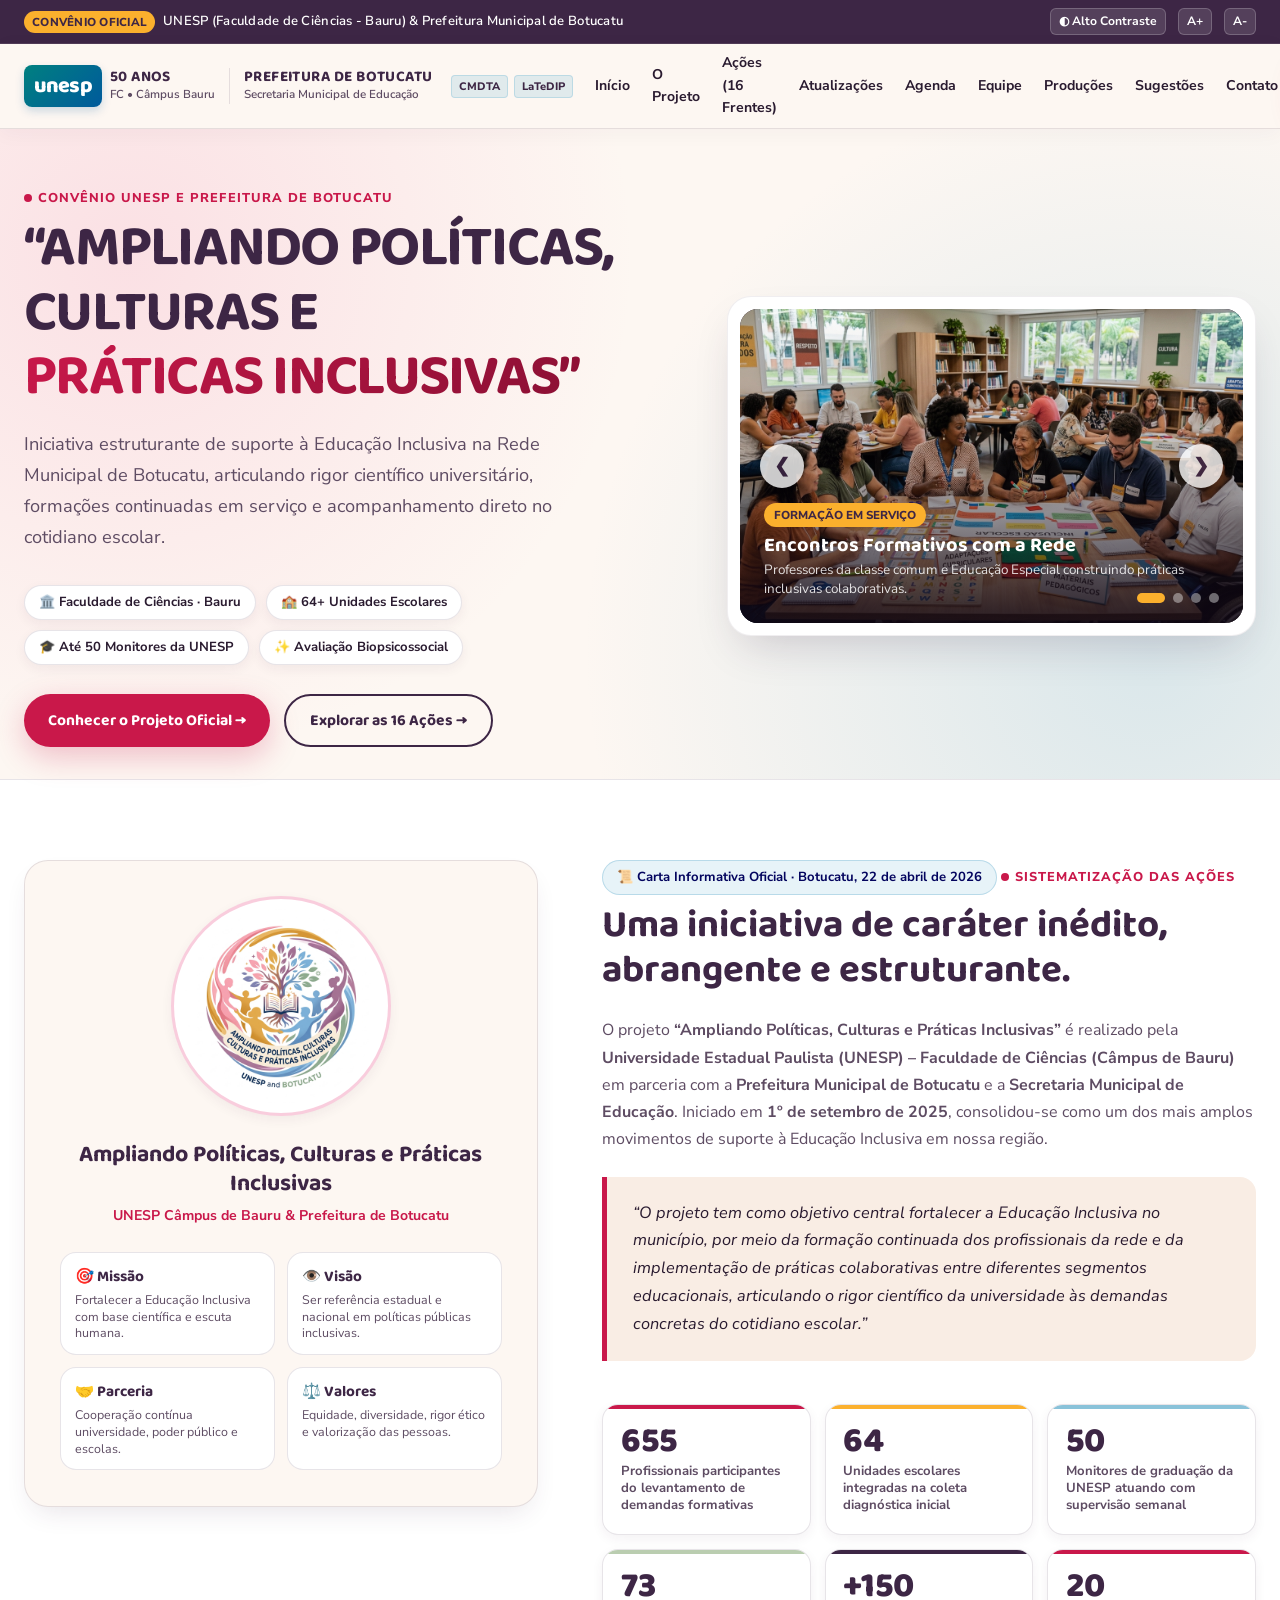
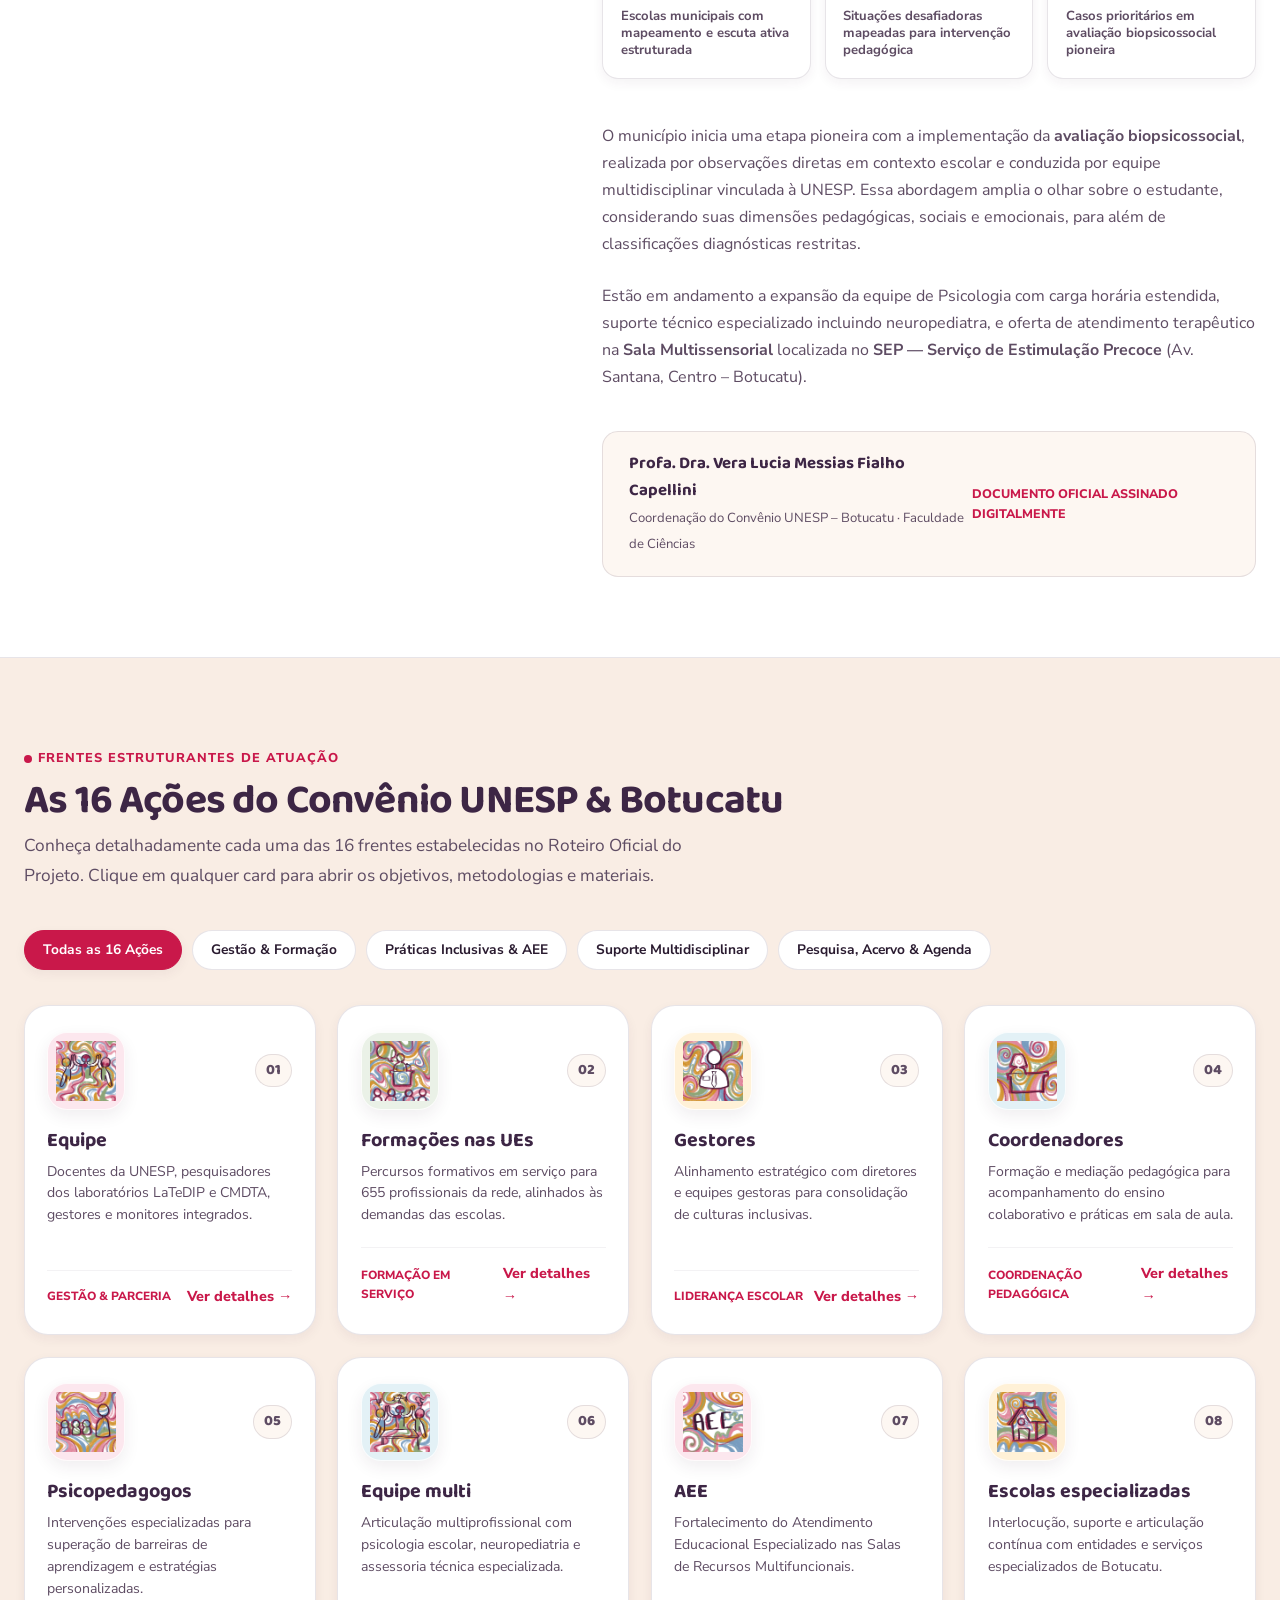
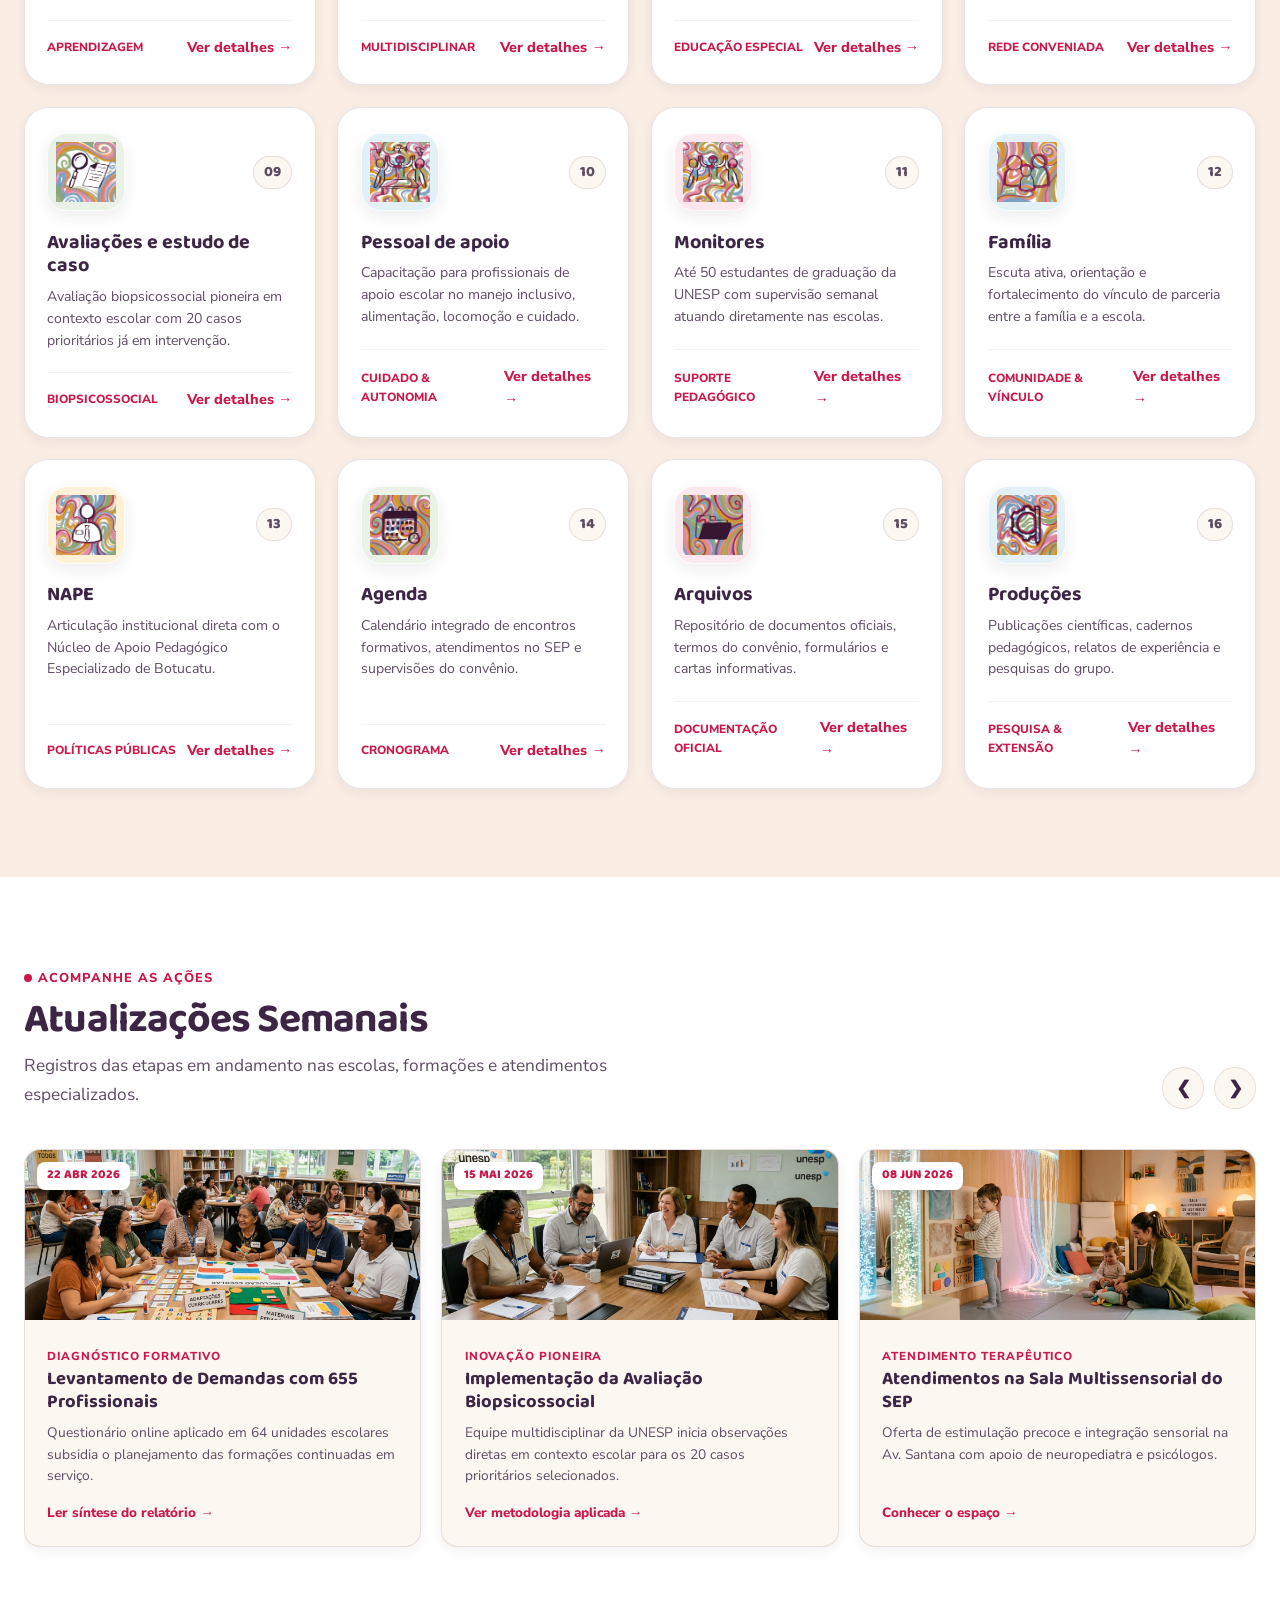
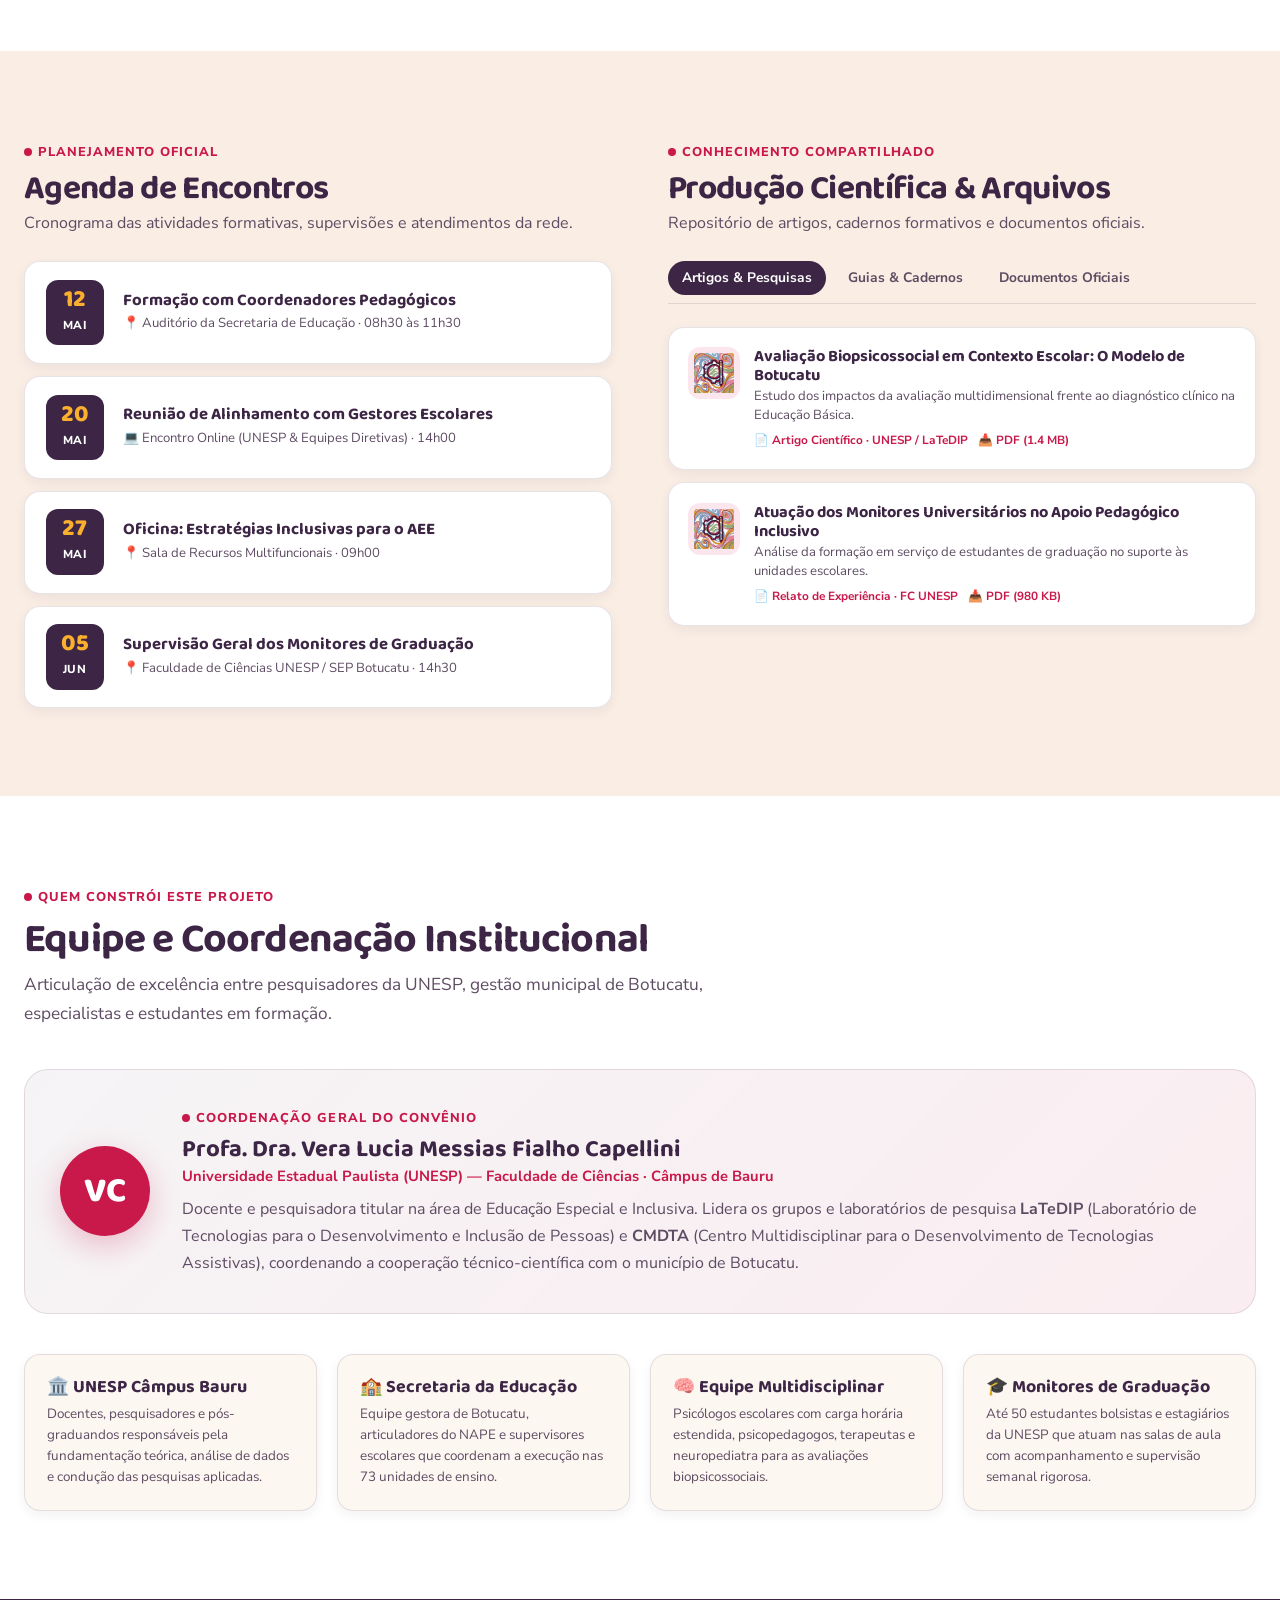
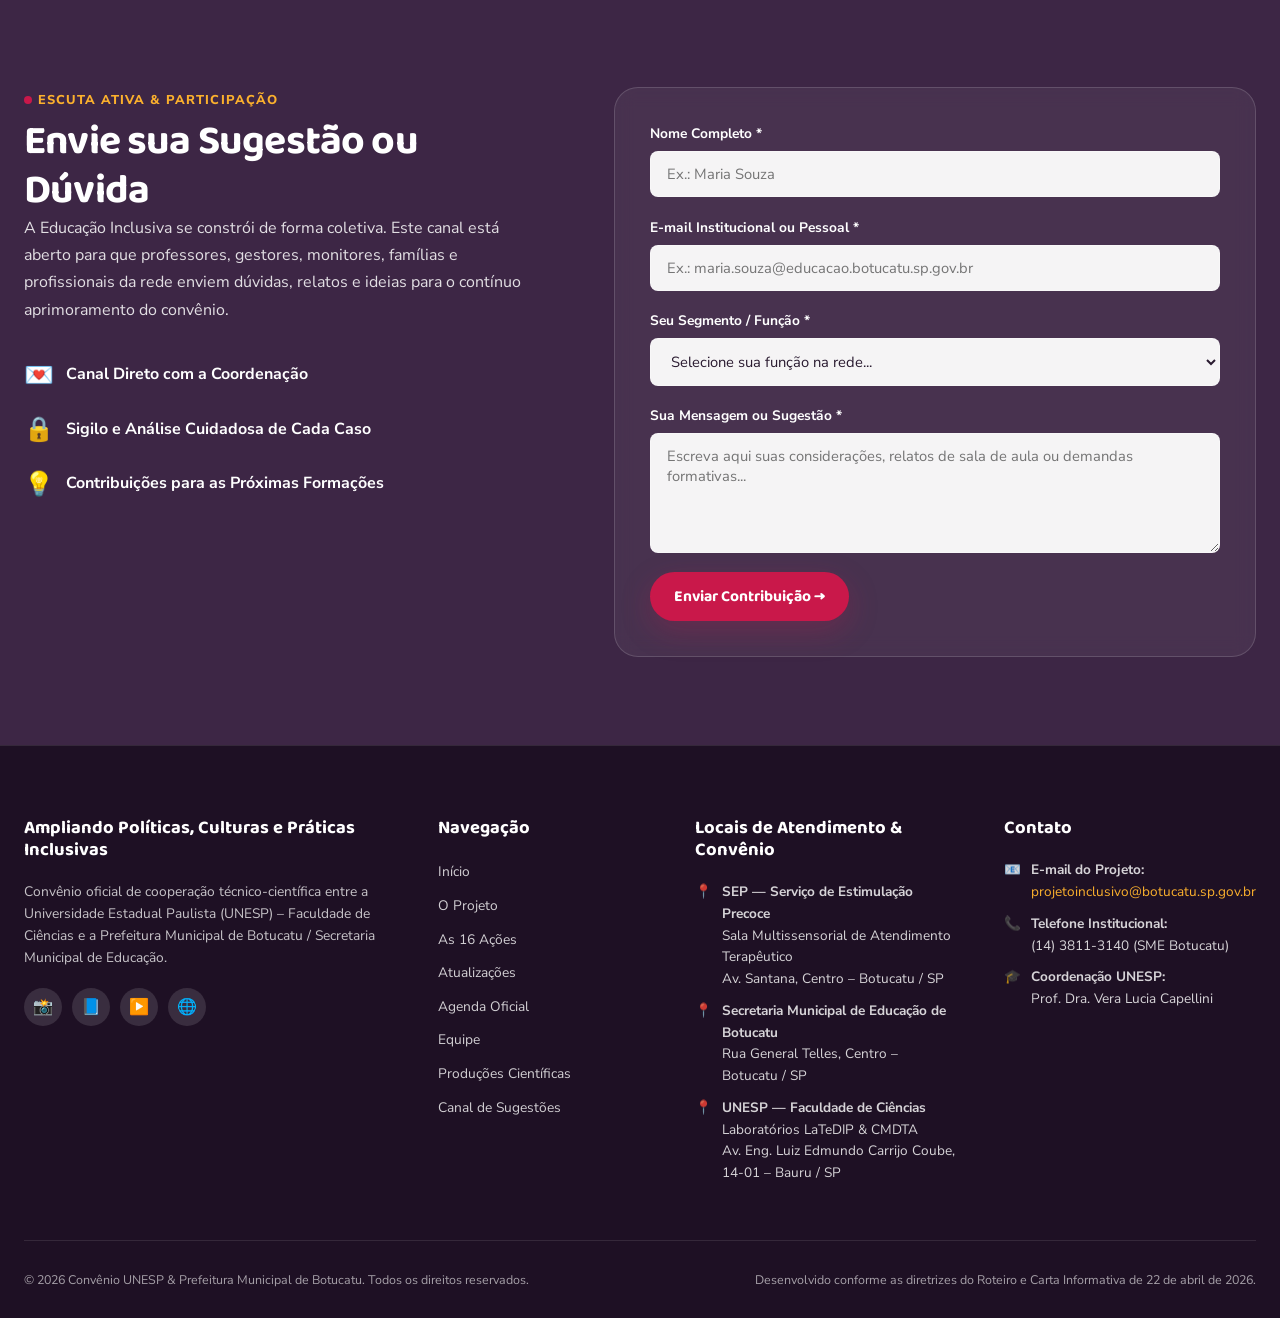
==== index.html @ f45efeed "First commit" ====
<!DOCTYPE html>
<html lang="pt-BR">
<head>
  <meta charset="UTF-8" />
  <meta name="viewport" content="width=device-width, initial-scale=1.0" />
  <meta name="description" content="Convênio UNESP e Prefeitura de Botucatu — Ampliando Políticas, Culturas e Práticas Inclusivas na Rede Municipal de Ensino." />
  <title>Convênio UNESP & Prefeitura de Botucatu | Ampliando Políticas, Culturas e Práticas Inclusivas</title>

  <!-- Google Fonts: Baloo 2 & Nunito Sans -->
  <link rel="preconnect" href="https://fonts.googleapis.com">
  <link rel="preconnect" href="https://fonts.gstatic.com" crossorigin>
  <link href="https://fonts.googleapis.com/css2?family=Baloo+2:wght@500;600;700;800&family=Nunito+Sans:ital,opsz,wght@0,6..12,400;0,6..12,600;0,6..12,700;0,6..12,800;1,6..12,400&display=swap" rel="stylesheet">

  <!-- Estilos Globais -->
  <link rel="stylesheet" href="styles.css" />
</head>
<body>

  <!-- 1. TOPBAR DE ACESSIBILIDADE E CONVÊNIO -->
  <div class="topbar-institutional">
    <div class="container topbar-inner">
      <div class="topbar-title">
        <span class="topbar-badge">Convênio Oficial</span>
        <span>UNESP (Faculdade de Ciências - Bauru) & Prefeitura Municipal de Botucatu</span>
      </div>
      <div class="topbar-accessibility">
        <button type="button" class="access-btn" id="btn-contrast" aria-label="Alternar Alto Contraste">◐ Alto Contraste</button>
        <button type="button" class="access-btn" id="btn-font-increase" aria-label="Aumentar tamanho do texto">A+</button>
        <button type="button" class="access-btn" id="btn-font-decrease" aria-label="Diminuir tamanho do texto">A-</button>
      </div>
    </div>
  </div>

  <!-- 2. CABEÇALHO PRINCIPAL COM LOGOS INSTITUCIONAIS -->
  <header class="site-header" id="site-header">
    <div class="container header-container">
      <div class="brand-group">
        <div class="brand-logos">
          <!-- Logo UNESP / FC Bauru -->
          <a href="#inicio" class="unesp-brand" title="UNESP - Faculdade de Ciências - Câmpus de Bauru">
            <span class="unesp-logo-badge">unesp</span>
            <div class="botucatu-brand">
              <strong>50 anos</strong>
              <span>FC • Câmpus Bauru</span>
            </div>
          </a>

          <div class="brand-divider"></div>

          <!-- Logo Prefeitura de Botucatu / Secretaria da Educação -->
          <div class="botucatu-brand">
            <strong>Prefeitura de Botucatu</strong>
            <span>Secretaria Municipal de Educação</span>
          </div>
        </div>

        <div class="partner-badges d-none-mobile">
          <span class="partner-tag" title="Centro Multidisciplinar para o Desenvolvimento de Tecnologias Assistivas">CMDTA</span>
          <span class="partner-tag" title="Laboratório de Tecnologias para o Desenvolvimento e Inclusão de Pessoas">LaTeDIP</span>
        </div>
      </div>

      <!-- Navegação Principal -->
      <nav class="main-nav" id="main-nav" aria-label="Navegação do site">
        <a href="#inicio">Início</a>
        <a href="#projeto">O Projeto</a>
        <a href="#acoes">Ações (16 Frentes)</a>
        <a href="#atualizacoes">Atualizações</a>
        <a href="#agenda">Agenda</a>
        <a href="#equipe">Equipe</a>
        <a href="#producoes">Produções</a>
        <a href="#sugestoes">Sugestões</a>
        <a href="#contato">Contato</a>
      </nav>

      <div class="header-actions">
        <a href="#sugestoes" class="btn-header-cta">
          <span>Envie sua Sugestão</span> →
        </a>
        <button type="button" class="mobile-toggle" id="mobile-toggle" aria-label="Abrir menu de navegação" aria-expanded="false">
          ☰
        </button>
      </div>
    </div>
  </header>

  <main>
    <!-- 3. HERO BANNER COM CARROSSEL DE FOTOS DO TOPO (EXIGÊNCIA DO ROTEIRO) -->
    <section class="hero-section" id="inicio">
      <div class="container hero-grid">
        <div class="hero-content">
          <span class="eyebrow">Convênio Unesp e Prefeitura de Botucatu</span>
          <h1>
            “AMPLIANDO POLÍTICAS, CULTURAS E
            <span class="gradient-text">PRÁTICAS INCLUSIVAS”</span>
          </h1>
          <p class="hero-lead">
            Iniciativa estruturante de suporte à Educação Inclusiva na Rede Municipal de Botucatu, articulando rigor científico universitário, formações continuadas em serviço e acompanhamento direto no cotidiano escolar.
          </p>

          <div class="hero-meta-pills">
            <span class="meta-pill">🏛️ Faculdade de Ciências · Bauru</span>
            <span class="meta-pill">🏫 64+ Unidades Escolares</span>
            <span class="meta-pill">🎓 Até 50 Monitores da UNESP</span>
            <span class="meta-pill">✨ Avaliação Biopsicossocial</span>
          </div>

          <div class="hero-cta-group">
            <a href="#projeto" class="btn btn-primary">Conhecer o Projeto Oficial →</a>
            <a href="#acoes" class="btn btn-outline">Explorar as 16 Ações →</a>
          </div>
        </div>

        <!-- Carrossel de Fotos do Topo -->
        <div class="hero-carousel-container" aria-label="Carrossel de fotos das ações do projeto">
          <div class="photo-carousel">
            <div class="photo-carousel-track" id="photo-track">
              <!-- Slide 1: Formação de Professores -->
              <div class="photo-slide">
                <img src="assets/images/foto-formacao.jpg" alt="Formação continuada com professores da rede municipal de Botucatu" />
                <div class="photo-slide-overlay">
                  <span class="photo-slide-tag">Formação em Serviço</span>
                  <h3 class="photo-slide-title">Encontros Formativos com a Rede</h3>
                  <p class="photo-slide-desc">Professores da classe comum e Educação Especial construindo práticas inclusivas colaborativas.</p>
                </div>
              </div>

              <!-- Slide 2: Sala Multissensorial no SEP -->
              <div class="photo-slide">
                <img src="assets/images/foto-sala-multissensorial.jpg" alt="Atendimento na Sala Multissensorial no SEP Botucatu" />
                <div class="photo-slide-overlay">
                  <span class="photo-slide-tag">Espaço Inovador · SEP</span>
                  <h3 class="photo-slide-title">Sala Multissensorial de Estimulação Precoce</h3>
                  <p class="photo-slide-desc">Atendimento terapêutico especializado localizado na Av. Santana, Centro de Botucatu.</p>
                </div>
              </div>

              <!-- Slide 3: Monitores nas Escolas -->
              <div class="photo-slide">
                <img src="assets/images/foto-monitores.jpg" alt="Estudantes de graduação da UNESP atuando como monitores em sala de aula" />
                <div class="photo-slide-overlay">
                  <span class="photo-slide-tag">Suporte Direto</span>
                  <h3 class="photo-slide-title">Atuação dos Monitores da UNESP</h3>
                  <p class="photo-slide-desc">Até 50 estudantes de graduação com supervisão semanal direta apoiando o cotidiano escolar.</p>
                </div>
              </div>

              <!-- Slide 4: Reunião Multidisciplinar e Estudo de Caso -->
              <div class="photo-slide">
                <img src="assets/images/foto-equipe.jpg" alt="Reunião da Equipe Multidisciplinar de Estudo de Caso e Avaliação Biopsicossocial" />
                <div class="photo-slide-overlay">
                  <span class="photo-slide-tag">Avaliação Pioneira</span>
                  <h3 class="photo-slide-title">Estudos de Caso & Avaliação Biopsicossocial</h3>
                  <p class="photo-slide-desc">Olhar ampliado sobre dimensões pedagógicas, emocionais e sociais dos estudantes.</p>
                </div>
              </div>
            </div>

            <!-- Controles de Navegação -->
            <button type="button" class="carousel-nav-btn prev" id="photo-prev" aria-label="Foto anterior">❮</button>
            <button type="button" class="carousel-nav-btn next" id="photo-next" aria-label="Próxima foto">❯</button>

            <!-- Indicadores (Dots) -->
            <div class="carousel-dots">
              <button type="button" class="carousel-dot active" aria-label="Ir para slide 1"></button>
              <button type="button" class="carousel-dot" aria-label="Ir para slide 2"></button>
              <button type="button" class="carousel-dot" aria-label="Ir para slide 3"></button>
              <button type="button" class="carousel-dot" aria-label="Ir para slide 4"></button>
            </div>
          </div>
        </div>
      </div>
    </section>

    <!-- 4. BLOCO PRINCIPAL: LOGO DO PROJETO & RESUMO INSTITUCIONAL (PDF 1 & 2) -->
    <section class="section-presentation" id="projeto">
      <div class="container">
        <div class="presentation-grid">
          <!-- Coluna Esquerda: Imagem/Logo do Projeto e Pilares -->
          <div class="project-identity-card">
            <div class="project-logo-frame">
              <img src="assets/images/logo-projeto.jpg" alt="Símbolo Oficial do Projeto Ampliando Políticas, Culturas e Práticas Inclusivas" />
            </div>
            <h3>Ampliando Políticas, Culturas e Práticas Inclusivas</h3>
            <p class="lead-partner">UNESP Câmpus de Bauru & Prefeitura de Botucatu</p>

            <div class="pillars-list">
              <div class="pillar-item">
                <strong>🎯 Missão</strong>
                <span>Fortalecer a Educação Inclusiva com base científica e escuta humana.</span>
              </div>
              <div class="pillar-item">
                <strong>👁️ Visão</strong>
                <span>Ser referência estadual e nacional em políticas públicas inclusivas.</span>
              </div>
              <div class="pillar-item">
                <strong>🤝 Parceria</strong>
                <span>Cooperação contínua universidade, poder público e escolas.</span>
              </div>
              <div class="pillar-item">
                <strong>⚖️ Valores</strong>
                <span>Equidade, diversidade, rigor ético e valorização das pessoas.</span>
              </div>
            </div>
          </div>

          <!-- Coluna Direita: Resumo do Projeto com Dados da Carta Informativa -->
          <div class="project-summary-content">
            <div>
              <span class="official-letter-badge">📜 Carta Informativa Oficial · Botucatu, 22 de abril de 2026</span>
              <span class="eyebrow">Sistematização das Ações</span>
              <h2>Uma iniciativa de caráter inédito, abrangente e estruturante.</h2>
            </div>

            <p>
              O projeto <strong>“Ampliando Políticas, Culturas e Práticas Inclusivas”</strong> é realizado pela <strong>Universidade Estadual Paulista (UNESP) – Faculdade de Ciências (Câmpus de Bauru)</strong> em parceria com a <strong>Prefeitura Municipal de Botucatu</strong> e a <strong>Secretaria Municipal de Educação</strong>. Iniciado em <strong>1º de setembro de 2025</strong>, consolidou-se como um dos mais amplos movimentos de suporte à Educação Inclusiva em nossa região.
            </p>

            <div class="letter-quote-block">
              “O projeto tem como objetivo central fortalecer a Educação Inclusiva no município, por meio da formação continuada dos profissionais da rede e da implementação de práticas colaborativas entre diferentes segmentos educacionais, articulando o rigor científico da universidade às demandas concretas do cotidiano escolar.”
            </div>

            <!-- Métricas e Resultados Extraídos Diretamente da Carta Informativa -->
            <div class="metrics-grid">
              <div class="metric-card" style="--card-accent: var(--magenta);">
                <div class="metric-number">655</div>
                <div class="metric-label">Profissionais participantes do levantamento de demandas formativas</div>
              </div>
              <div class="metric-card" style="--card-accent: var(--gold);">
                <div class="metric-number">64</div>
                <div class="metric-label">Unidades escolares integradas na coleta diagnóstica inicial</div>
              </div>
              <div class="metric-card" style="--card-accent: var(--blue);">
                <div class="metric-number">50</div>
                <div class="metric-label">Monitores de graduação da UNESP atuando com supervisão semanal</div>
              </div>
              <div class="metric-card" style="--card-accent: var(--sage);">
                <div class="metric-number">73</div>
                <div class="metric-label">Escolas municipais com mapeamento e escuta ativa estruturada</div>
              </div>
              <div class="metric-card" style="--card-accent: var(--plum);">
                <div class="metric-number">+150</div>
                <div class="metric-label">Situações desafiadoras mapeadas para intervenção pedagógica</div>
              </div>
              <div class="metric-card" style="--card-accent: var(--magenta);">
                <div class="metric-number">20</div>
                <div class="metric-label">Casos prioritários em avaliação biopsicossocial pioneira</div>
              </div>
            </div>

            <p>
              O município inicia uma etapa pioneira com a implementação da <strong>avaliação biopsicossocial</strong>, realizada por observações diretas em contexto escolar e conduzida por equipe multidisciplinar vinculada à UNESP. Essa abordagem amplia o olhar sobre o estudante, considerando suas dimensões pedagógicas, sociais e emocionais, para além de classificações diagnósticas restritas.
            </p>
            <p>
              Estão em andamento a expansão da equipe de Psicologia com carga horária estendida, suporte técnico especializado incluindo neuropediatra, e oferta de atendimento terapêutico na <strong>Sala Multissensorial</strong> localizada no <strong>SEP — Serviço de Estimulação Precoce</strong> (Av. Santana, Centro – Botucatu).
            </p>

            <div class="letter-sign-box">
              <div class="sign-info">
                <strong>Profa. Dra. Vera Lucia Messias Fialho Capellini</strong>
                <span>Coordenação do Convênio UNESP – Botucatu · Faculdade de Ciências</span>
              </div>
              <div class="sign-date">Documento Oficial Assinado Digitalmente</div>
            </div>
          </div>
        </div>
      </div>
    </section>

    <!-- 5. AS 16 AÇÕES DO ROTEIRO (PDF 1 - PÁGINAS 1 E 2) -->
    <section class="section-actions" id="acoes">
      <div class="container">
        <div class="section-title-wrap">
          <span class="eyebrow">Frentes Estruturantes de Atuação</span>
          <h2 class="section-title">As 16 Ações do Convênio UNESP & Botucatu</h2>
          <p class="section-subtitle">
            Conheça detalhadamente cada uma das 16 frentes estabelecidas no Roteiro Oficial do Projeto. Clique em qualquer card para abrir os objetivos, metodologias e materiais.
          </p>
        </div>

        <!-- Barra de Filtros de Categoria -->
        <div class="actions-filter-bar" role="tablist" aria-label="Filtro das 16 ações">
          <button type="button" class="filter-btn active" data-filter="all">Todas as 16 Ações</button>
          <button type="button" class="filter-btn" data-filter="gestao">Gestão & Formação</button>
          <button type="button" class="filter-btn" data-filter="praticas">Práticas Inclusivas & AEE</button>
          <button type="button" class="filter-btn" data-filter="multidisciplinar">Suporte Multidisciplinar</button>
          <button type="button" class="filter-btn" data-filter="pesquisa">Pesquisa, Acervo & Agenda</button>
        </div>

        <!-- Grid com as 16 Ações -->
        <div class="actions-grid">
          <!-- 1. Equipe -->
          <article class="action-card" data-category="gestao" data-action-key="equipe" tabindex="0" role="button" aria-haspopup="dialog">
            <div>
              <div class="action-card-header">
                <div class="action-icon-wrap" style="background:#fce7ee;">
                  <img src="assets/icons/equipe-icone.png" alt="Ícone de Equipe" />
                </div>
                <span class="action-num-badge">01</span>
              </div>
              <h3>Equipe</h3>
              <p>Docentes da UNESP, pesquisadores dos laboratórios LaTeDIP e CMDTA, gestores e monitores integrados.</p>
            </div>
            <div class="action-card-footer">
              <span class="action-tag">Gestão & Parceria</span>
              <span class="action-link-arrow">Ver detalhes →</span>
            </div>
          </article>

          <!-- 2. Formações nas UEs -->
          <article class="action-card" data-category="gestao" data-action-key="formacoes" tabindex="0" role="button" aria-haspopup="dialog">
            <div>
              <div class="action-card-header">
                <div class="action-icon-wrap" style="background:#eaf1e7;">
                  <img src="assets/icons/formacoes-icone.png" alt="Ícone de Formações" />
                </div>
                <span class="action-num-badge">02</span>
              </div>
              <h3>Formações nas UEs</h3>
              <p>Percursos formativos em serviço para 655 profissionais da rede, alinhados às demandas das escolas.</p>
            </div>
            <div class="action-card-footer">
              <span class="action-tag">Formação em Serviço</span>
              <span class="action-link-arrow">Ver detalhes →</span>
            </div>
          </article>

          <!-- 3. Gestores -->
          <article class="action-card" data-category="gestao" data-action-key="gestores" tabindex="0" role="button" aria-haspopup="dialog">
            <div>
              <div class="action-card-header">
                <div class="action-icon-wrap" style="background:#fff1d7;">
                  <img src="assets/icons/gestores-icone.png" alt="Ícone de Gestores" />
                </div>
                <span class="action-num-badge">03</span>
              </div>
              <h3>Gestores</h3>
              <p>Alinhamento estratégico com diretores e equipes gestoras para consolidação de culturas inclusivas.</p>
            </div>
            <div class="action-card-footer">
              <span class="action-tag">Liderança Escolar</span>
              <span class="action-link-arrow">Ver detalhes →</span>
            </div>
          </article>

          <!-- 4. Coordenadores -->
          <article class="action-card" data-category="gestao" data-action-key="coordenadores" tabindex="0" role="button" aria-haspopup="dialog">
            <div>
              <div class="action-card-header">
                <div class="action-icon-wrap" style="background:#e3f1f6;">
                  <img src="assets/icons/coordenadores-icone.png" alt="Ícone de Coordenadores" />
                </div>
                <span class="action-num-badge">04</span>
              </div>
              <h3>Coordenadores</h3>
              <p>Formação e mediação pedagógica para acompanhamento do ensino colaborativo e práticas em sala de aula.</p>
            </div>
            <div class="action-card-footer">
              <span class="action-tag">Coordenação Pedagógica</span>
              <span class="action-link-arrow">Ver detalhes →</span>
            </div>
          </article>

          <!-- 5. Psicopedagogos -->
          <article class="action-card" data-category="multidisciplinar" data-action-key="psicopedagogos" tabindex="0" role="button" aria-haspopup="dialog">
            <div>
              <div class="action-card-header">
                <div class="action-icon-wrap" style="background:#fce7ee;">
                  <img src="assets/icons/psicopedagogo-icone.png" alt="Ícone de Psicopedagogos" />
                </div>
                <span class="action-num-badge">05</span>
              </div>
              <h3>Psicopedagogos</h3>
              <p>Intervenções especializadas para superação de barreiras de aprendizagem e estratégias personalizadas.</p>
            </div>
            <div class="action-card-footer">
              <span class="action-tag">Aprendizagem</span>
              <span class="action-link-arrow">Ver detalhes →</span>
            </div>
          </article>

          <!-- 6. Equipe multi -->
          <article class="action-card" data-category="multidisciplinar" data-action-key="equipe-multi" tabindex="0" role="button" aria-haspopup="dialog">
            <div>
              <div class="action-card-header">
                <div class="action-icon-wrap" style="background:#e3f1f6;">
                  <img src="assets/icons/equipe-multi-icone.png" alt="Ícone de Equipe Multidisciplinar" />
                </div>
                <span class="action-num-badge">06</span>
              </div>
              <h3>Equipe multi</h3>
              <p>Articulação multiprofissional com psicologia escolar, neuropediatria e assessoria técnica especializada.</p>
            </div>
            <div class="action-card-footer">
              <span class="action-tag">Multidisciplinar</span>
              <span class="action-link-arrow">Ver detalhes →</span>
            </div>
          </article>

          <!-- 7. AEE -->
          <article class="action-card" data-category="praticas" data-action-key="aee" tabindex="0" role="button" aria-haspopup="dialog">
            <div>
              <div class="action-card-header">
                <div class="action-icon-wrap" style="background:#fce7ee;">
                  <img src="assets/icons/aee-icone.png" alt="Ícone de AEE" />
                </div>
                <span class="action-num-badge">07</span>
              </div>
              <h3>AEE</h3>
              <p>Fortalecimento do Atendimento Educacional Especializado nas Salas de Recursos Multifuncionais.</p>
            </div>
            <div class="action-card-footer">
              <span class="action-tag">Educação Especial</span>
              <span class="action-link-arrow">Ver detalhes →</span>
            </div>
          </article>

          <!-- 8. Escolas especializadas -->
          <article class="action-card" data-category="praticas" data-action-key="escolas-especializadas" tabindex="0" role="button" aria-haspopup="dialog">
            <div>
              <div class="action-card-header">
                <div class="action-icon-wrap" style="background:#fff1d7;">
                  <img src="assets/icons/escolas-especializadas-icone.png" alt="Ícone de Escolas Especializadas" />
                </div>
                <span class="action-num-badge">08</span>
              </div>
              <h3>Escolas especializadas</h3>
              <p>Interlocução, suporte e articulação contínua com entidades e serviços especializados de Botucatu.</p>
            </div>
            <div class="action-card-footer">
              <span class="action-tag">Rede Conveniada</span>
              <span class="action-link-arrow">Ver detalhes →</span>
            </div>
          </article>

          <!-- 9. Avaliações e estudo de caso -->
          <article class="action-card" data-category="multidisciplinar" data-action-key="avaliacoes" tabindex="0" role="button" aria-haspopup="dialog">
            <div>
              <div class="action-card-header">
                <div class="action-icon-wrap" style="background:#eaf1e7;">
                  <img src="assets/icons/avaliacoes-icone.png" alt="Ícone de Avaliações e Estudo de Caso" />
                </div>
                <span class="action-num-badge">09</span>
              </div>
              <h3>Avaliações e estudo de caso</h3>
              <p>Avaliação biopsicossocial pioneira em contexto escolar com 20 casos prioritários já em intervenção.</p>
            </div>
            <div class="action-card-footer">
              <span class="action-tag">Biopsicossocial</span>
              <span class="action-link-arrow">Ver detalhes →</span>
            </div>
          </article>

          <!-- 10. Pessoal de apoio -->
          <article class="action-card" data-category="praticas" data-action-key="pessoal-apoio" tabindex="0" role="button" aria-haspopup="dialog">
            <div>
              <div class="action-card-header">
                <div class="action-icon-wrap" style="background:#e3f1f6;">
                  <img src="assets/icons/pessoal-apoio-icone.png" alt="Ícone de Pessoal de Apoio" />
                </div>
                <span class="action-num-badge">10</span>
              </div>
              <h3>Pessoal de apoio</h3>
              <p>Capacitação para profissionais de apoio escolar no manejo inclusivo, alimentação, locomoção e cuidado.</p>
            </div>
            <div class="action-card-footer">
              <span class="action-tag">Cuidado & Autonomia</span>
              <span class="action-link-arrow">Ver detalhes →</span>
            </div>
          </article>

          <!-- 11. Monitores -->
          <article class="action-card" data-category="praticas" data-action-key="monitores" tabindex="0" role="button" aria-haspopup="dialog">
            <div>
              <div class="action-card-header">
                <div class="action-icon-wrap" style="background:#fce7ee;">
                  <img src="assets/icons/monitores-icone.png" alt="Ícone de Monitores da UNESP" />
                </div>
                <span class="action-num-badge">11</span>
              </div>
              <h3>Monitores</h3>
              <p>Até 50 estudantes de graduação da UNESP com supervisão semanal atuando diretamente nas escolas.</p>
            </div>
            <div class="action-card-footer">
              <span class="action-tag">Suporte Pedagógico</span>
              <span class="action-link-arrow">Ver detalhes →</span>
            </div>
          </article>

          <!-- 12. Família -->
          <article class="action-card" data-category="praticas" data-action-key="familia" tabindex="0" role="button" aria-haspopup="dialog">
            <div>
              <div class="action-card-header">
                <div class="action-icon-wrap" style="background:#e3f1f6;">
                  <img src="assets/icons/familia-icone.png" alt="Ícone de Família" />
                </div>
                <span class="action-num-badge">12</span>
              </div>
              <h3>Família</h3>
              <p>Escuta ativa, orientação e fortalecimento do vínculo de parceria entre a família e a escola.</p>
            </div>
            <div class="action-card-footer">
              <span class="action-tag">Comunidade & Vínculo</span>
              <span class="action-link-arrow">Ver detalhes →</span>
            </div>
          </article>

          <!-- 13. NAPE -->
          <article class="action-card" data-category="gestao" data-action-key="nape" tabindex="0" role="button" aria-haspopup="dialog">
            <div>
              <div class="action-card-header">
                <div class="action-icon-wrap" style="background:#fff1d7;">
                  <img src="assets/icons/nape-icone.png" alt="Ícone do NAPE" />
                </div>
                <span class="action-num-badge">13</span>
              </div>
              <h3>NAPE</h3>
              <p>Articulação institucional direta com o Núcleo de Apoio Pedagógico Especializado de Botucatu.</p>
            </div>
            <div class="action-card-footer">
              <span class="action-tag">Políticas Públicas</span>
              <span class="action-link-arrow">Ver detalhes →</span>
            </div>
          </article>

          <!-- 14. Agenda -->
          <article class="action-card" data-category="pesquisa" data-action-key="agenda" tabindex="0" role="button" aria-haspopup="dialog">
            <div>
              <div class="action-card-header">
                <div class="action-icon-wrap" style="background:#eaf1e7;">
                  <img src="assets/icons/agenda-icone.png" alt="Ícone de Agenda" />
                </div>
                <span class="action-num-badge">14</span>
              </div>
              <h3>Agenda</h3>
              <p>Calendário integrado de encontros formativos, atendimentos no SEP e supervisões do convênio.</p>
            </div>
            <div class="action-card-footer">
              <span class="action-tag">Cronograma</span>
              <span class="action-link-arrow">Ver detalhes →</span>
            </div>
          </article>

          <!-- 15. Arquivos -->
          <article class="action-card" data-category="pesquisa" data-action-key="arquivos" tabindex="0" role="button" aria-haspopup="dialog">
            <div>
              <div class="action-card-header">
                <div class="action-icon-wrap" style="background:#fce7ee;">
                  <img src="assets/icons/arquivos-icone.png" alt="Ícone de Arquivos" />
                </div>
                <span class="action-num-badge">15</span>
              </div>
              <h3>Arquivos</h3>
              <p>Repositório de documentos oficiais, termos do convênio, formulários e cartas informativas.</p>
            </div>
            <div class="action-card-footer">
              <span class="action-tag">Documentação Oficial</span>
              <span class="action-link-arrow">Ver detalhes →</span>
            </div>
          </article>

          <!-- 16. Produções -->
          <article class="action-card" data-category="pesquisa" data-action-key="producoes" tabindex="0" role="button" aria-haspopup="dialog">
            <div>
              <div class="action-card-header">
                <div class="action-icon-wrap" style="background:#e3f1f6;">
                  <img src="assets/icons/producoes-icone.png" alt="Ícone de Produções Científicas" />
                </div>
                <span class="action-num-badge">16</span>
              </div>
              <h3>Produções</h3>
              <p>Publicações científicas, cadernos pedagógicos, relatos de experiência e pesquisas do grupo.</p>
            </div>
            <div class="action-card-footer">
              <span class="action-tag">Pesquisa & Extensão</span>
              <span class="action-link-arrow">Ver detalhes →</span>
            </div>
          </article>
        </div>
      </div>
    </section>

    <!-- 6. ATUALIZAÇÕES SEMANAIS (CARROSSEL DE NOTÍCIAS & REGISTROS) -->
    <section class="section-updates" id="atualizacoes">
      <div class="container">
        <div class="updates-header-flex">
          <div>
            <span class="eyebrow">Acompanhe as Ações</span>
            <h2 class="section-title">Atualizações Semanais</h2>
            <p class="section-subtitle">Registros das etapas em andamento nas escolas, formações e atendimentos especializados.</p>
          </div>
          <div class="updates-carousel-controls">
            <button type="button" class="control-circle-btn" id="update-prev-btn" aria-label="Notícia anterior">❮</button>
            <button type="button" class="control-circle-btn" id="update-next-btn" aria-label="Próxima notícia">❯</button>
          </div>
        </div>

        <div class="updates-scroller" id="updates-track">
          <!-- Card 1: Diagnóstico com 655 profissionais -->
          <article class="update-news-card">
            <div class="update-thumb">
              <img src="assets/images/foto-formacao.jpg" alt="Profissionais reunidos em formação" />
              <span class="update-date-badge">22 ABR 2026</span>
            </div>
            <div class="update-body">
              <div>
                <span class="update-category">Diagnóstico Formativo</span>
                <h3>Levantamento de Demandas com 655 Profissionais</h3>
                <p>Questionário online aplicado em 64 unidades escolares subsidia o planejamento das formações continuadas em serviço.</p>
              </div>
              <span class="update-readmore">Ler síntese do relatório →</span>
            </div>
          </article>

          <!-- Card 2: Início da Avaliação Biopsicossocial -->
          <article class="update-news-card">
            <div class="update-thumb">
              <img src="assets/images/foto-equipe.jpg" alt="Equipe multiprofissional em discussão clínica e pedagógica" />
              <span class="update-date-badge">15 MAI 2026</span>
            </div>
            <div class="update-body">
              <div>
                <span class="update-category">Inovação Pioneira</span>
                <h3>Implementação da Avaliação Biopsicossocial</h3>
                <p>Equipe multidisciplinar da UNESP inicia observações diretas em contexto escolar para os 20 casos prioritários selecionados.</p>
              </div>
              <span class="update-readmore">Ver metodologia aplicada →</span>
            </div>
          </article>

          <!-- Card 3: Sala Multissensorial no SEP -->
          <article class="update-news-card">
            <div class="update-thumb">
              <img src="assets/images/foto-sala-multissensorial.jpg" alt="Sala de estimulação precoce e multissensorial em Botucatu" />
              <span class="update-date-badge">08 JUN 2026</span>
            </div>
            <div class="update-body">
              <div>
                <span class="update-category">Atendimento Terapêutico</span>
                <h3>Atendimentos na Sala Multissensorial do SEP</h3>
                <p>Oferta de estimulação precoce e integração sensorial na Av. Santana com apoio de neuropediatra e psicólogos.</p>
              </div>
              <span class="update-readmore">Conhecer o espaço →</span>
            </div>
          </article>

          <!-- Card 4: Formação dos Monitores de Graduação -->
          <article class="update-news-card">
            <div class="update-thumb">
              <img src="assets/images/foto-monitores.jpg" alt="Monitores e estudantes da UNESP em atividade de supervisão" />
              <span class="update-date-badge">24 JUN 2026</span>
            </div>
            <div class="update-body">
              <div>
                <span class="update-category">Supervisão Acadêmica</span>
                <h3>Supervisão Semanal dos 50 Monitores da UNESP</h3>
                <p>Estudantes de graduação compartilham vivências práticas e recebem orientações de docentes pesquisadores da UNESP.</p>
              </div>
              <span class="update-readmore">Ver relatos em campo →</span>
            </div>
          </article>
        </div>
      </div>
    </section>

    <!-- 7. AGENDA & PRODUÇÕES CIENTÍFICAS -->
    <section class="section-agenda-productions" id="agenda">
      <div class="container">
        <div class="agenda-prod-grid">
          <!-- Coluna 1: Agenda Oficial -->
          <div>
            <span class="eyebrow">Planejamento Oficial</span>
            <h2 class="section-title" style="font-size: 2.1rem;">Agenda de Encontros</h2>
            <p>Cronograma das atividades formativas, supervisões e atendimentos da rede.</p>

            <div class="agenda-list">
              <div class="agenda-item">
                <div class="agenda-calendar-badge">
                  <span class="day">12</span>
                  <span class="month">MAI</span>
                </div>
                <div class="agenda-details">
                  <h4>Formação com Coordenadores Pedagógicos</h4>
                  <p>📍 Auditório da Secretaria de Educação · 08h30 às 11h30</p>
                </div>
              </div>

              <div class="agenda-item">
                <div class="agenda-calendar-badge">
                  <span class="day">20</span>
                  <span class="month">MAI</span>
                </div>
                <div class="agenda-details">
                  <h4>Reunião de Alinhamento com Gestores Escolares</h4>
                  <p>💻 Encontro Online (UNESP & Equipes Diretivas) · 14h00</p>
                </div>
              </div>

              <div class="agenda-item">
                <div class="agenda-calendar-badge">
                  <span class="day">27</span>
                  <span class="month">MAI</span>
                </div>
                <div class="agenda-details">
                  <h4>Oficina: Estratégias Inclusivas para o AEE</h4>
                  <p>📍 Sala de Recursos Multifuncionais · 09h00</p>
                </div>
              </div>

              <div class="agenda-item">
                <div class="agenda-calendar-badge">
                  <span class="day">05</span>
                  <span class="month">JUN</span>
                </div>
                <div class="agenda-details">
                  <h4>Supervisão Geral dos Monitores de Graduação</h4>
                  <p>📍 Faculdade de Ciências UNESP / SEP Botucatu · 14h30</p>
                </div>
              </div>
            </div>
          </div>

          <!-- Coluna 2: Produções Científicas & Arquivos -->
          <div id="producoes">
            <span class="eyebrow">Conhecimento Compartilhado</span>
            <h2 class="section-title" style="font-size: 2.1rem;">Produção Científica & Arquivos</h2>
            <p>Repositório de artigos, cadernos formativos e documentos oficiais.</p>

            <div class="prod-tabs-nav" style="margin-top: 1.5rem;">
              <button type="button" class="prod-tab-btn active" data-prod-tab="artigos">Artigos & Pesquisas</button>
              <button type="button" class="prod-tab-btn" data-prod-tab="guias">Guias & Cadernos</button>
              <button type="button" class="prod-tab-btn" data-prod-tab="documentos">Documentos Oficiais</button>
            </div>

            <!-- Lista de Artigos -->
            <div class="prod-list" id="prod-list-artigos">
              <div class="prod-card">
                <div class="prod-icon">
                  <img src="assets/icons/producoes-icone.png" alt="" />
                </div>
                <div class="prod-info">
                  <h4>Avaliação Biopsicossocial em Contexto Escolar: O Modelo de Botucatu</h4>
                  <p>Estudo dos impactos da avaliação multidimensional frente ao diagnóstico clínico na Educação Básica.</p>
                  <div class="prod-meta">
                    <span>📄 Artigo Científico · UNESP / LaTeDIP</span>
                    <span>📥 PDF (1.4 MB)</span>
                  </div>
                </div>
              </div>

              <div class="prod-card">
                <div class="prod-icon">
                  <img src="assets/icons/producoes-icone.png" alt="" />
                </div>
                <div class="prod-info">
                  <h4>Atuação dos Monitores Universitários no Apoio Pedagógico Inclusivo</h4>
                  <p>Análise da formação em serviço de estudantes de graduação no suporte às unidades escolares.</p>
                  <div class="prod-meta">
                    <span>📄 Relato de Experiência · FC UNESP</span>
                    <span>📥 PDF (980 KB)</span>
                  </div>
                </div>
              </div>
            </div>

            <!-- Lista de Guias -->
            <div class="prod-list" id="prod-list-guias" style="display: none;">
              <div class="prod-card">
                <div class="prod-icon">
                  <img src="assets/icons/formacoes-icone.png" alt="" />
                </div>
                <div class="prod-info">
                  <h4>Caderno de Orientações Práticas: Desenho Universal para a Aprendizagem</h4>
                  <p>Guia ilustrado com estratégias de adaptação curricular para turmas regulares e AEE.</p>
                  <div class="prod-meta">
                    <span>📘 Caderno Formativo · CMDTA</span>
                    <span>📥 PDF (3.2 MB)</span>
                  </div>
                </div>
              </div>

              <div class="prod-card">
                <div class="prod-icon">
                  <img src="assets/icons/aee-icone.png" alt="" />
                </div>
                <div class="prod-info">
                  <h4>Manual de Estimulação Multissensorial no Ambiente Escolar</h4>
                  <p>Protocolos de uso pedagógico de estímulos visuais, táteis e sonoros para regulação emocional.</p>
                  <div class="prod-meta">
                    <span>📗 Manual Técnico · SEP / UNESP</span>
                    <span>📥 PDF (2.1 MB)</span>
                  </div>
                </div>
              </div>
            </div>

            <!-- Lista de Documentos -->
            <div class="prod-list" id="prod-list-documentos" style="display: none;">
              <div class="prod-card">
                <div class="prod-icon">
                  <img src="assets/icons/arquivos-icone.png" alt="" />
                </div>
                <div class="prod-info">
                  <h4>Carta Informativa Oficial — Rede Municipal de Ensino de Botucatu</h4>
                  <p>Sistematização integral das ações do convênio (Botucatu, 22 de abril de 2026).</p>
                  <div class="prod-meta">
                    <span>📑 Documento Oficial Assinado Digitalmente</span>
                    <span>📥 PDF Oficial</span>
                  </div>
                </div>
              </div>

              <div class="prod-card">
                <div class="prod-icon">
                  <img src="assets/icons/gestores-icone.png" alt="" />
                </div>
                <div class="prod-info">
                  <h4>Termo de Convênio UNESP & Prefeitura Municipal de Botucatu</h4>
                  <p>Diretrizes institucionais, metas de expansão e plano de trabalho 2025/2026.</p>
                  <div class="prod-meta">
                    <span>🏛️ Termo Institucional de Cooperação</span>
                    <span>📥 PDF (650 KB)</span>
                  </div>
                </div>
              </div>
            </div>
          </div>
        </div>
      </div>
    </section>

    <!-- 8. EQUIPE & COORDENAÇÃO (CARTA INFORMATIVA) -->
    <section class="section-team" id="equipe">
      <div class="container">
        <div class="section-title-wrap">
          <span class="eyebrow">Quem Constrói Este Projeto</span>
          <h2 class="section-title">Equipe e Coordenação Institucional</h2>
          <p class="section-subtitle">
            Articulação de excelência entre pesquisadores da UNESP, gestão municipal de Botucatu, especialistas e estudantes em formação.
          </p>
        </div>

        <!-- Destaque da Coordenação Geral -->
        <div class="coord-highlight-card">
          <div class="coord-avatar-badge">VC</div>
          <div class="coord-info">
            <span class="eyebrow">Coordenação Geral do Convênio</span>
            <h3>Profa. Dra. Vera Lucia Messias Fialho Capellini</h3>
            <p class="coord-role">Universidade Estadual Paulista (UNESP) — Faculdade de Ciências · Câmpus de Bauru</p>
            <p>
              Docente e pesquisadora titular na área de Educação Especial e Inclusiva. Lidera os grupos e laboratórios de pesquisa <strong>LaTeDIP</strong> (Laboratório de Tecnologias para o Desenvolvimento e Inclusão de Pessoas) e <strong>CMDTA</strong> (Centro Multidisciplinar para o Desenvolvimento de Tecnologias Assistivas), coordenando a cooperação técnico-científica com o município de Botucatu.
            </p>
          </div>
        </div>

        <!-- Segmentos da Equipe -->
        <div class="team-grid-layout">
          <div class="team-segment-card">
            <h4>🏛️ UNESP Câmpus Bauru</h4>
            <p>Docentes, pesquisadores e pós-graduandos responsáveis pela fundamentação teórica, análise de dados e condução das pesquisas aplicadas.</p>
          </div>

          <div class="team-segment-card">
            <h4>🏫 Secretaria da Educação</h4>
            <p>Equipe gestora de Botucatu, articuladores do NAPE e supervisores escolares que coordenam a execução nas 73 unidades de ensino.</p>
          </div>

          <div class="team-segment-card">
            <h4>🧠 Equipe Multidisciplinar</h4>
            <p>Psicólogos escolares com carga horária estendida, psicopedagogos, terapeutas e neuropediatra para as avaliações biopsicossociais.</p>
          </div>

          <div class="team-segment-card">
            <h4>🎓 Monitores de Graduação</h4>
            <p>Até 50 estudantes bolsistas e estagiários da UNESP que atuam nas salas de aula com acompanhamento e supervisão semanal rigorosa.</p>
          </div>
        </div>
      </div>
    </section>

    <!-- 9. CANAL DE SUGESTÕES / ESCUTA ATIVA -->
    <section class="section-suggestions" id="sugestoes">
      <div class="container suggestions-split">
        <div>
          <span class="eyebrow" style="color: var(--gold);">Escuta Ativa & Participação</span>
          <h2 class="section-title">Envie sua Sugestão ou Dúvida</h2>
          <p>
            A Educação Inclusiva se constrói de forma coletiva. Este canal está aberto para que professores, gestores, monitores, famílias e profissionais da rede enviem dúvidas, relatos e ideias para o contínuo aprimoramento do convênio.
          </p>
          <div style="margin-top: 2rem;">
            <div style="display: flex; gap: 12px; align-items: center; margin-bottom: 1rem;">
              <span style="font-size: 1.5rem;">💌</span>
              <span><strong>Canal Direto com a Coordenação</strong></span>
            </div>
            <div style="display: flex; gap: 12px; align-items: center; margin-bottom: 1rem;">
              <span style="font-size: 1.5rem;">🔒</span>
              <span><strong>Sigilo e Análise Cuidadosa de Cada Caso</strong></span>
            </div>
            <div style="display: flex; gap: 12px; align-items: center;">
              <span style="font-size: 1.5rem;">💡</span>
              <span><strong>Contribuições para as Próximas Formações</strong></span>
            </div>
          </div>
        </div>

        <form class="suggestion-form" id="suggestion-form">
          <div class="form-group">
            <label for="sug-name">Nome Completo *</label>
            <input type="text" id="sug-name" name="name" class="form-control" placeholder="Ex.: Maria Souza" required />
          </div>

          <div class="form-group">
            <label for="sug-email">E-mail Institucional ou Pessoal *</label>
            <input type="email" id="sug-email" name="email" class="form-control" placeholder="Ex.: maria.souza@educacao.botucatu.sp.gov.br" required />
          </div>

          <div class="form-group">
            <label for="sug-role">Seu Segmento / Função *</label>
            <select id="sug-role" name="role" class="form-control" required>
              <option value="" disabled selected>Selecione sua função na rede...</option>
              <option value="Professor(a) da Classe Comum">Professor(a) da Classe Comum</option>
              <option value="Professor(a) de AEE">Professor(a) de AEE</option>
              <option value="Gestor(a) / Diretor(a)">Gestor(a) / Diretor(a) Escolar</option>
              <option value="Coordenador(a) Pedagógico(a)">Coordenador(a) Pedagógico(a)</option>
              <option value="Monitor(a) da UNESP">Monitor(a) da UNESP</option>
              <option value="Pessoal de Apoio">Pessoal de Apoio Escolar</option>
              <option value="Familiar / Responsável">Familiar / Responsável</option>
              <option value="Outro Segmento">Outro Segmento</option>
            </select>
          </div>

          <div class="form-group">
            <label for="sug-msg">Sua Mensagem ou Sugestão *</label>
            <textarea id="sug-msg" name="message" class="form-control" placeholder="Escreva aqui suas considerações, relatos de sala de aula ou demandas formativas..." required></textarea>
          </div>

          <button type="submit" class="btn btn-primary" style="align-self: flex-start;">
            Enviar Contribuição →
          </button>

          <div class="form-feedback-msg" id="form-feedback" role="alert"></div>
        </form>
      </div>
    </section>
  </main>

  <!-- 10. RODAPÉ INSTITUCIONAL & REDES SOCIAIS / CONTATO (PDF 1 & 2) -->
  <footer class="site-footer" id="contato">
    <div class="container">
      <div class="footer-grid">
        <!-- Coluna 1: Identificação do Convênio -->
        <div class="footer-col">
          <h4>Ampliando Políticas, Culturas e Práticas Inclusivas</h4>
          <p>
            Convênio oficial de cooperação técnico-científica entre a Universidade Estadual Paulista (UNESP) – Faculdade de Ciências e a Prefeitura Municipal de Botucatu / Secretaria Municipal de Educação.
          </p>
          <div class="social-links-row">
            <a href="#" class="social-icon-btn" title="Instagram do Projeto" aria-label="Instagram">📸</a>
            <a href="#" class="social-icon-btn" title="Facebook Institucional" aria-label="Facebook">📘</a>
            <a href="#" class="social-icon-btn" title="Canal no YouTube" aria-label="YouTube">▶️</a>
            <a href="#" class="social-icon-btn" title="Portal UNESP Bauru" aria-label="UNESP">🌐</a>
          </div>
        </div>

        <!-- Coluna 2: Navegação Rápida -->
        <div class="footer-col">
          <h4>Navegação</h4>
          <ul class="footer-links">
            <li><a href="#inicio">Início</a></li>
            <li><a href="#projeto">O Projeto</a></li>
            <li><a href="#acoes">As 16 Ações</a></li>
            <li><a href="#atualizacoes">Atualizações</a></li>
            <li><a href="#agenda">Agenda Oficial</a></li>
            <li><a href="#equipe">Equipe</a></li>
            <li><a href="#producoes">Produções Científicas</a></li>
            <li><a href="#sugestoes">Canal de Sugestões</a></li>
          </ul>
        </div>

        <!-- Coluna 3: Endereços e Locais Citados na Carta Informativa -->
        <div class="footer-col">
          <h4>Locais de Atendimento & Convênio</h4>
          <ul class="contact-info-list">
            <li>
              <span>📍</span>
              <div>
                <strong>SEP — Serviço de Estimulação Precoce</strong><br>
                Sala Multissensorial de Atendimento Terapêutico<br>
                Av. Santana, Centro – Botucatu / SP
              </div>
            </li>
            <li>
              <span>📍</span>
              <div>
                <strong>Secretaria Municipal de Educação de Botucatu</strong><br>
                Rua General Telles, Centro – Botucatu / SP
              </div>
            </li>
            <li>
              <span>📍</span>
              <div>
                <strong>UNESP — Faculdade de Ciências</strong><br>
                Laboratórios LaTeDIP & CMDTA<br>
                Av. Eng. Luiz Edmundo Carrijo Coube, 14-01 – Bauru / SP
              </div>
            </li>
          </ul>
        </div>

        <!-- Coluna 4: Contato Direto -->
        <div class="footer-col">
          <h4>Contato</h4>
          <ul class="contact-info-list">
            <li>
              <span>📧</span>
              <div>
                <strong>E-mail do Projeto:</strong><br>
                <a href="mailto:projetoinclusivo@botucatu.sp.gov.br" style="color: var(--gold);">projetoinclusivo@botucatu.sp.gov.br</a>
              </div>
            </li>
            <li>
              <span>📞</span>
              <div>
                <strong>Telefone Institucional:</strong><br>
                (14) 3811-3140 (SME Botucatu)
              </div>
            </li>
            <li>
              <span>🎓</span>
              <div>
                <strong>Coordenação UNESP:</strong><br>
                Prof. Dra. Vera Lucia Capellini
              </div>
            </li>
          </ul>
        </div>
      </div>

      <!-- Rodapé Inferior com Copyright e Créditos -->
      <div class="footer-bottom">
        <div>
          © 2026 Convênio UNESP & Prefeitura Municipal de Botucatu. Todos os direitos reservados.
        </div>
        <div>
          Desenvolvido conforme as diretrizes do Roteiro e Carta Informativa de 22 de abril de 2026.
        </div>
      </div>
    </div>
  </footer>

  <!-- 11. MODAL DETALHADO DAS 16 AÇÕES DO ROTEIRO (INTERATIVIDADE COMPLETA) -->
  <div class="modal-backdrop" id="action-modal-backdrop" role="dialog" aria-modal="true" aria-labelledby="modal-action-title">
    <div class="modal-dialog">
      <div class="modal-header-banner">
        <button type="button" class="modal-close-btn" id="modal-close-btn" aria-label="Fechar janela">✕</button>
        <span class="eyebrow" id="modal-action-tag" style="color: var(--gold);">Categoria</span>
        <h3 id="modal-action-title" style="color: #fff; font-size: 1.6rem; margin-top: 4px;">Título da Ação</h3>
      </div>

      <div class="modal-body">
        <div class="modal-section-block">
          <h4>Visão Geral</h4>
          <p id="modal-action-summary">Resumo explicativo da frente de atuação.</p>
        </div>

        <div class="modal-section-block">
          <h4>Objetivo Principal</h4>
          <p id="modal-action-objetivo">Objetivo formal no âmbito do convênio.</p>
        </div>

        <div class="modal-section-block">
          <h4>Metodologia & Estratégias</h4>
          <p id="modal-action-metodologia">Como a frente é executada no contexto escolar.</p>
        </div>

        <div class="modal-section-block">
          <h4>Público-Alvo & Participantes</h4>
          <p id="modal-action-publico">Segmentos envolvidos diretamente.</p>
        </div>

        <div class="modal-section-block">
          <h4>Destaques & Recursos</h4>
          <ul id="modal-action-destaques"></ul>
        </div>

        <div style="margin-top: 1rem; display: flex; justify-content: flex-end;">
          <button type="button" class="btn btn-secondary" onclick="document.getElementById('modal-close-btn').click();">
            Fechar Detalhes
          </button>
        </div>
      </div>
    </div>
  </div>

  <!-- Scripts Interativos -->
  <script src="script.js"></script>
</body>
</html>
---- styles.css ----
/* ==========================================================================
   PROJETO BOTUCATU - "AMPLIANDO POLÍTICAS, CULTURAS E PRÁTICAS INCLUSIVAS"
   Convênio UNESP (Faculdade de Ciências - Bauru) e Prefeitura de Botucatu
   Design System Oficial & Estilos
   ========================================================================== */

:root {
  /* Paleta Oficial do Projeto */
  --pink: #f49cbb;
  --gold: #fbb02d;
  --plum: #3d2645;
  --blue: #89c2d9;
  --sage: #bacdb0;
  --magenta: #c9184a;
  --deep-navy: #03045e;
  
  /* Cores de Fundo e Apoio */
  --cream: #fdf7f2;
  --soft-bg: #f9ede4;
  --surface: #ffffff;
  --ink-main: #2a1b30;
  --ink-muted: #5e4c63;
  --ink-light: #8a7890;
  --border-light: rgba(61, 38, 69, 0.12);
  --border-focus: rgba(201, 24, 74, 0.4);
  
  /* Sombras e Elevações */
  --shadow-sm: 0 4px 12px rgba(61, 38, 69, 0.06);
  --shadow-md: 0 12px 28px -10px rgba(61, 38, 69, 0.14);
  --shadow-lg: 0 20px 45px -15px rgba(61, 38, 69, 0.22);
  --shadow-glow: 0 10px 30px rgba(201, 24, 74, 0.25);

  /* Layout */
  --container-max: 1240px;
  --radius-sm: 8px;
  --radius-md: 16px;
  --radius-lg: 24px;
  --radius-pill: 9999px;
  --transition: all 0.25s cubic-bezier(0.16, 1, 0.3, 1);
  --font-base: 16px;
}

/* Modo Alto Contraste */
body.high-contrast {
  --cream: #121212;
  --soft-bg: #1e1e1e;
  --surface: #000000;
  --ink-main: #ffffff;
  --ink-muted: #e0e0e0;
  --ink-light: #cccccc;
  --border-light: #ffffff;
  --plum: #ffff00;
  --magenta: #00ffff;
  --blue: #00e5ff;
  --gold: #ffd600;
}

/* Reset e Configurações Base */
*, *::before, *::after {
  box-sizing: border-box;
  margin: 0;
  padding: 0;
}

html {
  font-size: var(--font-base);
  scroll-behavior: smooth;
  text-rendering: optimizeLegibility;
  -webkit-font-smoothing: antialiased;
}

body {
  font-family: 'Nunito Sans', -apple-system, BlinkMacSystemFont, 'Segoe UI', Roboto, sans-serif;
  background-color: var(--cream);
  color: var(--ink-main);
  line-height: 1.6;
  overflow-x: hidden;
}

h1, h2, h3, h4, h5, h6 {
  font-family: 'Baloo 2', cursive, sans-serif;
  font-weight: 700;
  line-height: 1.18;
  color: var(--plum);
}

p {
  color: var(--ink-muted);
  line-height: 1.7;
}

img {
  max-width: 100%;
  height: auto;
  display: block;
}

a {
  color: inherit;
  text-decoration: none;
  transition: var(--transition);
}

button {
  cursor: pointer;
  border: none;
  background: none;
  font: inherit;
  transition: var(--transition);
}

/* Container */
.container {
  width: min(var(--container-max), calc(100% - 48px));
  margin-inline: auto;
}

/* Topbar de Acessibilidade e Convênio */
.topbar-institutional {
  background: var(--plum);
  color: #fff;
  padding: 8px 0;
  font-size: 0.82rem;
  border-bottom: 1px solid rgba(255, 255, 255, 0.1);
}

.topbar-inner {
  display: flex;
  justify-content: space-between;
  align-items: center;
  gap: 16px;
  flex-wrap: wrap;
}

.topbar-title {
  display: flex;
  align-items: center;
  gap: 8px;
  font-weight: 600;
  letter-spacing: 0.02em;
}

.topbar-badge {
  background: var(--gold);
  color: var(--plum);
  font-size: 0.72rem;
  font-weight: 800;
  padding: 2px 8px;
  border-radius: var(--radius-pill);
  text-transform: uppercase;
}

.topbar-accessibility {
  display: flex;
  align-items: center;
  gap: 12px;
}

.access-btn {
  background: rgba(255, 255, 255, 0.12);
  color: #fff;
  border: 1px solid rgba(255, 255, 255, 0.2);
  border-radius: 6px;
  padding: 3px 8px;
  font-size: 0.76rem;
  font-weight: 700;
  display: inline-flex;
  align-items: center;
  gap: 4px;
}

.access-btn:hover {
  background: rgba(255, 255, 255, 0.25);
}

/* Header Principal */
.site-header {
  position: sticky;
  top: 0;
  z-index: 100;
  background: rgba(253, 247, 242, 0.95);
  backdrop-filter: blur(14px);
  border-bottom: 1px solid var(--border-light);
  box-shadow: 0 4px 20px rgba(61, 38, 69, 0.04);
}

.header-container {
  display: flex;
  align-items: center;
  justify-content: space-between;
  min-height: 80px;
  gap: 20px;
}

/* Logos Institucionais no Cabeçalho */
.brand-group {
  display: flex;
  align-items: center;
  gap: 18px;
  flex-shrink: 0;
}

.brand-logos {
  display: flex;
  align-items: center;
  gap: 14px;
}

.unesp-brand {
  display: flex;
  align-items: center;
  gap: 8px;
  text-decoration: none;
}

.unesp-logo-badge {
  background: linear-gradient(135deg, #008080, #005a9c);
  color: #fff;
  font-family: 'Baloo 2', sans-serif;
  font-weight: 800;
  font-size: 1.35rem;
  padding: 4px 10px;
  border-radius: 8px;
  letter-spacing: -0.04em;
  display: inline-flex;
  align-items: center;
  box-shadow: 0 4px 10px rgba(0, 90, 156, 0.2);
}

.brand-divider {
  width: 1px;
  height: 36px;
  background: var(--border-light);
}

.botucatu-brand {
  display: flex;
  flex-direction: column;
}

.botucatu-brand strong {
  font-family: 'Baloo 2', sans-serif;
  font-size: 0.95rem;
  color: var(--plum);
  line-height: 1.1;
  text-transform: uppercase;
  letter-spacing: 0.03em;
}

.botucatu-brand span {
  font-size: 0.72rem;
  color: var(--ink-muted);
  font-weight: 600;
}

.partner-badges {
  display: flex;
  gap: 6px;
}

.partner-tag {
  font-size: 0.68rem;
  font-weight: 800;
  color: var(--plum);
  background: rgba(137, 194, 217, 0.25);
  padding: 2px 7px;
  border-radius: 4px;
  border: 1px solid rgba(137, 194, 217, 0.4);
}

/* Navegação Principal */
.main-nav {
  display: flex;
  align-items: center;
  gap: 18px;
}

.main-nav a {
  font-size: 0.88rem;
  font-weight: 700;
  color: var(--ink-main);
  position: relative;
  padding: 6px 2px;
}

.main-nav a::after {
  content: '';
  position: absolute;
  bottom: 0;
  left: 0;
  width: 0;
  height: 3px;
  background: var(--magenta);
  border-radius: var(--radius-pill);
  transition: var(--transition);
}

.main-nav a:hover,
.main-nav a.active {
  color: var(--magenta);
}

.main-nav a:hover::after,
.main-nav a.active::after {
  width: 100%;
}

.header-actions {
  display: flex;
  align-items: center;
  gap: 12px;
}

.btn-header-cta {
  background: var(--magenta);
  color: #fff;
  font-family: 'Baloo 2', sans-serif;
  font-weight: 700;
  font-size: 0.88rem;
  padding: 8px 18px;
  border-radius: var(--radius-pill);
  box-shadow: var(--shadow-glow);
  display: inline-flex;
  align-items: center;
  gap: 6px;
}

.btn-header-cta:hover {
  transform: translateY(-2px);
  background: #a6123a;
  color: #fff;
}

.mobile-toggle {
  display: none;
  font-size: 1.6rem;
  color: var(--plum);
  padding: 4px;
}

/* Botões Globais */
.btn {
  display: inline-flex;
  align-items: center;
  justify-content: center;
  gap: 8px;
  font-family: 'Baloo 2', sans-serif;
  font-weight: 700;
  font-size: 0.98rem;
  padding: 12px 24px;
  border-radius: var(--radius-pill);
  transition: var(--transition);
  text-decoration: none;
}

.btn-primary {
  background: var(--magenta);
  color: #fff;
  box-shadow: var(--shadow-glow);
}

.btn-primary:hover {
  background: #b01440;
  transform: translateY(-3px);
  box-shadow: 0 14px 32px rgba(201, 24, 74, 0.35);
  color: #fff;
}

.btn-secondary {
  background: var(--plum);
  color: #fff;
}

.btn-secondary:hover {
  background: #25162a;
  transform: translateY(-3px);
  color: #fff;
}

.btn-outline {
  background: transparent;
  border: 2px solid var(--plum);
  color: var(--plum);
}

.btn-outline:hover {
  background: var(--plum);
  color: #fff;
  transform: translateY(-3px);
}

.btn-outline-magenta {
  background: transparent;
  border: 2px solid var(--magenta);
  color: var(--magenta);
}

.btn-outline-magenta:hover {
  background: var(--magenta);
  color: #fff;
}

/* Eyebrows e Títulos */
.eyebrow {
  display: inline-flex;
  align-items: center;
  gap: 6px;
  font-size: 0.8rem;
  font-weight: 800;
  letter-spacing: 0.08em;
  text-transform: uppercase;
  color: var(--magenta);
  margin-bottom: 8px;
}

.eyebrow::before {
  content: '';
  display: inline-block;
  width: 8px;
  height: 8px;
  border-radius: 50%;
  background: var(--magenta);
}

.section-title-wrap {
  margin-bottom: 2.5rem;
}

.section-title {
  font-size: clamp(2rem, 3.2vw, 2.6rem);
  letter-spacing: -0.02em;
}

.section-subtitle {
  font-size: 1.08rem;
  color: var(--ink-muted);
  max-width: 680px;
  margin-top: 6px;
}

/* ==========================================================================
   HERO BANNER & CARROSSEL DE FOTOS DO TOPO (EXIGÊNCIA DO ROTEIRO)
   ========================================================================== */
.hero-section {
  padding: 3.5rem 0 2rem;
  position: relative;
  background: radial-gradient(circle at 10% 20%, rgba(244, 156, 187, 0.25), transparent 40%),
              radial-gradient(circle at 90% 80%, rgba(137, 194, 217, 0.3), transparent 45%),
              var(--cream);
}

.hero-grid {
  display: grid;
  grid-template-columns: 1.1fr 0.9fr;
  gap: 3.5rem;
  align-items: center;
}

.hero-content h1 {
  font-size: clamp(2.4rem, 4.5vw, 3.6rem);
  letter-spacing: -0.03em;
  line-height: 1.12;
  margin-bottom: 1.2rem;
}

.hero-content h1 span.gradient-text {
  background: linear-gradient(135deg, var(--magenta), #800e30);
  -webkit-background-clip: text;
  -webkit-text-fill-color: transparent;
  display: block;
}

.hero-lead {
  font-size: 1.14rem;
  line-height: 1.7;
  color: var(--ink-muted);
  margin-bottom: 2rem;
  max-width: 540px;
}

.hero-meta-pills {
  display: flex;
  flex-wrap: wrap;
  gap: 10px;
  margin-bottom: 1.8rem;
}

.meta-pill {
  display: inline-flex;
  align-items: center;
  gap: 6px;
  background: var(--surface);
  border: 1px solid var(--border-light);
  padding: 6px 14px;
  border-radius: var(--radius-pill);
  font-size: 0.82rem;
  font-weight: 700;
  color: var(--ink-main);
  box-shadow: var(--shadow-sm);
}

.hero-cta-group {
  display: flex;
  gap: 14px;
  flex-wrap: wrap;
}

/* Carrossel de Fotos do Topo */
.hero-carousel-container {
  position: relative;
  background: var(--surface);
  border-radius: var(--radius-lg);
  padding: 12px;
  box-shadow: var(--shadow-lg);
  border: 1px solid rgba(61, 38, 69, 0.08);
}

.photo-carousel {
  position: relative;
  border-radius: calc(var(--radius-lg) - 6px);
  overflow: hidden;
  aspect-ratio: 16 / 10;
  background: #2a1b30;
}

.photo-carousel-track {
  display: flex;
  height: 100%;
  transition: transform 0.5s cubic-bezier(0.2, 0.8, 0.2, 1);
}

.photo-slide {
  flex: 0 0 100%;
  position: relative;
  height: 100%;
}

.photo-slide img {
  width: 100%;
  height: 100%;
  object-fit: cover;
}

.photo-slide-overlay {
  position: absolute;
  inset: 0;
  background: linear-gradient(to top, rgba(15, 7, 20, 0.88) 0%, rgba(15, 7, 20, 0.2) 50%, transparent 100%);
  display: flex;
  flex-direction: column;
  justify-content: flex-end;
  padding: 24px;
  color: #fff;
}

.photo-slide-tag {
  align-self: flex-start;
  background: var(--gold);
  color: var(--plum);
  font-size: 0.72rem;
  font-weight: 800;
  padding: 3px 10px;
  border-radius: var(--radius-pill);
  text-transform: uppercase;
  margin-bottom: 6px;
}

.photo-slide-title {
  font-family: 'Baloo 2', sans-serif;
  font-size: 1.25rem;
  color: #fff;
  font-weight: 700;
  line-height: 1.2;
}

.photo-slide-desc {
  font-size: 0.84rem;
  color: rgba(255, 255, 255, 0.85);
  margin-top: 4px;
  line-height: 1.4;
}

.carousel-nav-btn {
  position: absolute;
  top: 50%;
  transform: translateY(-50%);
  width: 44px;
  height: 44px;
  border-radius: 50%;
  background: rgba(255, 255, 255, 0.9);
  color: var(--plum);
  display: grid;
  place-items: center;
  font-size: 1.2rem;
  font-weight: 800;
  box-shadow: 0 4px 14px rgba(0, 0, 0, 0.2);
  z-index: 5;
  opacity: 0.88;
}

.carousel-nav-btn:hover {
  background: #fff;
  opacity: 1;
  transform: translateY(-50%) scale(1.08);
}

.carousel-nav-btn.prev { left: 20px; }
.carousel-nav-btn.next { right: 20px; }

.carousel-dots {
  position: absolute;
  bottom: 20px;
  right: 24px;
  display: flex;
  gap: 8px;
  z-index: 5;
}

.carousel-dot {
  width: 10px;
  height: 10px;
  border-radius: var(--radius-pill);
  background: rgba(255, 255, 255, 0.4);
  transition: var(--transition);
}

.carousel-dot.active {
  width: 28px;
  background: var(--gold);
}

/* ==========================================================================
   BLOCO PRINCIPAL: LOGO DO PROJETO & RESUMO INSTITUCIONAL (PDF 1 & 2)
   ========================================================================== */
.section-presentation {
  padding: 5rem 0;
  background: var(--surface);
  border-top: 1px solid var(--border-light);
  border-bottom: 1px solid var(--border-light);
}

.presentation-grid {
  display: grid;
  grid-template-columns: 0.88fr 1.12fr;
  gap: 4rem;
  align-items: start;
}

/* Coluna Esquerda: Imagem/Logo e Pilares */
.project-identity-card {
  background: var(--cream);
  border-radius: var(--radius-lg);
  padding: 2.2rem;
  border: 1px solid var(--border-light);
  box-shadow: var(--shadow-md);
  text-align: center;
  position: sticky;
  top: 100px;
}

.project-logo-frame {
  width: 220px;
  height: 220px;
  margin: 0 auto 1.5rem;
  border-radius: 50%;
  overflow: hidden;
  background: #fff;
  padding: 10px;
  box-shadow: var(--shadow-sm);
  border: 3px solid rgba(244, 156, 187, 0.5);
  display: grid;
  place-items: center;
}

.project-logo-frame img {
  width: 100%;
  height: 100%;
  object-fit: cover;
  border-radius: 50%;
}

.project-identity-card h3 {
  font-size: 1.45rem;
  color: var(--plum);
  line-height: 1.25;
  margin-bottom: 0.4rem;
}

.project-identity-card p.lead-partner {
  font-size: 0.88rem;
  color: var(--magenta);
  font-weight: 700;
  margin-bottom: 1.5rem;
}

.pillars-list {
  display: grid;
  grid-template-columns: 1fr 1fr;
  gap: 12px;
  text-align: left;
}

.pillar-item {
  background: #fff;
  padding: 12px 14px;
  border-radius: var(--radius-md);
  border: 1px solid var(--border-light);
}

.pillar-item strong {
  display: block;
  font-family: 'Baloo 2', sans-serif;
  font-size: 0.96rem;
  color: var(--plum);
}

.pillar-item span {
  font-size: 0.78rem;
  color: var(--ink-muted);
  line-height: 1.35;
  display: block;
  margin-top: 2px;
}

/* Coluna Direita: Resumo do Projeto com Dados da Carta Informativa */
.project-summary-content {
  display: flex;
  flex-direction: column;
  gap: 1.5rem;
}

.project-summary-content h2 {
  font-size: clamp(2rem, 3vw, 2.5rem);
}

.official-letter-badge {
  display: inline-flex;
  align-items: center;
  gap: 8px;
  background: rgba(137, 194, 217, 0.2);
  border: 1px solid rgba(137, 194, 217, 0.5);
  padding: 6px 14px;
  border-radius: var(--radius-pill);
  font-size: 0.82rem;
  font-weight: 700;
  color: var(--deep-navy);
  margin-bottom: 0.5rem;
}

.letter-quote-block {
  background: var(--soft-bg);
  border-left: 5px solid var(--magenta);
  padding: 1.4rem 1.6rem;
  border-radius: 0 var(--radius-md) var(--radius-md) 0;
  font-size: 1.02rem;
  color: var(--ink-main);
  font-style: italic;
  line-height: 1.7;
}

/* Grid de Métricas Oficiais (Carta Informativa) */
.metrics-grid {
  display: grid;
  grid-template-columns: repeat(3, 1fr);
  gap: 14px;
  margin: 1.2rem 0;
}

.metric-card {
  background: #fff;
  border: 1px solid var(--border-light);
  border-radius: var(--radius-md);
  padding: 1.2rem 1.1rem;
  box-shadow: var(--shadow-sm);
  position: relative;
  overflow: hidden;
  transition: var(--transition);
}

.metric-card:hover {
  transform: translateY(-3px);
  box-shadow: var(--shadow-md);
  border-color: var(--magenta);
}

.metric-card::before {
  content: '';
  position: absolute;
  top: 0;
  left: 0;
  right: 0;
  height: 4px;
  background: var(--card-accent, var(--magenta));
}

.metric-number {
  font-family: 'Baloo 2', sans-serif;
  font-size: 2.2rem;
  font-weight: 800;
  color: var(--plum);
  line-height: 1;
}

.metric-label {
  font-size: 0.82rem;
  font-weight: 700;
  color: var(--ink-muted);
  margin-top: 4px;
  line-height: 1.3;
}

.letter-sign-box {
  display: flex;
  align-items: center;
  justify-content: space-between;
  background: var(--cream);
  border: 1px solid var(--border-light);
  border-radius: var(--radius-md);
  padding: 1.2rem 1.6rem;
  margin-top: 1rem;
}

.sign-info strong {
  display: block;
  font-family: 'Baloo 2', sans-serif;
  font-size: 1.05rem;
  color: var(--plum);
}

.sign-info span {
  font-size: 0.82rem;
  color: var(--ink-muted);
}

.sign-date {
  font-size: 0.78rem;
  color: var(--magenta);
  font-weight: 800;
  text-transform: uppercase;
}

/* ==========================================================================
   AS 16 AÇÕES DO ROTEIRO (GRID & INTERATIVIDADE COM ÍCONES AMPLIADOS)
   ========================================================================== */
.section-actions {
  padding: 5.5rem 0;
  background: var(--soft-bg);
}

.actions-filter-bar {
  display: flex;
  gap: 10px;
  flex-wrap: wrap;
  margin-bottom: 2.2rem;
}

.filter-btn {
  background: #fff;
  border: 1px solid var(--border-light);
  color: var(--ink-main);
  padding: 8px 18px;
  border-radius: var(--radius-pill);
  font-size: 0.86rem;
  font-weight: 700;
}

.filter-btn:hover {
  border-color: var(--magenta);
  color: var(--magenta);
}

.filter-btn.active {
  background: var(--magenta);
  color: #fff;
  border-color: var(--magenta);
  box-shadow: var(--shadow-sm);
}

.actions-grid {
  display: grid;
  grid-template-columns: repeat(4, 1fr);
  gap: 1.35rem;
}

.action-card {
  background: var(--surface);
  border-radius: var(--radius-lg);
  padding: 1.6rem 1.4rem;
  border: 1px solid var(--border-light);
  box-shadow: var(--shadow-sm);
  transition: var(--transition);
  display: flex;
  flex-direction: column;
  justify-content: space-between;
  cursor: pointer;
  position: relative;
  overflow: hidden;
}

.action-card:hover {
  transform: translateY(-6px);
  box-shadow: var(--shadow-lg);
  border-color: var(--card-border-hover, var(--magenta));
}

.action-card-header {
  display: flex;
  align-items: center;
  justify-content: space-between;
  margin-bottom: 1.2rem;
}

/* Ícone Aumentado e com Efeito de Destaque */
.action-icon-wrap {
  width: 78px;
  height: 78px;
  border-radius: 20px;
  background: var(--icon-bg, #fce7ee);
  display: grid;
  place-items: center;
  padding: 8px;
  box-shadow: 0 6px 16px rgba(61, 38, 69, 0.08);
  border: 1px solid rgba(255, 255, 255, 0.8);
  transition: var(--transition);
}

.action-icon-wrap img {
  width: 100%;
  height: 100%;
  object-fit: contain;
  transition: transform 0.3s cubic-bezier(0.16, 1, 0.3, 1);
}

.action-card:hover .action-icon-wrap {
  transform: scale(1.06);
  box-shadow: 0 8px 22px rgba(201, 24, 74, 0.18);
}

.action-card:hover .action-icon-wrap img {
  transform: scale(1.08);
}

.action-num-badge {
  font-family: 'Baloo 2', sans-serif;
  font-size: 0.92rem;
  font-weight: 800;
  color: var(--ink-muted);
  background: var(--cream);
  padding: 4px 10px;
  border-radius: var(--radius-pill);
  border: 1px solid var(--border-light);
}

.action-card h3 {
  font-size: 1.24rem;
  margin-bottom: 0.5rem;
  color: var(--plum);
  line-height: 1.2;
}

.action-card p {
  font-size: 0.88rem;
  color: var(--ink-muted);
  line-height: 1.55;
  margin-bottom: 1.3rem;
}

.action-card-footer {
  display: flex;
  align-items: center;
  justify-content: space-between;
  padding-top: 0.9rem;
  border-top: 1px solid rgba(61, 38, 69, 0.06);
}

.action-tag {
  font-size: 0.74rem;
  font-weight: 800;
  text-transform: uppercase;
  color: var(--magenta);
}

.action-link-arrow {
  color: var(--magenta);
  font-size: 0.9rem;
  font-weight: 800;
  display: inline-flex;
  align-items: center;
  gap: 4px;
}

/* ==========================================================================
   ATUALIZAÇÕES SEMANAIS (CARROSSEL / CARDS)
   ========================================================================== */
.section-updates {
  padding: 5.5rem 0;
  background: var(--surface);
}

.updates-header-flex {
  display: flex;
  align-items: flex-end;
  justify-content: space-between;
  gap: 20px;
  margin-bottom: 2.5rem;
}

.updates-carousel-controls {
  display: flex;
  gap: 10px;
}

.control-circle-btn {
  width: 42px;
  height: 42px;
  border-radius: 50%;
  background: var(--cream);
  border: 1px solid var(--border-light);
  color: var(--plum);
  display: grid;
  place-items: center;
  font-size: 1.1rem;
  font-weight: 800;
}

.control-circle-btn:hover {
  background: var(--magenta);
  color: #fff;
  border-color: var(--magenta);
}

.updates-scroller {
  display: grid;
  grid-auto-flow: column;
  grid-auto-columns: calc((100% - 2.5rem) / 3);
  gap: 1.25rem;
  overflow-x: auto;
  scroll-snap-type: x mandatory;
  padding-bottom: 1rem;
  scrollbar-width: thin;
}

.update-news-card {
  scroll-snap-align: start;
  background: var(--cream);
  border: 1px solid var(--border-light);
  border-radius: var(--radius-md);
  overflow: hidden;
  display: flex;
  flex-direction: column;
  box-shadow: var(--shadow-sm);
  transition: var(--transition);
}

.update-news-card:hover {
  transform: translateY(-4px);
  box-shadow: var(--shadow-md);
}

.update-thumb {
  height: 170px;
  position: relative;
  overflow: hidden;
}

.update-thumb img {
  width: 100%;
  height: 100%;
  object-fit: cover;
  transition: transform 0.4s ease;
}

.update-news-card:hover .update-thumb img {
  transform: scale(1.05);
}

.update-date-badge {
  position: absolute;
  top: 12px;
  left: 12px;
  background: #fff;
  color: var(--magenta);
  font-family: 'Baloo 2', sans-serif;
  font-weight: 800;
  font-size: 0.78rem;
  padding: 4px 10px;
  border-radius: 8px;
  box-shadow: 0 4px 10px rgba(0, 0, 0, 0.15);
  text-transform: uppercase;
}

.update-body {
  padding: 1.4rem;
  display: flex;
  flex-direction: column;
  flex-grow: 1;
  justify-content: space-between;
}

.update-category {
  font-size: 0.72rem;
  font-weight: 800;
  letter-spacing: 0.08em;
  text-transform: uppercase;
  color: var(--magenta);
  margin-bottom: 4px;
}

.update-body h3 {
  font-size: 1.15rem;
  margin-bottom: 0.5rem;
  line-height: 1.25;
}

.update-body p {
  font-size: 0.86rem;
  line-height: 1.55;
  margin-bottom: 1rem;
}

.update-readmore {
  font-size: 0.84rem;
  font-weight: 800;
  color: var(--magenta);
  display: inline-flex;
  align-items: center;
  gap: 4px;
}

/* ==========================================================================
   AGENDA & PRODUÇÕES CIENTÍFICAS
   ========================================================================== */
.section-agenda-productions {
  padding: 5.5rem 0;
  background: var(--soft-bg);
}

.agenda-prod-grid {
  display: grid;
  grid-template-columns: 1fr 1fr;
  gap: 3.5rem;
}

.agenda-list {
  display: flex;
  flex-direction: column;
  gap: 12px;
  margin-top: 1.5rem;
}

.agenda-item {
  background: #fff;
  border: 1px solid var(--border-light);
  border-radius: var(--radius-md);
  padding: 1.1rem 1.3rem;
  display: flex;
  align-items: center;
  gap: 1.2rem;
  box-shadow: var(--shadow-sm);
  transition: var(--transition);
}

.agenda-item:hover {
  border-color: var(--magenta);
  transform: translateX(4px);
}

.agenda-calendar-badge {
  background: var(--plum);
  color: #fff;
  border-radius: 12px;
  padding: 8px 12px;
  text-align: center;
  min-width: 58px;
  flex-shrink: 0;
}

.agenda-calendar-badge .day {
  font-family: 'Baloo 2', sans-serif;
  font-size: 1.5rem;
  font-weight: 800;
  line-height: 1;
  display: block;
  color: var(--gold);
}

.agenda-calendar-badge .month {
  font-size: 0.72rem;
  font-weight: 800;
  text-transform: uppercase;
  letter-spacing: 0.05em;
}

.agenda-details h4 {
  font-size: 1.05rem;
  margin-bottom: 2px;
}

.agenda-details p {
  font-size: 0.82rem;
  display: flex;
  align-items: center;
  gap: 6px;
}

/* Produções Tabs e Cards */
.prod-tabs-nav {
  display: flex;
  gap: 8px;
  margin-bottom: 1.4rem;
  border-bottom: 1px solid var(--border-light);
  padding-bottom: 8px;
  flex-wrap: wrap;
}

.prod-tab-btn {
  font-size: 0.86rem;
  font-weight: 700;
  padding: 6px 14px;
  border-radius: var(--radius-pill);
  color: var(--ink-muted);
}

.prod-tab-btn.active {
  background: var(--plum);
  color: #fff;
}

.prod-list {
  display: flex;
  flex-direction: column;
  gap: 12px;
}

.prod-card {
  background: #fff;
  border: 1px solid var(--border-light);
  border-radius: var(--radius-md);
  padding: 1.2rem;
  display: flex;
  align-items: flex-start;
  gap: 14px;
  box-shadow: var(--shadow-sm);
}

.prod-icon {
  width: 52px;
  height: 52px;
  flex-shrink: 0;
  background: rgba(244, 156, 187, 0.25);
  border-radius: 12px;
  display: grid;
  place-items: center;
  padding: 6px;
}

.prod-icon img {
  width: 100%;
  height: 100%;
  object-fit: contain;
}

.prod-info h4 {
  font-size: 1.02rem;
  margin-bottom: 2px;
}

.prod-info p {
  font-size: 0.82rem;
  line-height: 1.45;
}

.prod-meta {
  display: flex;
  gap: 10px;
  margin-top: 6px;
  font-size: 0.74rem;
  font-weight: 700;
  color: var(--magenta);
}

/* ==========================================================================
   EQUIPE & COORDENAÇÃO (CARTA INFORMATIVA)
   ========================================================================== */
.section-team {
  padding: 5.5rem 0;
  background: var(--surface);
}

.coord-highlight-card {
  background: linear-gradient(135deg, rgba(61, 38, 69, 0.05), rgba(201, 24, 74, 0.08));
  border: 1px solid var(--border-light);
  border-radius: var(--radius-lg);
  padding: 2.2rem;
  display: grid;
  grid-template-columns: auto 1fr;
  gap: 2rem;
  align-items: center;
  margin-bottom: 2.5rem;
}

.coord-avatar-badge {
  width: 90px;
  height: 90px;
  border-radius: 50%;
  background: var(--magenta);
  color: #fff;
  display: grid;
  place-items: center;
  font-family: 'Baloo 2', sans-serif;
  font-size: 2.2rem;
  font-weight: 800;
  box-shadow: var(--shadow-glow);
}

.coord-info h3 {
  font-size: 1.5rem;
  color: var(--plum);
}

.coord-info .coord-role {
  font-size: 0.92rem;
  color: var(--magenta);
  font-weight: 700;
  margin-bottom: 0.4rem;
}

.team-grid-layout {
  display: grid;
  grid-template-columns: repeat(4, 1fr);
  gap: 1.25rem;
}

.team-segment-card {
  background: var(--cream);
  border: 1px solid var(--border-light);
  border-radius: var(--radius-md);
  padding: 1.4rem;
  box-shadow: var(--shadow-sm);
}

.team-segment-card h4 {
  font-size: 1.12rem;
  margin-bottom: 0.4rem;
  color: var(--plum);
  display: flex;
  align-items: center;
  gap: 8px;
}

.team-segment-card p {
  font-size: 0.84rem;
  line-height: 1.55;
}

/* ==========================================================================
   CANAL DE SUGESTÕES & ESCUTA ATIVA
   ========================================================================== */
.section-suggestions {
  padding: 5.5rem 0;
  background: var(--plum);
  color: #fff;
  position: relative;
  overflow: hidden;
}

.section-suggestions h2 {
  color: #fff;
}

.section-suggestions p {
  color: rgba(255, 255, 255, 0.85);
}

.suggestions-split {
  display: grid;
  grid-template-columns: 0.9fr 1.1fr;
  gap: 4rem;
  align-items: start;
}

.suggestion-form {
  background: rgba(255, 255, 255, 0.06);
  border: 1px solid rgba(255, 255, 255, 0.15);
  border-radius: var(--radius-lg);
  padding: 2.2rem;
  backdrop-filter: blur(10px);
  display: flex;
  flex-direction: column;
  gap: 1.2rem;
}

.form-group {
  display: flex;
  flex-direction: column;
  gap: 6px;
}

.form-group label {
  font-size: 0.86rem;
  font-weight: 700;
  color: #fff;
}

.form-control {
  width: 100%;
  padding: 12px 16px;
  border-radius: var(--radius-sm);
  border: 1px solid rgba(255, 255, 255, 0.25);
  background: rgba(255, 255, 255, 0.95);
  color: var(--ink-main);
  font-family: inherit;
  font-size: 0.92rem;
  transition: var(--transition);
}

.form-control:focus {
  outline: none;
  border-color: var(--gold);
  background: #fff;
  box-shadow: 0 0 0 3px rgba(251, 176, 45, 0.3);
}

textarea.form-control {
  min-height: 120px;
  resize: vertical;
}

.form-feedback-msg {
  padding: 12px;
  border-radius: var(--radius-sm);
  font-size: 0.88rem;
  display: none;
}

.form-feedback-msg.success {
  display: block;
  background: #2e7d32;
  color: #fff;
}

/* ==========================================================================
   FOOTER & REDES SOCIAIS / CONTATO
   ========================================================================== */
.site-footer {
  background: #1e1024;
  color: #fff;
  padding: 4.5rem 0 1.8rem;
  border-top: 1px solid rgba(255, 255, 255, 0.1);
}

.footer-grid {
  display: grid;
  grid-template-columns: 1.4fr 0.8fr 1fr 0.8fr;
  gap: 3rem;
  margin-bottom: 3.5rem;
}

.footer-col h4 {
  color: #fff;
  font-size: 1.15rem;
  margin-bottom: 1.2rem;
}

.footer-col p {
  color: rgba(255, 255, 255, 0.75);
  font-size: 0.86rem;
  line-height: 1.6;
}

.footer-links {
  list-style: none;
  display: flex;
  flex-direction: column;
  gap: 8px;
}

.footer-links a {
  color: rgba(255, 255, 255, 0.8);
  font-size: 0.86rem;
  transition: var(--transition);
}

.footer-links a:hover {
  color: var(--gold);
  transform: translateX(4px);
}

.contact-info-list {
  list-style: none;
  display: flex;
  flex-direction: column;
  gap: 10px;
}

.contact-info-list li {
  display: flex;
  align-items: flex-start;
  gap: 10px;
  font-size: 0.85rem;
  color: rgba(255, 255, 255, 0.82);
}

.social-links-row {
  display: flex;
  gap: 10px;
  margin-top: 1.2rem;
}

.social-icon-btn {
  width: 38px;
  height: 38px;
  border-radius: 50%;
  background: rgba(255, 255, 255, 0.12);
  color: #fff;
  display: grid;
  place-items: center;
  font-size: 1rem;
  transition: var(--transition);
}

.social-icon-btn:hover {
  background: var(--magenta);
  color: #fff;
  transform: translateY(-2px);
}

.footer-bottom {
  padding-top: 1.8rem;
  border-top: 1px solid rgba(255, 255, 255, 0.1);
  display: flex;
  justify-content: space-between;
  align-items: center;
  font-size: 0.78rem;
  color: rgba(255, 255, 255, 0.6);
  flex-wrap: wrap;
  gap: 12px;
}

/* ==========================================================================
   MODAL DE AÇÃO DETALHADA (INTERATIVIDADE COMPLETA)
   ========================================================================== */
.modal-backdrop {
  position: fixed;
  inset: 0;
  background: rgba(20, 10, 25, 0.75);
  backdrop-filter: blur(8px);
  z-index: 1000;
  display: none;
  place-items: center;
  padding: 20px;
  opacity: 0;
  transition: opacity 0.25s ease;
}

.modal-backdrop.active {
  display: grid;
  opacity: 1;
}

.modal-dialog {
  background: #fff;
  border-radius: var(--radius-lg);
  max-width: 680px;
  width: 100%;
  max-height: 90vh;
  overflow-y: auto;
  box-shadow: 0 25px 60px rgba(0, 0, 0, 0.35);
  position: relative;
  animation: modalPop 0.3s cubic-bezier(0.16, 1, 0.3, 1);
}

@keyframes modalPop {
  from { transform: scale(0.92) translateY(20px); opacity: 0; }
  to { transform: scale(1) translateY(0); opacity: 1; }
}

.modal-header-banner {
  padding: 2rem 2.2rem 1.5rem;
  background: linear-gradient(135deg, var(--plum), #532d5e);
  color: #fff;
  position: relative;
}

.modal-close-btn {
  position: absolute;
  top: 18px;
  right: 18px;
  width: 36px;
  height: 36px;
  border-radius: 50%;
  background: rgba(255, 255, 255, 0.15);
  color: #fff;
  font-size: 1.3rem;
  display: grid;
  place-items: center;
}

.modal-close-btn:hover {
  background: rgba(255, 255, 255, 0.3);
}

.modal-body {
  padding: 2rem 2.2rem;
  display: flex;
  flex-direction: column;
  gap: 1.4rem;
}

.modal-section-block h4 {
  font-size: 1.1rem;
  color: var(--plum);
  margin-bottom: 6px;
  border-bottom: 2px solid rgba(244, 156, 187, 0.5);
  padding-bottom: 4px;
}

.modal-section-block p,
.modal-section-block ul {
  font-size: 0.92rem;
  color: var(--ink-muted);
  line-height: 1.6;
}

.modal-section-block ul {
  padding-left: 20px;
  margin-top: 6px;
}

/* ==========================================================================
   RESPONSIVIDADE (TABLETS & MOBILE)
   ========================================================================== */
@media (max-width: 1080px) {
  .hero-grid,
  .presentation-grid,
  .agenda-prod-grid,
  .suggestions-split {
    grid-template-columns: 1fr;
    gap: 2.5rem;
  }

  .project-identity-card {
    position: static;
  }

  .actions-grid {
    grid-template-columns: repeat(3, 1fr);
  }

  .team-grid-layout {
    grid-template-columns: repeat(2, 1fr);
  }

  .updates-scroller {
    grid-auto-columns: calc((100% - 1.25rem) / 2);
  }

  .footer-grid {
    grid-template-columns: 1fr 1fr;
    gap: 2.5rem;
  }
}

@media (max-width: 820px) {
  .main-nav {
    display: none;
    position: absolute;
    top: 80px;
    left: 0;
    right: 0;
    background: var(--cream);
    flex-direction: column;
    padding: 1.5rem 24px;
    border-bottom: 1px solid var(--border-light);
    box-shadow: var(--shadow-md);
  }

  .main-nav.is-open {
    display: flex;
  }

  .mobile-toggle {
    display: block;
  }

  .btn-header-cta {
    display: none;
  }

  .actions-grid {
    grid-template-columns: repeat(2, 1fr);
  }

  .metrics-grid {
    grid-template-columns: 1fr 1fr;
  }

  .coord-highlight-card {
    grid-template-columns: 1fr;
    text-align: center;
  }

  .coord-avatar-badge {
    margin: 0 auto;
  }
}

@media (max-width: 580px) {
  .container {
    width: calc(100% - 32px);
  }

  .hero-section {
    padding: 2rem 0 1.5rem;
  }

  .actions-grid {
    grid-template-columns: 1fr;
  }

  .action-icon-wrap {
    width: 68px;
    height: 68px;
  }

  .metrics-grid,
  .pillars-list,
  .team-grid-layout,
  .footer-grid {
    grid-template-columns: 1fr;
  }

  .updates-scroller {
    grid-auto-columns: 88%;
  }

  .brand-group {
    gap: 8px;
  }

  .brand-logos {
    gap: 8px;
  }

  .unesp-logo-badge {
    font-size: 1.1rem;
    padding: 3px 8px;
  }
}
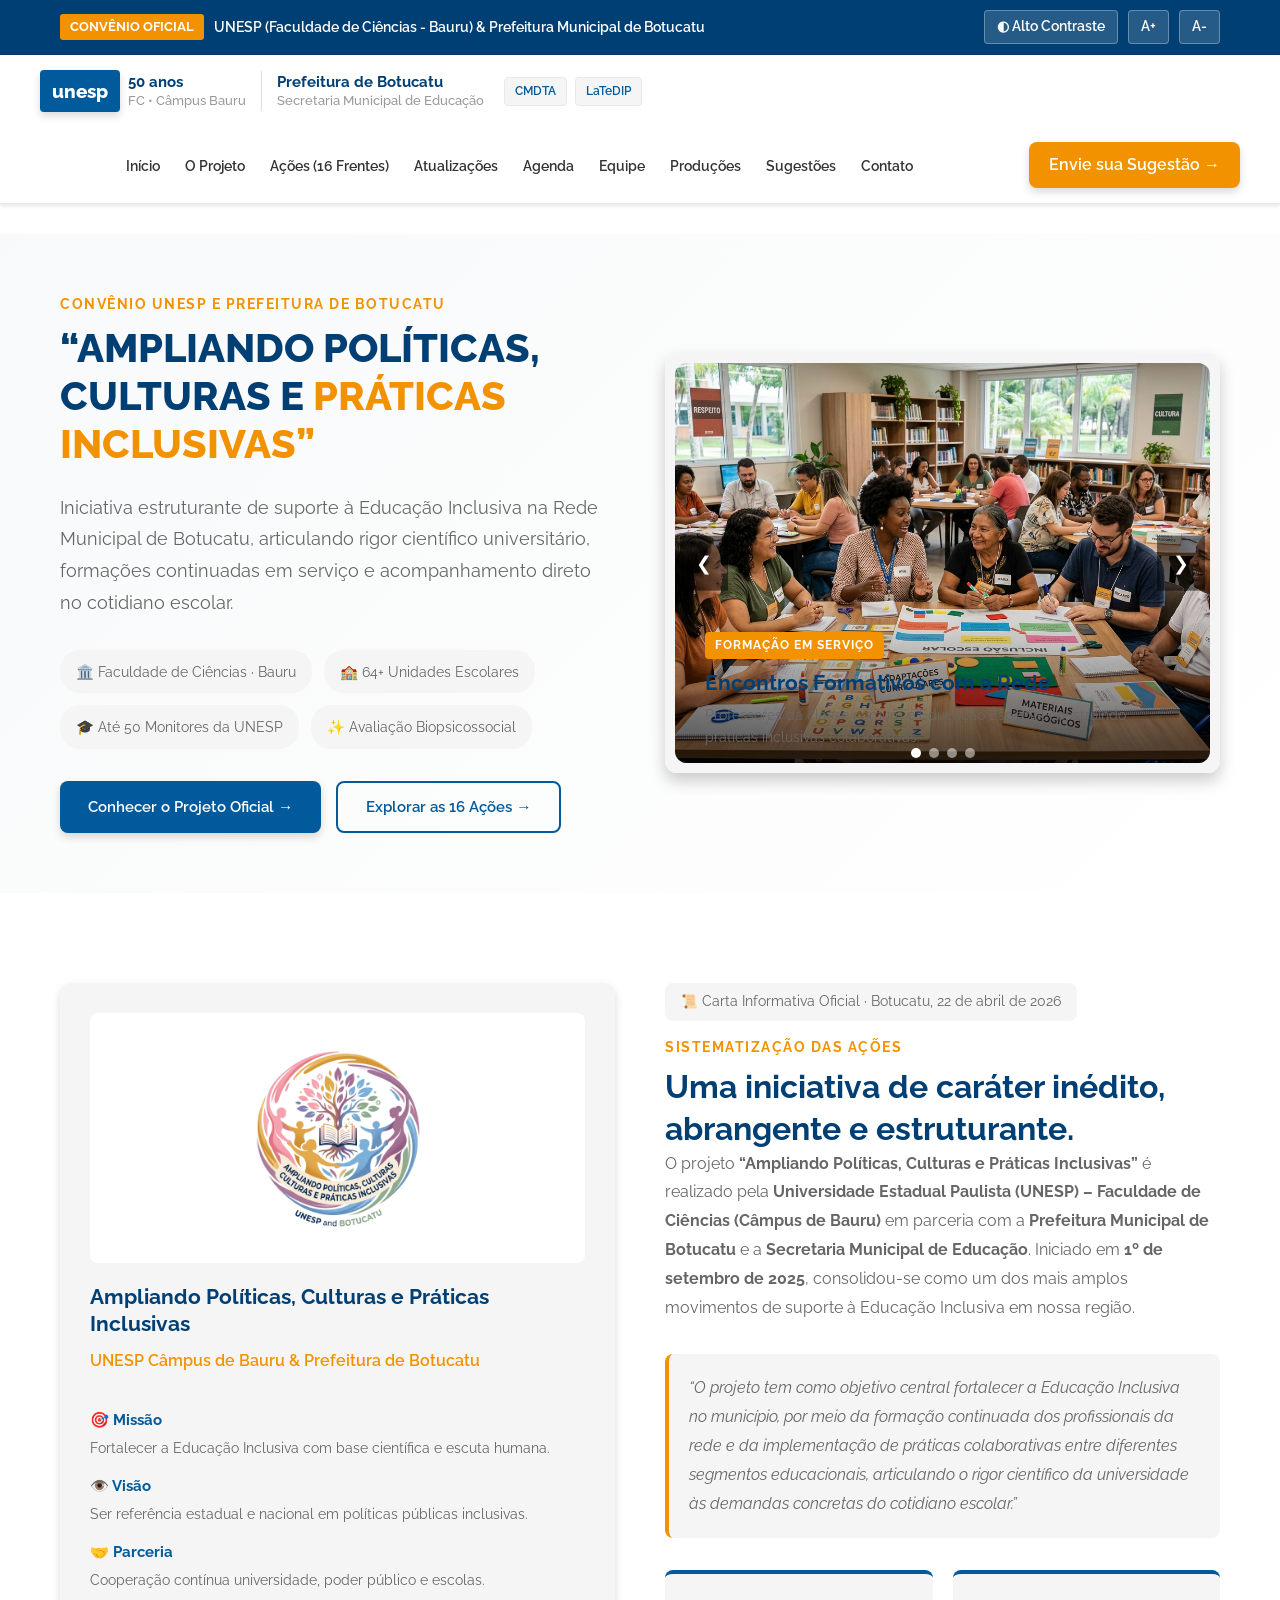
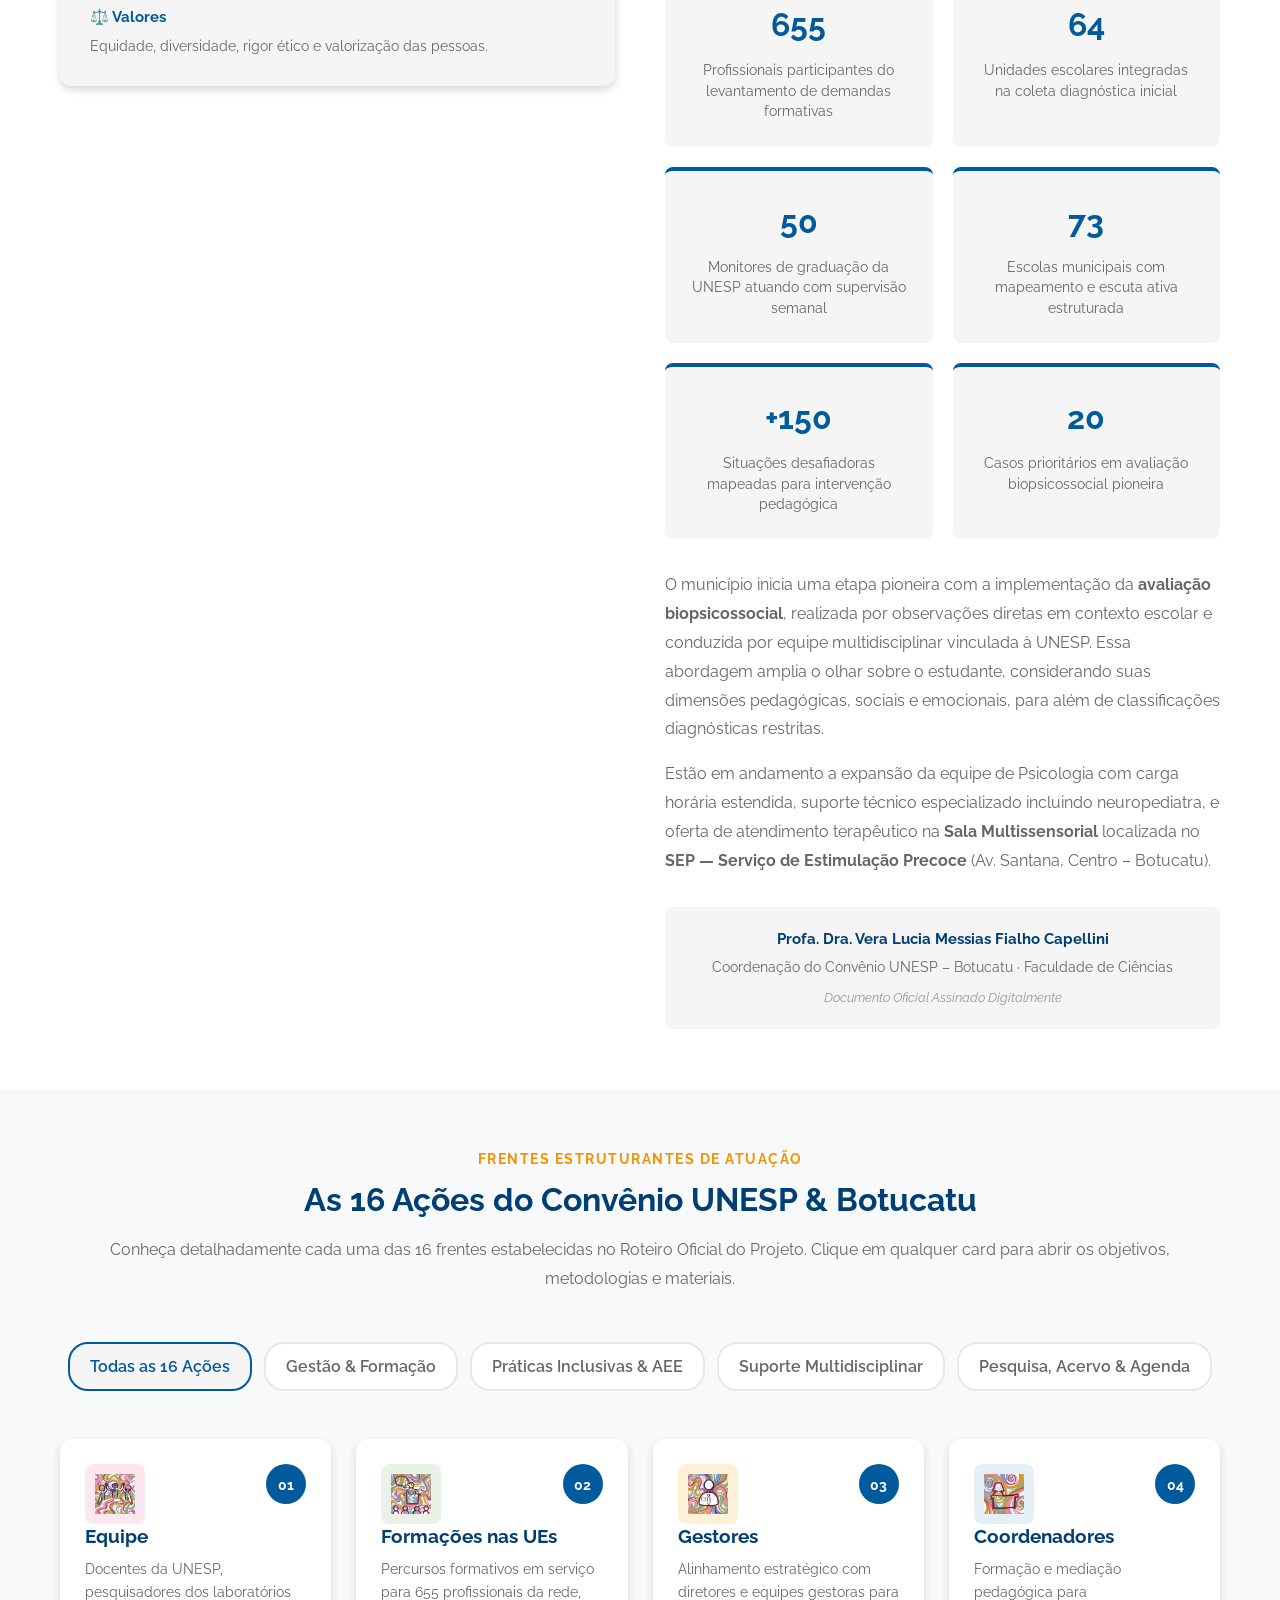
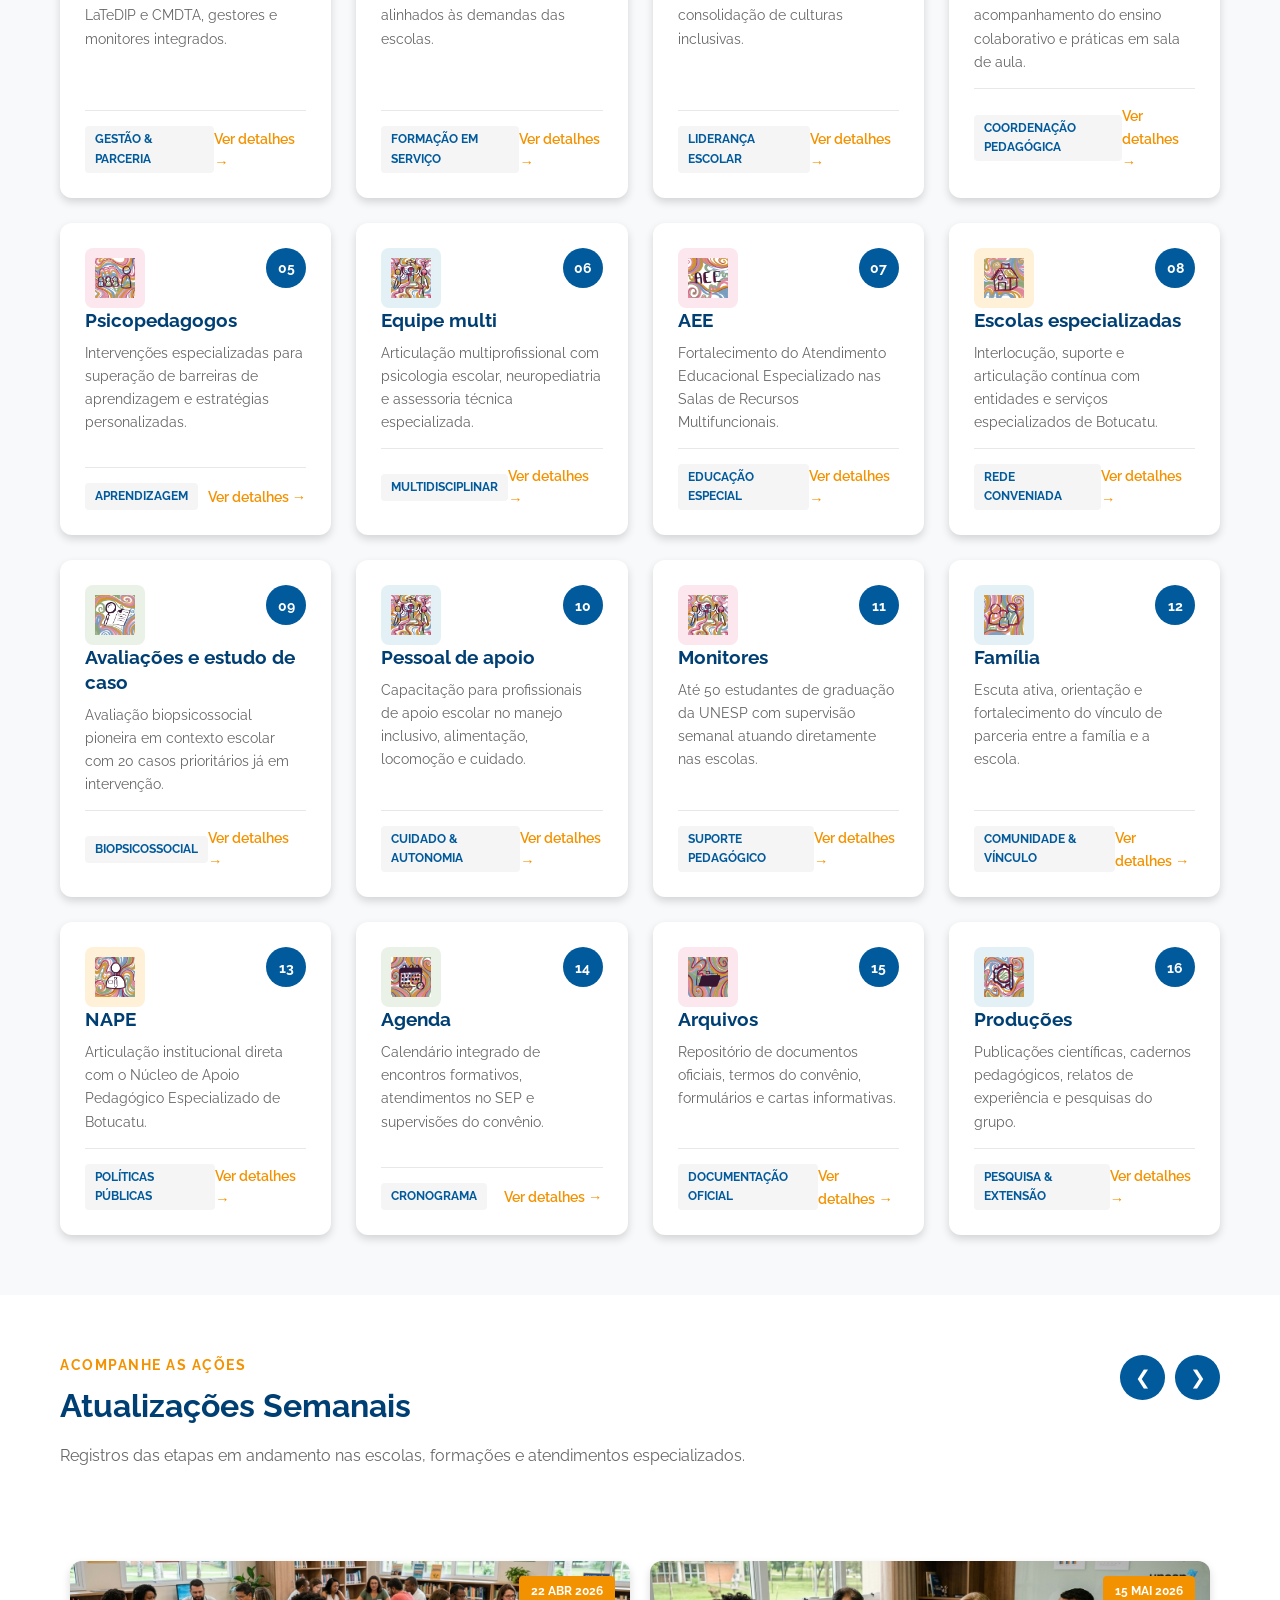
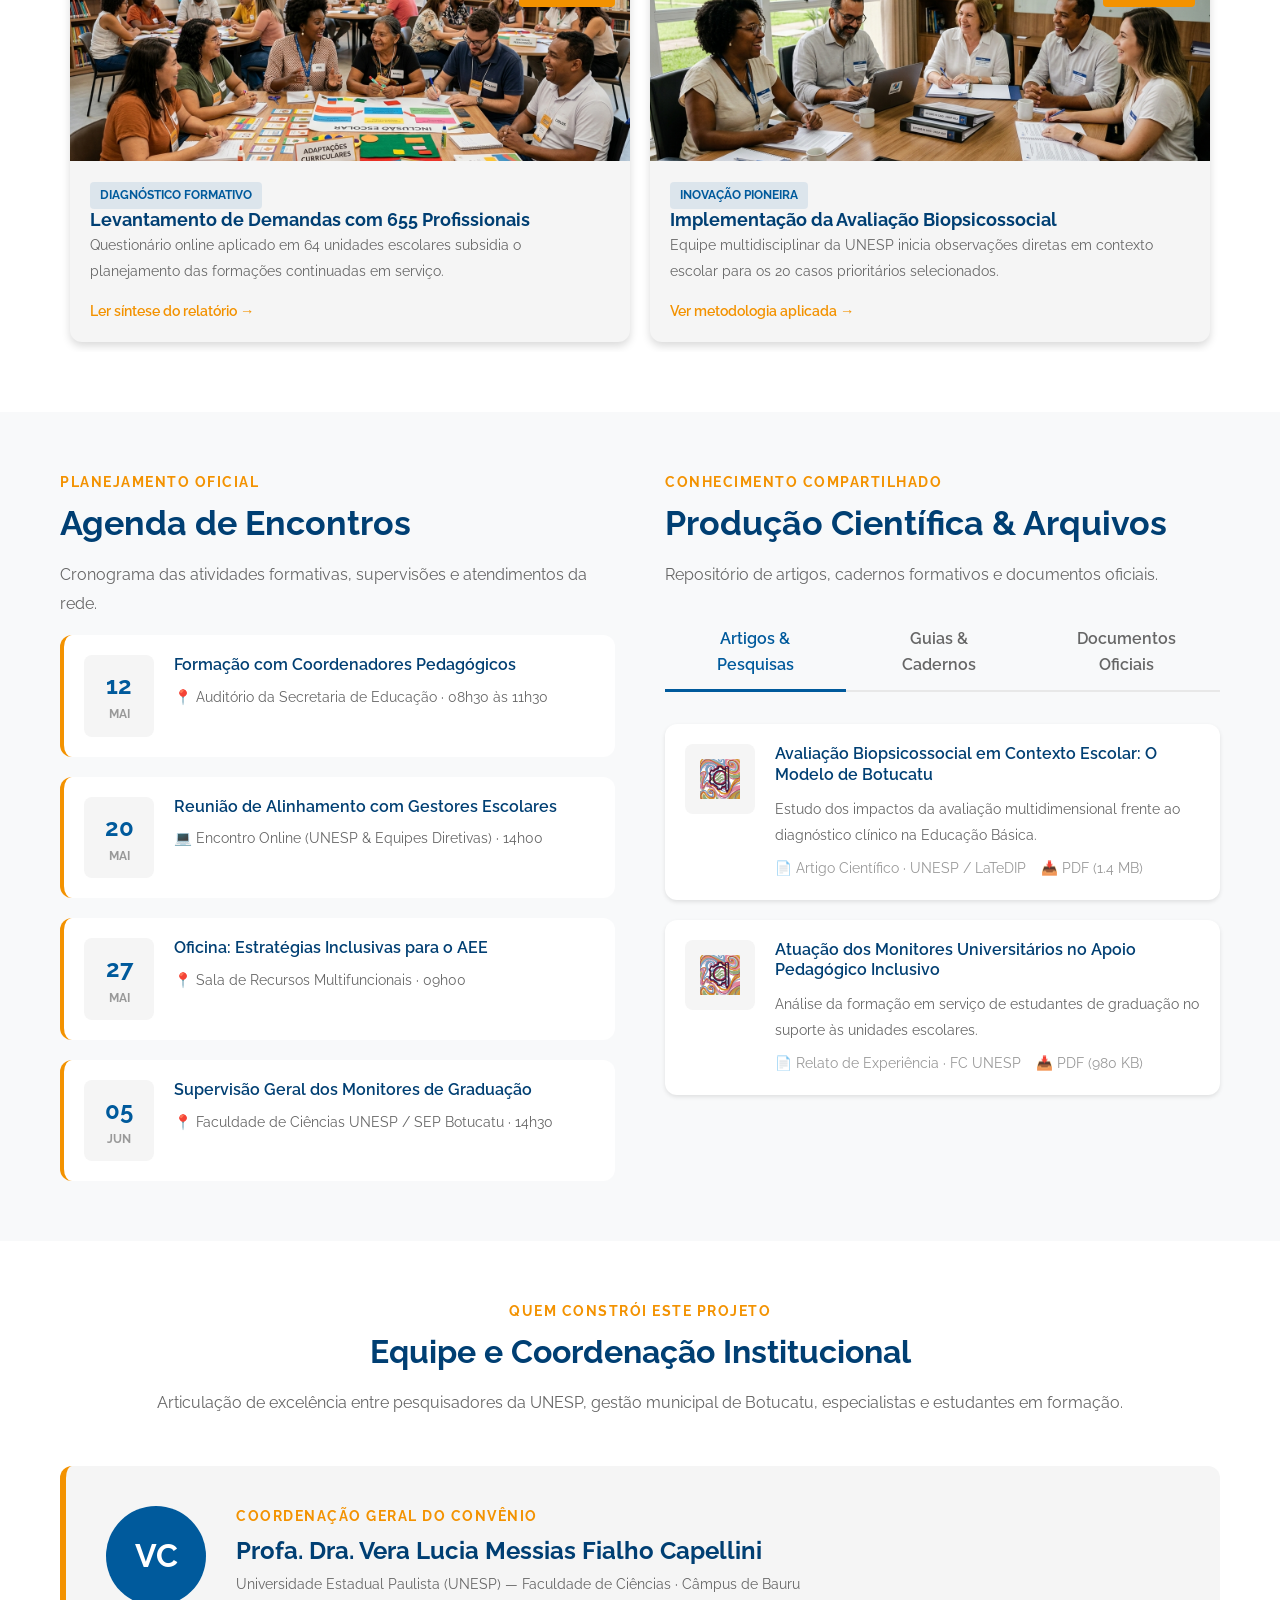
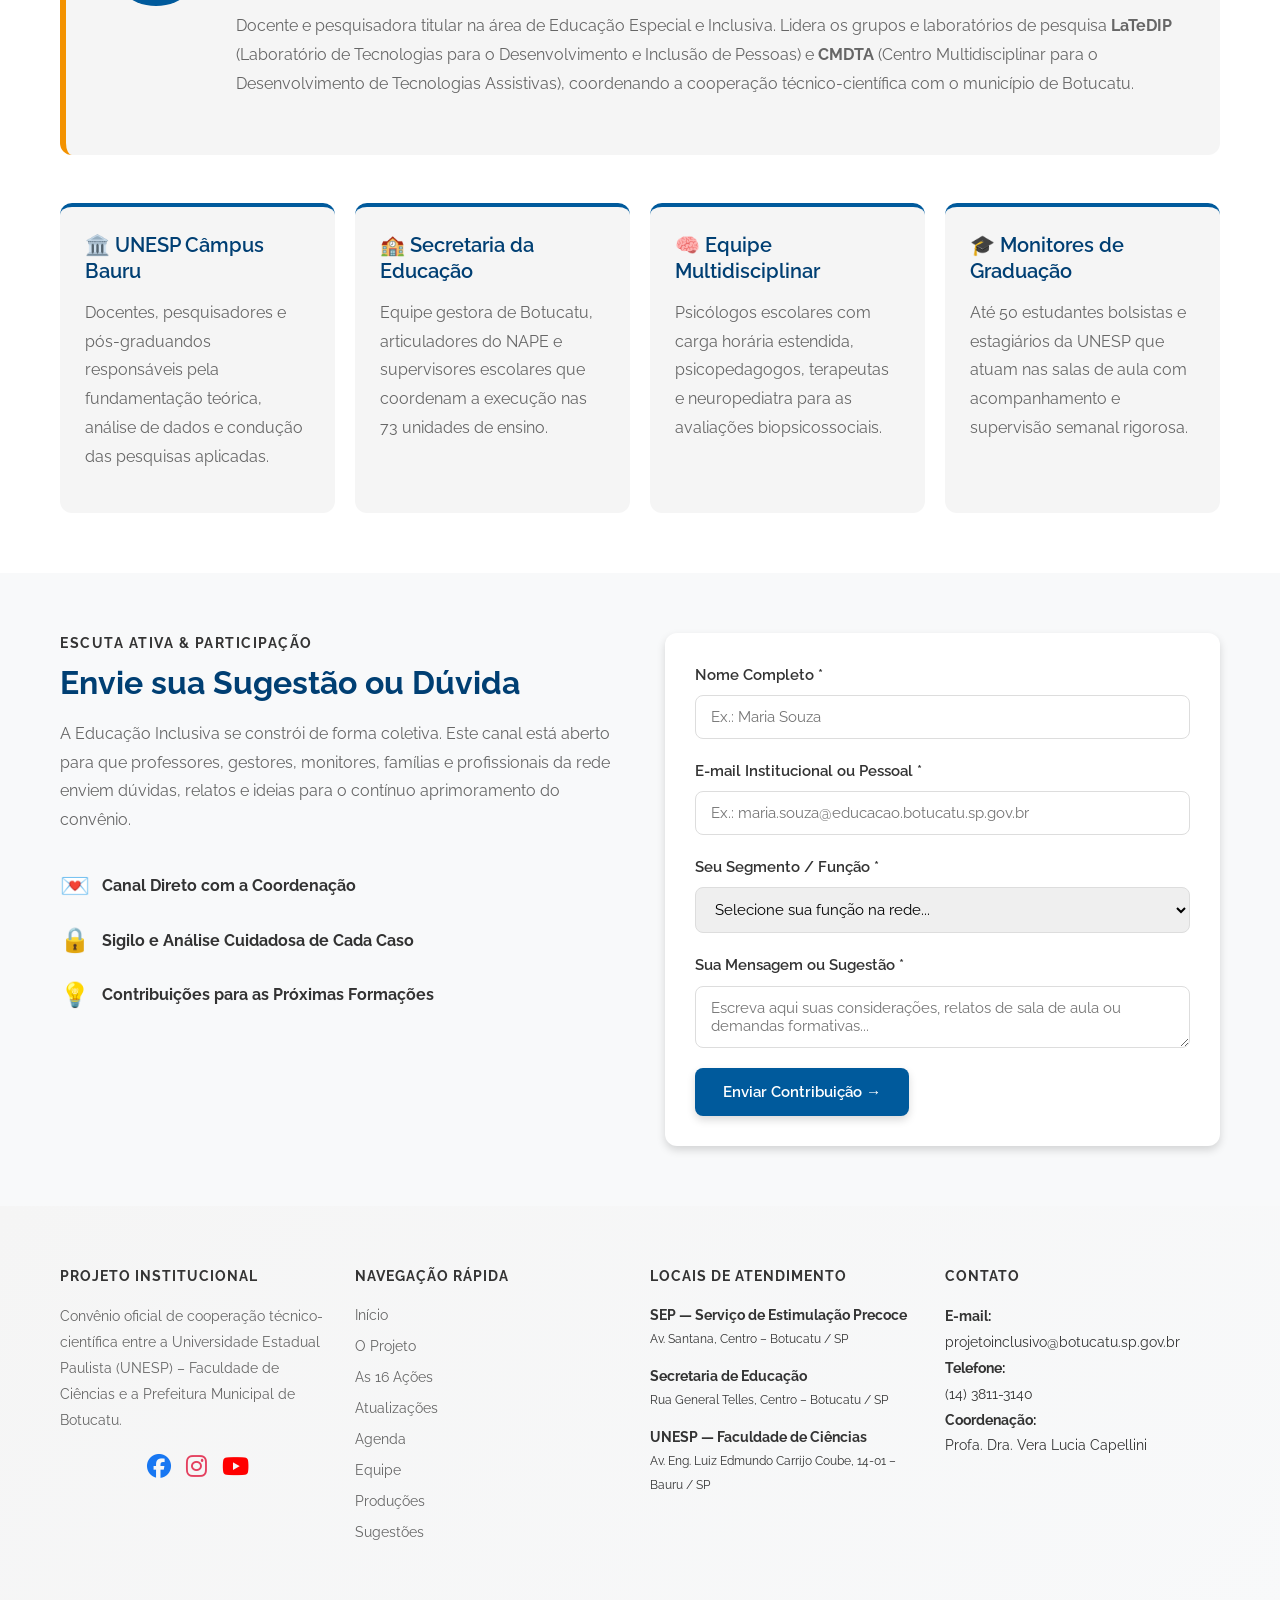
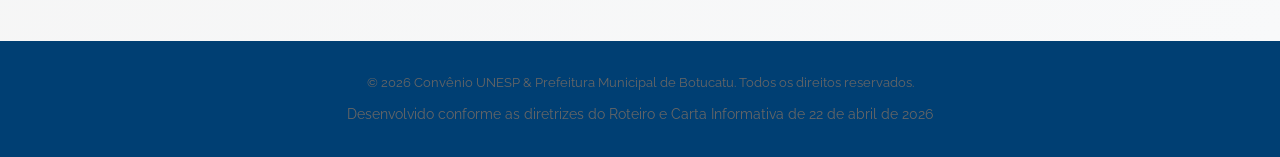
==== commit 9df47d9a: "lalalal" ====
--- a/index.html
+++ b/index.html
@@ -1,20 +1,34 @@
-<!DOCTYPE html>
-<html lang="pt-BR">
+<!doctype html>
+<html class="no-js" lang="pt-br">
 <head>
-  <meta charset="UTF-8" />
-  <meta name="viewport" content="width=device-width, initial-scale=1.0" />
-  <meta name="description" content="Convênio UNESP e Prefeitura de Botucatu — Ampliando Políticas, Culturas e Práticas Inclusivas na Rede Municipal de Ensino." />
-  <title>Convênio UNESP & Prefeitura de Botucatu | Ampliando Políticas, Culturas e Práticas Inclusivas</title>
-
-  <!-- Google Fonts: Baloo 2 & Nunito Sans -->
-  <link rel="preconnect" href="https://fonts.googleapis.com">
-  <link rel="preconnect" href="https://fonts.gstatic.com" crossorigin>
-  <link href="https://fonts.googleapis.com/css2?family=Baloo+2:wght@500;600;700;800&family=Nunito+Sans:ital,opsz,wght@0,6..12,400;0,6..12,600;0,6..12,700;0,6..12,800;1,6..12,400&display=swap" rel="stylesheet">
-
-  <!-- Estilos Globais -->
-  <link rel="stylesheet" href="styles.css" />
+	<meta charset="utf-8">
+	<meta http-equiv="x-ua-compatible" content="ie=edge">
+	<meta name="viewport" content="width=device-width, initial-scale=1.0">
+	<title>Convênio UNESP & Prefeitura de Botucatu | Ampliando Políticas, Culturas e Práticas Inclusivas</title>
+	<meta http-equiv="Content-Type" content="text/html; charset=UTF-8" />
+	<meta http-equiv="pragma" content="no-cache" />
+	<meta name="description" content="Convênio UNESP e Prefeitura de Botucatu — Ampliando Políticas, Culturas e Práticas Inclusivas na Rede Municipal de Ensino." />
+	<meta name="robots" content="max-image-preview:large">
+	
+	<!-- Open Graph / Social Media -->
+	<meta property="og:type" content="website">
+	<meta property="og:title" content="Convênio UNESP & Prefeitura de Botucatu | Ampliando Políticas, Culturas e Práticas Inclusivas">
+	<meta property="og:description" content="Iniciativa estruturante de suporte à Educação Inclusiva na Rede Municipal de Botucatu">
+	<meta property="og:locale" content="pt_BR">
+	
+	<!-- Google Fonts: Raleway (similar ao site UNESP) & Nunito Sans -->
+	<link rel="preconnect" href="https://fonts.googleapis.com">
+	<link rel="preconnect" href="https://fonts.gstatic.com" crossorigin>
+	<link href="https://fonts.googleapis.com/css?family=Raleway:200,300,500,800" rel="stylesheet">
+	<link href="https://fonts.googleapis.com/css2?family=Nunito+Sans:ital,opsz,wght@0,6..12,400;0,6..12,600;0,6..12,700;0,6..12,800;1,6..12,400&display=swap" rel="stylesheet">
+	
+	<!-- Font Awesome -->
+	<link rel="stylesheet" href="https://cdnjs.cloudflare.com/ajax/libs/font-awesome/6.5.2/css/all.min.css" integrity="sha512-SnH5WK+bZxgPHs44uWIX+LLJAJ9/2PkPKZ5QiAj6Ta86w+fsb2TkcmfRyVX3pBnMFcV7oQPJkl9QevSCWr3W6A==" crossorigin="anonymous" referrerpolicy="no-referrer" />
+	
+	<!-- Estilos Globais -->
+	<link rel="stylesheet" href="styles.css" />
 </head>
-<body>
+<body id="site-body" class="body unresolved"  onLoad="verificaHash(true)">
 
   <!-- 1. TOPBAR DE ACESSIBILIDADE E CONVÊNIO -->
   <div class="topbar-institutional">
@@ -944,155 +958,128 @@
     </section>
   </main>
 
-  <!-- 10. RODAPÉ INSTITUCIONAL & REDES SOCIAIS / CONTATO (PDF 1 & 2) -->
-  <footer class="site-footer" id="contato">
-    <div class="container">
-      <div class="footer-grid">
-        <!-- Coluna 1: Identificação do Convênio -->
-        <div class="footer-col">
-          <h4>Ampliando Políticas, Culturas e Práticas Inclusivas</h4>
-          <p>
-            Convênio oficial de cooperação técnico-científica entre a Universidade Estadual Paulista (UNESP) – Faculdade de Ciências e a Prefeitura Municipal de Botucatu / Secretaria Municipal de Educação.
-          </p>
-          <div class="social-links-row">
-            <a href="#" class="social-icon-btn" title="Instagram do Projeto" aria-label="Instagram">📸</a>
-            <a href="#" class="social-icon-btn" title="Facebook Institucional" aria-label="Facebook">📘</a>
-            <a href="#" class="social-icon-btn" title="Canal no YouTube" aria-label="YouTube">▶️</a>
-            <a href="#" class="social-icon-btn" title="Portal UNESP Bauru" aria-label="UNESP">🌐</a>
-          </div>
-        </div>
-
-        <!-- Coluna 2: Navegação Rápida -->
-        <div class="footer-col">
-          <h4>Navegação</h4>
-          <ul class="footer-links">
-            <li><a href="#inicio">Início</a></li>
-            <li><a href="#projeto">O Projeto</a></li>
-            <li><a href="#acoes">As 16 Ações</a></li>
-            <li><a href="#atualizacoes">Atualizações</a></li>
-            <li><a href="#agenda">Agenda Oficial</a></li>
-            <li><a href="#equipe">Equipe</a></li>
-            <li><a href="#producoes">Produções Científicas</a></li>
-            <li><a href="#sugestoes">Canal de Sugestões</a></li>
-          </ul>
-        </div>
-
-        <!-- Coluna 3: Endereços e Locais Citados na Carta Informativa -->
-        <div class="footer-col">
-          <h4>Locais de Atendimento & Convênio</h4>
-          <ul class="contact-info-list">
-            <li>
-              <span>📍</span>
-              <div>
-                <strong>SEP — Serviço de Estimulação Precoce</strong><br>
-                Sala Multissensorial de Atendimento Terapêutico<br>
-                Av. Santana, Centro – Botucatu / SP
-              </div>
-            </li>
-            <li>
-              <span>📍</span>
-              <div>
-                <strong>Secretaria Municipal de Educação de Botucatu</strong><br>
-                Rua General Telles, Centro – Botucatu / SP
-              </div>
-            </li>
-            <li>
-              <span>📍</span>
-              <div>
-                <strong>UNESP — Faculdade de Ciências</strong><br>
-                Laboratórios LaTeDIP & CMDTA<br>
-                Av. Eng. Luiz Edmundo Carrijo Coube, 14-01 – Bauru / SP
-              </div>
-            </li>
-          </ul>
-        </div>
-
-        <!-- Coluna 4: Contato Direto -->
-        <div class="footer-col">
-          <h4>Contato</h4>
-          <ul class="contact-info-list">
-            <li>
-              <span>📧</span>
-              <div>
-                <strong>E-mail do Projeto:</strong><br>
-                <a href="mailto:projetoinclusivo@botucatu.sp.gov.br" style="color: var(--gold);">projetoinclusivo@botucatu.sp.gov.br</a>
-              </div>
-            </li>
-            <li>
-              <span>📞</span>
-              <div>
-                <strong>Telefone Institucional:</strong><br>
-                (14) 3811-3140 (SME Botucatu)
-              </div>
-            </li>
-            <li>
-              <span>🎓</span>
-              <div>
-                <strong>Coordenação UNESP:</strong><br>
-                Prof. Dra. Vera Lucia Capellini
-              </div>
-            </li>
-          </ul>
-        </div>
-      </div>
-
-      <!-- Rodapé Inferior com Copyright e Créditos -->
-      <div class="footer-bottom">
-        <div>
-          © 2026 Convênio UNESP & Prefeitura Municipal de Botucatu. Todos os direitos reservados.
-        </div>
-        <div>
-          Desenvolvido conforme as diretrizes do Roteiro e Carta Informativa de 22 de abril de 2026.
-        </div>
-      </div>
-    </div>
-  </footer>
-
-  <!-- 11. MODAL DETALHADO DAS 16 AÇÕES DO ROTEIRO (INTERATIVIDADE COMPLETA) -->
-  <div class="modal-backdrop" id="action-modal-backdrop" role="dialog" aria-modal="true" aria-labelledby="modal-action-title">
-    <div class="modal-dialog">
-      <div class="modal-header-banner">
-        <button type="button" class="modal-close-btn" id="modal-close-btn" aria-label="Fechar janela">✕</button>
-        <span class="eyebrow" id="modal-action-tag" style="color: var(--gold);">Categoria</span>
-        <h3 id="modal-action-title" style="color: #fff; font-size: 1.6rem; margin-top: 4px;">Título da Ação</h3>
-      </div>
-
-      <div class="modal-body">
-        <div class="modal-section-block">
-          <h4>Visão Geral</h4>
-          <p id="modal-action-summary">Resumo explicativo da frente de atuação.</p>
-        </div>
-
-        <div class="modal-section-block">
-          <h4>Objetivo Principal</h4>
-          <p id="modal-action-objetivo">Objetivo formal no âmbito do convênio.</p>
-        </div>
-
-        <div class="modal-section-block">
-          <h4>Metodologia & Estratégias</h4>
-          <p id="modal-action-metodologia">Como a frente é executada no contexto escolar.</p>
-        </div>
-
-        <div class="modal-section-block">
-          <h4>Público-Alvo & Participantes</h4>
-          <p id="modal-action-publico">Segmentos envolvidos diretamente.</p>
-        </div>
-
-        <div class="modal-section-block">
-          <h4>Destaques & Recursos</h4>
-          <ul id="modal-action-destaques"></ul>
-        </div>
-
-        <div style="margin-top: 1rem; display: flex; justify-content: flex-end;">
-          <button type="button" class="btn btn-secondary" onclick="document.getElementById('modal-close-btn').click();">
-            Fechar Detalhes
-          </button>
-        </div>
-      </div>
-    </div>
-  </div>
-
-  <!-- Scripts Interativos -->
-  <script src="script.js"></script>
+	<!-- 10. RODAPÉ INSTITUCIONAL & REDES SOCIAIS / CONTATO (similar estrutura UNESP) -->
+	<footer class="site-footer bg-light-gray overflow-x-hidden" id="contato">
+		<section class="bg-light-gray-gradient py-5">
+			<div class="container">
+				<div class="row">
+					<div class="col-12 col-md-3 text-center text-md-start mb-4 mb-md-0">
+						<label class="footer-link-label text-uppercase fw-bold text-darker-gray mb-3">Projeto Institucional</label>
+						<p class="font-14">Convênio oficial de cooperação técnico-científica entre a Universidade Estadual Paulista (UNESP) – Faculdade de Ciências e a Prefeitura Municipal de Botucatu.</p>
+						<div class="d-flex gap-3 justify-content-center justify-content-md-start">
+							<a href="#" title="Facebook Institucional" style="color: #1877f2; font-size: 1.5rem;"><i class="fab fa-facebook"></i></a>
+							<a href="#" title="Instagram do Projeto" style="color: #E4405F; font-size: 1.5rem;"><i class="fab fa-instagram"></i></a>
+							<a href="#" title="YouTube" style="color: #FF0000; font-size: 1.5rem;"><i class="fab fa-youtube"></i></a>
+						</div>
+					</div>
+					<div class="col-12 col-md-3 text-center text-md-start mb-4 mb-md-0">
+						<label class="footer-link-label text-uppercase fw-bold text-darker-gray mb-3">Navegação Rápida</label>
+						<ul class="p-0 m-0" style="list-style-type: none; font-size: 0.9rem;">
+							<li class="footer-link-item"><a class="footer-link-link" href="#inicio">Início</a></li>
+							<li class="footer-link-item"><a class="footer-link-link" href="#projeto">O Projeto</a></li>
+							<li class="footer-link-item"><a class="footer-link-link" href="#acoes">As 16 Ações</a></li>
+							<li class="footer-link-item"><a class="footer-link-link" href="#atualizacoes">Atualizações</a></li>
+							<li class="footer-link-item"><a class="footer-link-link" href="#agenda">Agenda</a></li>
+							<li class="footer-link-item"><a class="footer-link-link" href="#equipe">Equipe</a></li>
+							<li class="footer-link-item"><a class="footer-link-link" href="#producoes">Produções</a></li>
+							<li class="footer-link-item"><a class="footer-link-link" href="#sugestoes">Sugestões</a></li>
+						</ul>
+					</div>
+					<div class="col-12 col-md-3 text-center text-md-start mb-4 mb-md-0">
+						<label class="footer-link-label text-uppercase fw-bold text-darker-gray mb-3">Locais de Atendimento</label>
+						<div style="font-size: 0.9rem; line-height: 1.6;">
+							<div class="mb-3">
+								<strong>SEP — Serviço de Estimulação Precoce</strong><br>
+								<small>Av. Santana, Centro – Botucatu / SP</small>
+							</div>
+							<div class="mb-3">
+								<strong>Secretaria de Educação</strong><br>
+								<small>Rua General Telles, Centro – Botucatu / SP</small>
+							</div>
+							<div>
+								<strong>UNESP — Faculdade de Ciências</strong><br>
+								<small>Av. Eng. Luiz Edmundo Carrijo Coube, 14-01 – Bauru / SP</small>
+							</div>
+						</div>
+					</div>
+					<div class="col-12 col-md-3 text-center text-md-start">
+						<label class="footer-link-label text-uppercase fw-bold text-darker-gray mb-3">Contato</label>
+						<div style="font-size: 0.9rem; line-height: 1.8;">
+							<div class="mb-2">
+								<strong>E-mail:</strong><br>
+								<a href="mailto:projetoinclusivo@botucatu.sp.gov.br" class="link-dark link-opacity-75-hover">projetoinclusivo@botucatu.sp.gov.br</a>
+							</div>
+							<div class="mb-2">
+								<strong>Telefone:</strong><br>
+								(14) 3811-3140
+							</div>
+							<div>
+								<strong>Coordenação:</strong><br>
+								Profa. Dra. Vera Lucia Capellini
+							</div>
+						</div>
+					</div>
+				</div>
+			</div>
+		</section>
+
+		<div class="text-center py-4 font-12 bg-dark text-white">
+			<div class="container">
+				<p class="mb-0">© 2026 Convênio UNESP & Prefeitura Municipal de Botucatu. Todos os direitos reservados.</p>
+				<p class="mb-0" style="font-size: 0.85rem; margin-top: 0.5rem;">Desenvolvido conforme as diretrizes do Roteiro e Carta Informativa de 22 de abril de 2026</p>
+			</div>
+		</div>
+	</footer>
+
+	<!-- 11. MODAL DETALHADO DAS 16 AÇÕES DO ROTEIRO (INTERATIVIDADE COMPLETA) -->
+	<div class="modal-backdrop" id="action-modal-backdrop" role="dialog" aria-modal="true" aria-labelledby="modal-action-title">
+		<div class="modal-dialog">
+			<div class="modal-header-banner">
+				<button type="button" class="modal-close-btn" id="modal-close-btn" aria-label="Fechar janela">✕</button>
+				<span class="eyebrow" id="modal-action-tag" style="color: var(--gold);">Categoria</span>
+				<h3 id="modal-action-title" style="color: #fff; font-size: 1.6rem; margin-top: 4px;">Título da Ação</h3>
+			</div>
+
+			<div class="modal-body">
+				<div class="modal-section-block">
+					<h4>Visão Geral</h4>
+					<p id="modal-action-summary">Resumo explicativo da frente de atuação.</p>
+				</div>
+
+				<div class="modal-section-block">
+					<h4>Objetivo Principal</h4>
+					<p id="modal-action-objetivo">Objetivo formal no âmbito do convênio.</p>
+				</div>
+
+				<div class="modal-section-block">
+					<h4>Metodologia & Estratégias</h4>
+					<p id="modal-action-metodologia">Como a frente é executada no contexto escolar.</p>
+				</div>
+
+				<div class="modal-section-block">
+					<h4>Público-Alvo & Participantes</h4>
+					<p id="modal-action-publico">Segmentos envolvidos diretamente.</p>
+				</div>
+
+				<div class="modal-section-block">
+					<h4>Destaques & Recursos</h4>
+					<ul id="modal-action-destaques"></ul>
+				</div>
+
+				<div style="margin-top: 1rem; display: flex; justify-content: flex-end;">
+					<button type="button" class="btn btn-secondary" onclick="document.getElementById('modal-close-btn').click();">
+						Fechar Detalhes
+					</button>
+				</div>
+			</div>
+		</div>
+	</div>
+
+	<!-- Scripts Popper e Bootstrap (estrutura similar UNESP) -->
+	<script src="https://cdn.jsdelivr.net/npm/@popperjs/core@2.11.8/dist/umd/popper.min.js" integrity="sha384-I7E8VVD/ismYTF4hNIPjVp/Zjvgyol6VFvRkX/vR+Vc4jQkC+hVqc2pM8ODewa9r" crossorigin="anonymous"></script>
+	<script src="https://cdn.jsdelivr.net/npm/bootstrap@5.3.0/dist/js/bootstrap.min.js" integrity="sha384-fbbOQedDUMZZ5KreZpsbe1LCZPVmfTnH7ois6mU1QK+m14rQ1l2bGBq41eYeM/fS" crossorigin="anonymous"></script>
+
+	<!-- Scripts Interativos do Projeto -->
+	<script src="script.js"></script>
 </body>
 </html>
--- a/styles.css
+++ b/styles.css
@@ -1,92 +1,90 @@
-/* ==========================================================================
+﻿/* ==========================================================================
    PROJETO BOTUCATU - "AMPLIANDO POLÍTICAS, CULTURAS E PRÁTICAS INCLUSIVAS"
    Convênio UNESP (Faculdade de Ciências - Bauru) e Prefeitura de Botucatu
-   Design System Oficial & Estilos
+   Estilo Profissional - Inspired by UNESP Portal
    ========================================================================== */
 
 :root {
-  /* Paleta Oficial do Projeto */
-  --pink: #f49cbb;
-  --gold: #fbb02d;
-  --plum: #3d2645;
-  --blue: #89c2d9;
-  --sage: #bacdb0;
-  --magenta: #c9184a;
-  --deep-navy: #03045e;
-  
-  /* Cores de Fundo e Apoio */
-  --cream: #fdf7f2;
-  --soft-bg: #f9ede4;
-  --surface: #ffffff;
-  --ink-main: #2a1b30;
-  --ink-muted: #5e4c63;
-  --ink-light: #8a7890;
-  --border-light: rgba(61, 38, 69, 0.12);
-  --border-focus: rgba(201, 24, 74, 0.4);
-  
-  /* Sombras e Elevações */
-  --shadow-sm: 0 4px 12px rgba(61, 38, 69, 0.06);
-  --shadow-md: 0 12px 28px -10px rgba(61, 38, 69, 0.14);
-  --shadow-lg: 0 20px 45px -15px rgba(61, 38, 69, 0.22);
-  --shadow-glow: 0 10px 30px rgba(201, 24, 74, 0.25);
-
-  /* Layout */
-  --container-max: 1240px;
-  --radius-sm: 8px;
-  --radius-md: 16px;
-  --radius-lg: 24px;
-  --radius-pill: 9999px;
-  --transition: all 0.25s cubic-bezier(0.16, 1, 0.3, 1);
-  --font-base: 16px;
-}
-
-/* Modo Alto Contraste */
-body.high-contrast {
-  --cream: #121212;
-  --soft-bg: #1e1e1e;
-  --surface: #000000;
-  --ink-main: #ffffff;
-  --ink-muted: #e0e0e0;
-  --ink-light: #cccccc;
-  --border-light: #ffffff;
-  --plum: #ffff00;
-  --magenta: #00ffff;
-  --blue: #00e5ff;
-  --gold: #ffd600;
-}
-
-/* Reset e Configurações Base */
-*, *::before, *::after {
-  box-sizing: border-box;
+  /* Paleta Corporativa (UNESP-inspired) */
+  --primary: #005a9c;
+  --primary-dark: #003f73;
+  --secondary: #f39200;
+  --accent: #c9184a;
+  --white: #ffffff;
+  --light-gray: #f5f5f5;
+  --light-gray-gradient: #f8f9fa;
+  --medium-gray: #e0e0e0;
+  --dark-gray: #666666;
+  --darker-gray: #333333;
+  --text-primary: #333333;
+  --text-secondary: #666666;
+  --text-muted: #999999;
+  --bg-primary: #ffffff;
+  --bg-secondary: #f5f5f5;
+  --border-color: #ddd;
+  --border-light: #e8e8e8;
+  --shadow-sm: 0 2px 4px rgba(0, 0, 0, 0.1);
+  --shadow-md: 0 4px 8px rgba(0, 0, 0, 0.15);
+  --shadow-lg: 0 8px 16px rgba(0, 0, 0, 0.2);
+  --radius-sm: 4px;
+  --radius-md: 8px;
+  --radius-lg: 12px;
+  --transition: all 0.3s ease;
+  --container-max: 1200px;
+}
+
+* {
   margin: 0;
   padding: 0;
+  box-sizing: border-box;
 }
 
 html {
-  font-size: var(--font-base);
+  font-size: 16px;
   scroll-behavior: smooth;
   text-rendering: optimizeLegibility;
   -webkit-font-smoothing: antialiased;
 }
 
 body {
-  font-family: 'Nunito Sans', -apple-system, BlinkMacSystemFont, 'Segoe UI', Roboto, sans-serif;
-  background-color: var(--cream);
-  color: var(--ink-main);
+  font-family: 'Raleway', 'Nunito Sans', -apple-system, BlinkMacSystemFont, 'Segoe UI', sans-serif;
+  background-color: var(--white);
+  color: var(--text-primary);
   line-height: 1.6;
   overflow-x: hidden;
 }
 
 h1, h2, h3, h4, h5, h6 {
-  font-family: 'Baloo 2', cursive, sans-serif;
+  font-family: 'Raleway', sans-serif;
   font-weight: 700;
-  line-height: 1.18;
-  color: var(--plum);
-}
+  line-height: 1.3;
+  color: var(--primary-dark);
+}
+
+h1 { font-size: 2.5rem; font-weight: 800; }
+h2 { font-size: 2rem; font-weight: 700; }
+h3 { font-size: 1.5rem; font-weight: 700; }
+h4 { font-size: 1.25rem; font-weight: 600; }
 
 p {
-  color: var(--ink-muted);
-  line-height: 1.7;
+  color: var(--text-secondary);
+  line-height: 1.8;
+  margin-bottom: 1rem;
+}
+
+a {
+  color: var(--primary);
+  text-decoration: none;
+  transition: var(--transition);
+}
+
+a:hover { color: var(--primary-dark); }
+
+button {
+  cursor: pointer;
+  border: none;
+  font: inherit;
+  transition: var(--transition);
 }
 
 img {
@@ -95,115 +93,93 @@
   display: block;
 }
 
-a {
-  color: inherit;
-  text-decoration: none;
-  transition: var(--transition);
-}
-
-button {
-  cursor: pointer;
-  border: none;
-  background: none;
-  font: inherit;
-  transition: var(--transition);
-}
-
-/* Container */
 .container {
-  width: min(var(--container-max), calc(100% - 48px));
-  margin-inline: auto;
-}
-
-/* Topbar de Acessibilidade e Convênio */
+  max-width: var(--container-max);
+  margin: 0 auto;
+  padding: 0 20px;
+}
+
+/* Topbar */
 .topbar-institutional {
-  background: var(--plum);
-  color: #fff;
-  padding: 8px 0;
-  font-size: 0.82rem;
-  border-bottom: 1px solid rgba(255, 255, 255, 0.1);
+  background-color: var(--primary-dark);
+  color: var(--white);
+  padding: 10px 0;
+  font-size: 0.9rem;
+  border-bottom: 1px solid rgba(0, 0, 0, 0.1);
 }
 
 .topbar-inner {
   display: flex;
   justify-content: space-between;
   align-items: center;
-  gap: 16px;
+  gap: 20px;
   flex-wrap: wrap;
 }
 
 .topbar-title {
   display: flex;
   align-items: center;
-  gap: 8px;
+  gap: 10px;
   font-weight: 600;
-  letter-spacing: 0.02em;
 }
 
 .topbar-badge {
-  background: var(--gold);
-  color: var(--plum);
-  font-size: 0.72rem;
-  font-weight: 800;
-  padding: 2px 8px;
-  border-radius: var(--radius-pill);
+  background-color: var(--secondary);
+  color: var(--white);
+  padding: 3px 10px;
+  border-radius: 3px;
+  font-size: 0.8rem;
+  font-weight: 700;
   text-transform: uppercase;
 }
 
 .topbar-accessibility {
   display: flex;
-  align-items: center;
-  gap: 12px;
+  gap: 10px;
 }
 
 .access-btn {
-  background: rgba(255, 255, 255, 0.12);
-  color: #fff;
-  border: 1px solid rgba(255, 255, 255, 0.2);
-  border-radius: 6px;
-  padding: 3px 8px;
-  font-size: 0.76rem;
-  font-weight: 700;
-  display: inline-flex;
-  align-items: center;
-  gap: 4px;
-}
-
-.access-btn:hover {
-  background: rgba(255, 255, 255, 0.25);
-}
-
-/* Header Principal */
+  background: rgba(255, 255, 255, 0.15);
+  color: var(--white);
+  border: 1px solid rgba(255, 255, 255, 0.3);
+  padding: 5px 12px;
+  border-radius: var(--radius-sm);
+  font-size: 0.85rem;
+  font-weight: 600;
+}
+
+.access-btn:hover { background: rgba(255, 255, 255, 0.25); }
+
+/* Header */
 .site-header {
+  background-color: var(--white);
+  border-bottom: 1px solid var(--border-light);
   position: sticky;
   top: 0;
   z-index: 100;
-  background: rgba(253, 247, 242, 0.95);
-  backdrop-filter: blur(14px);
-  border-bottom: 1px solid var(--border-light);
-  box-shadow: 0 4px 20px rgba(61, 38, 69, 0.04);
+  box-shadow: var(--shadow-sm);
 }
 
 .header-container {
   display: flex;
-  align-items: center;
   justify-content: space-between;
-  min-height: 80px;
+  align-items: center;
+  gap: 30px;
+  padding: 15px 0;
+  flex-wrap: wrap;
+}
+
+.brand-group {
+  display: flex;
+  align-items: center;
   gap: 20px;
-}
-
-/* Logos Institucionais no Cabeçalho */
-.brand-group {
-  display: flex;
-  align-items: center;
-  gap: 18px;
   flex-shrink: 0;
 }
 
 .brand-logos {
   display: flex;
   align-items: center;
-  gap: 14px;
+  gap: 15px;
 }
 
 .unesp-brand {
@@ -214,851 +190,706 @@
 }
 
 .unesp-logo-badge {
-  background: linear-gradient(135deg, #008080, #005a9c);
-  color: #fff;
-  font-family: 'Baloo 2', sans-serif;
+  background: var(--primary);
+  color: var(--white);
+  font-family: 'Raleway', sans-serif;
   font-weight: 800;
-  font-size: 1.35rem;
-  padding: 4px 10px;
-  border-radius: 8px;
-  letter-spacing: -0.04em;
-  display: inline-flex;
-  align-items: center;
-  box-shadow: 0 4px 10px rgba(0, 90, 156, 0.2);
+  font-size: 1.2rem;
+  padding: 6px 12px;
+  border-radius: var(--radius-sm);
+  box-shadow: var(--shadow-md);
 }
 
 .brand-divider {
   width: 1px;
-  height: 36px;
-  background: var(--border-light);
+  height: 40px;
+  background: var(--border-color);
 }
 
 .botucatu-brand {
   display: flex;
   flex-direction: column;
+  line-height: 1.3;
 }
 
 .botucatu-brand strong {
-  font-family: 'Baloo 2', sans-serif;
   font-size: 0.95rem;
-  color: var(--plum);
-  line-height: 1.1;
-  text-transform: uppercase;
-  letter-spacing: 0.03em;
+  font-weight: 700;
+  color: var(--primary-dark);
 }
 
 .botucatu-brand span {
-  font-size: 0.72rem;
-  color: var(--ink-muted);
+  font-size: 0.8rem;
+  color: var(--text-muted);
+  font-weight: 500;
+}
+
+.partner-badges {
+  display: flex;
+  gap: 8px;
+}
+
+.partner-tag {
+  font-size: 0.75rem;
   font-weight: 600;
-}
-
-.partner-badges {
-  display: flex;
-  gap: 6px;
-}
-
-.partner-tag {
-  font-size: 0.68rem;
-  font-weight: 800;
-  color: var(--plum);
-  background: rgba(137, 194, 217, 0.25);
-  padding: 2px 7px;
-  border-radius: 4px;
-  border: 1px solid rgba(137, 194, 217, 0.4);
-}
-
-/* Navegação Principal */
+  background: var(--light-gray);
+  color: var(--primary);
+  padding: 4px 10px;
+  border-radius: var(--radius-sm);
+  border: 1px solid var(--border-light);
+}
+
+.d-none-mobile { display: flex; }
+
+/* Navigation */
 .main-nav {
   display: flex;
   align-items: center;
-  gap: 18px;
+  gap: 25px;
+  flex-grow: 1;
+  justify-content: center;
 }
 
 .main-nav a {
-  font-size: 0.88rem;
-  font-weight: 700;
-  color: var(--ink-main);
+  font-size: 0.9rem;
+  font-weight: 600;
+  color: var(--text-primary);
   position: relative;
-  padding: 6px 2px;
+  padding: 5px 0;
 }
 
 .main-nav a::after {
   content: '';
   position: absolute;
+  bottom: -5px;
+  left: 0;
+  width: 0;
+  height: 2px;
+  background: var(--secondary);
+  transition: var(--transition);
+}
+
+.main-nav a:hover, .main-nav a.active {
+  color: var(--secondary);
+}
+
+.main-nav a:hover::after, .main-nav a.active::after {
+  width: 100%;
+}
+
+/* Header Actions */
+.header-actions {
+  display: flex;
+  align-items: center;
+  gap: 15px;
+}
+
+.btn-header-cta {
+  background: var(--secondary);
+  color: var(--white);
+  font-weight: 600;
+  padding: 10px 20px;
+  border-radius: var(--radius-md);
+  box-shadow: var(--shadow-md);
+}
+
+.btn-header-cta:hover {
+  background: #d47e00;
+  transform: translateY(-2px);
+  box-shadow: var(--shadow-lg);
+  color: var(--white);
+}
+
+.mobile-toggle { display: none; font-size: 1.5rem; color: var(--primary); }
+
+/* Buttons */
+.btn {
+  display: inline-flex;
+  align-items: center;
+  justify-content: center;
+  gap: 8px;
+  font-family: 'Raleway', sans-serif;
+  font-weight: 600;
+  font-size: 0.95rem;
+  padding: 12px 28px;
+  border-radius: var(--radius-md);
+  transition: var(--transition);
+  cursor: pointer;
+  border: none;
+}
+
+.btn-primary {
+  background: var(--primary);
+  color: var(--white);
+  box-shadow: var(--shadow-md);
+}
+
+.btn-primary:hover {
+  background: var(--primary-dark);
+  transform: translateY(-2px);
+  box-shadow: var(--shadow-lg);
+  color: var(--white);
+}
+
+.btn-secondary {
+  background: var(--secondary);
+  color: var(--white);
+}
+
+.btn-secondary:hover {
+  background: #d47e00;
+  transform: translateY(-2px);
+  color: var(--white);
+}
+
+.btn-outline {
+  background: transparent;
+  border: 2px solid var(--primary);
+  color: var(--primary);
+}
+
+.btn-outline:hover {
+  background: var(--primary);
+  color: var(--white);
+  transform: translateY(-2px);
+}
+
+/* Section Titles */
+section { margin: 0; }
+
+.eyebrow {
+  font-size: 0.85rem;
+  font-weight: 700;
+  text-transform: uppercase;
+  letter-spacing: 1.5px;
+  color: var(--secondary);
+  display: block;
+  margin-bottom: 0.5rem;
+}
+
+.section-title { font-size: 2rem; font-weight: 700; color: var(--primary-dark); margin-bottom: 1rem; }
+
+.section-subtitle { font-size: 1rem; color: var(--text-secondary); margin-bottom: 2rem; }
+
+.section-title-wrap {
+  text-align: center;
+  margin-bottom: 3rem;
+}
+
+/* Hero Section */
+.hero-section {
+  background: linear-gradient(135deg, var(--light-gray-gradient) 0%, var(--white) 100%);
+  padding: 60px 0;
+  margin: 30px 0;
+}
+
+.hero-grid {
+  display: grid;
+  grid-template-columns: 1fr 1fr;
+  gap: 50px;
+  align-items: center;
+}
+
+.hero-content h1 {
+  font-size: 2.5rem;
+  margin-bottom: 1.5rem;
+  line-height: 1.2;
+}
+
+.gradient-text { color: var(--secondary); }
+
+.hero-lead {
+  font-size: 1.1rem;
+  color: var(--text-secondary);
+  margin-bottom: 2rem;
+  line-height: 1.8;
+}
+
+.hero-meta-pills {
+  display: flex;
+  flex-wrap: wrap;
+  gap: 12px;
+  margin: 2rem 0;
+}
+
+.meta-pill {
+  background: var(--light-gray);
+  padding: 10px 16px;
+  border-radius: 20px;
+  font-size: 0.9rem;
+  color: var(--text-secondary);
+}
+
+.hero-cta-group {
+  display: flex;
+  gap: 15px;
+  flex-wrap: wrap;
+  margin-top: 2rem;
+}
+
+.photo-carousel {
+  position: relative;
+  border-radius: var(--radius-lg);
+  overflow: hidden;
+  box-shadow: var(--shadow-lg);
+}
+
+.photo-carousel-track {
+  display: flex;
+  gap: 20px;
+  overflow-x: auto;
+  scroll-behavior: smooth;
+  padding: 10px;
+  background: var(--light-gray);
+}
+
+.photo-slide {
+  min-width: 100%;
+  position: relative;
+  border-radius: var(--radius-lg);
+  overflow: hidden;
+}
+
+.photo-slide img {
+  width: 100%;
+  height: 400px;
+  object-fit: cover;
+}
+
+.photo-slide-overlay {
+  position: absolute;
   bottom: 0;
   left: 0;
-  width: 0;
-  height: 3px;
-  background: var(--magenta);
-  border-radius: var(--radius-pill);
-  transition: var(--transition);
-}
-
-.main-nav a:hover,
-.main-nav a.active {
-  color: var(--magenta);
-}
-
-.main-nav a:hover::after,
-.main-nav a.active::after {
-  width: 100%;
-}
-
-.header-actions {
-  display: flex;
-  align-items: center;
-  gap: 12px;
-}
-
-.btn-header-cta {
-  background: var(--magenta);
-  color: #fff;
-  font-family: 'Baloo 2', sans-serif;
+  right: 0;
+  background: linear-gradient(to top, rgba(0, 0, 0, 0.8), transparent);
+  color: var(--white);
+  padding: 30px;
+  transform: translateY(30px);
+  transition: var(--transition);
+}
+
+.photo-slide:hover .photo-slide-overlay { transform: translateY(0); }
+
+.photo-slide-tag {
+  font-size: 0.75rem;
   font-weight: 700;
-  font-size: 0.88rem;
-  padding: 8px 18px;
-  border-radius: var(--radius-pill);
-  box-shadow: var(--shadow-glow);
-  display: inline-flex;
-  align-items: center;
-  gap: 6px;
-}
-
-.btn-header-cta:hover {
-  transform: translateY(-2px);
-  background: #a6123a;
-  color: #fff;
-}
-
-.mobile-toggle {
-  display: none;
-  font-size: 1.6rem;
-  color: var(--plum);
-  padding: 4px;
-}
-
-/* Botões Globais */
-.btn {
-  display: inline-flex;
-  align-items: center;
-  justify-content: center;
-  gap: 8px;
-  font-family: 'Baloo 2', sans-serif;
+  text-transform: uppercase;
+  letter-spacing: 1px;
+  background: var(--secondary);
+  padding: 4px 10px;
+  border-radius: var(--radius-sm);
+  display: inline-block;
+  margin-bottom: 10px;
+}
+
+.photo-slide-title {
+  font-size: 1.3rem;
+  margin-bottom: 8px;
   font-weight: 700;
-  font-size: 0.98rem;
-  padding: 12px 24px;
-  border-radius: var(--radius-pill);
-  transition: var(--transition);
-  text-decoration: none;
-}
-
-.btn-primary {
-  background: var(--magenta);
-  color: #fff;
-  box-shadow: var(--shadow-glow);
-}
-
-.btn-primary:hover {
-  background: #b01440;
-  transform: translateY(-3px);
-  box-shadow: 0 14px 32px rgba(201, 24, 74, 0.35);
-  color: #fff;
-}
-
-.btn-secondary {
-  background: var(--plum);
-  color: #fff;
-}
-
-.btn-secondary:hover {
-  background: #25162a;
-  transform: translateY(-3px);
-  color: #fff;
-}
-
-.btn-outline {
-  background: transparent;
-  border: 2px solid var(--plum);
-  color: var(--plum);
-}
-
-.btn-outline:hover {
-  background: var(--plum);
-  color: #fff;
-  transform: translateY(-3px);
-}
-
-.btn-outline-magenta {
-  background: transparent;
-  border: 2px solid var(--magenta);
-  color: var(--magenta);
-}
-
-.btn-outline-magenta:hover {
-  background: var(--magenta);
-  color: #fff;
-}
-
-/* Eyebrows e Títulos */
-.eyebrow {
-  display: inline-flex;
-  align-items: center;
-  gap: 6px;
-  font-size: 0.8rem;
-  font-weight: 800;
-  letter-spacing: 0.08em;
-  text-transform: uppercase;
-  color: var(--magenta);
-  margin-bottom: 8px;
-}
-
-.eyebrow::before {
-  content: '';
-  display: inline-block;
-  width: 8px;
-  height: 8px;
-  border-radius: 50%;
-  background: var(--magenta);
-}
-
-.section-title-wrap {
-  margin-bottom: 2.5rem;
-}
-
-.section-title {
-  font-size: clamp(2rem, 3.2vw, 2.6rem);
-  letter-spacing: -0.02em;
-}
-
-.section-subtitle {
-  font-size: 1.08rem;
-  color: var(--ink-muted);
-  max-width: 680px;
-  margin-top: 6px;
-}
-
-/* ==========================================================================
-   HERO BANNER & CARROSSEL DE FOTOS DO TOPO (EXIGÊNCIA DO ROTEIRO)
-   ========================================================================== */
-.hero-section {
-  padding: 3.5rem 0 2rem;
-  position: relative;
-  background: radial-gradient(circle at 10% 20%, rgba(244, 156, 187, 0.25), transparent 40%),
-              radial-gradient(circle at 90% 80%, rgba(137, 194, 217, 0.3), transparent 45%),
-              var(--cream);
-}
-
-.hero-grid {
-  display: grid;
-  grid-template-columns: 1.1fr 0.9fr;
-  gap: 3.5rem;
-  align-items: center;
-}
-
-.hero-content h1 {
-  font-size: clamp(2.4rem, 4.5vw, 3.6rem);
-  letter-spacing: -0.03em;
-  line-height: 1.12;
-  margin-bottom: 1.2rem;
-}
-
-.hero-content h1 span.gradient-text {
-  background: linear-gradient(135deg, var(--magenta), #800e30);
-  -webkit-background-clip: text;
-  -webkit-text-fill-color: transparent;
-  display: block;
-}
-
-.hero-lead {
-  font-size: 1.14rem;
-  line-height: 1.7;
-  color: var(--ink-muted);
-  margin-bottom: 2rem;
-  max-width: 540px;
-}
-
-.hero-meta-pills {
-  display: flex;
-  flex-wrap: wrap;
-  gap: 10px;
-  margin-bottom: 1.8rem;
-}
-
-.meta-pill {
-  display: inline-flex;
-  align-items: center;
-  gap: 6px;
-  background: var(--surface);
-  border: 1px solid var(--border-light);
-  padding: 6px 14px;
-  border-radius: var(--radius-pill);
-  font-size: 0.82rem;
-  font-weight: 700;
-  color: var(--ink-main);
-  box-shadow: var(--shadow-sm);
-}
-
-.hero-cta-group {
-  display: flex;
-  gap: 14px;
-  flex-wrap: wrap;
-}
-
-/* Carrossel de Fotos do Topo */
-.hero-carousel-container {
-  position: relative;
-  background: var(--surface);
-  border-radius: var(--radius-lg);
-  padding: 12px;
-  box-shadow: var(--shadow-lg);
-  border: 1px solid rgba(61, 38, 69, 0.08);
-}
-
-.photo-carousel {
-  position: relative;
-  border-radius: calc(var(--radius-lg) - 6px);
-  overflow: hidden;
-  aspect-ratio: 16 / 10;
-  background: #2a1b30;
-}
-
-.photo-carousel-track {
-  display: flex;
-  height: 100%;
-  transition: transform 0.5s cubic-bezier(0.2, 0.8, 0.2, 1);
-}
-
-.photo-slide {
-  flex: 0 0 100%;
-  position: relative;
-  height: 100%;
-}
-
-.photo-slide img {
-  width: 100%;
-  height: 100%;
-  object-fit: cover;
-}
-
-.photo-slide-overlay {
-  position: absolute;
-  inset: 0;
-  background: linear-gradient(to top, rgba(15, 7, 20, 0.88) 0%, rgba(15, 7, 20, 0.2) 50%, transparent 100%);
-  display: flex;
-  flex-direction: column;
-  justify-content: flex-end;
-  padding: 24px;
-  color: #fff;
-}
-
-.photo-slide-tag {
-  align-self: flex-start;
-  background: var(--gold);
-  color: var(--plum);
-  font-size: 0.72rem;
-  font-weight: 800;
-  padding: 3px 10px;
-  border-radius: var(--radius-pill);
-  text-transform: uppercase;
-  margin-bottom: 6px;
-}
-
-.photo-slide-title {
-  font-family: 'Baloo 2', sans-serif;
-  font-size: 1.25rem;
-  color: #fff;
-  font-weight: 700;
-  line-height: 1.2;
 }
 
 .photo-slide-desc {
-  font-size: 0.84rem;
-  color: rgba(255, 255, 255, 0.85);
-  margin-top: 4px;
-  line-height: 1.4;
+  font-size: 0.9rem;
+  line-height: 1.5;
 }
 
 .carousel-nav-btn {
   position: absolute;
   top: 50%;
   transform: translateY(-50%);
-  width: 44px;
-  height: 44px;
-  border-radius: 50%;
-  background: rgba(255, 255, 255, 0.9);
-  color: var(--plum);
-  display: grid;
-  place-items: center;
+  background: rgba(0, 0, 0, 0.5);
+  color: var(--white);
+  border: none;
+  padding: 12px 16px;
+  cursor: pointer;
   font-size: 1.2rem;
-  font-weight: 800;
-  box-shadow: 0 4px 14px rgba(0, 0, 0, 0.2);
-  z-index: 5;
-  opacity: 0.88;
-}
-
-.carousel-nav-btn:hover {
-  background: #fff;
-  opacity: 1;
-  transform: translateY(-50%) scale(1.08);
-}
-
-.carousel-nav-btn.prev { left: 20px; }
-.carousel-nav-btn.next { right: 20px; }
+  z-index: 10;
+  transition: var(--transition);
+}
+
+.carousel-nav-btn:hover { background: rgba(0, 0, 0, 0.8); }
+
+.carousel-nav-btn.prev { left: 15px; }
+.carousel-nav-btn.next { right: 15px; }
 
 .carousel-dots {
   position: absolute;
-  bottom: 20px;
-  right: 24px;
+  bottom: 15px;
+  left: 50%;
+  transform: translateX(-50%);
   display: flex;
   gap: 8px;
-  z-index: 5;
+  z-index: 10;
 }
 
 .carousel-dot {
   width: 10px;
   height: 10px;
-  border-radius: var(--radius-pill);
-  background: rgba(255, 255, 255, 0.4);
-  transition: var(--transition);
-}
-
-.carousel-dot.active {
-  width: 28px;
-  background: var(--gold);
-}
-
-/* ==========================================================================
-   BLOCO PRINCIPAL: LOGO DO PROJETO & RESUMO INSTITUCIONAL (PDF 1 & 2)
-   ========================================================================== */
+  border-radius: 50%;
+  background: rgba(255, 255, 255, 0.5);
+  border: none;
+  cursor: pointer;
+  transition: var(--transition);
+}
+
+.carousel-dot.active { background: var(--white); }
+
+/* Presentation Section */
 .section-presentation {
-  padding: 5rem 0;
-  background: var(--surface);
-  border-top: 1px solid var(--border-light);
-  border-bottom: 1px solid var(--border-light);
+  padding: 60px 0;
+  background: var(--white);
 }
 
 .presentation-grid {
   display: grid;
-  grid-template-columns: 0.88fr 1.12fr;
-  gap: 4rem;
+  grid-template-columns: 1fr 1fr;
+  gap: 50px;
   align-items: start;
 }
 
-/* Coluna Esquerda: Imagem/Logo e Pilares */
 .project-identity-card {
-  background: var(--cream);
+  background: var(--light-gray);
+  padding: 30px;
   border-radius: var(--radius-lg);
-  padding: 2.2rem;
-  border: 1px solid var(--border-light);
   box-shadow: var(--shadow-md);
-  text-align: center;
-  position: sticky;
-  top: 100px;
 }
 
 .project-logo-frame {
-  width: 220px;
-  height: 220px;
-  margin: 0 auto 1.5rem;
-  border-radius: 50%;
+  width: 100%;
+  height: 250px;
+  background: var(--white);
+  border-radius: var(--radius-md);
+  display: flex;
+  align-items: center;
+  justify-content: center;
+  margin-bottom: 20px;
   overflow: hidden;
-  background: #fff;
-  padding: 10px;
-  box-shadow: var(--shadow-sm);
-  border: 3px solid rgba(244, 156, 187, 0.5);
-  display: grid;
-  place-items: center;
 }
 
 .project-logo-frame img {
   width: 100%;
   height: 100%;
-  object-fit: cover;
-  border-radius: 50%;
+  object-fit: contain;
+  padding: 20px;
 }
 
 .project-identity-card h3 {
-  font-size: 1.45rem;
-  color: var(--plum);
-  line-height: 1.25;
-  margin-bottom: 0.4rem;
-}
-
-.project-identity-card p.lead-partner {
-  font-size: 0.88rem;
-  color: var(--magenta);
-  font-weight: 700;
-  margin-bottom: 1.5rem;
+  font-size: 1.3rem;
+  margin-bottom: 10px;
+}
+
+.lead-partner {
+  color: var(--secondary);
+  font-weight: 600;
+  margin-bottom: 2rem;
 }
 
 .pillars-list {
-  display: grid;
-  grid-template-columns: 1fr 1fr;
-  gap: 12px;
-  text-align: left;
+  display: flex;
+  flex-direction: column;
+  gap: 15px;
 }
 
 .pillar-item {
-  background: #fff;
-  padding: 12px 14px;
+  display: flex;
+  flex-direction: column;
+  gap: 5px;
+}
+
+.pillar-item strong {
+  color: var(--primary);
+  font-size: 0.95rem;
+}
+
+.pillar-item span {
+  font-size: 0.9rem;
+  color: var(--text-secondary);
+  line-height: 1.5;
+}
+
+.official-letter-badge {
+  display: inline-block;
+  background: var(--light-gray);
+  padding: 8px 16px;
   border-radius: var(--radius-md);
-  border: 1px solid var(--border-light);
-}
-
-.pillar-item strong {
-  display: block;
-  font-family: 'Baloo 2', sans-serif;
-  font-size: 0.96rem;
-  color: var(--plum);
-}
-
-.pillar-item span {
-  font-size: 0.78rem;
-  color: var(--ink-muted);
-  line-height: 1.35;
-  display: block;
-  margin-top: 2px;
-}
-
-/* Coluna Direita: Resumo do Projeto com Dados da Carta Informativa */
-.project-summary-content {
-  display: flex;
-  flex-direction: column;
-  gap: 1.5rem;
-}
-
-.project-summary-content h2 {
-  font-size: clamp(2rem, 3vw, 2.5rem);
-}
-
-.official-letter-badge {
-  display: inline-flex;
-  align-items: center;
-  gap: 8px;
-  background: rgba(137, 194, 217, 0.2);
-  border: 1px solid rgba(137, 194, 217, 0.5);
-  padding: 6px 14px;
-  border-radius: var(--radius-pill);
-  font-size: 0.82rem;
-  font-weight: 700;
-  color: var(--deep-navy);
-  margin-bottom: 0.5rem;
+  font-size: 0.85rem;
+  color: var(--text-secondary);
+  margin-bottom: 1rem;
 }
 
 .letter-quote-block {
-  background: var(--soft-bg);
-  border-left: 5px solid var(--magenta);
-  padding: 1.4rem 1.6rem;
-  border-radius: 0 var(--radius-md) var(--radius-md) 0;
-  font-size: 1.02rem;
-  color: var(--ink-main);
+  background: var(--light-gray);
+  border-left: 4px solid var(--secondary);
+  padding: 20px;
+  margin: 2rem 0;
+  border-radius: var(--radius-md);
   font-style: italic;
-  line-height: 1.7;
-}
-
-/* Grid de Métricas Oficiais (Carta Informativa) */
+  color: var(--text-secondary);
+  line-height: 1.8;
+}
+
 .metrics-grid {
   display: grid;
-  grid-template-columns: repeat(3, 1fr);
-  gap: 14px;
-  margin: 1.2rem 0;
+  grid-template-columns: repeat(auto-fit, minmax(200px, 1fr));
+  gap: 20px;
+  margin: 2rem 0;
 }
 
 .metric-card {
-  background: #fff;
-  border: 1px solid var(--border-light);
+  background: var(--light-gray);
+  padding: 25px;
   border-radius: var(--radius-md);
-  padding: 1.2rem 1.1rem;
-  box-shadow: var(--shadow-sm);
-  position: relative;
-  overflow: hidden;
+  text-align: center;
+  border-top: 4px solid var(--primary);
   transition: var(--transition);
 }
 
 .metric-card:hover {
-  transform: translateY(-3px);
+  transform: translateY(-5px);
   box-shadow: var(--shadow-md);
-  border-color: var(--magenta);
-}
-
-.metric-card::before {
-  content: '';
-  position: absolute;
-  top: 0;
-  left: 0;
-  right: 0;
-  height: 4px;
-  background: var(--card-accent, var(--magenta));
 }
 
 .metric-number {
-  font-family: 'Baloo 2', sans-serif;
-  font-size: 2.2rem;
-  font-weight: 800;
-  color: var(--plum);
-  line-height: 1;
+  font-size: 2rem;
+  font-weight: 700;
+  color: var(--primary);
+  margin-bottom: 10px;
 }
 
 .metric-label {
-  font-size: 0.82rem;
-  font-weight: 700;
-  color: var(--ink-muted);
-  margin-top: 4px;
-  line-height: 1.3;
+  font-size: 0.85rem;
+  color: var(--text-secondary);
+  line-height: 1.5;
 }
 
 .letter-sign-box {
-  display: flex;
-  align-items: center;
-  justify-content: space-between;
-  background: var(--cream);
-  border: 1px solid var(--border-light);
+  background: var(--light-gray);
+  padding: 20px;
   border-radius: var(--radius-md);
-  padding: 1.2rem 1.6rem;
-  margin-top: 1rem;
+  margin-top: 2rem;
+  text-align: center;
+}
+
+.sign-info {
+  display: flex;
+  flex-direction: column;
+  gap: 5px;
+  margin-bottom: 10px;
 }
 
 .sign-info strong {
-  display: block;
-  font-family: 'Baloo 2', sans-serif;
-  font-size: 1.05rem;
-  color: var(--plum);
+  font-size: 0.95rem;
+  color: var(--primary-dark);
 }
 
 .sign-info span {
-  font-size: 0.82rem;
-  color: var(--ink-muted);
+  font-size: 0.85rem;
+  color: var(--text-secondary);
 }
 
 .sign-date {
-  font-size: 0.78rem;
-  color: var(--magenta);
-  font-weight: 800;
-  text-transform: uppercase;
-}
-
-/* ==========================================================================
-   AS 16 AÇÕES DO ROTEIRO (GRID & INTERATIVIDADE COM ÍCONES AMPLIADOS)
-   ========================================================================== */
+  font-size: 0.8rem;
+  color: var(--text-muted);
+  font-style: italic;
+}
+
+/* Actions Section */
 .section-actions {
-  padding: 5.5rem 0;
-  background: var(--soft-bg);
+  padding: 60px 0;
+  background: var(--light-gray-gradient);
 }
 
 .actions-filter-bar {
   display: flex;
-  gap: 10px;
+  gap: 12px;
+  justify-content: center;
+  margin-bottom: 3rem;
   flex-wrap: wrap;
-  margin-bottom: 2.2rem;
 }
 
 .filter-btn {
-  background: #fff;
-  border: 1px solid var(--border-light);
-  color: var(--ink-main);
-  padding: 8px 18px;
-  border-radius: var(--radius-pill);
-  font-size: 0.86rem;
-  font-weight: 700;
-}
-
-.filter-btn:hover {
-  border-color: var(--magenta);
-  color: var(--magenta);
-}
-
-.filter-btn.active {
-  background: var(--magenta);
-  color: #fff;
-  border-color: var(--magenta);
-  box-shadow: var(--shadow-sm);
+  background: var(--white);
+  border: 2px solid var(--border-light);
+  padding: 10px 20px;
+  border-radius: 20px;
+  font-weight: 600;
+  color: var(--text-secondary);
+  cursor: pointer;
+  transition: var(--transition);
+}
+
+.filter-btn:hover, .filter-btn.active {
+  border-color: var(--primary);
+  color: var(--primary);
+  background: var(--light-gray);
 }
 
 .actions-grid {
   display: grid;
-  grid-template-columns: repeat(4, 1fr);
-  gap: 1.35rem;
+  grid-template-columns: repeat(auto-fill, minmax(250px, 1fr));
+  gap: 25px;
 }
 
 .action-card {
-  background: var(--surface);
+  background: var(--white);
   border-radius: var(--radius-lg);
-  padding: 1.6rem 1.4rem;
-  border: 1px solid var(--border-light);
-  box-shadow: var(--shadow-sm);
-  transition: var(--transition);
+  padding: 25px;
+  box-shadow: var(--shadow-md);
+  transition: var(--transition);
+  cursor: pointer;
   display: flex;
   flex-direction: column;
+  gap: 15px;
+}
+
+.action-card:hover {
+  transform: translateY(-8px);
+  box-shadow: var(--shadow-lg);
+}
+
+.action-card-header {
+  display: flex;
   justify-content: space-between;
+  align-items: flex-start;
+  gap: 15px;
+}
+
+.action-icon-wrap {
+  width: 60px;
+  height: 60px;
+  border-radius: var(--radius-md);
+  display: flex;
+  align-items: center;
+  justify-content: center;
+  flex-shrink: 0;
+}
+
+.action-icon-wrap img {
+  width: 40px;
+  height: 40px;
+  object-fit: contain;
+}
+
+.action-num-badge {
+  background: var(--primary);
+  color: var(--white);
+  width: 40px;
+  height: 40px;
+  border-radius: 50%;
+  display: flex;
+  align-items: center;
+  justify-content: center;
+  font-weight: 700;
+  font-size: 0.9rem;
+  flex-shrink: 0;
+}
+
+.action-card h3 {
+  font-size: 1.2rem;
+  margin-bottom: 8px;
+}
+
+.action-card p {
+  font-size: 0.9rem;
+  margin: 0;
+  line-height: 1.6;
+}
+
+.action-card-footer {
+  display: flex;
+  justify-content: space-between;
+  align-items: center;
+  margin-top: auto;
+  padding-top: 15px;
+  border-top: 1px solid var(--border-light);
+}
+
+.action-tag {
+  font-size: 0.75rem;
+  font-weight: 700;
+  text-transform: uppercase;
+  background: var(--light-gray);
+  color: var(--primary);
+  padding: 4px 10px;
+  border-radius: var(--radius-sm);
+}
+
+.action-link-arrow {
+  font-size: 0.9rem;
+  font-weight: 600;
+  color: var(--secondary);
+}
+
+/* Updates Section */
+.section-updates {
+  padding: 60px 0;
+  background: var(--white);
+}
+
+.updates-header-flex {
+  display: flex;
+  justify-content: space-between;
+  align-items: flex-start;
+  margin-bottom: 3rem;
+  gap: 20px;
+  flex-wrap: wrap;
+}
+
+.updates-carousel-controls {
+  display: flex;
+  gap: 10px;
+}
+
+.control-circle-btn {
+  width: 45px;
+  height: 45px;
+  border-radius: 50%;
+  background: var(--primary);
+  color: var(--white);
+  font-size: 1.2rem;
+  border: none;
   cursor: pointer;
+  transition: var(--transition);
+  display: flex;
+  align-items: center;
+  justify-content: center;
+}
+
+.control-circle-btn:hover {
+  background: var(--primary-dark);
+  transform: scale(1.1);
+}
+
+.updates-scroller {
+  display: flex;
+  gap: 20px;
+  overflow-x: auto;
+  scroll-behavior: smooth;
+  padding: 10px;
+  -webkit-overflow-scrolling: touch;
+}
+
+.update-news-card {
+  flex: 0 0 calc(50% - 10px);
+  min-width: 300px;
+  background: var(--light-gray);
+  border-radius: var(--radius-lg);
+  overflow: hidden;
+  box-shadow: var(--shadow-md);
+  transition: var(--transition);
+  display: flex;
+  flex-direction: column;
+}
+
+.update-news-card:hover {
+  box-shadow: var(--shadow-lg);
+  transform: translateY(-5px);
+}
+
+.update-thumb {
   position: relative;
-  overflow: hidden;
-}
-
-.action-card:hover {
-  transform: translateY(-6px);
-  box-shadow: var(--shadow-lg);
-  border-color: var(--card-border-hover, var(--magenta));
-}
-
-.action-card-header {
-  display: flex;
-  align-items: center;
-  justify-content: space-between;
-  margin-bottom: 1.2rem;
-}
-
-/* Ícone Aumentado e com Efeito de Destaque */
-.action-icon-wrap {
-  width: 78px;
-  height: 78px;
-  border-radius: 20px;
-  background: var(--icon-bg, #fce7ee);
-  display: grid;
-  place-items: center;
-  padding: 8px;
-  box-shadow: 0 6px 16px rgba(61, 38, 69, 0.08);
-  border: 1px solid rgba(255, 255, 255, 0.8);
-  transition: var(--transition);
-}
-
-.action-icon-wrap img {
   width: 100%;
-  height: 100%;
-  object-fit: contain;
-  transition: transform 0.3s cubic-bezier(0.16, 1, 0.3, 1);
-}
-
-.action-card:hover .action-icon-wrap {
-  transform: scale(1.06);
-  box-shadow: 0 8px 22px rgba(201, 24, 74, 0.18);
-}
-
-.action-card:hover .action-icon-wrap img {
-  transform: scale(1.08);
-}
-
-.action-num-badge {
-  font-family: 'Baloo 2', sans-serif;
-  font-size: 0.92rem;
-  font-weight: 800;
-  color: var(--ink-muted);
-  background: var(--cream);
-  padding: 4px 10px;
-  border-radius: var(--radius-pill);
-  border: 1px solid var(--border-light);
-}
-
-.action-card h3 {
-  font-size: 1.24rem;
-  margin-bottom: 0.5rem;
-  color: var(--plum);
-  line-height: 1.2;
-}
-
-.action-card p {
-  font-size: 0.88rem;
-  color: var(--ink-muted);
-  line-height: 1.55;
-  margin-bottom: 1.3rem;
-}
-
-.action-card-footer {
-  display: flex;
-  align-items: center;
-  justify-content: space-between;
-  padding-top: 0.9rem;
-  border-top: 1px solid rgba(61, 38, 69, 0.06);
-}
-
-.action-tag {
-  font-size: 0.74rem;
-  font-weight: 800;
-  text-transform: uppercase;
-  color: var(--magenta);
-}
-
-.action-link-arrow {
-  color: var(--magenta);
-  font-size: 0.9rem;
-  font-weight: 800;
-  display: inline-flex;
-  align-items: center;
-  gap: 4px;
-}
-
-/* ==========================================================================
-   ATUALIZAÇÕES SEMANAIS (CARROSSEL / CARDS)
-   ========================================================================== */
-.section-updates {
-  padding: 5.5rem 0;
-  background: var(--surface);
-}
-
-.updates-header-flex {
-  display: flex;
-  align-items: flex-end;
-  justify-content: space-between;
-  gap: 20px;
-  margin-bottom: 2.5rem;
-}
-
-.updates-carousel-controls {
-  display: flex;
-  gap: 10px;
-}
-
-.control-circle-btn {
-  width: 42px;
-  height: 42px;
-  border-radius: 50%;
-  background: var(--cream);
-  border: 1px solid var(--border-light);
-  color: var(--plum);
-  display: grid;
-  place-items: center;
-  font-size: 1.1rem;
-  font-weight: 800;
-}
-
-.control-circle-btn:hover {
-  background: var(--magenta);
-  color: #fff;
-  border-color: var(--magenta);
-}
-
-.updates-scroller {
-  display: grid;
-  grid-auto-flow: column;
-  grid-auto-columns: calc((100% - 2.5rem) / 3);
-  gap: 1.25rem;
-  overflow-x: auto;
-  scroll-snap-type: x mandatory;
-  padding-bottom: 1rem;
-  scrollbar-width: thin;
-}
-
-.update-news-card {
-  scroll-snap-align: start;
-  background: var(--cream);
-  border: 1px solid var(--border-light);
-  border-radius: var(--radius-md);
-  overflow: hidden;
-  display: flex;
-  flex-direction: column;
-  box-shadow: var(--shadow-sm);
-  transition: var(--transition);
-}
-
-.update-news-card:hover {
-  transform: translateY(-4px);
-  box-shadow: var(--shadow-md);
-}
-
-.update-thumb {
-  height: 170px;
-  position: relative;
+  height: 200px;
   overflow: hidden;
 }
 
@@ -1066,683 +897,521 @@
   width: 100%;
   height: 100%;
   object-fit: cover;
-  transition: transform 0.4s ease;
-}
-
-.update-news-card:hover .update-thumb img {
-  transform: scale(1.05);
 }
 
 .update-date-badge {
   position: absolute;
-  top: 12px;
-  left: 12px;
-  background: #fff;
-  color: var(--magenta);
-  font-family: 'Baloo 2', sans-serif;
-  font-weight: 800;
-  font-size: 0.78rem;
+  top: 15px;
+  right: 15px;
+  background: var(--secondary);
+  color: var(--white);
+  padding: 6px 12px;
+  border-radius: var(--radius-sm);
+  font-size: 0.75rem;
+  font-weight: 700;
+}
+
+.update-body {
+  padding: 20px;
+  display: flex;
+  flex-direction: column;
+  gap: 15px;
+  flex-grow: 1;
+}
+
+.update-category {
+  display: inline-block;
+  font-size: 0.75rem;
+  font-weight: 700;
+  text-transform: uppercase;
+  background: rgba(0, 90, 156, 0.1);
+  color: var(--primary);
   padding: 4px 10px;
-  border-radius: 8px;
-  box-shadow: 0 4px 10px rgba(0, 0, 0, 0.15);
-  text-transform: uppercase;
-}
-
-.update-body {
-  padding: 1.4rem;
-  display: flex;
-  flex-direction: column;
+  border-radius: var(--radius-sm);
+  width: fit-content;
+}
+
+.update-body h3 {
+  font-size: 1.1rem;
+  margin: 0;
+}
+
+.update-body p {
+  font-size: 0.9rem;
+  margin: 0;
   flex-grow: 1;
-  justify-content: space-between;
-}
-
-.update-category {
-  font-size: 0.72rem;
-  font-weight: 800;
-  letter-spacing: 0.08em;
-  text-transform: uppercase;
-  color: var(--magenta);
-  margin-bottom: 4px;
-}
-
-.update-body h3 {
-  font-size: 1.15rem;
-  margin-bottom: 0.5rem;
-  line-height: 1.25;
-}
-
-.update-body p {
-  font-size: 0.86rem;
-  line-height: 1.55;
-  margin-bottom: 1rem;
 }
 
 .update-readmore {
-  font-size: 0.84rem;
-  font-weight: 800;
-  color: var(--magenta);
-  display: inline-flex;
-  align-items: center;
-  gap: 4px;
-}
-
-/* ==========================================================================
-   AGENDA & PRODUÇÕES CIENTÍFICAS
-   ========================================================================== */
+  font-size: 0.9rem;
+  font-weight: 600;
+  color: var(--secondary);
+  cursor: pointer;
+  margin-top: auto;
+}
+
+/* Agenda & Productions Section */
 .section-agenda-productions {
-  padding: 5.5rem 0;
-  background: var(--soft-bg);
+  padding: 60px 0;
+  background: var(--light-gray-gradient);
 }
 
 .agenda-prod-grid {
   display: grid;
   grid-template-columns: 1fr 1fr;
-  gap: 3.5rem;
+  gap: 50px;
 }
 
 .agenda-list {
   display: flex;
   flex-direction: column;
-  gap: 12px;
-  margin-top: 1.5rem;
+  gap: 20px;
 }
 
 .agenda-item {
-  background: #fff;
-  border: 1px solid var(--border-light);
+  display: flex;
+  gap: 20px;
+  padding: 20px;
+  background: var(--white);
+  border-radius: var(--radius-lg);
+  border-left: 4px solid var(--secondary);
+}
+
+.agenda-calendar-badge {
+  display: flex;
+  flex-direction: column;
+  align-items: center;
+  justify-content: center;
+  background: var(--light-gray);
+  padding: 12px 16px;
   border-radius: var(--radius-md);
-  padding: 1.1rem 1.3rem;
-  display: flex;
-  align-items: center;
-  gap: 1.2rem;
+  min-width: 70px;
+  flex-shrink: 0;
+}
+
+.agenda-calendar-badge .day {
+  font-size: 1.5rem;
+  font-weight: 700;
+  color: var(--primary);
+}
+
+.agenda-calendar-badge .month {
+  font-size: 0.75rem;
+  font-weight: 700;
+  text-transform: uppercase;
+  color: var(--text-muted);
+}
+
+.agenda-details h4 {
+  margin: 0 0 8px 0;
+  font-size: 1rem;
+}
+
+.agenda-details p {
+  margin: 0;
+  font-size: 0.9rem;
+}
+
+.prod-tabs-nav {
+  display: flex;
+  gap: 10px;
+  border-bottom: 2px solid var(--border-light);
+  margin-bottom: 2rem;
+}
+
+.prod-tab-btn {
+  background: none;
+  border: none;
+  padding: 12px 20px;
+  font-weight: 600;
+  color: var(--text-secondary);
+  cursor: pointer;
+  border-bottom: 3px solid transparent;
+  transition: var(--transition);
+  margin-bottom: -2px;
+}
+
+.prod-tab-btn:hover, .prod-tab-btn.active {
+  color: var(--primary);
+  border-bottom-color: var(--primary);
+}
+
+.prod-list {
+  display: flex;
+  flex-direction: column;
+  gap: 20px;
+}
+
+.prod-card {
+  display: flex;
+  gap: 20px;
+  padding: 20px;
+  background: var(--white);
+  border-radius: var(--radius-lg);
   box-shadow: var(--shadow-sm);
   transition: var(--transition);
 }
 
-.agenda-item:hover {
-  border-color: var(--magenta);
-  transform: translateX(4px);
-}
-
-.agenda-calendar-badge {
-  background: var(--plum);
-  color: #fff;
-  border-radius: 12px;
-  padding: 8px 12px;
-  text-align: center;
-  min-width: 58px;
+.prod-card:hover {
+  box-shadow: var(--shadow-md);
+  transform: translateY(-2px);
+}
+
+.prod-icon {
+  width: 70px;
+  height: 70px;
+  background: var(--light-gray);
+  border-radius: var(--radius-md);
+  display: flex;
+  align-items: center;
+  justify-content: center;
   flex-shrink: 0;
 }
 
-.agenda-calendar-badge .day {
-  font-family: 'Baloo 2', sans-serif;
-  font-size: 1.5rem;
-  font-weight: 800;
-  line-height: 1;
-  display: block;
-  color: var(--gold);
-}
-
-.agenda-calendar-badge .month {
-  font-size: 0.72rem;
-  font-weight: 800;
-  text-transform: uppercase;
-  letter-spacing: 0.05em;
-}
-
-.agenda-details h4 {
-  font-size: 1.05rem;
-  margin-bottom: 2px;
-}
-
-.agenda-details p {
-  font-size: 0.82rem;
-  display: flex;
-  align-items: center;
-  gap: 6px;
-}
-
-/* Produções Tabs e Cards */
-.prod-tabs-nav {
-  display: flex;
-  gap: 8px;
-  margin-bottom: 1.4rem;
-  border-bottom: 1px solid var(--border-light);
-  padding-bottom: 8px;
+.prod-icon img {
+  width: 40px;
+  height: 40px;
+  object-fit: contain;
+}
+
+.prod-info h4 {
+  margin: 0 0 10px 0;
+  font-size: 1rem;
+}
+
+.prod-info p {
+  margin: 0 0 10px 0;
+  font-size: 0.9rem;
+}
+
+.prod-meta {
+  display: flex;
+  gap: 15px;
   flex-wrap: wrap;
-}
-
-.prod-tab-btn {
-  font-size: 0.86rem;
+  font-size: 0.85rem;
+  color: var(--text-muted);
+}
+
+/* Team Section */
+.section-team {
+  padding: 60px 0;
+  background: var(--white);
+}
+
+.coord-highlight-card {
+  display: flex;
+  gap: 30px;
+  padding: 40px;
+  background: var(--light-gray);
+  border-radius: var(--radius-lg);
+  margin-bottom: 3rem;
+  border-left: 6px solid var(--secondary);
+}
+
+.coord-avatar-badge {
+  width: 100px;
+  height: 100px;
+  background: var(--primary);
+  color: var(--white);
+  border-radius: 50%;
+  display: flex;
+  align-items: center;
+  justify-content: center;
+  font-size: 2rem;
   font-weight: 700;
-  padding: 6px 14px;
-  border-radius: var(--radius-pill);
-  color: var(--ink-muted);
-}
-
-.prod-tab-btn.active {
-  background: var(--plum);
-  color: #fff;
-}
-
-.prod-list {
-  display: flex;
-  flex-direction: column;
-  gap: 12px;
-}
-
-.prod-card {
-  background: #fff;
-  border: 1px solid var(--border-light);
-  border-radius: var(--radius-md);
-  padding: 1.2rem;
-  display: flex;
-  align-items: flex-start;
-  gap: 14px;
-  box-shadow: var(--shadow-sm);
-}
-
-.prod-icon {
-  width: 52px;
-  height: 52px;
   flex-shrink: 0;
-  background: rgba(244, 156, 187, 0.25);
-  border-radius: 12px;
-  display: grid;
-  place-items: center;
-  padding: 6px;
-}
-
-.prod-icon img {
-  width: 100%;
-  height: 100%;
-  object-fit: contain;
-}
-
-.prod-info h4 {
-  font-size: 1.02rem;
-  margin-bottom: 2px;
-}
-
-.prod-info p {
-  font-size: 0.82rem;
-  line-height: 1.45;
-}
-
-.prod-meta {
-  display: flex;
-  gap: 10px;
-  margin-top: 6px;
-  font-size: 0.74rem;
-  font-weight: 700;
-  color: var(--magenta);
-}
-
-/* ==========================================================================
-   EQUIPE & COORDENAÇÃO (CARTA INFORMATIVA)
-   ========================================================================== */
-.section-team {
-  padding: 5.5rem 0;
-  background: var(--surface);
-}
-
-.coord-highlight-card {
-  background: linear-gradient(135deg, rgba(61, 38, 69, 0.05), rgba(201, 24, 74, 0.08));
-  border: 1px solid var(--border-light);
-  border-radius: var(--radius-lg);
-  padding: 2.2rem;
-  display: grid;
-  grid-template-columns: auto 1fr;
-  gap: 2rem;
-  align-items: center;
-  margin-bottom: 2.5rem;
-}
-
-.coord-avatar-badge {
-  width: 90px;
-  height: 90px;
-  border-radius: 50%;
-  background: var(--magenta);
-  color: #fff;
-  display: grid;
-  place-items: center;
-  font-family: 'Baloo 2', sans-serif;
-  font-size: 2.2rem;
-  font-weight: 800;
-  box-shadow: var(--shadow-glow);
-}
-
-.coord-info h3 {
-  font-size: 1.5rem;
-  color: var(--plum);
-}
-
-.coord-info .coord-role {
-  font-size: 0.92rem;
-  color: var(--magenta);
-  font-weight: 700;
-  margin-bottom: 0.4rem;
+}
+
+.coord-info {
+  flex-grow: 1;
+}
+
+.coord-role {
+  font-size: 0.9rem;
+  color: var(--text-secondary);
+  margin: 5px 0 15px 0;
 }
 
 .team-grid-layout {
   display: grid;
-  grid-template-columns: repeat(4, 1fr);
-  gap: 1.25rem;
+  grid-template-columns: repeat(auto-fit, minmax(250px, 1fr));
+  gap: 20px;
 }
 
 .team-segment-card {
-  background: var(--cream);
-  border: 1px solid var(--border-light);
-  border-radius: var(--radius-md);
-  padding: 1.4rem;
-  box-shadow: var(--shadow-sm);
+  background: var(--light-gray);
+  padding: 25px;
+  border-radius: var(--radius-lg);
+  border-top: 4px solid var(--primary);
 }
 
 .team-segment-card h4 {
-  font-size: 1.12rem;
-  margin-bottom: 0.4rem;
-  color: var(--plum);
-  display: flex;
-  align-items: center;
-  gap: 8px;
-}
-
-.team-segment-card p {
-  font-size: 0.84rem;
-  line-height: 1.55;
-}
-
-/* ==========================================================================
-   CANAL DE SUGESTÕES & ESCUTA ATIVA
-   ========================================================================== */
+  margin-bottom: 15px;
+}
+
+/* Suggestions Section */
 .section-suggestions {
-  padding: 5.5rem 0;
-  background: var(--plum);
-  color: #fff;
-  position: relative;
-  overflow: hidden;
-}
-
-.section-suggestions h2 {
-  color: #fff;
-}
-
-.section-suggestions p {
-  color: rgba(255, 255, 255, 0.85);
+  padding: 60px 0;
+  background: var(--light-gray-gradient);
 }
 
 .suggestions-split {
   display: grid;
-  grid-template-columns: 0.9fr 1.1fr;
-  gap: 4rem;
+  grid-template-columns: 1fr 1fr;
+  gap: 50px;
   align-items: start;
 }
 
 .suggestion-form {
-  background: rgba(255, 255, 255, 0.06);
-  border: 1px solid rgba(255, 255, 255, 0.15);
+  display: flex;
+  flex-direction: column;
+  gap: 20px;
+  background: var(--white);
+  padding: 30px;
   border-radius: var(--radius-lg);
-  padding: 2.2rem;
-  backdrop-filter: blur(10px);
+  box-shadow: var(--shadow-md);
+}
+
+.form-group {
   display: flex;
   flex-direction: column;
-  gap: 1.2rem;
-}
-
-.form-group {
-  display: flex;
-  flex-direction: column;
-  gap: 6px;
+  gap: 8px;
 }
 
 .form-group label {
-  font-size: 0.86rem;
-  font-weight: 700;
-  color: #fff;
+  font-weight: 600;
+  color: var(--text-primary);
+  font-size: 0.95rem;
 }
 
 .form-control {
-  width: 100%;
-  padding: 12px 16px;
-  border-radius: var(--radius-sm);
-  border: 1px solid rgba(255, 255, 255, 0.25);
-  background: rgba(255, 255, 255, 0.95);
-  color: var(--ink-main);
+  padding: 12px 15px;
+  border: 1px solid var(--border-color);
+  border-radius: var(--radius-md);
+  font-size: 0.95rem;
   font-family: inherit;
-  font-size: 0.92rem;
   transition: var(--transition);
 }
 
 .form-control:focus {
   outline: none;
-  border-color: var(--gold);
-  background: #fff;
-  box-shadow: 0 0 0 3px rgba(251, 176, 45, 0.3);
-}
-
-textarea.form-control {
-  min-height: 120px;
-  resize: vertical;
+  border-color: var(--primary);
+  box-shadow: 0 0 0 3px rgba(0, 90, 156, 0.1);
 }
 
 .form-feedback-msg {
-  padding: 12px;
-  border-radius: var(--radius-sm);
-  font-size: 0.88rem;
+  padding: 12px 15px;
+  border-radius: var(--radius-md);
   display: none;
+  margin-top: 10px;
 }
 
 .form-feedback-msg.success {
   display: block;
-  background: #2e7d32;
-  color: #fff;
-}
-
-/* ==========================================================================
-   FOOTER & REDES SOCIAIS / CONTATO
-   ========================================================================== */
+  background: rgba(40, 167, 69, 0.1);
+  color: #28a745;
+  border: 1px solid #28a745;
+}
+
+.form-feedback-msg.error {
+  display: block;
+  background: rgba(220, 53, 69, 0.1);
+  color: #dc3545;
+  border: 1px solid #dc3545;
+}
+
+/* Footer */
 .site-footer {
-  background: #1e1024;
-  color: #fff;
-  padding: 4.5rem 0 1.8rem;
-  border-top: 1px solid rgba(255, 255, 255, 0.1);
-}
-
-.footer-grid {
+  background: var(--light-gray);
+}
+
+.bg-light-gray { background-color: var(--light-gray); }
+.bg-light-gray-gradient { background: linear-gradient(135deg, var(--light-gray) 0%, var(--light-gray-gradient) 100%); }
+
+.py-5 { padding: 60px 0; }
+.py-4 { padding: 30px 0; }
+.px-5 { padding: 0 60px; }
+.px-3 { padding: 0 30px; }
+.my-4 { margin: 30px 0; }
+.my-5 { margin: 60px 0; }
+.mb-3 { margin-bottom: 15px; }
+.mb-4 { margin-bottom: 30px; }
+.mb-0 { margin-bottom: 0; }
+.gap-3 { gap: 15px; }
+.gap-5 { gap: 50px; }
+
+.d-flex { display: flex; }
+.d-none { display: none; }
+.flex-wrap { flex-wrap: wrap; }
+.justify-content-center { justify-content: center; }
+.justify-content-between { justify-content: space-between; }
+.align-items-center { align-items: center; }
+.text-center { text-align: center; }
+.text-md-start { text-align: left; }
+.overflow-x-hidden { overflow-x: hidden; }
+
+.row {
   display: grid;
-  grid-template-columns: 1.4fr 0.8fr 1fr 0.8fr;
-  gap: 3rem;
-  margin-bottom: 3.5rem;
-}
-
-.footer-col h4 {
-  color: #fff;
-  font-size: 1.15rem;
-  margin-bottom: 1.2rem;
-}
-
-.footer-col p {
-  color: rgba(255, 255, 255, 0.75);
-  font-size: 0.86rem;
-  line-height: 1.6;
-}
-
-.footer-links {
+  grid-template-columns: repeat(12, 1fr);
+  gap: 20px;
+}
+
+.col-12 { grid-column: 1 / -1; }
+.col-md-3 { grid-column: span 3; }
+
+.footer-link-label {
+  font-size: 0.85rem;
+  font-weight: 700;
+  text-transform: uppercase;
+  letter-spacing: 1px;
+  color: var(--primary-dark);
+  display: block;
+}
+
+.footer-link-item {
+  margin-bottom: 8px;
   list-style: none;
-  display: flex;
-  flex-direction: column;
-  gap: 8px;
-}
-
-.footer-links a {
-  color: rgba(255, 255, 255, 0.8);
-  font-size: 0.86rem;
-  transition: var(--transition);
-}
-
-.footer-links a:hover {
-  color: var(--gold);
-  transform: translateX(4px);
-}
-
-.contact-info-list {
-  list-style: none;
-  display: flex;
-  flex-direction: column;
-  gap: 10px;
-}
-
-.contact-info-list li {
-  display: flex;
-  align-items: flex-start;
-  gap: 10px;
-  font-size: 0.85rem;
-  color: rgba(255, 255, 255, 0.82);
-}
-
-.social-links-row {
-  display: flex;
-  gap: 10px;
-  margin-top: 1.2rem;
-}
-
-.social-icon-btn {
-  width: 38px;
-  height: 38px;
-  border-radius: 50%;
-  background: rgba(255, 255, 255, 0.12);
-  color: #fff;
-  display: grid;
-  place-items: center;
-  font-size: 1rem;
-  transition: var(--transition);
-}
-
-.social-icon-btn:hover {
-  background: var(--magenta);
-  color: #fff;
-  transform: translateY(-2px);
-}
-
-.footer-bottom {
-  padding-top: 1.8rem;
-  border-top: 1px solid rgba(255, 255, 255, 0.1);
-  display: flex;
-  justify-content: space-between;
-  align-items: center;
-  font-size: 0.78rem;
-  color: rgba(255, 255, 255, 0.6);
-  flex-wrap: wrap;
-  gap: 12px;
-}
-
-/* ==========================================================================
-   MODAL DE AÇÃO DETALHADA (INTERATIVIDADE COMPLETA)
-   ========================================================================== */
+}
+
+.footer-link-link {
+  color: var(--text-secondary);
+  font-size: 0.9rem;
+  transition: var(--transition);
+}
+
+.footer-link-link:hover { color: var(--primary); }
+
+.font-14 { font-size: 0.9rem; }
+.font-12 { font-size: 0.8rem; }
+.bg-dark { background-color: var(--primary-dark); }
+.text-white { color: var(--white); }
+.text-darker-gray { color: var(--darker-gray); }
+.link-dark { color: var(--text-primary); }
+.link-opacity-75-hover:hover { opacity: 0.75; }
+
+/* Modal */
 .modal-backdrop {
+  display: none;
   position: fixed;
-  inset: 0;
-  background: rgba(20, 10, 25, 0.75);
-  backdrop-filter: blur(8px);
+  top: 0;
+  left: 0;
+  right: 0;
+  bottom: 0;
+  background: rgba(0, 0, 0, 0.5);
   z-index: 1000;
-  display: none;
-  place-items: center;
-  padding: 20px;
-  opacity: 0;
-  transition: opacity 0.25s ease;
-}
-
-.modal-backdrop.active {
-  display: grid;
-  opacity: 1;
-}
+  align-items: center;
+  justify-content: center;
+}
+
+.modal-backdrop.active { display: flex; }
 
 .modal-dialog {
-  background: #fff;
+  background: var(--white);
   border-radius: var(--radius-lg);
-  max-width: 680px;
-  width: 100%;
-  max-height: 90vh;
+  max-width: 600px;
+  width: 90%;
+  max-height: 80vh;
   overflow-y: auto;
-  box-shadow: 0 25px 60px rgba(0, 0, 0, 0.35);
-  position: relative;
-  animation: modalPop 0.3s cubic-bezier(0.16, 1, 0.3, 1);
-}
-
-@keyframes modalPop {
-  from { transform: scale(0.92) translateY(20px); opacity: 0; }
-  to { transform: scale(1) translateY(0); opacity: 1; }
+  box-shadow: var(--shadow-lg);
 }
 
 .modal-header-banner {
-  padding: 2rem 2.2rem 1.5rem;
-  background: linear-gradient(135deg, var(--plum), #532d5e);
-  color: #fff;
+  background: var(--primary);
+  color: var(--white);
+  padding: 30px;
   position: relative;
 }
 
 .modal-close-btn {
   position: absolute;
-  top: 18px;
-  right: 18px;
-  width: 36px;
-  height: 36px;
-  border-radius: 50%;
-  background: rgba(255, 255, 255, 0.15);
-  color: #fff;
-  font-size: 1.3rem;
-  display: grid;
-  place-items: center;
-}
-
-.modal-close-btn:hover {
-  background: rgba(255, 255, 255, 0.3);
-}
+  top: 15px;
+  right: 20px;
+  background: none;
+  border: none;
+  color: var(--white);
+  font-size: 1.5rem;
+  cursor: pointer;
+  transition: var(--transition);
+}
+
+.modal-close-btn:hover { opacity: 0.8; }
 
 .modal-body {
-  padding: 2rem 2.2rem;
-  display: flex;
-  flex-direction: column;
-  gap: 1.4rem;
+  padding: 30px;
+}
+
+.modal-section-block {
+  margin-bottom: 25px;
 }
 
 .modal-section-block h4 {
-  font-size: 1.1rem;
-  color: var(--plum);
-  margin-bottom: 6px;
-  border-bottom: 2px solid rgba(244, 156, 187, 0.5);
-  padding-bottom: 4px;
-}
-
-.modal-section-block p,
+  margin-bottom: 12px;
+  color: var(--primary-dark);
+}
+
+.modal-section-block p {
+  margin: 0;
+  font-size: 0.95rem;
+}
+
 .modal-section-block ul {
-  font-size: 0.92rem;
-  color: var(--ink-muted);
-  line-height: 1.6;
-}
-
-.modal-section-block ul {
+  margin: 0;
   padding-left: 20px;
-  margin-top: 6px;
-}
-
-/* ==========================================================================
-   RESPONSIVIDADE (TABLETS & MOBILE)
-   ========================================================================== */
-@media (max-width: 1080px) {
+  list-style: disc;
+}
+
+.modal-section-block li {
+  font-size: 0.95rem;
+  color: var(--text-secondary);
+  line-height: 1.8;
+}
+
+/* Responsive */
+@media (max-width: 768px) {
   .hero-grid,
   .presentation-grid,
   .agenda-prod-grid,
   .suggestions-split {
     grid-template-columns: 1fr;
-    gap: 2.5rem;
   }
 
-  .project-identity-card {
-    position: static;
-  }
-
-  .actions-grid {
-    grid-template-columns: repeat(3, 1fr);
-  }
-
-  .team-grid-layout {
-    grid-template-columns: repeat(2, 1fr);
-  }
-
-  .updates-scroller {
-    grid-auto-columns: calc((100% - 1.25rem) / 2);
-  }
-
-  .footer-grid {
-    grid-template-columns: 1fr 1fr;
-    gap: 2.5rem;
-  }
-}
-
-@media (max-width: 820px) {
-  .main-nav {
-    display: none;
-    position: absolute;
-    top: 80px;
-    left: 0;
-    right: 0;
-    background: var(--cream);
-    flex-direction: column;
-    padding: 1.5rem 24px;
-    border-bottom: 1px solid var(--border-light);
-    box-shadow: var(--shadow-md);
-  }
-
-  .main-nav.is-open {
-    display: flex;
-  }
-
-  .mobile-toggle {
-    display: block;
-  }
-
-  .btn-header-cta {
-    display: none;
-  }
-
-  .actions-grid {
-    grid-template-columns: repeat(2, 1fr);
-  }
-
-  .metrics-grid {
-    grid-template-columns: 1fr 1fr;
-  }
-
-  .coord-highlight-card {
-    grid-template-columns: 1fr;
-    text-align: center;
-  }
-
-  .coord-avatar-badge {
-    margin: 0 auto;
-  }
-}
-
-@media (max-width: 580px) {
-  .container {
-    width: calc(100% - 32px);
-  }
-
-  .hero-section {
-    padding: 2rem 0 1.5rem;
-  }
+  .main-nav { display: none; }
+  .mobile-toggle { display: block; }
 
   .actions-grid {
     grid-template-columns: 1fr;
   }
 
-  .action-icon-wrap {
-    width: 68px;
-    height: 68px;
+  .update-news-card {
+    flex: 0 0 calc(100% - 10px);
   }
 
-  .metrics-grid,
-  .pillars-list,
-  .team-grid-layout,
-  .footer-grid {
-    grid-template-columns: 1fr;
+  .coord-highlight-card {
+    flex-direction: column;
   }
 
-  .updates-scroller {
-    grid-auto-columns: 88%;
+  .coord-avatar-badge {
+    width: 80px;
+    height: 80px;
   }
 
-  .brand-group {
-    gap: 8px;
+  .row { grid-template-columns: 1fr; }
+  .col-md-3 { grid-column: 1 / -1; }
+  .d-none-mobile { display: none; }
+
+  .header-container {
+    flex-direction: column;
+    gap: 15px;
   }
 
-  .brand-logos {
-    gap: 8px;
-  }
-
-  .unesp-logo-badge {
-    font-size: 1.1rem;
-    padding: 3px 8px;
-  }
-}
+  h1 { font-size: 1.8rem; }
+  h2 { font-size: 1.5rem; }
+}
+
+@media (max-width: 480px) {
+  .container { padding: 0 15px; }
+  h1 { font-size: 1.5rem; }
+  h2 { font-size: 1.2rem; }
+  .hero-meta-pills { flex-direction: column; }
+  .metrics-grid { grid-template-columns: 1fr; }
+}
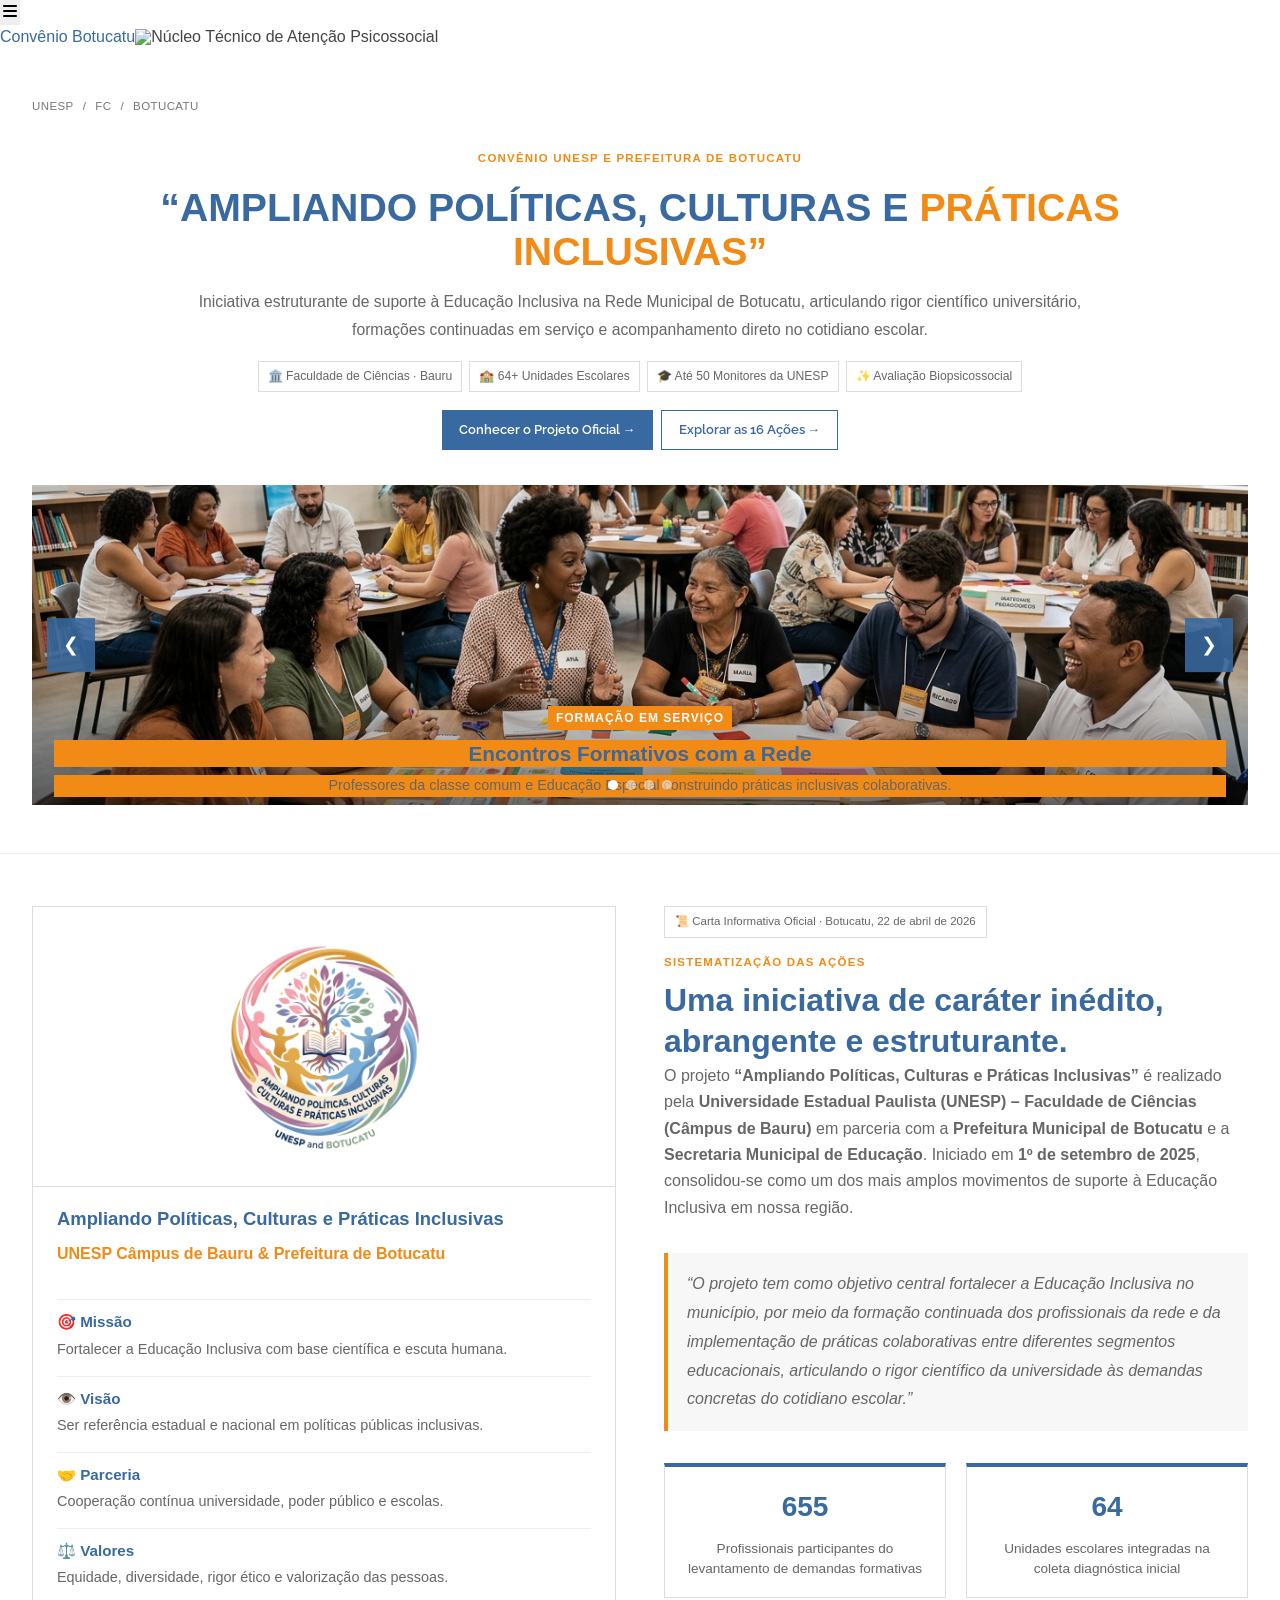
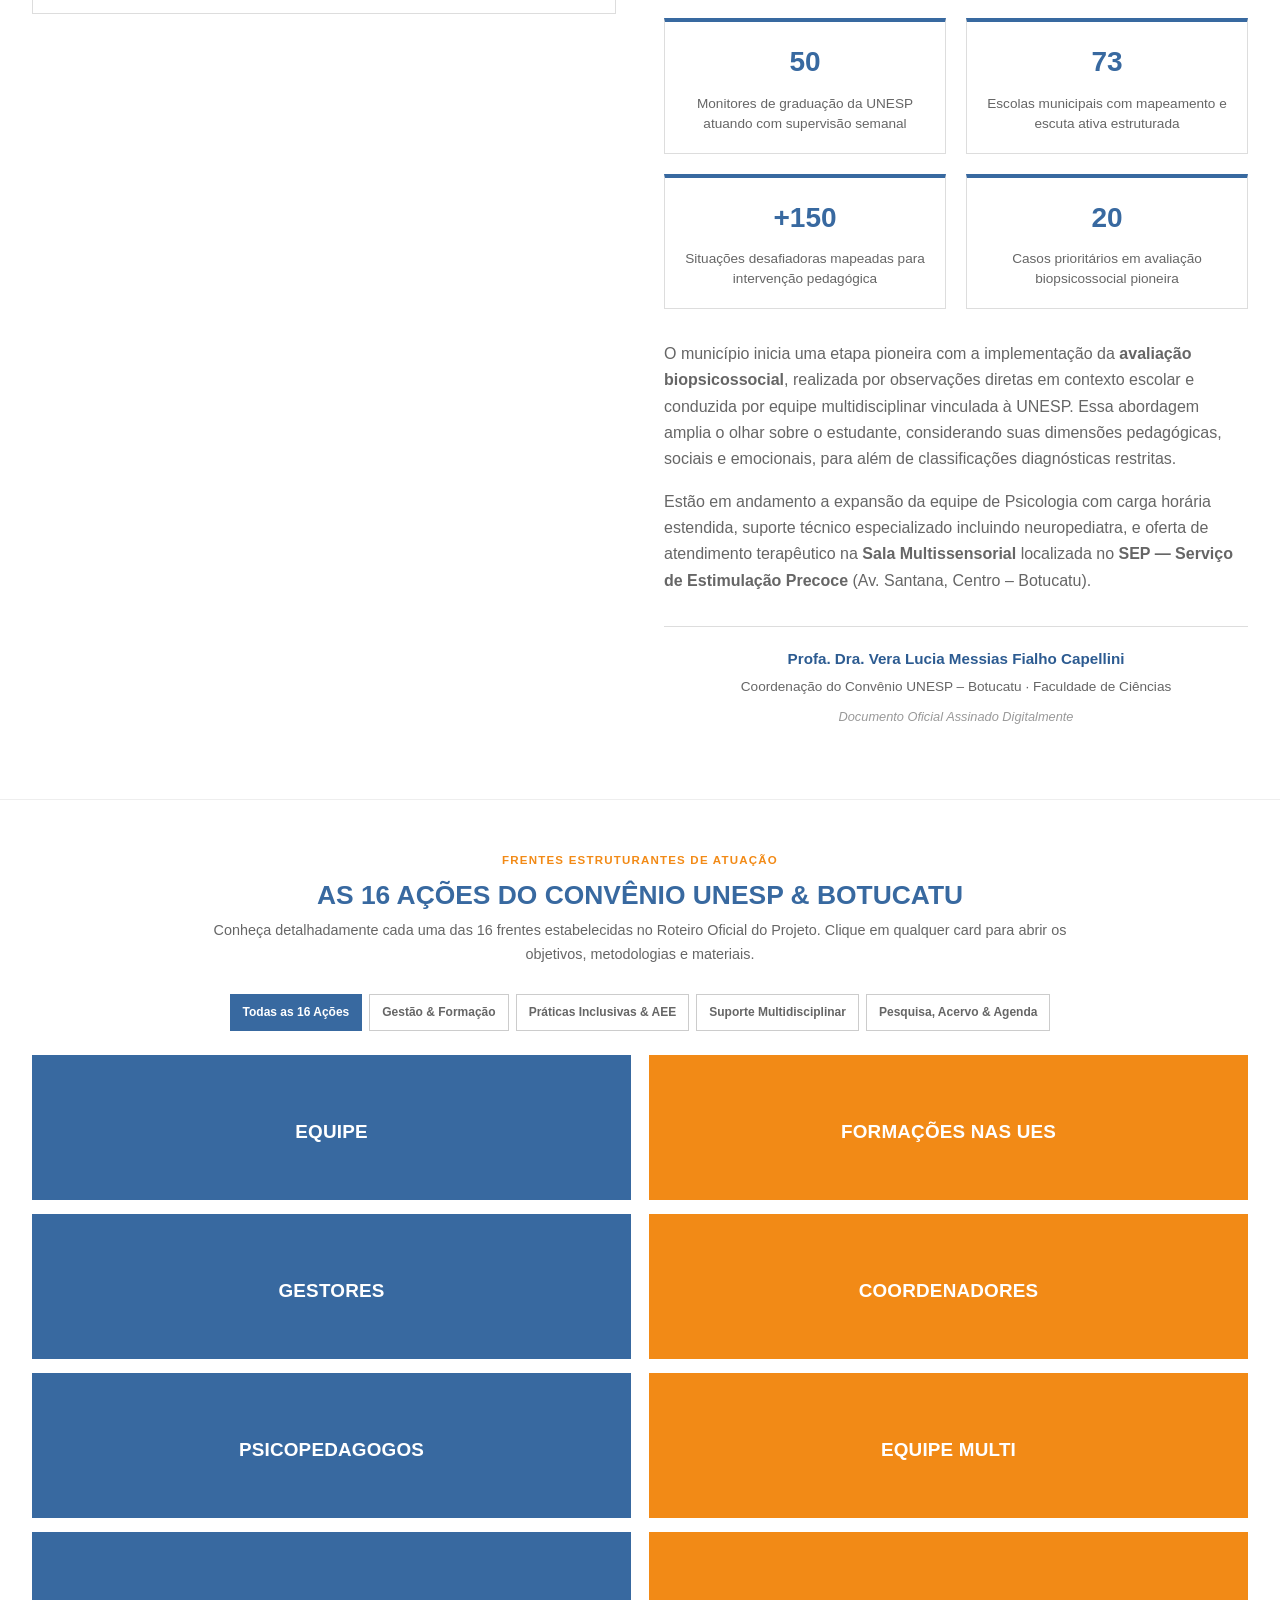
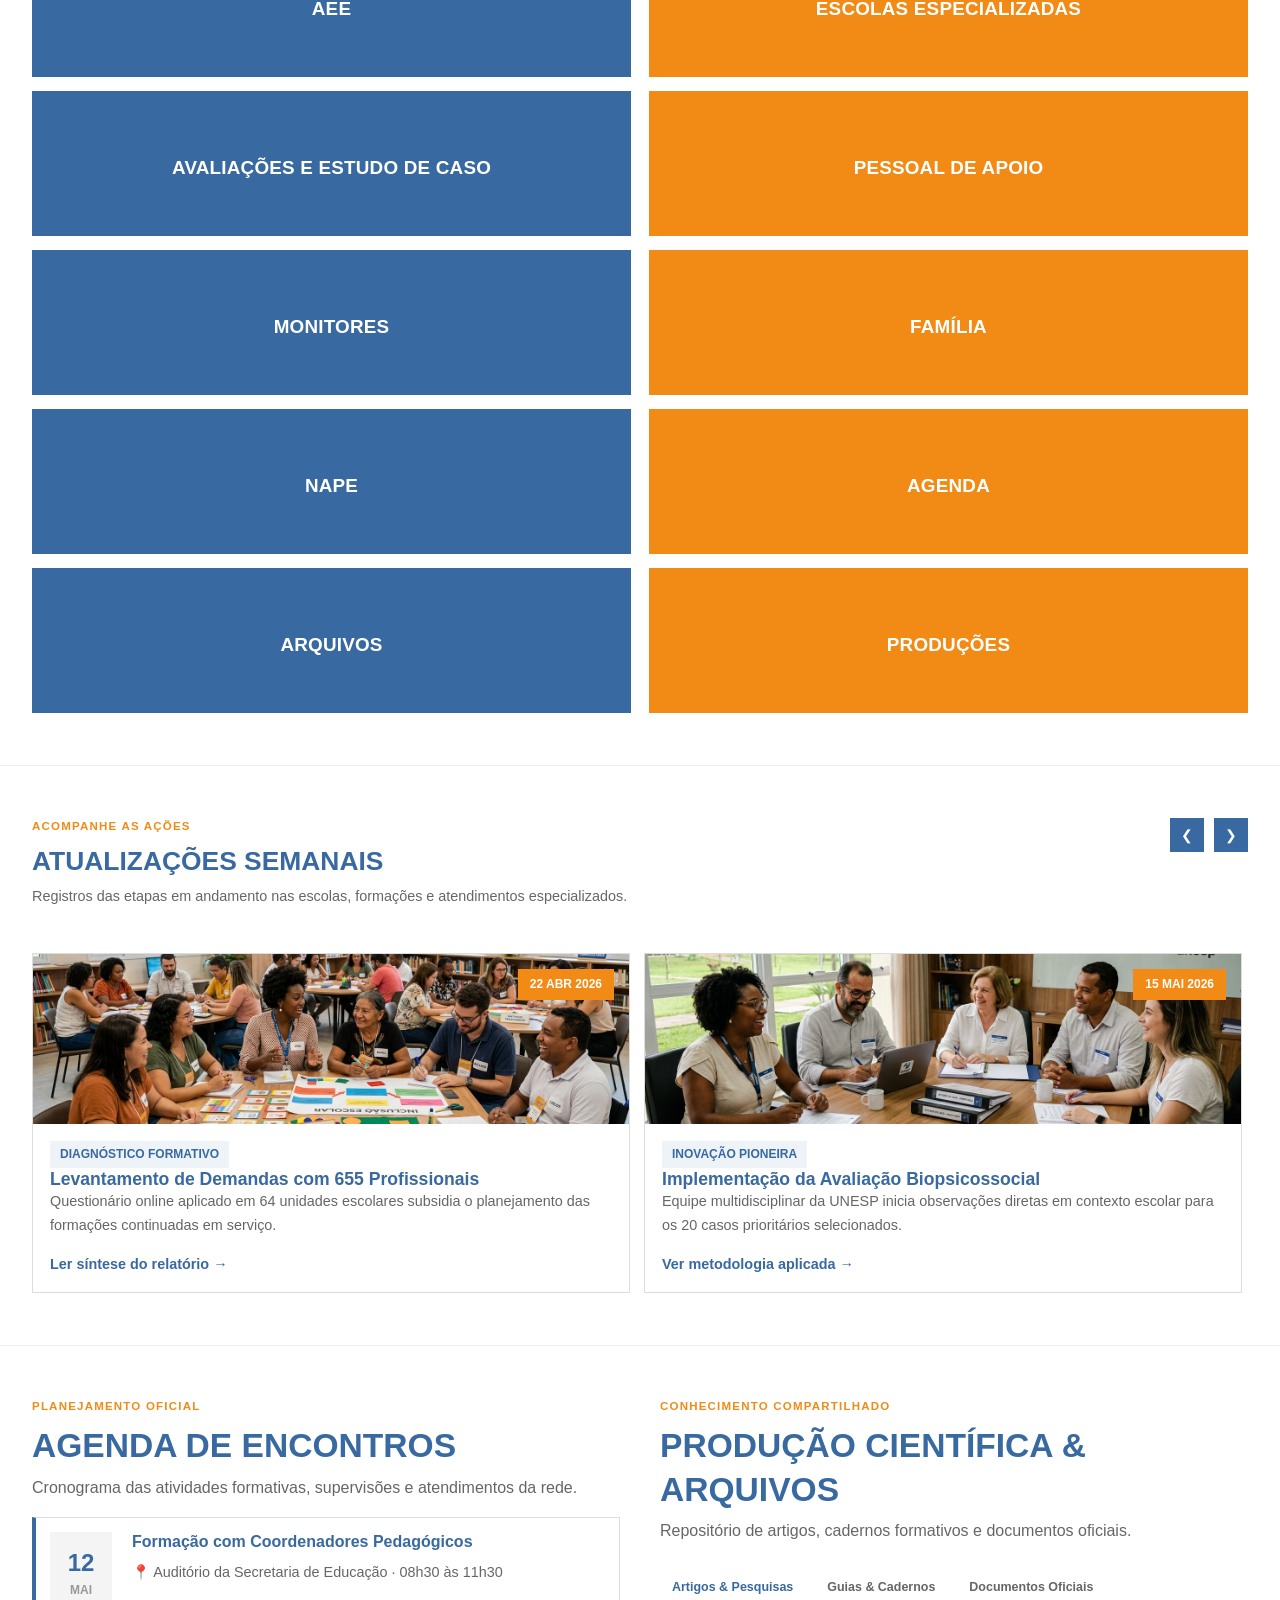
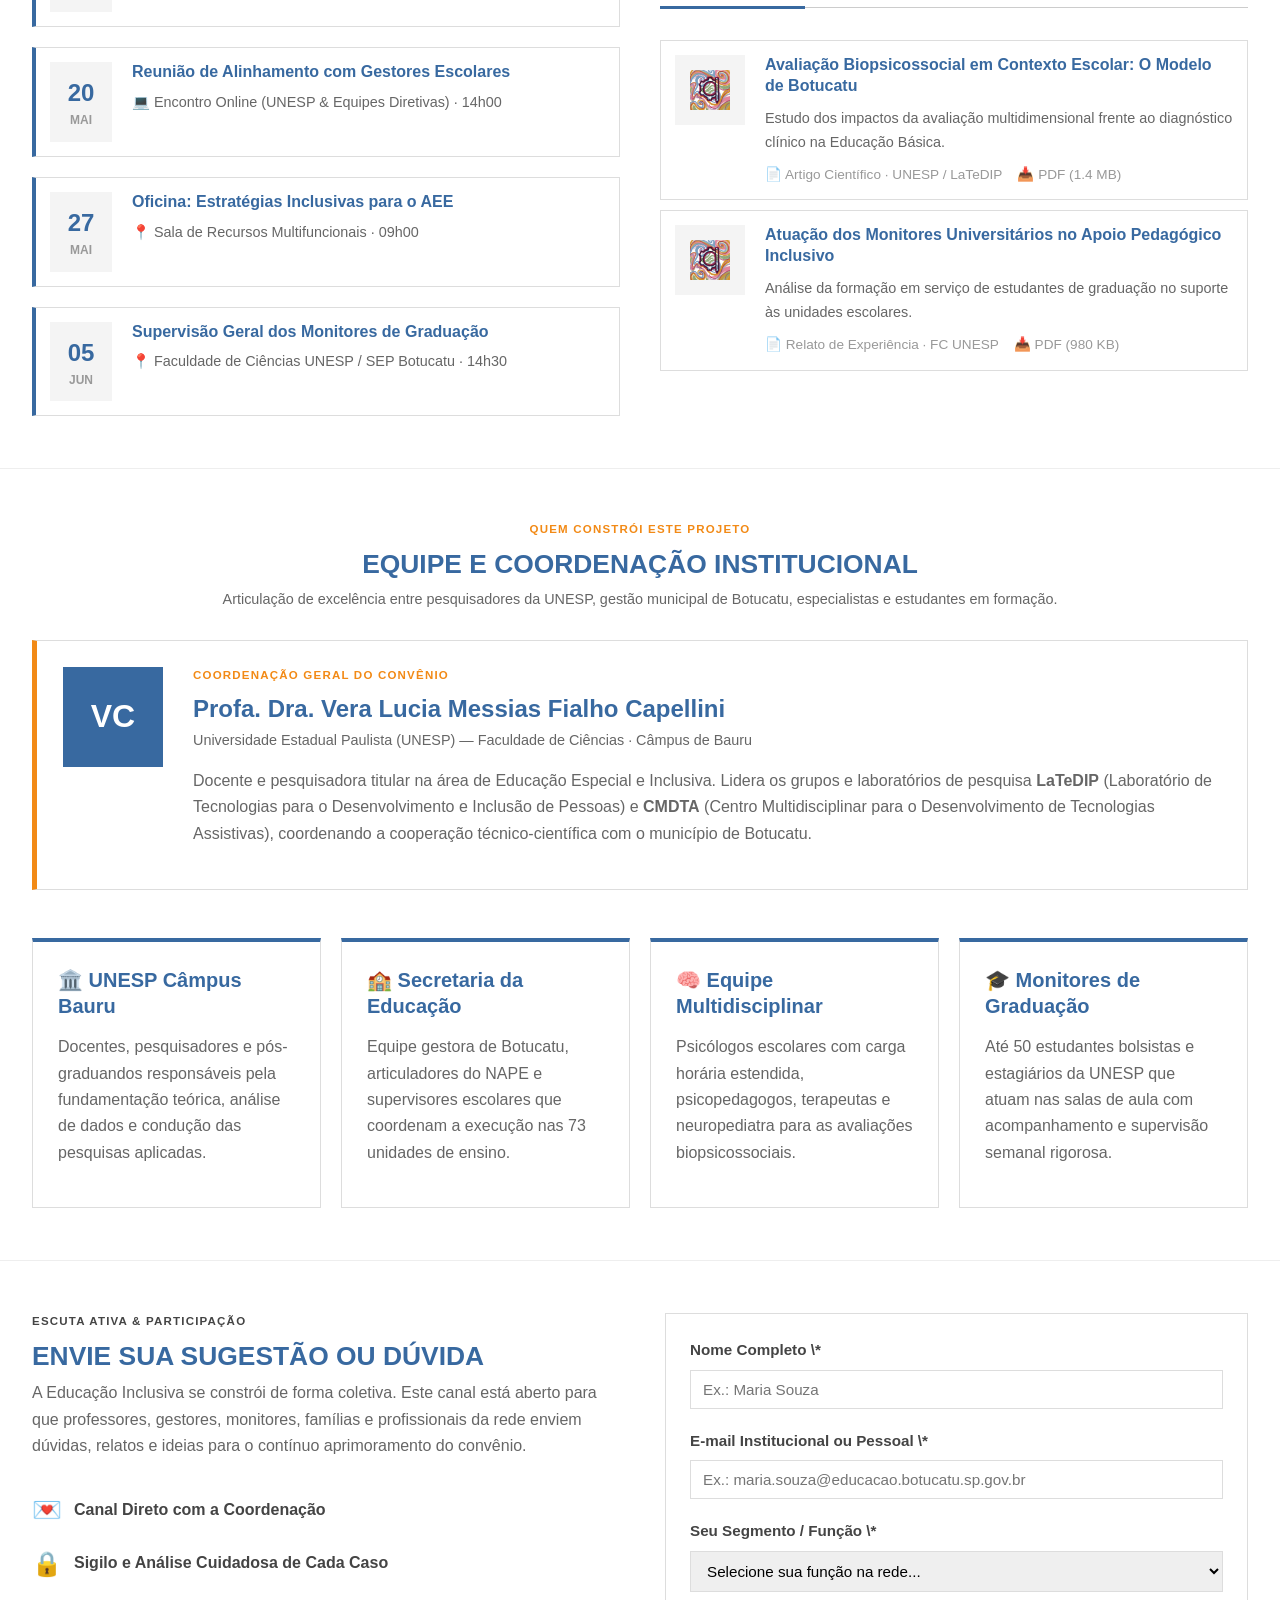
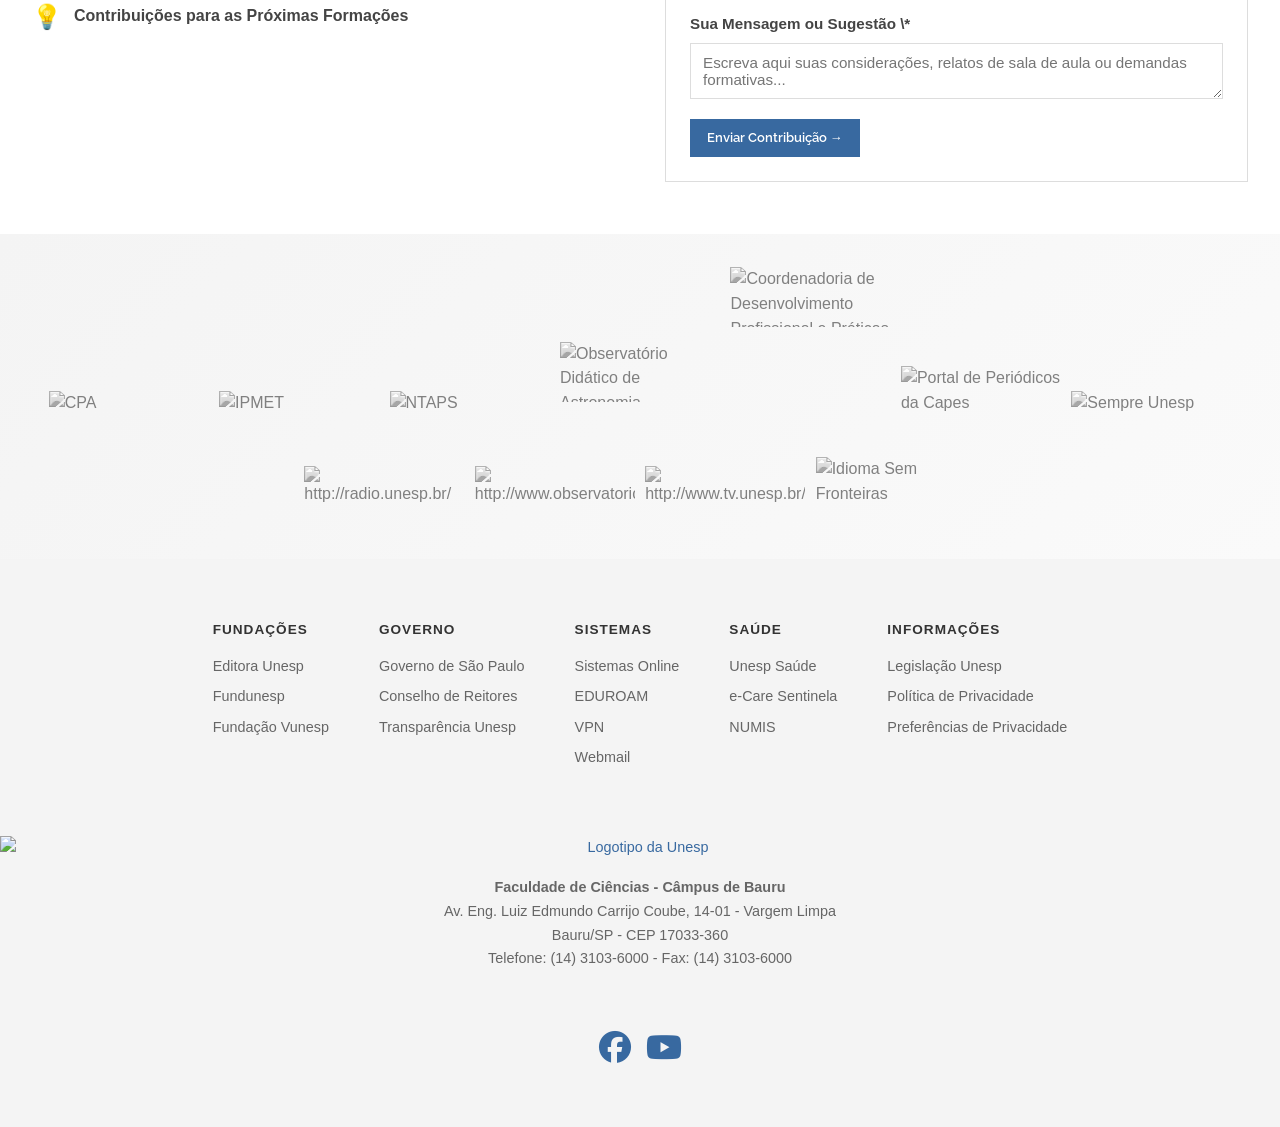
==== commit 40414ea0: "Apagando uns arquivo inuteis" ====
--- a/index.html
+++ b/index.html
@@ -1,105 +1,306 @@
-<!doctype html>
-<html class="no-js" lang="pt-br">
+<!DOCTYPE html>
+
 <head>
-	<meta charset="utf-8">
-	<meta http-equiv="x-ua-compatible" content="ie=edge">
-	<meta name="viewport" content="width=device-width, initial-scale=1.0">
-	<title>Convênio UNESP & Prefeitura de Botucatu | Ampliando Políticas, Culturas e Práticas Inclusivas</title>
-	<meta http-equiv="Content-Type" content="text/html; charset=UTF-8" />
-	<meta http-equiv="pragma" content="no-cache" />
-	<meta name="description" content="Convênio UNESP e Prefeitura de Botucatu — Ampliando Políticas, Culturas e Práticas Inclusivas na Rede Municipal de Ensino." />
-	<meta name="robots" content="max-image-preview:large">
-	
-	<!-- Open Graph / Social Media -->
-	<meta property="og:type" content="website">
-	<meta property="og:title" content="Convênio UNESP & Prefeitura de Botucatu | Ampliando Políticas, Culturas e Práticas Inclusivas">
-	<meta property="og:description" content="Iniciativa estruturante de suporte à Educação Inclusiva na Rede Municipal de Botucatu">
-	<meta property="og:locale" content="pt_BR">
-	
-	<!-- Google Fonts: Raleway (similar ao site UNESP) & Nunito Sans -->
-	<link rel="preconnect" href="https://fonts.googleapis.com">
-	<link rel="preconnect" href="https://fonts.gstatic.com" crossorigin>
-	<link href="https://fonts.googleapis.com/css?family=Raleway:200,300,500,800" rel="stylesheet">
-	<link href="https://fonts.googleapis.com/css2?family=Nunito+Sans:ital,opsz,wght@0,6..12,400;0,6..12,600;0,6..12,700;0,6..12,800;1,6..12,400&display=swap" rel="stylesheet">
-	
-	<!-- Font Awesome -->
-	<link rel="stylesheet" href="https://cdnjs.cloudflare.com/ajax/libs/font-awesome/6.5.2/css/all.min.css" integrity="sha512-SnH5WK+bZxgPHs44uWIX+LLJAJ9/2PkPKZ5QiAj6Ta86w+fsb2TkcmfRyVX3pBnMFcV7oQPJkl9QevSCWr3W6A==" crossorigin="anonymous" referrerpolicy="no-referrer" />
-	
-	<!-- Estilos Globais -->
-	<link rel="stylesheet" href="styles.css" />
+  <meta charset="utf-8">
+  <meta http-equiv="x-ua-compatible" content="ie=edge">
+  <meta name="viewport" content="width=device-width, initial-scale=1.0">
+  <title>Convênio UNESP & Prefeitura de Botucatu | Ampliando Políticas, Culturas e Práticas Inclusivas</title>
+  <meta http-equiv="Content-Type" content="text/html; charset=UTF-8" />
+  <meta http-equiv="pragma" content="no-cache" />
+  <meta name="description"
+    content="Convênio UNESP e Prefeitura de Botucatu — Ampliando Políticas, Culturas e Práticas Inclusivas na Rede Municipal de Ensino." />
+  <meta name="robots" content="max-image-preview:large">
+  <!-- Open Graph / Social Media -->
+  <meta property="og:type" content="website">
+  <meta property="og:title"
+    content="Convênio UNESP & Prefeitura de Botucatu | Ampliando Políticas, Culturas e Práticas Inclusivas">
+  <meta property="og:description"
+    content="Iniciativa estruturante de suporte à Educação Inclusiva na Rede Municipal de Botucatu">
+  <meta property="og:locale" content="pt_BR">
+  <!-- Google Fonts: Raleway (similar ao site UNESP) & Nunito Sans -->
+  <link rel="preconnect" href="https://fonts.googleapis.com">
+  <link rel="preconnect" href="https://fonts.gstatic.com" crossorigin>
+  <link href="https://fonts.googleapis.com/css?family=Raleway:200,300,500,800" rel="stylesheet">
+  <link
+    href="https://fonts.googleapis.com/css2?family=Nunito+Sans:ital,opsz,wght@0,6..12,400;0,6..12,600;0,6..12,700;0,6..12,800;1,6..12,400\&display=swap"
+    rel="stylesheet">
+  <link href="https://www.fc.unesp.br/imagens/icones/unesp.ico" rel="shortcut icon" type="image/x-icon" />
+  <link href="https://www.fc.unesp.br/imagens/icones/unesp.ico" rel="icon" />
+  <link rel="stylesheet" href="https://cdnjs.cloudflare.com/ajax/libs/font-awesome/6.5.2/css/all.min.css"
+    integrity="sha512-SnH5WK+bZxgPHs44uWIX+LLJAJ9/2PkPKZ5QiAj6Ta86w+fsb2TkcmfRyVX3pBnMFcV7oQPJkl9QevSCWr3W6A=="
+    crossorigin="anonymous" referrerpolicy="no-referrer" />
+  <!-- JQuery -->
+  <script src="scripts/jquery.min.js"></script>
+  <script src="scripts/jquery-ui.min.js"></script>
+  <script src="scripts/foundation.min.js"></script>
+  <script src="scripts/slick.min.js"></script>
+  <script src="scripts/jquery.colorbox.js" defer></script>
+  <!-- Arquivos JS e CSS bundled -->
+  <link rel="stylesheet" href="https://www.fc.unesp.br/biblioteca/legacy.4c9fa865.css">
+  <link rel="stylesheet" href="https://www.fc.unesp.br/css/app.min.60e323ba.css">
+  <link rel="stylesheet" href="https://www.fc.unesp.br/css/bundle.min.3162b97a.css">
+  <script src="https://www.fc.unesp.br/lib/js/bundle.min.74e064bc.js"></script>
+  <!-- Font Awesome -->
+  <link rel="stylesheet" href="https://cdnjs.cloudflare.com/ajax/libs/font-awesome/6.5.2/css/all.min.css"
+    integrity="sha512-SnH5WK+bZxgPHs44uWIX+LLJAJ9/2PkPKZ5QiAj6Ta86w+fsb2TkcmfRyVX3pBnMFcV7oQPJkl9QevSCWr3W6A=="
+    crossorigin="anonymous" referrerpolicy="no-referrer" />
+  <!-- Estilos Globais -->
+  <link rel="stylesheet" href="styles.css" />
 </head>
-<body id="site-body" class="body unresolved"  onLoad="verificaHash(true)">
-
-  <!-- 1. TOPBAR DE ACESSIBILIDADE E CONVÊNIO -->
-  <div class="topbar-institutional">
-    <div class="container topbar-inner">
-      <div class="topbar-title">
-        <span class="topbar-badge">Convênio Oficial</span>
-        <span>UNESP (Faculdade de Ciências - Bauru) & Prefeitura Municipal de Botucatu</span>
+<!-- <body id="site-body" class="body unresolved" onLoad="verificaHash(true)"> -->
+
+<body id="site-body" class="body unresolved">
+  <!-- 2. CABEÇALHO PRINCIPAL COM LOGOS INSTITUCIONAIS -->
+  <div id="pu-main-header">
+    <div id="idTopo">
+      <header id="wrapper-mobile-main-header" class="d-block d-lg-none">
+        <div id="mobile-main-header"> <button class="trigger-off-canvas me-auto" data-toggle="off-canvas"><i
+              class="fa fa-bars fa-fw"></i></button>
+          <div class="d-flex flex-column align-items-center">
+            <div id="wrapper-mobile-header-logos" class="d-flex align-items-center">
+              <div id="wrapper-mobile-header-site-logo-ou-sigla"> <a
+                  id="wrapper-mobile-main-header-sigla-ou-logo">Convênio Botucatu</a>
+              </div> <a href="https://www.fc.unesp.br/#!/"><img src="https://www.fc.unesp.br/images/unesp.svg"
+                  id="header-mobile-main-logo"></a>
+            </div>
+            <div id="wrapper-mobile-main-header-titulo">Núcleo Técnico de Atenção Psicossocial</div>
+          </div> <button class="trigger-off-canvas-right ms-auto" data-toggle="off-canvas-right"
+            style="visibility: hidden !important;"><i class="fa fa-ellipsis-v fa-fw"></i></button>
+        </div>
+        <div id="mobile-main-header-spacer"></div>
+      </header>
+      <div id="pu-site-toolbar" class="position-fixed top-0 left-0 w-100 pointer-events-none"
+        style="z-index: 1050; height: 0;">
+        <div class="container d-flex">
+          <div class="d-flex pointer-events-auto me-auto" style="margin-top: 7px; gap: 1px;"></div>
+        </div>
       </div>
-      <div class="topbar-accessibility">
-        <button type="button" class="access-btn" id="btn-contrast" aria-label="Alternar Alto Contraste">◐ Alto Contraste</button>
-        <button type="button" class="access-btn" id="btn-font-increase" aria-label="Aumentar tamanho do texto">A+</button>
-        <button type="button" class="access-btn" id="btn-font-decrease" aria-label="Diminuir tamanho do texto">A-</button>
-      </div>
+      <header id="general-header" class="d-none d-lg-block" data-pu-site-loaded="">
+        <div id="pu-top-menu" class="bg-dark-blue py-1 text-white">
+          <div class="container d-flex align-items-center gap-1">
+            <div id="top-menu-left" class="d-flex gap-2 align-items-center">
+              <div class="helper arrow-right font-12 nowrap">Navegar para</div>
+              <div id="locate-yourself-menu" class="d-flex align-items-center gap-1">
+                <div class="position-relative " hidden=""><select id="acesso-rapido"
+                    onchange="document.location.href = this.value;" class="form-select form-select-sm font-12"
+                    aria-label="Navegação rápida" style="width: 130px;">
+                    <option value="" selected="" disabled="">Acesso rápido</option>
+                    <option value="http://vestibular.unesp.br/">Vestibular</option>
+                  </select></div><select id="acesso-rapido-unidades" onchange="document.location.href = this.value;"
+                  class="form-select form-select-sm font-12" aria-label="Menu de acesso às Unidades Unesp"
+                  style="width: 105px;">
+                  <option value="" disabled="" selected="">Unidades</option>
+                  <optgroup label="Reitoria">
+                    <option value="https://www.unesp.br">Portal da Universidade</option>
+                    <option value="https://www.unesp.br/unidades">Todas as unidades</option>
+                  </optgroup>
+                  <optgroup label="Araçatuba">
+                    <option value="https://www.fmva.unesp.br">Faculdade de Medicina Veterinária</option>
+                    <option value="https://www.foa.unesp.br">Faculdade de Odontologia</option>
+                  </optgroup>
+                  <optgroup label="Araraquara">
+                    <option value="https://www.fcfar.unesp.br">Faculdade de Ciências Farmacêuticas</option>
+                    <option value="https://www.fclar.unesp.br">Faculdade de Ciências e Letras</option>
+                    <option value="https://www.foar.unesp.br">Faculdade de Odontologia</option>
+                    <option value="https://www.iq.unesp.br">Instituto de Química</option>
+                  </optgroup>
+                  <optgroup label="Assis">
+                    <option value="https://www.assis.unesp.br">Faculdade de Ciências e Letras</option>
+                  </optgroup>
+                  <optgroup label="Bauru">
+                    <option value="https://www.bauru.unesp.br">Administração geral</option>
+                    <option value="https://www.faac.unesp.br">Faculdade de Arquitetura, Artes, Comunicação e Design
+                    </option>
+                    <option value="https://www.fc.unesp.br">Faculdade de Ciências</option>
+                    <option value="https://www.feb.unesp.br">Faculdade de Engenharia</option>
+                    <option value="https://www.radio.unesp.br">Rádio Unesp FM</option>
+                    <option value="https://www.tv.unesp.br">Televisão Universitária</option>
+                    <option value="https://www.ipmet.unesp.br">Instituto de Pesquisas Meteorológicas</option>
+                    <option value="https://cti.feb.unesp.br">Colégio Técnico Industrial "Prof. Isaac Portal Roldán"
+                    </option>
+                  </optgroup>
+                  <optgroup label="Botucatu">
+                    <option value="https://www.btu.unesp.br">Administração geral</option>
+                    <option value="https://www.fca.unesp.br">Faculdade de Ciências Agronômicas</option>
+                    <option value="https://www.fmb.unesp.br">Faculdade de Medicina</option>
+                    <option value="https://www.fmvz.unesp.br">Faculdade de Medicina Veterinária e Zootecnia</option>
+                    <option value="https://www.ibb.unesp.br">Instituto de Biociências</option>
+                    <option value="https://www.hc.fmb.unesp.br">Hospital das Clínicas</option>
+                    <option value="https://www.cerat.unesp.br">Centro de Raízes e Amidos Tropicais</option>
+                  </optgroup>
+                  <optgroup label="Dracena">
+                    <option value="https://www.dracena.unesp.br">Faculdade de Ciências Agrárias e Tecnológicas</option>
+                  </optgroup>
+                  <optgroup label="Franca">
+                    <option value="https://www.franca.unesp.br">Faculdade de Ciências Humanas e Sociais</option>
+                  </optgroup>
+                  <optgroup label="Guaratinguetá">
+                    <option value="https://www.feg.unesp.br">Faculdade de Engenharia e Ciências</option>
+                  </optgroup>
+                  <optgroup label="Ilha Solteira">
+                    <option value="https://www.feis.unesp.br">Faculdade de Engenharia</option>
+                  </optgroup>
+                  <optgroup label="Itapeva">
+                    <option value="https://www.itapeva.unesp.br">Instituto de Ciências e Engenharia</option>
+                  </optgroup>
+                  <optgroup label="Jaboticabal">
+                    <option value="https://www.fcav.unesp.br">Faculdade de Ciências Agrárias e Veterinárias</option>
+                    <option value="https://www.caunesp.unesp.br">Centro de Aquicultura</option>
+                  </optgroup>
+                  <optgroup label="Litoral Paulista">
+                    <option value="https://www.clp.unesp.br">Instituto de Biociências</option>
+                  </optgroup>
+                  <optgroup label="Marília">
+                    <option value="https://www.marilia.unesp.br">Faculdade de Filosofia e Ciências</option>
+                  </optgroup>
+                  <optgroup label="Ourinhos">
+                    <option value="https://www.ourinhos.unesp.br">Faculdade de Ciências, Tecnologia e Educação</option>
+                  </optgroup>
+                  <optgroup label="Presidente Prudente">
+                    <option value="https://www.fct.unesp.br">Faculdade de Ciências e Tecnologia</option>
+                  </optgroup>
+                  <optgroup label="Registro">
+                    <option value="https://www.registro.unesp.br">Faculdade de Ciências Agrárias do Vale do Ribeira
+                    </option>
+                  </optgroup>
+                  <optgroup label="Rio Claro">
+                    <option value="https://www.rc.unesp.br/ib">Instituto de Biociências</option>
+                    <option value="https://igce.rc.unesp.br">Instituto de Geociências e Ciências Exatas</option>
+                  </optgroup>
+                  <optgroup label="Rosana">
+                    <option value="https://www.rosana.unesp.br">Faculdade de Engenharia e Ciências</option>
+                  </optgroup>
+                  <optgroup label="São João da Boa Vista">
+                    <option value="https://www.sjbv.unesp.br">Faculdade de Engenharia</option>
+                  </optgroup>
+                  <optgroup label="São José do Rio Preto">
+                    <option value="https://www.ibilce.unesp.br">Instituto de Biociências, Letras e Ciências Exatas
+                    </option>
+                  </optgroup>
+                  <optgroup label="São José dos Campos">
+                    <option value="https://www.ict.unesp.br">Instituto de Ciência e Tecnologia</option>
+                  </optgroup>
+                  <optgroup label="São Paulo">
+                    <option value="https://www.ia.unesp.br">Instituto de Artes</option>
+                    <option value="https://www.ift.unesp.br">Instituto de Física Teórica</option>
+                    <option value="https://www.ippri.unesp.br">Instituto de Políticas Públicas e Relações Internacionais
+                    </option>
+                  </optgroup>
+                  <optgroup label="Sorocaba">
+                    <option value="https://www.sorocaba.unesp.br">Instituto de Ciência e Tecnologia</option>
+                  </optgroup>
+                  <optgroup label="Tupã">
+                    <option value="https://www.tupa.unesp.br">Faculdade de Ciências e Engenharia</option>
+                  </optgroup>
+                </select>
+                <div id="links-topo" class="d-flex align-items-center gap-1">
+                  <div class=""><a href="/imprensa" class="btn btn-sm font-12 text-white btn-dark-blue"><i
+                        class="fa fa-file-text font-14 me-1 d-none "></i><span> ACI Unesp - Imprensa</span></a></div>
+                  <div class=""><a href="https://www.unesp.br/ouvidoria_ses/carta-de-servicos/" target="_blank"
+                      class="btn btn-sm font-12 text-white btn-dark-blue"><i
+                        class="fa fa-phone font-14 me-1 d-none "></i><span> Carta de Serviços</span></a></div>
+                  <div class=""><a href="http://agenda.unesp.br" target="_blank"
+                      class="btn btn-sm font-12 text-white btn-dark-blue"><i
+                        class="fa fa-phone font-14 me-1 d-none "></i><span> Lista Telefônica</span></a></div>
+                  <div class=""><a href="lib/modals/modal-fale-conosco.php" rel="modal" data-modal-width="800"
+                      data-modal-height="760" class="btn btn-sm font-12 text-white btn-dark-blue"><i
+                        class="fa fa-envelope font-14 me-1 d-none "></i><span> Fale Conosco</span></a></div>
+                </div>
+              </div>
+            </div>
+            <div id="wrapper-main-search" class="ms-auto">
+              <form action="https://www.google.com/search" id="main-search" name="searchform" target="_blank">
+                <div class="input-group input-group-sm"><input type="text" class="form-control search font-12" name="q"
+                    placeholder="buscar em unesp.br" title="Buscar em unesp.br" aria-label="Buscar em unesp.br"
+                    required="required" aria-describedby="pt-search-button" style="width: 135px;"><button
+                    class="btn btn-blue text-white font-12" type="submit" id="pt-search-button"><i
+                      class="fa fa-search"></i><span class="visually-hidden">Buscar</span></button></div><input
+                  name="sitesearch" type="hidden" value="https://www2.unesp.br">
+              </form>
+              <form action="https://www.google.com/search" id="main-search-en" name="searchform" target="_blank"
+                style="display: none;">
+                <div class="input-group input-group-sm"><input type="text" class="form-control search font-12" name="q"
+                    placeholder="search in unesp.br" title="Search in unesp.br" aria-label="Search in unesp.br"
+                    required="required" aria-describedby="en-search-button" style="width: 135px;"><button
+                    class="btn btn-blue text-white font-12" type="submit" id="en-search-button"><i
+                      class="fa fa-search"></i><span class="visually-hidden">Search</span></button></div><input
+                  name="sitesearch" type="hidden" value="https://www2.unesp.br">
+              </form>
+            </div>
+          </div>
+        </div>
+        <div id="pu-site-header-default" class="is-subsite  with-site-titulo with-unesp-logo " style="">
+          <div class="container">
+            <div class="d-flex w-100 justify-content-center">
+              <!-- este elemento existe apenas para centralizar os elementos do header -->
+              <div class="me-auto" id="pu-site-header-default-midias-sociais-e-idiomas-spacer" tabindex="-1">
+                <div id="pu-site-header-default-midias-sociais-e-idiomas"
+                  class="d-flex justify-content-center align-items-end flex-column gap-1 h-100"> </div>
+              </div>
+              <div class="d-flex flex-column gap-3 py-4 position-relative align-items-center">
+                <div id="pu-site-header-default-titulo-e-logo-elements" class="align-items-center">
+                  <h2 id="pu-site-header-default-titulo-e-sigla" class=""> <a
+                      title="Retornar à home do site NTAPS Núcleo Técnico de Atenção Psicossocial" href="#!/ntaps">
+                      <div id="pu-site-header-default-titulo-e-sigla-inner-wrapper">
+                        <div class="titulo-com-sigla"> <span class="sigla">Convêncio Oficial</span> <span
+                            class="titulo small">UNESP (Faculdade de Ciências - Bauru) & Prefeitura Municipal de
+                            Botucatu</span> </div>
+                      </div>
+                    </a></h2>
+                  <div class="pu-site-header-default-separator"></div>
+                  <div id="pu-site-header-default-logo-unesp"
+                    class="align-self-center d-flex flex-column flex-row gap-2">
+                    <div id="pu-site-header-default-logos" class="d-flex gap-4" style="height: 60px;">
+                      <!-- Para o site comemorativo dos 50 anos --> <a href="https://www.unesp.br/50anos"
+                        target="_blank" title="Conheça o site comemorativo do cinquentenário da Unesp"
+                        class="hover-opacity-75 d-block h-100"> <img
+                          src="https://www.fc.unesp.br/images/logo-50-anos-horizontal-secundario.png"
+                          alt="Logotipo comemorativo dos 50 anos da Unesp" class="h-100"> </a>
+                      <!-- / Para o site comemorativo dos 50 anos --> <a href="https://www.fc.unesp.br/#!/"
+                        id="pu-main-logo" title="Retornar à home do portal"
+                        class="d-flex flex-column h-100 gap-2 align-items-start"> <img alt="Logotipo da Unesp"
+                          src="https://www.fc.unesp.br/images/unesp.svg" class="h-100"> </a>
+                    </div>
+                    <div class="font-12 text-dark"> Faculdade de Ciências <br>Câmpus de Bauru </div>
+                  </div>
+                </div>
+              </div>
+              <div class="ms-auto align-self-stretch my-2">
+                <div id="pu-site-header-default-midias-sociais-e-idiomas"
+                  class="d-flex justify-content-center align-items-end flex-column gap-1 h-100"> </div>
+              </div>
+            </div>
+          </div>
+        </div>
+        <div class="pu-menu-full-gray pu-menu-justified-center">
+          <div class="container">
+            <ul class="pu-menu" id="pu-main-menu">
+              <li><a href="#inicio" target="_parent"><span>Início</span></a></li>
+              <li><a href="#projeto" target="_parent"><span>O Projeto</span></a></li>
+              <li><a href="#acoes" target="_parent"><span>As 16 Ações</span></a></li>
+              <li><a href="#atualizacoes" target="_parent"><span>Atualizações</span></a></li>
+              <li><a href="#agenda" target="_parent"><span>Agenda</span></a></li>
+              <li><a href="#equipe" target="_parent"><span>Equipe</span></a></li>
+              <li><a href="#producoes" target="_parent"><span>Produções</span></a></li>
+              <li><a href="#sugestoes" target="_parent"><span>Sugestões</span></a></li>
+            </ul>
+          </div>
+        </div>
+      </header>
     </div>
   </div>
-
-  <!-- 2. CABEÇALHO PRINCIPAL COM LOGOS INSTITUCIONAIS -->
-  <header class="site-header" id="site-header">
-    <div class="container header-container">
-      <div class="brand-group">
-        <div class="brand-logos">
-          <!-- Logo UNESP / FC Bauru -->
-          <a href="#inicio" class="unesp-brand" title="UNESP - Faculdade de Ciências - Câmpus de Bauru">
-            <span class="unesp-logo-badge">unesp</span>
-            <div class="botucatu-brand">
-              <strong>50 anos</strong>
-              <span>FC • Câmpus Bauru</span>
-            </div>
-          </a>
-
-          <div class="brand-divider"></div>
-
-          <!-- Logo Prefeitura de Botucatu / Secretaria da Educação -->
-          <div class="botucatu-brand">
-            <strong>Prefeitura de Botucatu</strong>
-            <span>Secretaria Municipal de Educação</span>
-          </div>
-        </div>
-
-        <div class="partner-badges d-none-mobile">
-          <span class="partner-tag" title="Centro Multidisciplinar para o Desenvolvimento de Tecnologias Assistivas">CMDTA</span>
-          <span class="partner-tag" title="Laboratório de Tecnologias para o Desenvolvimento e Inclusão de Pessoas">LaTeDIP</span>
-        </div>
-      </div>
-
-      <!-- Navegação Principal -->
-      <nav class="main-nav" id="main-nav" aria-label="Navegação do site">
-        <a href="#inicio">Início</a>
-        <a href="#projeto">O Projeto</a>
-        <a href="#acoes">Ações (16 Frentes)</a>
-        <a href="#atualizacoes">Atualizações</a>
-        <a href="#agenda">Agenda</a>
-        <a href="#equipe">Equipe</a>
-        <a href="#producoes">Produções</a>
-        <a href="#sugestoes">Sugestões</a>
-        <a href="#contato">Contato</a>
-      </nav>
-
-      <div class="header-actions">
-        <a href="#sugestoes" class="btn-header-cta">
-          <span>Envie sua Sugestão</span> →
-        </a>
-        <button type="button" class="mobile-toggle" id="mobile-toggle" aria-label="Abrir menu de navegação" aria-expanded="false">
-          ☰
-        </button>
-      </div>
-    </div>
-  </header>
-
   <main>
     <!-- 3. HERO BANNER COM CARROSSEL DE FOTOS DO TOPO (EXIGÊNCIA DO ROTEIRO) -->
+    <section class="portal-hero" aria-label="Identificação do projeto">
+      <div class="container portal-hero-inner">
+        <div class="portal-breadcrumb">
+          <a href="#inicio">UNESP</a><span>/</span>
+          <a href="#inicio">FC</a><span>/</span>
+          <span>BOTUCATU</span>
+        </div>
+      </div>
+    </section>
+
     <section class="hero-section" id="inicio">
       <div class="container hero-grid">
         <div class="hero-content">
@@ -109,71 +310,72 @@
             <span class="gradient-text">PRÁTICAS INCLUSIVAS”</span>
           </h1>
           <p class="hero-lead">
-            Iniciativa estruturante de suporte à Educação Inclusiva na Rede Municipal de Botucatu, articulando rigor científico universitário, formações continuadas em serviço e acompanhamento direto no cotidiano escolar.
+            Iniciativa estruturante de suporte à Educação Inclusiva na Rede Municipal de Botucatu, articulando rigor
+            científico universitário, formações continuadas em serviço e acompanhamento direto no cotidiano escolar.
           </p>
-
           <div class="hero-meta-pills">
             <span class="meta-pill">🏛️ Faculdade de Ciências · Bauru</span>
             <span class="meta-pill">🏫 64+ Unidades Escolares</span>
             <span class="meta-pill">🎓 Até 50 Monitores da UNESP</span>
             <span class="meta-pill">✨ Avaliação Biopsicossocial</span>
           </div>
-
           <div class="hero-cta-group">
             <a href="#projeto" class="btn btn-primary">Conhecer o Projeto Oficial →</a>
             <a href="#acoes" class="btn btn-outline">Explorar as 16 Ações →</a>
           </div>
         </div>
-
         <!-- Carrossel de Fotos do Topo -->
         <div class="hero-carousel-container" aria-label="Carrossel de fotos das ações do projeto">
           <div class="photo-carousel">
             <div class="photo-carousel-track" id="photo-track">
               <!-- Slide 1: Formação de Professores -->
               <div class="photo-slide">
-                <img src="assets/images/foto-formacao.jpg" alt="Formação continuada com professores da rede municipal de Botucatu" />
+                <img src="assets/images/foto-formacao.jpg"
+                  alt="Formação continuada com professores da rede municipal de Botucatu" />
                 <div class="photo-slide-overlay">
                   <span class="photo-slide-tag">Formação em Serviço</span>
                   <h3 class="photo-slide-title">Encontros Formativos com a Rede</h3>
-                  <p class="photo-slide-desc">Professores da classe comum e Educação Especial construindo práticas inclusivas colaborativas.</p>
-                </div>
-              </div>
-
+                  <p class="photo-slide-desc">Professores da classe comum e Educação Especial construindo práticas
+                    inclusivas colaborativas.</p>
+                </div>
+              </div>
               <!-- Slide 2: Sala Multissensorial no SEP -->
               <div class="photo-slide">
-                <img src="assets/images/foto-sala-multissensorial.jpg" alt="Atendimento na Sala Multissensorial no SEP Botucatu" />
+                <img src="assets/images/foto-sala-multissensorial.jpg"
+                  alt="Atendimento na Sala Multissensorial no SEP Botucatu" />
                 <div class="photo-slide-overlay">
                   <span class="photo-slide-tag">Espaço Inovador · SEP</span>
                   <h3 class="photo-slide-title">Sala Multissensorial de Estimulação Precoce</h3>
-                  <p class="photo-slide-desc">Atendimento terapêutico especializado localizado na Av. Santana, Centro de Botucatu.</p>
-                </div>
-              </div>
-
+                  <p class="photo-slide-desc">Atendimento terapêutico especializado localizado na Av. Santana, Centro de
+                    Botucatu.</p>
+                </div>
+              </div>
               <!-- Slide 3: Monitores nas Escolas -->
               <div class="photo-slide">
-                <img src="assets/images/foto-monitores.jpg" alt="Estudantes de graduação da UNESP atuando como monitores em sala de aula" />
+                <img src="assets/images/foto-monitores.jpg"
+                  alt="Estudantes de graduação da UNESP atuando como monitores em sala de aula" />
                 <div class="photo-slide-overlay">
                   <span class="photo-slide-tag">Suporte Direto</span>
                   <h3 class="photo-slide-title">Atuação dos Monitores da UNESP</h3>
-                  <p class="photo-slide-desc">Até 50 estudantes de graduação com supervisão semanal direta apoiando o cotidiano escolar.</p>
-                </div>
-              </div>
-
+                  <p class="photo-slide-desc">Até 50 estudantes de graduação com supervisão semanal direta apoiando o
+                    cotidiano escolar.</p>
+                </div>
+              </div>
               <!-- Slide 4: Reunião Multidisciplinar e Estudo de Caso -->
               <div class="photo-slide">
-                <img src="assets/images/foto-equipe.jpg" alt="Reunião da Equipe Multidisciplinar de Estudo de Caso e Avaliação Biopsicossocial" />
+                <img src="assets/images/foto-equipe.jpg"
+                  alt="Reunião da Equipe Multidisciplinar de Estudo de Caso e Avaliação Biopsicossocial" />
                 <div class="photo-slide-overlay">
                   <span class="photo-slide-tag">Avaliação Pioneira</span>
                   <h3 class="photo-slide-title">Estudos de Caso & Avaliação Biopsicossocial</h3>
-                  <p class="photo-slide-desc">Olhar ampliado sobre dimensões pedagógicas, emocionais e sociais dos estudantes.</p>
-                </div>
-              </div>
-            </div>
-
+                  <p class="photo-slide-desc">Olhar ampliado sobre dimensões pedagógicas, emocionais e sociais dos
+                    estudantes.</p>
+                </div>
+              </div>
+            </div>
             <!-- Controles de Navegação -->
             <button type="button" class="carousel-nav-btn prev" id="photo-prev" aria-label="Foto anterior">❮</button>
             <button type="button" class="carousel-nav-btn next" id="photo-next" aria-label="Próxima foto">❯</button>
-
             <!-- Indicadores (Dots) -->
             <div class="carousel-dots">
               <button type="button" class="carousel-dot active" aria-label="Ir para slide 1"></button>
@@ -185,7 +387,6 @@
         </div>
       </div>
     </section>
-
     <!-- 4. BLOCO PRINCIPAL: LOGO DO PROJETO & RESUMO INSTITUCIONAL (PDF 1 & 2) -->
     <section class="section-presentation" id="projeto">
       <div class="container">
@@ -193,11 +394,11 @@
           <!-- Coluna Esquerda: Imagem/Logo do Projeto e Pilares -->
           <div class="project-identity-card">
             <div class="project-logo-frame">
-              <img src="assets/images/logo-projeto.jpg" alt="Símbolo Oficial do Projeto Ampliando Políticas, Culturas e Práticas Inclusivas" />
+              <img src="assets/images/logo-projeto.jpg"
+                alt="Símbolo Oficial do Projeto Ampliando Políticas, Culturas e Práticas Inclusivas" />
             </div>
             <h3>Ampliando Políticas, Culturas e Práticas Inclusivas</h3>
             <p class="lead-partner">UNESP Câmpus de Bauru & Prefeitura de Botucatu</p>
-
             <div class="pillars-list">
               <div class="pillar-item">
                 <strong>🎯 Missão</strong>
@@ -217,7 +418,6 @@
               </div>
             </div>
           </div>
-
           <!-- Coluna Direita: Resumo do Projeto com Dados da Carta Informativa -->
           <div class="project-summary-content">
             <div>
@@ -225,15 +425,19 @@
               <span class="eyebrow">Sistematização das Ações</span>
               <h2>Uma iniciativa de caráter inédito, abrangente e estruturante.</h2>
             </div>
-
             <p>
-              O projeto <strong>“Ampliando Políticas, Culturas e Práticas Inclusivas”</strong> é realizado pela <strong>Universidade Estadual Paulista (UNESP) – Faculdade de Ciências (Câmpus de Bauru)</strong> em parceria com a <strong>Prefeitura Municipal de Botucatu</strong> e a <strong>Secretaria Municipal de Educação</strong>. Iniciado em <strong>1º de setembro de 2025</strong>, consolidou-se como um dos mais amplos movimentos de suporte à Educação Inclusiva em nossa região.
+              O projeto <strong>“Ampliando Políticas, Culturas e Práticas Inclusivas”</strong> é realizado pela
+              <strong>Universidade Estadual Paulista (UNESP) – Faculdade de Ciências (Câmpus de Bauru)</strong> em
+              parceria com a <strong>Prefeitura Municipal de Botucatu</strong> e a <strong>Secretaria Municipal de
+                Educação</strong>. Iniciado em <strong>1º de setembro de 2025</strong>, consolidou-se como um dos mais
+              amplos movimentos de suporte à Educação Inclusiva em nossa região.
             </p>
-
             <div class="letter-quote-block">
-              “O projeto tem como objetivo central fortalecer a Educação Inclusiva no município, por meio da formação continuada dos profissionais da rede e da implementação de práticas colaborativas entre diferentes segmentos educacionais, articulando o rigor científico da universidade às demandas concretas do cotidiano escolar.”
-            </div>
-
+              “O projeto tem como objetivo central fortalecer a Educação Inclusiva no município, por meio da formação
+              continuada dos profissionais da rede e da implementação de práticas colaborativas entre diferentes
+              segmentos educacionais, articulando o rigor científico da universidade às demandas concretas do cotidiano
+              escolar.”
+            </div>
             <!-- Métricas e Resultados Extraídos Diretamente da Carta Informativa -->
             <div class="metrics-grid">
               <div class="metric-card" style="--card-accent: var(--magenta);">
@@ -261,14 +465,18 @@
                 <div class="metric-label">Casos prioritários em avaliação biopsicossocial pioneira</div>
               </div>
             </div>
-
             <p>
-              O município inicia uma etapa pioneira com a implementação da <strong>avaliação biopsicossocial</strong>, realizada por observações diretas em contexto escolar e conduzida por equipe multidisciplinar vinculada à UNESP. Essa abordagem amplia o olhar sobre o estudante, considerando suas dimensões pedagógicas, sociais e emocionais, para além de classificações diagnósticas restritas.
+              O município inicia uma etapa pioneira com a implementação da <strong>avaliação biopsicossocial</strong>,
+              realizada por observações diretas em contexto escolar e conduzida por equipe multidisciplinar vinculada à
+              UNESP. Essa abordagem amplia o olhar sobre o estudante, considerando suas dimensões pedagógicas, sociais e
+              emocionais, para além de classificações diagnósticas restritas.
             </p>
             <p>
-              Estão em andamento a expansão da equipe de Psicologia com carga horária estendida, suporte técnico especializado incluindo neuropediatra, e oferta de atendimento terapêutico na <strong>Sala Multissensorial</strong> localizada no <strong>SEP — Serviço de Estimulação Precoce</strong> (Av. Santana, Centro – Botucatu).
+              Estão em andamento a expansão da equipe de Psicologia com carga horária estendida, suporte técnico
+              especializado incluindo neuropediatra, e oferta de atendimento terapêutico na <strong>Sala
+                Multissensorial</strong> localizada no <strong>SEP — Serviço de Estimulação Precoce</strong> (Av.
+              Santana, Centro – Botucatu).
             </p>
-
             <div class="letter-sign-box">
               <div class="sign-info">
                 <strong>Profa. Dra. Vera Lucia Messias Fialho Capellini</strong>
@@ -280,7 +488,6 @@
         </div>
       </div>
     </section>
-
     <!-- 5. AS 16 AÇÕES DO ROTEIRO (PDF 1 - PÁGINAS 1 E 2) -->
     <section class="section-actions" id="acoes">
       <div class="container">
@@ -288,10 +495,10 @@
           <span class="eyebrow">Frentes Estruturantes de Atuação</span>
           <h2 class="section-title">As 16 Ações do Convênio UNESP & Botucatu</h2>
           <p class="section-subtitle">
-            Conheça detalhadamente cada uma das 16 frentes estabelecidas no Roteiro Oficial do Projeto. Clique em qualquer card para abrir os objetivos, metodologias e materiais.
+            Conheça detalhadamente cada uma das 16 frentes estabelecidas no Roteiro Oficial do Projeto. Clique em
+            qualquer card para abrir os objetivos, metodologias e materiais.
           </p>
         </div>
-
         <!-- Barra de Filtros de Categoria -->
         <div class="actions-filter-bar" role="tablist" aria-label="Filtro das 16 ações">
           <button type="button" class="filter-btn active" data-filter="all">Todas as 16 Ações</button>
@@ -300,11 +507,11 @@
           <button type="button" class="filter-btn" data-filter="multidisciplinar">Suporte Multidisciplinar</button>
           <button type="button" class="filter-btn" data-filter="pesquisa">Pesquisa, Acervo & Agenda</button>
         </div>
-
         <!-- Grid com as 16 Ações -->
         <div class="actions-grid">
           <!-- 1. Equipe -->
-          <article class="action-card" data-category="gestao" data-action-key="equipe" tabindex="0" role="button" aria-haspopup="dialog">
+          <article class="action-card" data-category="gestao" data-action-key="equipe" tabindex="0" role="button"
+            aria-haspopup="dialog">
             <div>
               <div class="action-card-header">
                 <div class="action-icon-wrap" style="background:#fce7ee;">
@@ -320,9 +527,9 @@
               <span class="action-link-arrow">Ver detalhes →</span>
             </div>
           </article>
-
           <!-- 2. Formações nas UEs -->
-          <article class="action-card" data-category="gestao" data-action-key="formacoes" tabindex="0" role="button" aria-haspopup="dialog">
+          <article class="action-card" data-category="gestao" data-action-key="formacoes" tabindex="0" role="button"
+            aria-haspopup="dialog">
             <div>
               <div class="action-card-header">
                 <div class="action-icon-wrap" style="background:#eaf1e7;">
@@ -338,9 +545,9 @@
               <span class="action-link-arrow">Ver detalhes →</span>
             </div>
           </article>
-
           <!-- 3. Gestores -->
-          <article class="action-card" data-category="gestao" data-action-key="gestores" tabindex="0" role="button" aria-haspopup="dialog">
+          <article class="action-card" data-category="gestao" data-action-key="gestores" tabindex="0" role="button"
+            aria-haspopup="dialog">
             <div>
               <div class="action-card-header">
                 <div class="action-icon-wrap" style="background:#fff1d7;">
@@ -356,9 +563,9 @@
               <span class="action-link-arrow">Ver detalhes →</span>
             </div>
           </article>
-
           <!-- 4. Coordenadores -->
-          <article class="action-card" data-category="gestao" data-action-key="coordenadores" tabindex="0" role="button" aria-haspopup="dialog">
+          <article class="action-card" data-category="gestao" data-action-key="coordenadores" tabindex="0" role="button"
+            aria-haspopup="dialog">
             <div>
               <div class="action-card-header">
                 <div class="action-icon-wrap" style="background:#e3f1f6;">
@@ -367,16 +574,17 @@
                 <span class="action-num-badge">04</span>
               </div>
               <h3>Coordenadores</h3>
-              <p>Formação e mediação pedagógica para acompanhamento do ensino colaborativo e práticas em sala de aula.</p>
+              <p>Formação e mediação pedagógica para acompanhamento do ensino colaborativo e práticas em sala de aula.
+              </p>
             </div>
             <div class="action-card-footer">
               <span class="action-tag">Coordenação Pedagógica</span>
               <span class="action-link-arrow">Ver detalhes →</span>
             </div>
           </article>
-
           <!-- 5. Psicopedagogos -->
-          <article class="action-card" data-category="multidisciplinar" data-action-key="psicopedagogos" tabindex="0" role="button" aria-haspopup="dialog">
+          <article class="action-card" data-category="multidisciplinar" data-action-key="psicopedagogos" tabindex="0"
+            role="button" aria-haspopup="dialog">
             <div>
               <div class="action-card-header">
                 <div class="action-icon-wrap" style="background:#fce7ee;">
@@ -385,16 +593,17 @@
                 <span class="action-num-badge">05</span>
               </div>
               <h3>Psicopedagogos</h3>
-              <p>Intervenções especializadas para superação de barreiras de aprendizagem e estratégias personalizadas.</p>
+              <p>Intervenções especializadas para superação de barreiras de aprendizagem e estratégias personalizadas.
+              </p>
             </div>
             <div class="action-card-footer">
               <span class="action-tag">Aprendizagem</span>
               <span class="action-link-arrow">Ver detalhes →</span>
             </div>
           </article>
-
           <!-- 6. Equipe multi -->
-          <article class="action-card" data-category="multidisciplinar" data-action-key="equipe-multi" tabindex="0" role="button" aria-haspopup="dialog">
+          <article class="action-card" data-category="multidisciplinar" data-action-key="equipe-multi" tabindex="0"
+            role="button" aria-haspopup="dialog">
             <div>
               <div class="action-card-header">
                 <div class="action-icon-wrap" style="background:#e3f1f6;">
@@ -403,16 +612,17 @@
                 <span class="action-num-badge">06</span>
               </div>
               <h3>Equipe multi</h3>
-              <p>Articulação multiprofissional com psicologia escolar, neuropediatria e assessoria técnica especializada.</p>
+              <p>Articulação multiprofissional com psicologia escolar, neuropediatria e assessoria técnica
+                especializada.</p>
             </div>
             <div class="action-card-footer">
               <span class="action-tag">Multidisciplinar</span>
               <span class="action-link-arrow">Ver detalhes →</span>
             </div>
           </article>
-
           <!-- 7. AEE -->
-          <article class="action-card" data-category="praticas" data-action-key="aee" tabindex="0" role="button" aria-haspopup="dialog">
+          <article class="action-card" data-category="praticas" data-action-key="aee" tabindex="0" role="button"
+            aria-haspopup="dialog">
             <div>
               <div class="action-card-header">
                 <div class="action-icon-wrap" style="background:#fce7ee;">
@@ -428,9 +638,9 @@
               <span class="action-link-arrow">Ver detalhes →</span>
             </div>
           </article>
-
           <!-- 8. Escolas especializadas -->
-          <article class="action-card" data-category="praticas" data-action-key="escolas-especializadas" tabindex="0" role="button" aria-haspopup="dialog">
+          <article class="action-card" data-category="praticas" data-action-key="escolas-especializadas" tabindex="0"
+            role="button" aria-haspopup="dialog">
             <div>
               <div class="action-card-header">
                 <div class="action-icon-wrap" style="background:#fff1d7;">
@@ -446,9 +656,9 @@
               <span class="action-link-arrow">Ver detalhes →</span>
             </div>
           </article>
-
           <!-- 9. Avaliações e estudo de caso -->
-          <article class="action-card" data-category="multidisciplinar" data-action-key="avaliacoes" tabindex="0" role="button" aria-haspopup="dialog">
+          <article class="action-card" data-category="multidisciplinar" data-action-key="avaliacoes" tabindex="0"
+            role="button" aria-haspopup="dialog">
             <div>
               <div class="action-card-header">
                 <div class="action-icon-wrap" style="background:#eaf1e7;">
@@ -464,9 +674,9 @@
               <span class="action-link-arrow">Ver detalhes →</span>
             </div>
           </article>
-
           <!-- 10. Pessoal de apoio -->
-          <article class="action-card" data-category="praticas" data-action-key="pessoal-apoio" tabindex="0" role="button" aria-haspopup="dialog">
+          <article class="action-card" data-category="praticas" data-action-key="pessoal-apoio" tabindex="0"
+            role="button" aria-haspopup="dialog">
             <div>
               <div class="action-card-header">
                 <div class="action-icon-wrap" style="background:#e3f1f6;">
@@ -475,16 +685,17 @@
                 <span class="action-num-badge">10</span>
               </div>
               <h3>Pessoal de apoio</h3>
-              <p>Capacitação para profissionais de apoio escolar no manejo inclusivo, alimentação, locomoção e cuidado.</p>
+              <p>Capacitação para profissionais de apoio escolar no manejo inclusivo, alimentação, locomoção e cuidado.
+              </p>
             </div>
             <div class="action-card-footer">
               <span class="action-tag">Cuidado & Autonomia</span>
               <span class="action-link-arrow">Ver detalhes →</span>
             </div>
           </article>
-
           <!-- 11. Monitores -->
-          <article class="action-card" data-category="praticas" data-action-key="monitores" tabindex="0" role="button" aria-haspopup="dialog">
+          <article class="action-card" data-category="praticas" data-action-key="monitores" tabindex="0" role="button"
+            aria-haspopup="dialog">
             <div>
               <div class="action-card-header">
                 <div class="action-icon-wrap" style="background:#fce7ee;">
@@ -500,9 +711,9 @@
               <span class="action-link-arrow">Ver detalhes →</span>
             </div>
           </article>
-
           <!-- 12. Família -->
-          <article class="action-card" data-category="praticas" data-action-key="familia" tabindex="0" role="button" aria-haspopup="dialog">
+          <article class="action-card" data-category="praticas" data-action-key="familia" tabindex="0" role="button"
+            aria-haspopup="dialog">
             <div>
               <div class="action-card-header">
                 <div class="action-icon-wrap" style="background:#e3f1f6;">
@@ -518,9 +729,9 @@
               <span class="action-link-arrow">Ver detalhes →</span>
             </div>
           </article>
-
           <!-- 13. NAPE -->
-          <article class="action-card" data-category="gestao" data-action-key="nape" tabindex="0" role="button" aria-haspopup="dialog">
+          <article class="action-card" data-category="gestao" data-action-key="nape" tabindex="0" role="button"
+            aria-haspopup="dialog">
             <div>
               <div class="action-card-header">
                 <div class="action-icon-wrap" style="background:#fff1d7;">
@@ -536,9 +747,9 @@
               <span class="action-link-arrow">Ver detalhes →</span>
             </div>
           </article>
-
           <!-- 14. Agenda -->
-          <article class="action-card" data-category="pesquisa" data-action-key="agenda" tabindex="0" role="button" aria-haspopup="dialog">
+          <article class="action-card" data-category="pesquisa" data-action-key="agenda" tabindex="0" role="button"
+            aria-haspopup="dialog">
             <div>
               <div class="action-card-header">
                 <div class="action-icon-wrap" style="background:#eaf1e7;">
@@ -554,9 +765,9 @@
               <span class="action-link-arrow">Ver detalhes →</span>
             </div>
           </article>
-
           <!-- 15. Arquivos -->
-          <article class="action-card" data-category="pesquisa" data-action-key="arquivos" tabindex="0" role="button" aria-haspopup="dialog">
+          <article class="action-card" data-category="pesquisa" data-action-key="arquivos" tabindex="0" role="button"
+            aria-haspopup="dialog">
             <div>
               <div class="action-card-header">
                 <div class="action-icon-wrap" style="background:#fce7ee;">
@@ -572,9 +783,9 @@
               <span class="action-link-arrow">Ver detalhes →</span>
             </div>
           </article>
-
           <!-- 16. Produções -->
-          <article class="action-card" data-category="pesquisa" data-action-key="producoes" tabindex="0" role="button" aria-haspopup="dialog">
+          <article class="action-card" data-category="pesquisa" data-action-key="producoes" tabindex="0" role="button"
+            aria-haspopup="dialog">
             <div>
               <div class="action-card-header">
                 <div class="action-icon-wrap" style="background:#e3f1f6;">
@@ -593,7 +804,6 @@
         </div>
       </div>
     </section>
-
     <!-- 6. ATUALIZAÇÕES SEMANAIS (CARROSSEL DE NOTÍCIAS & REGISTROS) -->
     <section class="section-updates" id="atualizacoes">
       <div class="container">
@@ -601,14 +811,16 @@
           <div>
             <span class="eyebrow">Acompanhe as Ações</span>
             <h2 class="section-title">Atualizações Semanais</h2>
-            <p class="section-subtitle">Registros das etapas em andamento nas escolas, formações e atendimentos especializados.</p>
+            <p class="section-subtitle">Registros das etapas em andamento nas escolas, formações e atendimentos
+              especializados.</p>
           </div>
           <div class="updates-carousel-controls">
-            <button type="button" class="control-circle-btn" id="update-prev-btn" aria-label="Notícia anterior">❮</button>
-            <button type="button" class="control-circle-btn" id="update-next-btn" aria-label="Próxima notícia">❯</button>
-          </div>
-        </div>
-
+            <button type="button" class="control-circle-btn" id="update-prev-btn"
+              aria-label="Notícia anterior">❮</button>
+            <button type="button" class="control-circle-btn" id="update-next-btn"
+              aria-label="Próxima notícia">❯</button>
+          </div>
+        </div>
         <div class="updates-scroller" id="updates-track">
           <!-- Card 1: Diagnóstico com 655 profissionais -->
           <article class="update-news-card">
@@ -620,55 +832,59 @@
               <div>
                 <span class="update-category">Diagnóstico Formativo</span>
                 <h3>Levantamento de Demandas com 655 Profissionais</h3>
-                <p>Questionário online aplicado em 64 unidades escolares subsidia o planejamento das formações continuadas em serviço.</p>
+                <p>Questionário online aplicado em 64 unidades escolares subsidia o planejamento das formações
+                  continuadas em serviço.</p>
               </div>
               <span class="update-readmore">Ler síntese do relatório →</span>
             </div>
           </article>
-
           <!-- Card 2: Início da Avaliação Biopsicossocial -->
           <article class="update-news-card">
             <div class="update-thumb">
-              <img src="assets/images/foto-equipe.jpg" alt="Equipe multiprofissional em discussão clínica e pedagógica" />
+              <img src="assets/images/foto-equipe.jpg"
+                alt="Equipe multiprofissional em discussão clínica e pedagógica" />
               <span class="update-date-badge">15 MAI 2026</span>
             </div>
             <div class="update-body">
               <div>
                 <span class="update-category">Inovação Pioneira</span>
                 <h3>Implementação da Avaliação Biopsicossocial</h3>
-                <p>Equipe multidisciplinar da UNESP inicia observações diretas em contexto escolar para os 20 casos prioritários selecionados.</p>
+                <p>Equipe multidisciplinar da UNESP inicia observações diretas em contexto escolar para os 20 casos
+                  prioritários selecionados.</p>
               </div>
               <span class="update-readmore">Ver metodologia aplicada →</span>
             </div>
           </article>
-
           <!-- Card 3: Sala Multissensorial no SEP -->
           <article class="update-news-card">
             <div class="update-thumb">
-              <img src="assets/images/foto-sala-multissensorial.jpg" alt="Sala de estimulação precoce e multissensorial em Botucatu" />
+              <img src="assets/images/foto-sala-multissensorial.jpg"
+                alt="Sala de estimulação precoce e multissensorial em Botucatu" />
               <span class="update-date-badge">08 JUN 2026</span>
             </div>
             <div class="update-body">
               <div>
                 <span class="update-category">Atendimento Terapêutico</span>
                 <h3>Atendimentos na Sala Multissensorial do SEP</h3>
-                <p>Oferta de estimulação precoce e integração sensorial na Av. Santana com apoio de neuropediatra e psicólogos.</p>
+                <p>Oferta de estimulação precoce e integração sensorial na Av. Santana com apoio de neuropediatra e
+                  psicólogos.</p>
               </div>
               <span class="update-readmore">Conhecer o espaço →</span>
             </div>
           </article>
-
           <!-- Card 4: Formação dos Monitores de Graduação -->
           <article class="update-news-card">
             <div class="update-thumb">
-              <img src="assets/images/foto-monitores.jpg" alt="Monitores e estudantes da UNESP em atividade de supervisão" />
+              <img src="assets/images/foto-monitores.jpg"
+                alt="Monitores e estudantes da UNESP em atividade de supervisão" />
               <span class="update-date-badge">24 JUN 2026</span>
             </div>
             <div class="update-body">
               <div>
                 <span class="update-category">Supervisão Acadêmica</span>
                 <h3>Supervisão Semanal dos 50 Monitores da UNESP</h3>
-                <p>Estudantes de graduação compartilham vivências práticas e recebem orientações de docentes pesquisadores da UNESP.</p>
+                <p>Estudantes de graduação compartilham vivências práticas e recebem orientações de docentes
+                  pesquisadores da UNESP.</p>
               </div>
               <span class="update-readmore">Ver relatos em campo →</span>
             </div>
@@ -676,7 +892,6 @@
         </div>
       </div>
     </section>
-
     <!-- 7. AGENDA & PRODUÇÕES CIENTÍFICAS -->
     <section class="section-agenda-productions" id="agenda">
       <div class="container">
@@ -686,7 +901,6 @@
             <span class="eyebrow">Planejamento Oficial</span>
             <h2 class="section-title" style="font-size: 2.1rem;">Agenda de Encontros</h2>
             <p>Cronograma das atividades formativas, supervisões e atendimentos da rede.</p>
-
             <div class="agenda-list">
               <div class="agenda-item">
                 <div class="agenda-calendar-badge">
@@ -698,7 +912,6 @@
                   <p>📍 Auditório da Secretaria de Educação · 08h30 às 11h30</p>
                 </div>
               </div>
-
               <div class="agenda-item">
                 <div class="agenda-calendar-badge">
                   <span class="day">20</span>
@@ -709,7 +922,6 @@
                   <p>💻 Encontro Online (UNESP & Equipes Diretivas) · 14h00</p>
                 </div>
               </div>
-
               <div class="agenda-item">
                 <div class="agenda-calendar-badge">
                   <span class="day">27</span>
@@ -720,7 +932,6 @@
                   <p>📍 Sala de Recursos Multifuncionais · 09h00</p>
                 </div>
               </div>
-
               <div class="agenda-item">
                 <div class="agenda-calendar-badge">
                   <span class="day">05</span>
@@ -733,19 +944,16 @@
               </div>
             </div>
           </div>
-
           <!-- Coluna 2: Produções Científicas & Arquivos -->
           <div id="producoes">
             <span class="eyebrow">Conhecimento Compartilhado</span>
             <h2 class="section-title" style="font-size: 2.1rem;">Produção Científica & Arquivos</h2>
             <p>Repositório de artigos, cadernos formativos e documentos oficiais.</p>
-
             <div class="prod-tabs-nav" style="margin-top: 1.5rem;">
               <button type="button" class="prod-tab-btn active" data-prod-tab="artigos">Artigos & Pesquisas</button>
               <button type="button" class="prod-tab-btn" data-prod-tab="guias">Guias & Cadernos</button>
               <button type="button" class="prod-tab-btn" data-prod-tab="documentos">Documentos Oficiais</button>
             </div>
-
             <!-- Lista de Artigos -->
             <div class="prod-list" id="prod-list-artigos">
               <div class="prod-card">
@@ -754,14 +962,14 @@
                 </div>
                 <div class="prod-info">
                   <h4>Avaliação Biopsicossocial em Contexto Escolar: O Modelo de Botucatu</h4>
-                  <p>Estudo dos impactos da avaliação multidimensional frente ao diagnóstico clínico na Educação Básica.</p>
+                  <p>Estudo dos impactos da avaliação multidimensional frente ao diagnóstico clínico na Educação Básica.
+                  </p>
                   <div class="prod-meta">
                     <span>📄 Artigo Científico · UNESP / LaTeDIP</span>
                     <span>📥 PDF (1.4 MB)</span>
                   </div>
                 </div>
               </div>
-
               <div class="prod-card">
                 <div class="prod-icon">
                   <img src="assets/icons/producoes-icone.png" alt="" />
@@ -776,7 +984,6 @@
                 </div>
               </div>
             </div>
-
             <!-- Lista de Guias -->
             <div class="prod-list" id="prod-list-guias" style="display: none;">
               <div class="prod-card">
@@ -792,7 +999,6 @@
                   </div>
                 </div>
               </div>
-
               <div class="prod-card">
                 <div class="prod-icon">
                   <img src="assets/icons/aee-icone.png" alt="" />
@@ -807,7 +1013,6 @@
                 </div>
               </div>
             </div>
-
             <!-- Lista de Documentos -->
             <div class="prod-list" id="prod-list-documentos" style="display: none;">
               <div class="prod-card">
@@ -816,14 +1021,13 @@
                 </div>
                 <div class="prod-info">
                   <h4>Carta Informativa Oficial — Rede Municipal de Ensino de Botucatu</h4>
-                  <p>Sistematização integral das ações do convênio (Botucatu, 22 de abril de 2026).</p>
+                  <p>Sistematizaç����������o integral das ações do convênio (Botucatu, 22 de abril de 2026).</p>
                   <div class="prod-meta">
                     <span>📑 Documento Oficial Assinado Digitalmente</span>
                     <span>📥 PDF Oficial</span>
                   </div>
                 </div>
               </div>
-
               <div class="prod-card">
                 <div class="prod-icon">
                   <img src="assets/icons/gestores-icone.png" alt="" />
@@ -842,7 +1046,6 @@
         </div>
       </div>
     </section>
-
     <!-- 8. EQUIPE & COORDENAÇÃO (CARTA INFORMATIVA) -->
     <section class="section-team" id="equipe">
       <div class="container">
@@ -850,10 +1053,10 @@
           <span class="eyebrow">Quem Constrói Este Projeto</span>
           <h2 class="section-title">Equipe e Coordenação Institucional</h2>
           <p class="section-subtitle">
-            Articulação de excelência entre pesquisadores da UNESP, gestão municipal de Botucatu, especialistas e estudantes em formação.
+            Articulação de excelência entre pesquisadores da UNESP, gestão municipal de Botucatu, especialistas e
+            estudantes em formação.
           </p>
         </div>
-
         <!-- Destaque da Coordenação Geral -->
         <div class="coord-highlight-card">
           <div class="coord-avatar-badge">VC</div>
@@ -862,36 +1065,38 @@
             <h3>Profa. Dra. Vera Lucia Messias Fialho Capellini</h3>
             <p class="coord-role">Universidade Estadual Paulista (UNESP) — Faculdade de Ciências · Câmpus de Bauru</p>
             <p>
-              Docente e pesquisadora titular na área de Educação Especial e Inclusiva. Lidera os grupos e laboratórios de pesquisa <strong>LaTeDIP</strong> (Laboratório de Tecnologias para o Desenvolvimento e Inclusão de Pessoas) e <strong>CMDTA</strong> (Centro Multidisciplinar para o Desenvolvimento de Tecnologias Assistivas), coordenando a cooperação técnico-científica com o município de Botucatu.
+              Docente e pesquisadora titular na área de Educação Especial e Inclusiva. Lidera os grupos e laboratórios
+              de pesquisa <strong>LaTeDIP</strong> (Laboratório de Tecnologias para o Desenvolvimento e Inclusão de
+              Pessoas) e <strong>CMDTA</strong> (Centro Multidisciplinar para o Desenvolvimento de Tecnologias
+              Assistivas), coordenando a cooperação técnico-científica com o município de Botucatu.
             </p>
           </div>
         </div>
-
         <!-- Segmentos da Equipe -->
         <div class="team-grid-layout">
           <div class="team-segment-card">
             <h4>🏛️ UNESP Câmpus Bauru</h4>
-            <p>Docentes, pesquisadores e pós-graduandos responsáveis pela fundamentação teórica, análise de dados e condução das pesquisas aplicadas.</p>
-          </div>
-
+            <p>Docentes, pesquisadores e pós-graduandos responsáveis pela fundamentação teórica, análise de dados e
+              condução das pesquisas aplicadas.</p>
+          </div>
           <div class="team-segment-card">
             <h4>🏫 Secretaria da Educação</h4>
-            <p>Equipe gestora de Botucatu, articuladores do NAPE e supervisores escolares que coordenam a execução nas 73 unidades de ensino.</p>
-          </div>
-
+            <p>Equipe gestora de Botucatu, articuladores do NAPE e supervisores escolares que coordenam a execução nas
+              73 unidades de ensino.</p>
+          </div>
           <div class="team-segment-card">
             <h4>🧠 Equipe Multidisciplinar</h4>
-            <p>Psicólogos escolares com carga horária estendida, psicopedagogos, terapeutas e neuropediatra para as avaliações biopsicossociais.</p>
-          </div>
-
+            <p>Psicólogos escolares com carga horária estendida, psicopedagogos, terapeutas e neuropediatra para as
+              avaliações biopsicossociais.</p>
+          </div>
           <div class="team-segment-card">
             <h4>🎓 Monitores de Graduação</h4>
-            <p>Até 50 estudantes bolsistas e estagiários da UNESP que atuam nas salas de aula com acompanhamento e supervisão semanal rigorosa.</p>
+            <p>Até 50 estudantes bolsistas e estagiários da UNESP que atuam nas salas de aula com acompanhamento e
+              supervisão semanal rigorosa.</p>
           </div>
         </div>
       </div>
     </section>
-
     <!-- 9. CANAL DE SUGESTÕES / ESCUTA ATIVA -->
     <section class="section-suggestions" id="sugestoes">
       <div class="container suggestions-split">
@@ -899,7 +1104,9 @@
           <span class="eyebrow" style="color: var(--gold);">Escuta Ativa & Participação</span>
           <h2 class="section-title">Envie sua Sugestão ou Dúvida</h2>
           <p>
-            A Educação Inclusiva se constrói de forma coletiva. Este canal está aberto para que professores, gestores, monitores, famílias e profissionais da rede enviem dúvidas, relatos e ideias para o contínuo aprimoramento do convênio.
+            A Educação Inclusiva se constrói de forma coletiva. Este canal está aberto para que professores, gestores,
+            monitores, famílias e profissionais da rede enviem dúvidas, relatos e ideias para o contínuo aprimoramento
+            do convênio.
           </p>
           <div style="margin-top: 2rem;">
             <div style="display: flex; gap: 12px; align-items: center; margin-bottom: 1rem;">
@@ -916,20 +1123,18 @@
             </div>
           </div>
         </div>
-
         <form class="suggestion-form" id="suggestion-form">
           <div class="form-group">
-            <label for="sug-name">Nome Completo *</label>
+            <label for="sug-name">Nome Completo \*</label>
             <input type="text" id="sug-name" name="name" class="form-control" placeholder="Ex.: Maria Souza" required />
           </div>
-
           <div class="form-group">
-            <label for="sug-email">E-mail Institucional ou Pessoal *</label>
-            <input type="email" id="sug-email" name="email" class="form-control" placeholder="Ex.: maria.souza@educacao.botucatu.sp.gov.br" required />
-          </div>
-
+            <label for="sug-email">E-mail Institucional ou Pessoal \*</label>
+            <input type="email" id="sug-email" name="email" class="form-control"
+              placeholder="Ex.: maria.souza@educacao.botucatu.sp.gov.br" required />
+          </div>
           <div class="form-group">
-            <label for="sug-role">Seu Segmento / Função *</label>
+            <label for="sug-role">Seu Segmento / Função \*</label>
             <select id="sug-role" name="role" class="form-control" required>
               <option value="" disabled selected>Selecione sua função na rede...</option>
               <option value="Professor(a) da Classe Comum">Professor(a) da Classe Comum</option>
@@ -942,144 +1147,254 @@
               <option value="Outro Segmento">Outro Segmento</option>
             </select>
           </div>
-
           <div class="form-group">
-            <label for="sug-msg">Sua Mensagem ou Sugestão *</label>
-            <textarea id="sug-msg" name="message" class="form-control" placeholder="Escreva aqui suas considerações, relatos de sala de aula ou demandas formativas..." required></textarea>
-          </div>
-
+            <label for="sug-msg">Sua Mensagem ou Sugestão \*</label>
+            <textarea id="sug-msg" name="message" class="form-control"
+              placeholder="Escreva aqui suas considerações, relatos de sala de aula ou demandas formativas..."
+              required></textarea>
+          </div>
           <button type="submit" class="btn btn-primary" style="align-self: flex-start;">
             Enviar Contribuição →
           </button>
-
           <div class="form-feedback-msg" id="form-feedback" role="alert"></div>
         </form>
       </div>
     </section>
+
   </main>
 
-	<!-- 10. RODAPÉ INSTITUCIONAL & REDES SOCIAIS / CONTATO (similar estrutura UNESP) -->
-	<footer class="site-footer bg-light-gray overflow-x-hidden" id="contato">
-		<section class="bg-light-gray-gradient py-5">
-			<div class="container">
-				<div class="row">
-					<div class="col-12 col-md-3 text-center text-md-start mb-4 mb-md-0">
-						<label class="footer-link-label text-uppercase fw-bold text-darker-gray mb-3">Projeto Institucional</label>
-						<p class="font-14">Convênio oficial de cooperação técnico-científica entre a Universidade Estadual Paulista (UNESP) – Faculdade de Ciências e a Prefeitura Municipal de Botucatu.</p>
-						<div class="d-flex gap-3 justify-content-center justify-content-md-start">
-							<a href="#" title="Facebook Institucional" style="color: #1877f2; font-size: 1.5rem;"><i class="fab fa-facebook"></i></a>
-							<a href="#" title="Instagram do Projeto" style="color: #E4405F; font-size: 1.5rem;"><i class="fab fa-instagram"></i></a>
-							<a href="#" title="YouTube" style="color: #FF0000; font-size: 1.5rem;"><i class="fab fa-youtube"></i></a>
-						</div>
-					</div>
-					<div class="col-12 col-md-3 text-center text-md-start mb-4 mb-md-0">
-						<label class="footer-link-label text-uppercase fw-bold text-darker-gray mb-3">Navegação Rápida</label>
-						<ul class="p-0 m-0" style="list-style-type: none; font-size: 0.9rem;">
-							<li class="footer-link-item"><a class="footer-link-link" href="#inicio">Início</a></li>
-							<li class="footer-link-item"><a class="footer-link-link" href="#projeto">O Projeto</a></li>
-							<li class="footer-link-item"><a class="footer-link-link" href="#acoes">As 16 Ações</a></li>
-							<li class="footer-link-item"><a class="footer-link-link" href="#atualizacoes">Atualizações</a></li>
-							<li class="footer-link-item"><a class="footer-link-link" href="#agenda">Agenda</a></li>
-							<li class="footer-link-item"><a class="footer-link-link" href="#equipe">Equipe</a></li>
-							<li class="footer-link-item"><a class="footer-link-link" href="#producoes">Produções</a></li>
-							<li class="footer-link-item"><a class="footer-link-link" href="#sugestoes">Sugestões</a></li>
-						</ul>
-					</div>
-					<div class="col-12 col-md-3 text-center text-md-start mb-4 mb-md-0">
-						<label class="footer-link-label text-uppercase fw-bold text-darker-gray mb-3">Locais de Atendimento</label>
-						<div style="font-size: 0.9rem; line-height: 1.6;">
-							<div class="mb-3">
-								<strong>SEP — Serviço de Estimulação Precoce</strong><br>
-								<small>Av. Santana, Centro – Botucatu / SP</small>
-							</div>
-							<div class="mb-3">
-								<strong>Secretaria de Educação</strong><br>
-								<small>Rua General Telles, Centro – Botucatu / SP</small>
-							</div>
-							<div>
-								<strong>UNESP — Faculdade de Ciências</strong><br>
-								<small>Av. Eng. Luiz Edmundo Carrijo Coube, 14-01 – Bauru / SP</small>
-							</div>
-						</div>
-					</div>
-					<div class="col-12 col-md-3 text-center text-md-start">
-						<label class="footer-link-label text-uppercase fw-bold text-darker-gray mb-3">Contato</label>
-						<div style="font-size: 0.9rem; line-height: 1.8;">
-							<div class="mb-2">
-								<strong>E-mail:</strong><br>
-								<a href="mailto:projetoinclusivo@botucatu.sp.gov.br" class="link-dark link-opacity-75-hover">projetoinclusivo@botucatu.sp.gov.br</a>
-							</div>
-							<div class="mb-2">
-								<strong>Telefone:</strong><br>
-								(14) 3811-3140
-							</div>
-							<div>
-								<strong>Coordenação:</strong><br>
-								Profa. Dra. Vera Lucia Capellini
-							</div>
-						</div>
-					</div>
-				</div>
-			</div>
-		</section>
-
-		<div class="text-center py-4 font-12 bg-dark text-white">
-			<div class="container">
-				<p class="mb-0">© 2026 Convênio UNESP & Prefeitura Municipal de Botucatu. Todos os direitos reservados.</p>
-				<p class="mb-0" style="font-size: 0.85rem; margin-top: 0.5rem;">Desenvolvido conforme as diretrizes do Roteiro e Carta Informativa de 22 de abril de 2026</p>
-			</div>
-		</div>
-	</footer>
-
-	<!-- 11. MODAL DETALHADO DAS 16 AÇÕES DO ROTEIRO (INTERATIVIDADE COMPLETA) -->
-	<div class="modal-backdrop" id="action-modal-backdrop" role="dialog" aria-modal="true" aria-labelledby="modal-action-title">
-		<div class="modal-dialog">
-			<div class="modal-header-banner">
-				<button type="button" class="modal-close-btn" id="modal-close-btn" aria-label="Fechar janela">✕</button>
-				<span class="eyebrow" id="modal-action-tag" style="color: var(--gold);">Categoria</span>
-				<h3 id="modal-action-title" style="color: #fff; font-size: 1.6rem; margin-top: 4px;">Título da Ação</h3>
-			</div>
-
-			<div class="modal-body">
-				<div class="modal-section-block">
-					<h4>Visão Geral</h4>
-					<p id="modal-action-summary">Resumo explicativo da frente de atuação.</p>
-				</div>
-
-				<div class="modal-section-block">
-					<h4>Objetivo Principal</h4>
-					<p id="modal-action-objetivo">Objetivo formal no âmbito do convênio.</p>
-				</div>
-
-				<div class="modal-section-block">
-					<h4>Metodologia & Estratégias</h4>
-					<p id="modal-action-metodologia">Como a frente é executada no contexto escolar.</p>
-				</div>
-
-				<div class="modal-section-block">
-					<h4>Público-Alvo & Participantes</h4>
-					<p id="modal-action-publico">Segmentos envolvidos diretamente.</p>
-				</div>
-
-				<div class="modal-section-block">
-					<h4>Destaques & Recursos</h4>
-					<ul id="modal-action-destaques"></ul>
-				</div>
-
-				<div style="margin-top: 1rem; display: flex; justify-content: flex-end;">
-					<button type="button" class="btn btn-secondary" onclick="document.getElementById('modal-close-btn').click();">
-						Fechar Detalhes
-					</button>
-				</div>
-			</div>
-		</div>
-	</div>
-
-	<!-- Scripts Popper e Bootstrap (estrutura similar UNESP) -->
-	<script src="https://cdn.jsdelivr.net/npm/@popperjs/core@2.11.8/dist/umd/popper.min.js" integrity="sha384-I7E8VVD/ismYTF4hNIPjVp/Zjvgyol6VFvRkX/vR+Vc4jQkC+hVqc2pM8ODewa9r" crossorigin="anonymous"></script>
-	<script src="https://cdn.jsdelivr.net/npm/bootstrap@5.3.0/dist/js/bootstrap.min.js" integrity="sha384-fbbOQedDUMZZ5KreZpsbe1LCZPVmfTnH7ois6mU1QK+m14rQ1l2bGBq41eYeM/fS" crossorigin="anonymous"></script>
-
-	<!-- Scripts Interativos do Projeto -->
-	<script src="script.js"></script>
+
+  <footer>
+    <section class="bg-light-gray-gradient overflow-x-hidden">
+      <div class="container">
+        <div id="pu-small-banners" class="my-4">
+          <div id="pu-mini-banners-list" class="">
+
+            <div>
+
+
+
+              <div class="pu-mini-banner ">
+
+
+                <a href="http://www.fc.unesp.br/#!/cpa" target="_top">
+                  <img src="http://www.fc.unesp.br/imagens/banners/d589cea5e699755d9099c12e16f46359.png" alt="CPA"
+                    style="width: 160px; height: 60px; object-fit: cover;">
+                </a>
+              </div>
+
+
+              <div class="pu-mini-banner ">
+
+
+                <a href="http://www.ipmet.unesp.br/" target="_blank">
+                  <img src="http://www.fc.unesp.br/imagens/banners/9fa76d66bcc92239174ad552b99f5964.png" alt="IPMET"
+                    style="width: 160px; height: 60px; object-fit: cover;">
+                </a>
+              </div>
+
+
+              <div class="pu-mini-banner ">
+
+
+                <a href="/ntaps" target="_blank">
+                  <img src="http://www.fc.unesp.br/imagens/banners/d64130aec5b0463b374b629d368773f4.png" alt="NTAPS"
+                    style="width: 160px; height: 60px; object-fit: cover;">
+                </a>
+              </div>
+
+
+              <div class="pu-mini-banner ">
+
+
+                <a href="https://www.fc.unesp.br/observatorio" target="_top">
+                  <img src="http://www.fc.unesp.br/imagens/banners/772d087b60330b1d0bf12c5bb1e3c5a0.png"
+                    alt="Observatório Didático de Astronomia " style="width: 160px; height: 60px; object-fit: cover;">
+                </a>
+              </div>
+
+
+              <div class="pu-mini-banner ">
+
+
+                <a href="https://www2.unesp.br/portal#!/cdep3" target="_blank">
+                  <img src="http://www.fc.unesp.br/Home/banner-cdep3.png"
+                    alt="Coordenadoria de Desenvolvimento Profissional e Práticas Pedagógicas Profa. Adriana Chaves - CDeP3/Unesp"
+                    style="width: 160px; height: 60px; object-fit: cover;">
+                </a>
+              </div>
+
+
+              <div class="pu-mini-banner ">
+
+
+                <a href="http://www.periodicos.capes.gov.br/" target="_blank">
+                  <img src="http://www.fc.unesp.br/imagens/banners/77bff1798090e7a88a33fa528aff9f8c.gif"
+                    alt="Portal de Periódicos da Capes" style="width: 160px; height: 60px; object-fit: cover;">
+                </a>
+              </div>
+
+
+              <div class="pu-mini-banner ">
+
+
+                <a href="http://alumni.unesp.br/" target="_top">
+                  <img src="http://www.fc.unesp.br/imagens/banners/3c59d56cecc46140efc66bf8f4edc5b5.png"
+                    alt="Sempre Unesp" style="width: 160px; height: 60px; object-fit: cover;">
+                </a>
+              </div>
+
+
+              <div class="pu-mini-banner ">
+
+
+                <a href="http://radio.unesp.br/" target="_top">
+                  <img src="http://www.fc.unesp.br/imagens/banners/a2c937bcf734845954d10bdbba23d937.gif"
+                    alt="http://radio.unesp.br/" style="width: 160px; height: 60px; object-fit: cover;">
+                </a>
+              </div>
+
+
+              <div class="pu-mini-banner ">
+
+
+                <a href="http://www.observatorioedudh.unesp.br/" target="_top">
+                  <img src="http://www.fc.unesp.br/imagens/banners/154a5f61ff9a8146e1368545d5a04a74.jpg"
+                    alt="http://www.observatorioedudh.unesp.br/" style="width: 160px; height: 60px; object-fit: cover;">
+                </a>
+              </div>
+
+
+              <div class="pu-mini-banner ">
+
+
+                <a href="http://www.tv.unesp.br/" target="_top">
+                  <img src="http://www.fc.unesp.br/imagens/banners/4f347880f271d864d36c37c59b1f3583.jpg"
+                    alt="http://www.tv.unesp.br/" style="width: 160px; height: 60px; object-fit: cover;">
+                </a>
+              </div>
+
+
+              <div class="pu-mini-banner ">
+
+
+                <a href="http://www.ibilce.unesp.br/#!/centro-de-linguas-1/idiomas-sem-fronteiras/" target="_top">
+                  <img src="http://www.fc.unesp.br/imagens/banners/2de8402cffdb60acb411819afcdaa858.jpg"
+                    alt="Idioma Sem Fronteiras" style="width: 160px; height: 60px; object-fit: cover;">
+                </a>
+              </div>
+
+            </div>
+          </div>
+        </div>
+      </div>
+    </section>
+
+    <div id="pu-links-e-endereco" class="bg-light-gray overflow-x-hidden">
+      <div id="pu-footer-links" class="bg-light-gray px-3 my-5">
+        <div
+          class="d-flex flex-wrap flex-column flex-md-row text-center text-md-start justify-content-center gap-5 font-14">
+          <div>
+            <label class="footer-link-label text-uppercase fw-bold text-darker-gray mb-3">Fundações</label>
+            <ul class="p-0 m-0" style="list-style-type: none;">
+              <li class="footer-link-item"><a class="footer-link-link" href="https://editoraunesp.com.br/"
+                  target="_blank">Editora Unesp</a></li>
+              <li class="footer-link-item"><a class="footer-link-link" href="https://www.fundunesp.org.br/"
+                  target="_blank">Fundunesp</a></li>
+              <li class="footer-link-item"><a class="footer-link-link" href="https://www.vunesp.com.br/"
+                  target="_blank">Fundação Vunesp</a></li>
+            </ul>
+          </div>
+          <div>
+            <label class="footer-link-label text-uppercase fw-bold text-darker-gray mb-3">Governo</label>
+            <ul class="p-0 m-0" style="list-style-type: none;">
+              <li class="footer-link-item"><a class="footer-link-link" href="https://www.saopaulo.sp.gov.br/"
+                  target="_blank">Governo de São Paulo</a></li>
+              <li class="footer-link-item"><a class="footer-link-link" href="https://www.cruesp.sp.gov.br/"
+                  target="_blank">Conselho de Reitores</a></li>
+              <li class="footer-link-item"><a class="footer-link-link" href="https://unesp.br/transparencia/"
+                  target="_blank">Transparência Unesp</a></li>
+            </ul>
+          </div>
+          <div>
+            <label class="footer-link-label text-uppercase fw-bold text-darker-gray mb-3">Sistemas</label>
+            <ul class="p-0 m-0" style="list-style-type: none;">
+              <li class="footer-link-item"><a class="footer-link-link" href="https://sistemas.unesp.br/"
+                  target="_blank">Sistemas Online</a></li>
+              <li class="footer-link-item"><a class="footer-link-link" href="https://www2.unesp.br/eduroam"
+                  target="_blank">EDUROAM</a></li>
+              <!-- <li class="footer-link-item"><a class="footer-link-link" href="https://www2.unesp.br/ai/grupos-de-trabalho/redes-de-computadores/conteudos/videoconferencia/">Videoconferência</a></li> -->
+              <li class="footer-link-item"><a class="footer-link-link" href="https://www2.unesp.br/vpn"
+                  target="_blank">VPN</a></li>
+              <li class="footer-link-item"><a class="footer-link-link" href="https://email.unesp.br/"
+                  target="_blank">Webmail</a></li>
+            </ul>
+          </div>
+          <div>
+            <label class="footer-link-label text-uppercase fw-bold text-darker-gray mb-3">Saúde</label>
+            <ul class="p-0 m-0" style="list-style-type: none;">
+              <li class="footer-link-item"><a class="footer-link-link" href="https://www.unesp.br/unespsaude/"
+                  target="_blank">Unesp Saúde</a></li>
+              <li class="footer-link-item"><a class="footer-link-link" href="https://www.ecaresentinela.com.br/"
+                  target="_blank">e-Care Sentinela</a></li>
+              <li class="footer-link-item"><a class="footer-link-link" href="https://www.unesp.br/numis" target="_blank"
+                  title="Núcleo de Movimento, Inclusão e Saúde">NUMIS</a></li>
+            </ul>
+          </div>
+          <div>
+            <label class="footer-link-label text-uppercase fw-bold text-darker-gray mb-3">Informações</label>
+            <div>
+              <ul class="p-0 m-0" style="list-style-type: none;">
+                <li class="footer-link-item"><a class="footer-link-link"
+                    href="https://www2.unesp.br/secgeral/manuais/legislacao-unesp/" target="_blank">Legislação Unesp</a>
+                </li>
+                <li class="footer-link-item"><a class="footer-link-link"
+                    href="https://www.unesp.br/ai/documentos/lgpd/legislacao/" target="_blank">Política de
+                    Privacidade</a></li>
+                <li class="footer-link-item"><a class="footer-link-link"
+                    href="https://www.fc.unesp.br/lib/modals/modal-preferencias-privacidade.php" role="button"
+                    rel="modal" data-modal-width="600px" data-modal-height="50%" target="_blank">Preferências de
+                    Privacidade</a></li>
+              </ul>
+            </div>
+          </div>
+        </div>
+      </div>
+
+      <div id="pu-endereco" class="text-center font-14 my-4">
+        <p>
+          <a href="https://www.fc.unesp.br/#!/" title="Retornar para a página inicial"><img
+              src="images/unesp-full-center.svg" style="max-height: 100px;" class="position-relative mb-3"
+              alt="Logotipo da Unesp"></a>
+        </p>
+        <p class="mb-0">
+          <strong>Faculdade de Ciências - Câmpus de Bauru</strong><br>
+          Av. Eng. Luiz Edmundo Carrijo Coube, 14-01 - Vargem Limpa <br>
+          Bauru/SP -
+          CEP 17033-360<br>
+
+
+
+
+          Telefone: (14) 3103-6000 - Fax: (14) 3103-6000
+        </p>
+      </div>
+
+      <section id="pu-social-section" class="my-5">
+        <div id="pu-site-footer-midias-sociais" class="d-flex gap-3 px-3 align-items-center justify-content-center">
+          <a href="https://www.facebook.com/unespfc/" target="_blank" title="Facebook"
+            style="--pu-link-color: #1877f2; --pu-link-hover-color: color-mix(in srgb, #1877f2 50%, black);">
+            <i class="fab fa-2x fa-fab fa-facebook"></i>
+          </a>
+          <a href="https://www.youtube.com/channel/UC04xKUZeqPoemqAakagsYkQ" target="_blank" title="YouTube"
+            style="--pu-link-color: #ff0000; --pu-link-hover-color: color-mix(in srgb, #ff0000 50%, black);">
+            <i class="fab fa-2x fa-fab fa-youtube"></i>
+          </a>
+        </div>
+      </section>
+    </div>
+  </footer>
+
 </body>
+
 </html>
--- a/styles.css
+++ b/styles.css
@@ -1,4 +1,4 @@
-﻿/* ==========================================================================
+/* ==========================================================================
    PROJETO BOTUCATU - "AMPLIANDO POLÍTICAS, CULTURAS E PRÁTICAS INCLUSIVAS"
    Convênio UNESP (Faculdade de Ciências - Bauru) e Prefeitura de Botucatu
    Estilo Profissional - Inspired by UNESP Portal
@@ -30,7 +30,7 @@
   --radius-md: 8px;
   --radius-lg: 12px;
   --transition: all 0.3s ease;
-  --container-max: 1200px;
+  --container-max: 1300px;
 }
 
 * {
@@ -486,11 +486,13 @@
   font-size: 1.3rem;
   margin-bottom: 8px;
   font-weight: 700;
+  background: var(--secondary);
 }
 
 .photo-slide-desc {
   font-size: 0.9rem;
   line-height: 1.5;
+  background: var(--secondary);
 }
 
 .carousel-nav-btn {
@@ -1415,3 +1417,1029 @@
   .hero-meta-pills { flex-direction: column; }
   .metrics-grid { grid-template-columns: 1fr; }
 }
+
+/* ==========================================================================
+   UNESP PORTAL-STYLE OVERRIDE
+   Visual direction based on the supplied NTAPS/FC Bauru PDF:
+   - white, airy institutional layout
+   - blue + orange rectangular navigation blocks
+   - minimal borders/shadows
+   - simple typography and generous whitespace
+   - less "dashboard", more institutional portal
+   ========================================================================== */
+
+:root {
+  --primary: #3869a0;
+  --primary-dark: #2c5b91;
+  --secondary: #f28a16;
+  --white: #fff;
+  --light-gray: #f4f4f4;
+  --light-gray-gradient: #fafafa;
+  --medium-gray: #d7d7d7;
+  --dark-gray: #666;
+  --darker-gray: #333;
+  --text-primary: #444;
+  --text-secondary: #666;
+  --text-muted: #999;
+  --border-color: #ddd;
+  --border-light: #e8e8e8;
+  --shadow-sm: none;
+  --shadow-md: 0 1px 4px rgba(0,0,0,.08);
+  --shadow-lg: 0 2px 8px rgba(0,0,0,.10);
+  --radius-sm: 0;
+  --radius-md: 0;
+  --radius-lg: 0;
+  --transition: all .18s ease;
+  --container-max: 1080px;
+}
+
+html { font-size: 16px; }
+
+body {
+  font-family: "Arial", "Helvetica Neue", Helvetica, sans-serif;
+  background: #fff;
+  color: #444;
+  line-height: 1.55;
+}
+
+h1,h2,h3,h4,h5,h6 {
+  font-family: "Arial", "Helvetica Neue", Helvetica, sans-serif;
+  color: var(--primary);
+  font-weight: 700;
+}
+
+p {
+  color: #666;
+  line-height: 1.65;
+}
+
+a { color: var(--primary); }
+a:hover { color: var(--secondary); }
+
+/* --------------------------------------------------------------------------
+   Institutional utility line — intentionally quiet, unlike the old dark bar
+   -------------------------------------------------------------------------- */
+.topbar-institutional {
+  background: #fff;
+  color: #777;
+  padding: 7px 0;
+  border-bottom: 1px solid #eee;
+  font-size: .78rem;
+}
+
+.topbar-inner {
+  max-width: 1080px;
+  justify-content: space-between;
+}
+
+.topbar-title {
+  gap: 7px;
+  font-weight: 400;
+}
+
+.topbar-badge {
+  background: var(--secondary);
+  padding: 2px 7px;
+  border-radius: 0;
+  font-size: .68rem;
+}
+
+.access-btn {
+  background: #fff;
+  color: #666;
+  border: 1px solid #ddd;
+  border-radius: 0;
+  padding: 3px 8px;
+  font-size: .72rem;
+}
+
+.access-btn:hover {
+  background: var(--light-gray);
+}
+
+/* --------------------------------------------------------------------------
+   Header — simple institutional portal header
+   -------------------------------------------------------------------------- */
+.site-header {
+  position: relative;
+  background: #fff;
+  border-bottom: 1px solid #eee;
+  box-shadow: none;
+}
+
+.header-container {
+  min-height: 78px;
+  padding: 12px 0;
+  gap: 22px;
+}
+
+.brand-group {
+  gap: 18px;
+}
+
+.brand-logos { gap: 12px; }
+
+.unesp-brand {
+  color: #222;
+  gap: 9px;
+}
+
+.unesp-logo-badge {
+  background: transparent;
+  color: #222;
+  padding: 0;
+  border-radius: 0;
+  box-shadow: none;
+  font-family: Arial, sans-serif;
+  font-size: 2rem;
+  font-weight: 700;
+  letter-spacing: -2px;
+}
+
+.brand-divider {
+  height: 32px;
+  background: #ccc;
+}
+
+.botucatu-brand strong {
+  color: #444;
+  font-size: .86rem;
+}
+
+.botucatu-brand span {
+  color: #888;
+  font-size: .72rem;
+}
+
+.partner-badges { display: none; }
+
+.main-nav {
+  gap: 17px;
+  justify-content: flex-end;
+}
+
+.main-nav a {
+  color: #555;
+  font-size: .78rem;
+  font-weight: 600;
+  padding: 3px 0;
+  text-transform: uppercase;
+}
+
+.main-nav a::after {
+  bottom: -7px;
+  height: 2px;
+  background: var(--secondary);
+}
+
+.main-nav a:hover,
+.main-nav a.active {
+  color: var(--primary);
+}
+
+.header-actions { gap: 10px; }
+
+.btn-header-cta {
+  background: var(--secondary);
+  color: #fff;
+  border-radius: 0;
+  box-shadow: none;
+  padding: 8px 13px;
+  font-size: .78rem;
+}
+
+.btn-header-cta:hover {
+  background: #e47b08;
+  transform: none;
+  box-shadow: none;
+}
+
+.mobile-toggle {
+  color: var(--primary);
+  background: #fff;
+}
+
+/* --------------------------------------------------------------------------
+   Breadcrumb — matches the sparse "UNESP / FC / NTAPS" treatment in PDF
+   -------------------------------------------------------------------------- */
+.portal-hero {
+  background: #fff;
+  padding-top: 24px;
+}
+
+.portal-hero-inner { padding-bottom: 0; }
+
+.portal-breadcrumb {
+  display: flex;
+  align-items: center;
+  gap: 9px;
+  color: #777;
+  font-size: .72rem;
+  text-transform: uppercase;
+  letter-spacing: .4px;
+}
+
+.portal-breadcrumb a {
+  color: #777;
+}
+
+.portal-breadcrumb a:hover {
+  color: var(--primary);
+}
+
+/* --------------------------------------------------------------------------
+   Hero — white, centered, logo-led rather than a modern SaaS hero
+   -------------------------------------------------------------------------- */
+.hero-section {
+  background: #fff;
+  padding: 34px 0 48px;
+  margin: 0;
+}
+
+.hero-grid {
+  grid-template-columns: 1fr;
+  gap: 25px;
+  max-width: 900px;
+  text-align: center;
+}
+
+.hero-content {
+  display: flex;
+  flex-direction: column;
+  align-items: center;
+}
+
+.hero-content h1 {
+  max-width: 850px;
+  margin: 10px auto 14px;
+  font-size: 2.45rem;
+  line-height: 1.12;
+  color: var(--primary);
+  font-weight: 700;
+  text-transform: uppercase;
+}
+
+.gradient-text {
+  color: var(--secondary);
+}
+
+.eyebrow {
+  color: var(--secondary);
+  font-size: .72rem;
+  letter-spacing: 1.2px;
+  font-weight: 700;
+}
+
+.hero-lead {
+  max-width: 760px;
+  font-size: .98rem;
+  margin-bottom: 0;
+}
+
+.hero-meta-pills {
+  justify-content: center;
+  margin: 17px 0 0;
+  gap: 7px;
+}
+
+.meta-pill {
+  background: transparent;
+  border: 1px solid #ddd;
+  border-radius: 0;
+  padding: 5px 9px;
+  font-size: .76rem;
+  color: #666;
+}
+
+.hero-cta-group {
+  justify-content: center;
+  margin-top: 18px;
+  gap: 8px;
+}
+
+.btn {
+  border-radius: 0;
+  box-shadow: none;
+  font-size: .8rem;
+  padding: 9px 17px;
+}
+
+.btn:hover {
+  transform: none;
+  box-shadow: none;
+}
+
+.btn-primary { background: var(--primary); }
+.btn-primary:hover { background: var(--primary-dark); }
+
+.btn-outline {
+  border: 1px solid var(--primary);
+  color: var(--primary);
+}
+
+.btn-outline:hover {
+  background: var(--primary);
+}
+
+/* Put the image area underneath the title, as the PDF uses a large identity mark. */
+.hero-carousel-container {
+  width: 100%;
+  max-width: 900px;
+  margin: 10px auto 0;
+}
+
+.photo-carousel {
+  position: relative;
+  border-radius: 0;
+  box-shadow: none;
+  overflow: hidden;
+}
+
+.photo-carousel-track {
+  display: flex;
+  width: 100%;
+  gap: 0;
+  padding: 0;
+  background: #fff;
+  overflow: visible;
+  transition: transform 0.5s ease;
+}
+
+.photo-carousel-track::-webkit-scrollbar { display: none; }
+
+.photo-slide {
+  flex: 0 0 100%;
+  width: 100%;
+  min-width: 100%;
+  position: relative;
+  overflow: hidden;
+}
+
+.photo-slide img {
+  display: block;
+  width: 100%;
+  height: 320px;
+  object-fit: cover;
+  filter: saturate(.82);
+}
+
+.photo-slide-overlay {
+  padding: 22px;
+  background: linear-gradient(to top, rgba(0,0,0,.68), transparent);
+}
+
+.photo-slide-tag {
+  background: var(--secondary);
+  border-radius: 0;
+  padding: 3px 8px;
+}
+
+.carousel-nav-btn {
+  background: rgba(56,105,160,.88);
+  border-radius: 0;
+}
+
+.carousel-nav-btn:hover { background: var(--primary-dark); }
+
+.carousel-dot {
+  border-radius: 50%;
+}
+
+/* --------------------------------------------------------------------------
+   Section rhythm — the PDF has white space and thin dividers, not cards
+   -------------------------------------------------------------------------- */
+.section-presentation,
+.section-updates,
+.section-team {
+  background: #fff;
+  padding: 52px 0;
+  border-top: 1px solid #eee;
+}
+
+.section-actions,
+.section-agenda-productions,
+.section-suggestions {
+  background: #fff;
+  padding: 52px 0;
+  border-top: 1px solid #eee;
+}
+
+.section-title-wrap {
+  margin-bottom: 28px;
+  text-align: center;
+}
+
+.section-title {
+  font-size: 1.65rem;
+  color: var(--primary);
+  margin-bottom: 7px;
+  text-transform: uppercase;
+}
+
+.section-subtitle {
+  max-width: 720px;
+  margin: 0 auto 1.5rem;
+  font-size: .9rem;
+}
+
+/* --------------------------------------------------------------------------
+   Project presentation — flatten the modern "card"
+   -------------------------------------------------------------------------- */
+.presentation-grid {
+  gap: 48px;
+}
+
+.project-identity-card {
+  background: #fff;
+  padding: 0;
+  border: 1px solid #ddd;
+  border-radius: 0;
+  box-shadow: none;
+}
+
+.project-logo-frame {
+  height: 280px;
+  border-radius: 0;
+  border-bottom: 1px solid #ddd;
+  margin-bottom: 20px;
+}
+
+.project-logo-frame img {
+  padding: 18px;
+}
+
+.project-identity-card h3,
+.project-identity-card > p,
+.project-identity-card .pillars-list {
+  margin-left: 24px;
+  margin-right: 24px;
+}
+
+.project-identity-card h3 {
+  color: var(--primary);
+  font-size: 1.15rem;
+}
+
+.lead-partner {
+  color: var(--secondary);
+}
+
+.pillars-list {
+  padding-bottom: 24px;
+}
+
+.pillar-item {
+  border-top: 1px solid #eee;
+  padding-top: 10px;
+}
+
+.pillar-item strong { color: var(--primary); }
+
+.official-letter-badge {
+  background: #fff;
+  border: 1px solid #ddd;
+  border-radius: 0;
+  padding: 6px 10px;
+  font-size: .72rem;
+}
+
+.letter-quote-block {
+  background: #f7f7f7;
+  border-left: 4px solid var(--secondary);
+  border-radius: 0;
+  padding: 17px 19px;
+}
+
+.metric-card {
+  background: #fff;
+  border: 1px solid #ddd;
+  border-top: 4px solid var(--primary);
+  border-radius: 0;
+  box-shadow: none;
+  padding: 18px;
+}
+
+.metric-card:hover {
+  transform: none;
+  box-shadow: none;
+}
+
+.metric-number {
+  color: var(--primary);
+  font-size: 1.75rem;
+}
+
+.letter-sign-box {
+  background: #fff;
+  border-top: 1px solid #ddd;
+  border-radius: 0;
+}
+
+/* --------------------------------------------------------------------------
+   16 actions — this is the biggest visual match to PDF page 1/2:
+   large, flat blue/orange rectangular portal tiles.
+   -------------------------------------------------------------------------- */
+.actions-filter-bar {
+  gap: 7px;
+  margin-bottom: 24px;
+}
+
+.filter-btn {
+  background: #fff;
+  border: 1px solid #ccc;
+  border-radius: 0;
+  padding: 8px 12px;
+  color: #666;
+  font-size: .75rem;
+}
+
+.filter-btn:hover,
+.filter-btn.active {
+  background: var(--primary);
+  border-color: var(--primary);
+  color: #fff;
+}
+
+.actions-grid {
+  grid-template-columns: repeat(2, minmax(0, 1fr));
+  gap: 14px 18px;
+  max-width: 900px;
+  margin: 0 auto;
+}
+
+.action-card {
+  min-height: 145px;
+  background: var(--primary);
+  color: #fff;
+  border-radius: 0;
+  padding: 22px 24px;
+  box-shadow: none;
+  justify-content: center;
+  text-align: center;
+  border: none;
+}
+
+.action-card:nth-child(even) {
+  background: var(--secondary);
+}
+
+.action-card:hover {
+  transform: none;
+  box-shadow: none;
+  filter: brightness(.96);
+}
+
+.action-card-header {
+  justify-content: center;
+  margin-bottom: 9px;
+}
+
+.action-icon-wrap {
+  display: none;
+}
+
+.action-num-badge {
+  position: absolute;
+  top: 9px;
+  right: 11px;
+  width: auto;
+  height: auto;
+  background: transparent;
+  color: rgba(255,255,255,.72);
+  border-radius: 0;
+  font-size: .65rem;
+}
+
+.action-card h3 {
+  color: #fff;
+  font-size: 1.18rem;
+  margin: 0;
+  text-transform: uppercase;
+  letter-spacing: .2px;
+}
+
+.action-card > div:first-child {
+  display: flex;
+  flex-direction: column;
+  align-items: center;
+}
+
+.action-card p,
+.action-card-footer {
+  display: none;
+}
+
+/* --------------------------------------------------------------------------
+   News / agenda / production — flat institutional lists
+   -------------------------------------------------------------------------- */
+.updates-header-flex {
+  margin-bottom: 20px;
+}
+
+.control-circle-btn {
+  width: 34px;
+  height: 34px;
+  border-radius: 0;
+  background: var(--primary);
+  font-size: .9rem;
+}
+
+.control-circle-btn:hover {
+  background: var(--secondary);
+  transform: none;
+}
+
+.updates-scroller {
+  padding: 0;
+  gap: 14px;
+}
+
+.update-news-card {
+  background: #fff;
+  border: 1px solid #ddd;
+  border-radius: 0;
+  box-shadow: none;
+}
+
+.update-news-card:hover {
+  box-shadow: none;
+  transform: none;
+}
+
+.update-thumb { height: 170px; }
+
+.update-date-badge {
+  background: var(--secondary);
+  border-radius: 0;
+}
+
+.update-body { padding: 17px; }
+
+.update-category {
+  background: #eef3f8;
+  border-radius: 0;
+  color: var(--primary);
+}
+
+.update-readmore { color: var(--primary); }
+
+.agenda-prod-grid { gap: 40px; }
+
+.agenda-item {
+  background: #fff;
+  border: 1px solid #ddd;
+  border-left: 4px solid var(--primary);
+  border-radius: 0;
+  padding: 14px;
+}
+
+.agenda-calendar-badge {
+  background: #f4f4f4;
+  border-radius: 0;
+  min-width: 62px;
+}
+
+.agenda-calendar-badge .day { color: var(--primary); }
+
+.prod-tabs-nav {
+  border-bottom: 1px solid #ccc;
+}
+
+.prod-tab-btn {
+  border-radius: 0;
+  padding: 9px 12px;
+  font-size: .78rem;
+}
+
+.prod-list { gap: 10px; }
+
+.prod-card {
+  border: 1px solid #ddd;
+  border-radius: 0;
+  box-shadow: none;
+  padding: 14px;
+}
+
+.prod-card:hover {
+  box-shadow: none;
+  transform: none;
+}
+
+.prod-icon {
+  background: #f4f4f4;
+  border-radius: 0;
+}
+
+/* --------------------------------------------------------------------------
+   Team + suggestion form
+   -------------------------------------------------------------------------- */
+.coord-highlight-card {
+  background: #fff;
+  border: 1px solid #ddd;
+  border-left: 5px solid var(--secondary);
+  border-radius: 0;
+  padding: 26px;
+}
+
+.coord-avatar-badge {
+  background: var(--primary);
+  border-radius: 0;
+}
+
+.team-segment-card {
+  background: #fff;
+  border: 1px solid #ddd;
+  border-top: 4px solid var(--primary);
+  border-radius: 0;
+}
+
+.suggestion-form {
+  background: #fff;
+  border: 1px solid #ddd;
+  border-radius: 0;
+  box-shadow: none;
+  padding: 24px;
+}
+
+.form-control {
+  border-radius: 0;
+  padding: 10px 12px;
+}
+
+/* --------------------------------------------------------------------------
+   Footer — centered, quiet, much closer to PDF page 4/5
+   -------------------------------------------------------------------------- */
+.site-footer {
+  background: #fff;
+  border-top: 1px solid #ddd;
+  text-align: center;
+}
+
+.site-footer .bg-light-gray-gradient {
+  background: #fff;
+}
+
+.site-footer .row {
+  display: flex;
+  flex-direction: column;
+  align-items: center;
+  gap: 30px;
+}
+
+.site-footer .row > div {
+  width: min(680px, 100%);
+  text-align: center !important;
+}
+
+.site-footer .footer-link-label {
+  color: #444;
+  font-size: .78rem;
+  letter-spacing: .5px;
+}
+
+.site-footer .footer-link-link,
+.site-footer p,
+.site-footer div {
+  font-size: .82rem;
+}
+
+.site-footer .text-center.py-4 {
+  background: #fff;
+  color: #aaa;
+  border-top: 1px solid #eee;
+}
+
+.site-footer .text-center.py-4 p {
+  color: #aaa;
+}
+
+/* A simple UNESP-style wordmark treatment for the footer without inventing
+   a new image asset. */
+.site-footer::before {
+  content: "unesp";
+  display: block;
+  color: #222;
+  font-size: 3.5rem;
+  font-weight: 700;
+  letter-spacing: -3px;
+  margin-top: 28px;
+}
+
+*, :after, :before{
+box-sizing:border-box;
+}
+#pu-small-banners {
+    display: block;
+}
+
+#pu-mini-banners-list .pu-mini-banner {
+    display: inline-block;
+    filter: grayscale(100%);
+    margin: 3px;
+    opacity: .8;
+    text-align: left;
+    transition: all .15s ease;
+    width: 10rem;
+}
+#pu-mini-banners-list {
+    text-align: center;
+}
+
+/* --------------------------------------------------------------------------
+   Modal — keep functionality, make it look institutional
+   -------------------------------------------------------------------------- */
+.modal-backdrop {
+  background: rgba(35,55,75,.45);
+}
+
+.modal-dialog {
+  border-radius: 0;
+  box-shadow: 0 5px 25px rgba(0,0,0,.18);
+}
+
+.modal-header-banner {
+  background: var(--primary);
+  padding: 24px;
+}
+
+.modal-body { padding: 24px; }
+
+.modal-section-block {
+  border-bottom: 1px solid #eee;
+  padding-bottom: 16px;
+}
+
+.modal-section-block h4 {
+  color: var(--primary);
+  font-size: 1rem;
+}
+
+/* --------------------------------------------------------------------------
+   Responsive
+   -------------------------------------------------------------------------- */
+@media (max-width: 900px) {
+  .header-container {
+    justify-content: center;
+  }
+
+  .brand-group {
+    width: 100%;
+    justify-content: center;
+  }
+
+  .main-nav {
+    order: 3;
+    width: 100%;
+    justify-content: center;
+    flex-wrap: wrap;
+  }
+
+  .header-actions {
+    position: absolute;
+    right: 20px;
+  }
+}
+
+@media (max-width: 768px) {
+  .topbar-inner {
+    justify-content: center;
+    text-align: center;
+  }
+
+  .topbar-accessibility { justify-content: center; }
+
+  .brand-group {
+    flex-direction: column;
+  }
+
+  .brand-logos { justify-content: center; }
+
+  .main-nav { display: none; }
+
+  .mobile-toggle { display: block; }
+
+  .hero-section { padding-top: 25px; }
+
+  .hero-content h1 {
+    font-size: 1.75rem;
+  }
+
+  .hero-lead {
+    font-size: .9rem;
+  }
+
+  .photo-slide img { height: 260px; }
+
+  .actions-grid {
+    grid-template-columns: 1fr;
+    gap: 10px;
+  }
+
+  .action-card {
+    min-height: 112px;
+  }
+
+  .presentation-grid,
+  .agenda-prod-grid,
+  .suggestions-split {
+    grid-template-columns: 1fr;
+  }
+
+  .section-presentation,
+  .section-actions,
+  .section-updates,
+  .section-agenda-productions,
+  .section-team,
+  .section-suggestions {
+    padding: 38px 0;
+  }
+
+  .header-actions {
+    right: 15px;
+  }
+}
+
+@media (max-width: 480px) {
+  .container { padding: 0 15px; }
+
+  .unesp-logo-badge { font-size: 1.7rem; }
+
+  .brand-logos {
+    flex-wrap: wrap;
+  }
+
+  .hero-content h1 { font-size: 1.42rem; }
+
+  .hero-meta-pills {
+    flex-direction: row;
+  }
+
+  .meta-pill { font-size: .68rem; }
+
+  .hero-cta-group {
+    flex-direction: column;
+    width: 100%;
+  }
+
+  .hero-cta-group .btn {
+    width: 100%;
+  }
+
+  .photo-slide img { height: 220px; }
+
+  .site-footer::before { font-size: 3rem; }
+}
+
+/* --------------------------------------------------------------------------
+   WIDTH ADJUSTMENT
+   Keep the institutional look, but use substantially more of the screen on
+   desktop. The previous portal-style override constrained several major
+   areas to 680–1080px, making the page feel unusually narrow.
+   -------------------------------------------------------------------------- */
+@media (min-width: 769px) {
+  :root {
+    --container-max: 1800px;
+  }
+
+  .container {
+    width: 100%;
+    max-width: 1300px;
+    padding-left: 32px;
+    padding-right: 32px;
+  }
+
+  .topbar-inner {
+    max-width: 1300px;
+  }
+
+  .hero-grid {
+    width: 100%;
+    max-width: 1300px;
+  }
+
+  .hero-content h1 {
+    max-width: 1100px;
+  }
+
+  .hero-lead {
+    max-width: 950px;
+  }
+
+  .hero-carousel-container {
+    width: 100%;
+    max-width: 1300px;
+  }
+
+  .section-subtitle {
+    max-width: 900px;
+  }
+
+  .actions-grid {
+    width: 100%;
+    max-width: 1300px;
+  }
+
+  .site-footer .row > div {
+    width: min(1000px, 100%);
+  }
+}
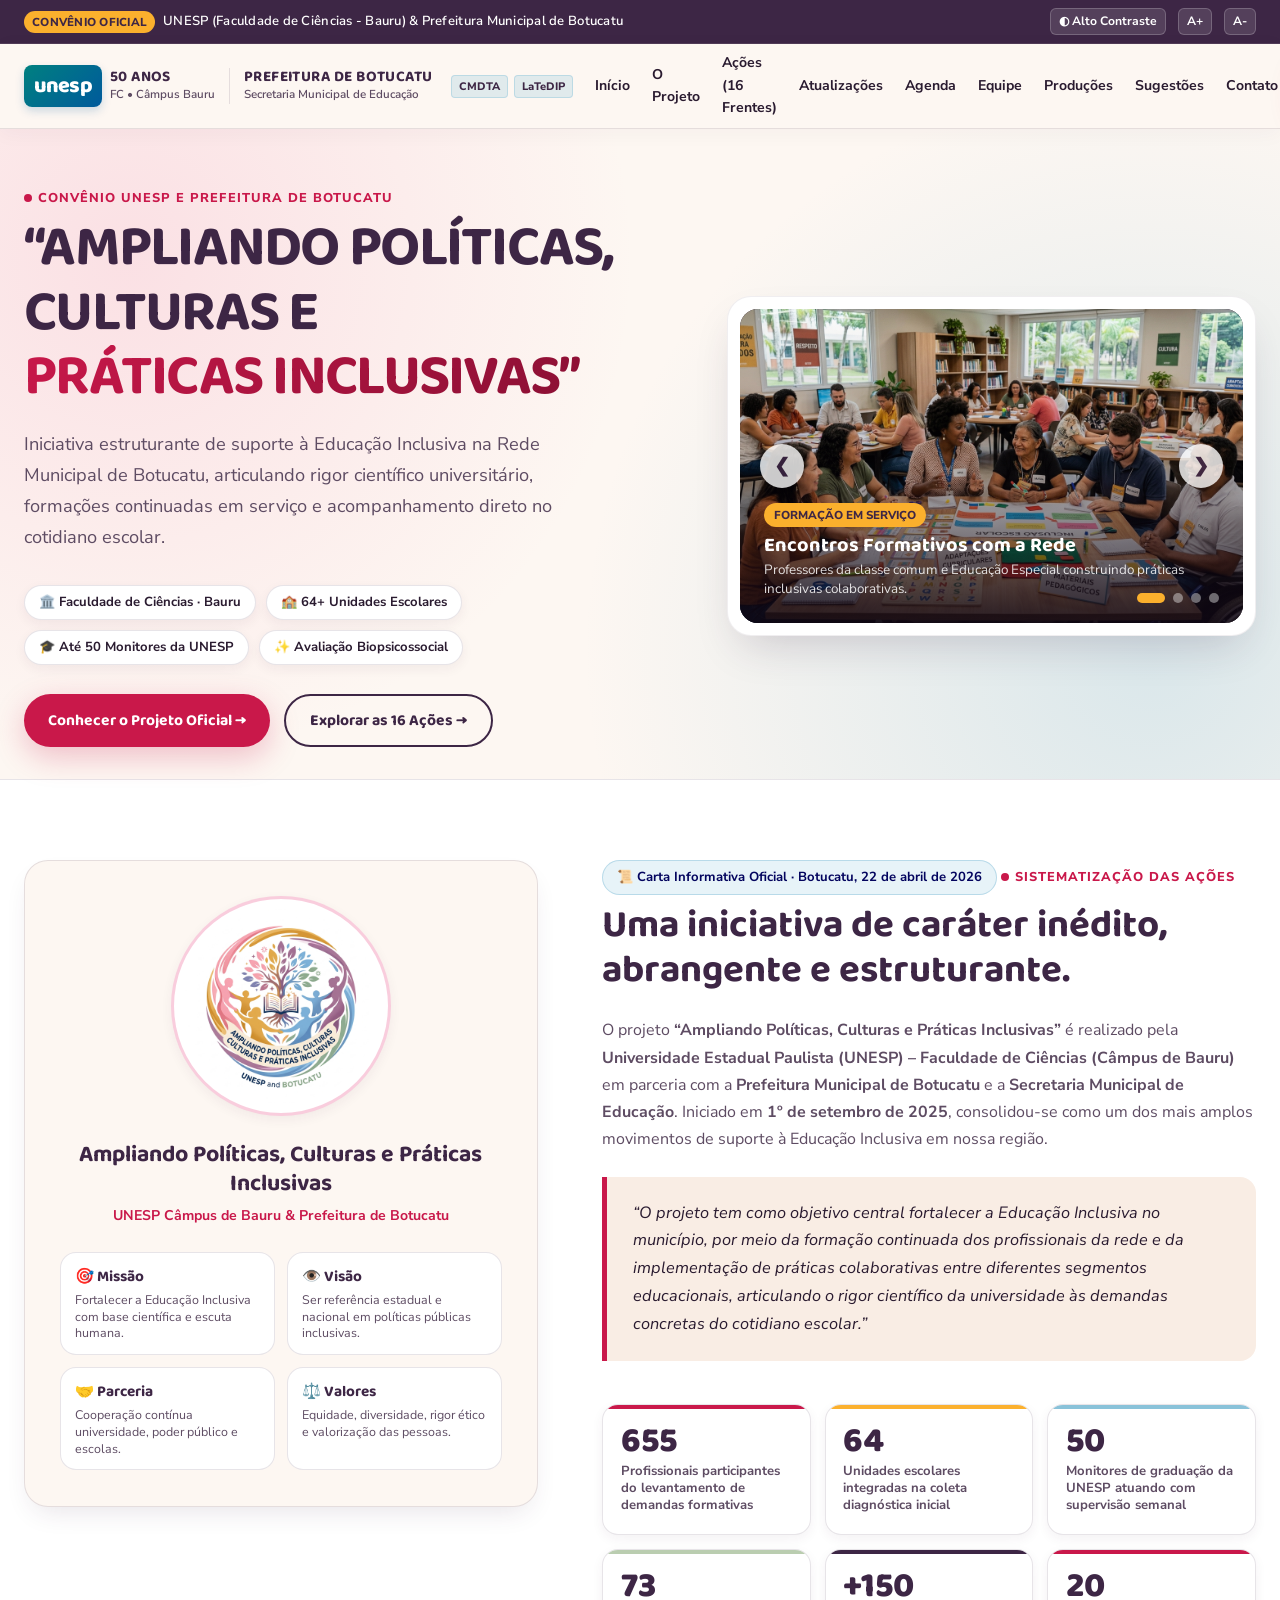
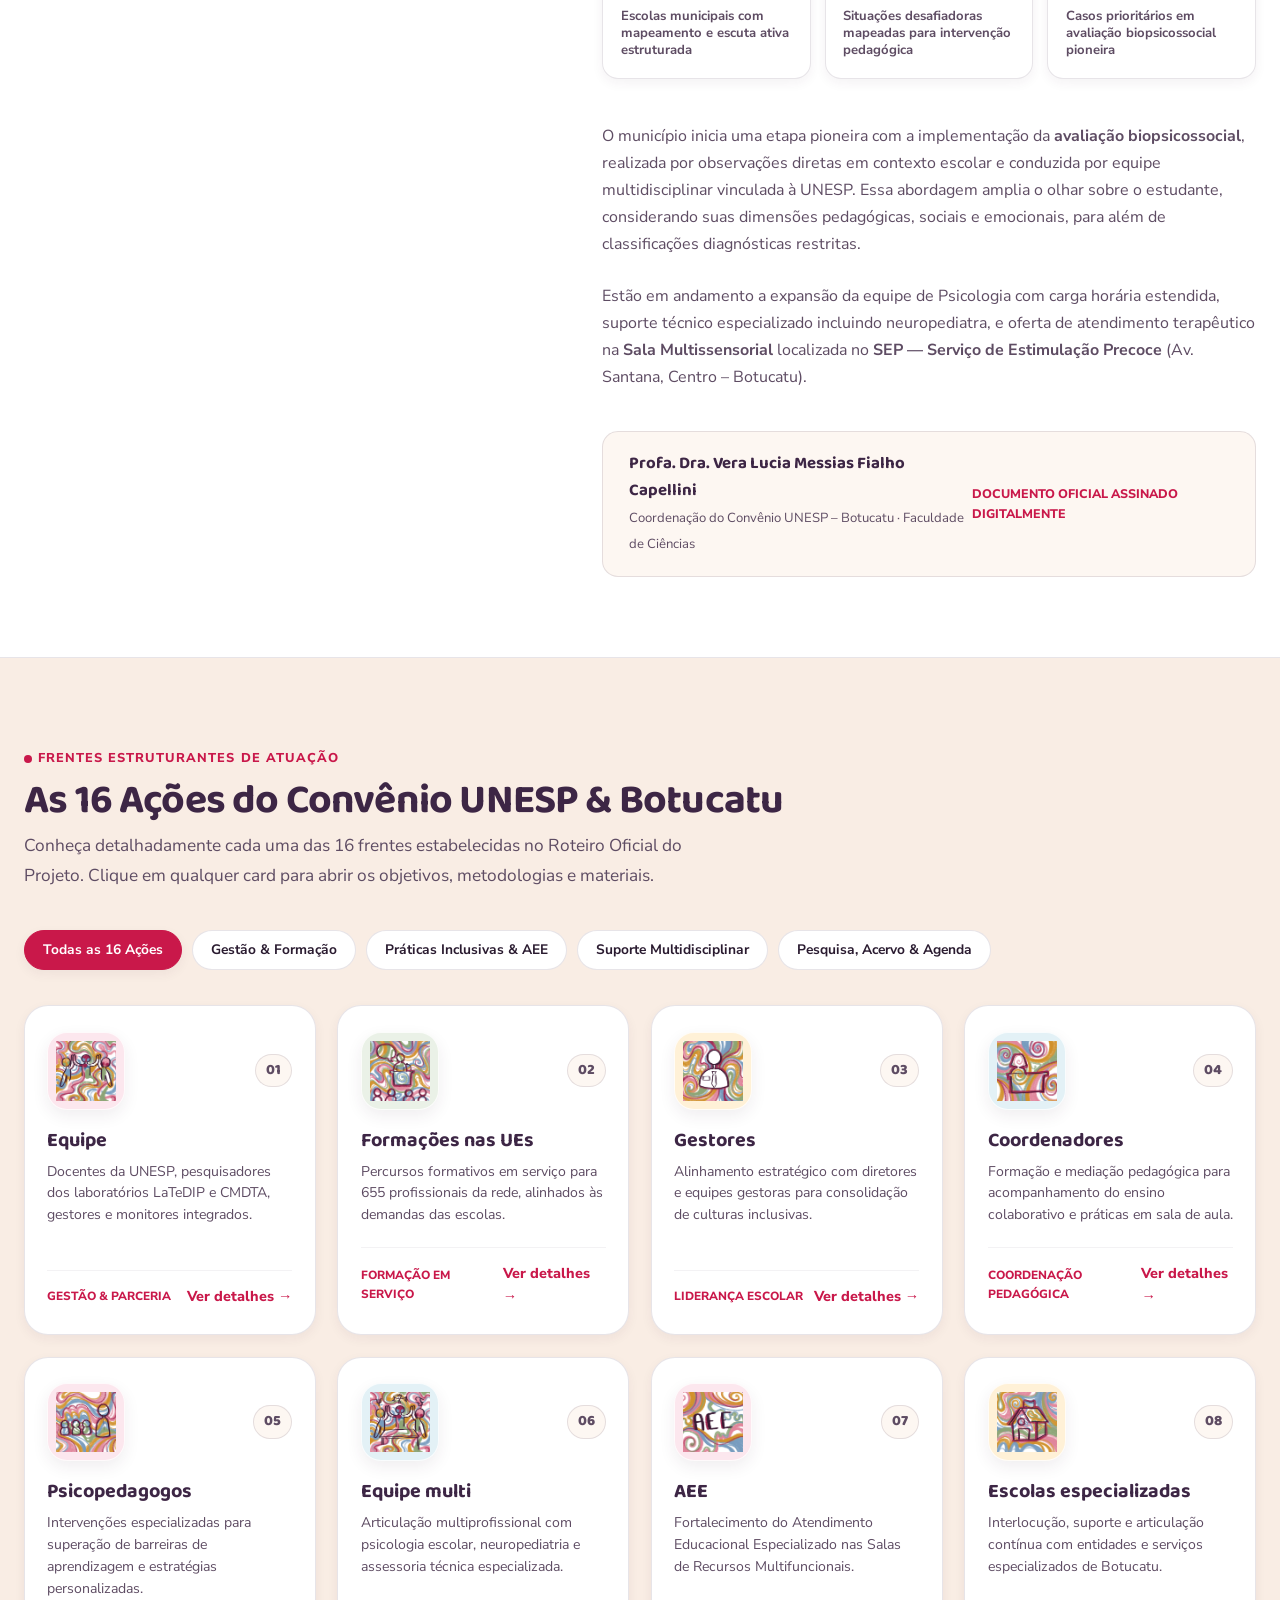
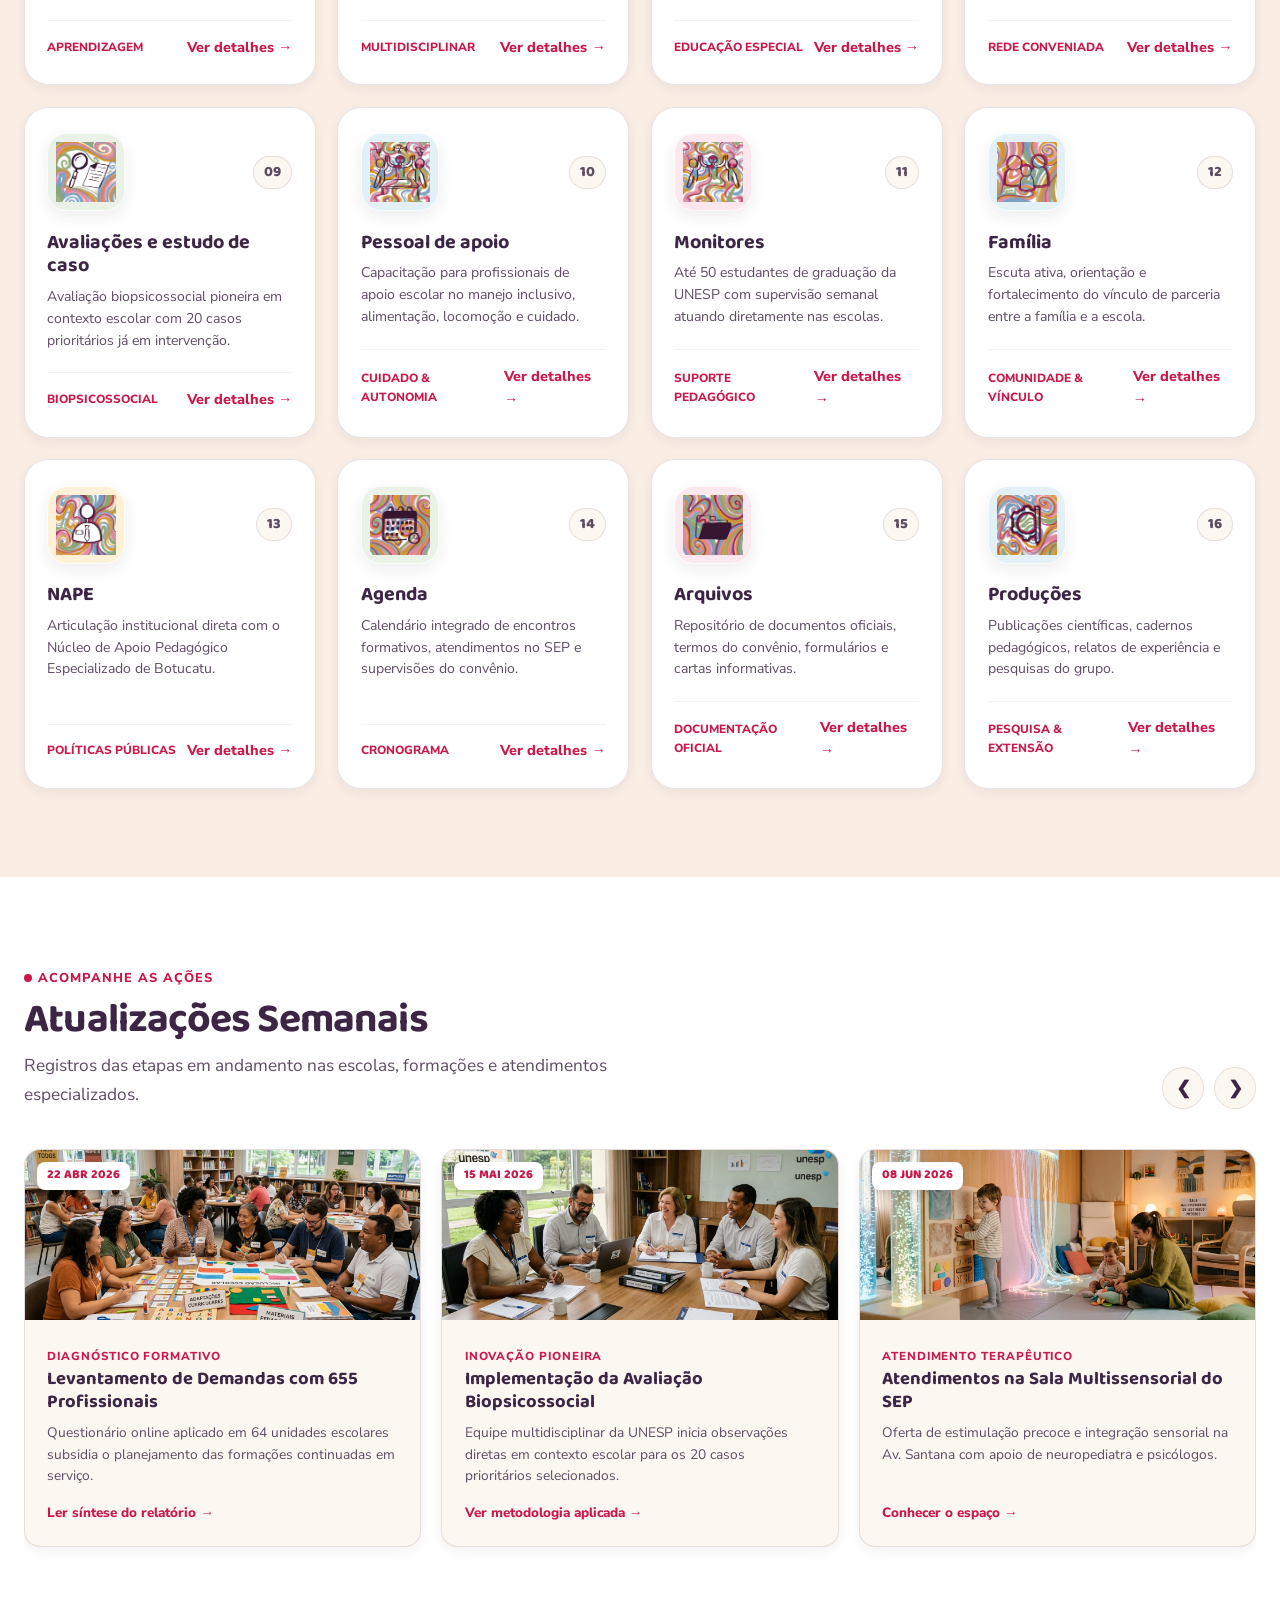
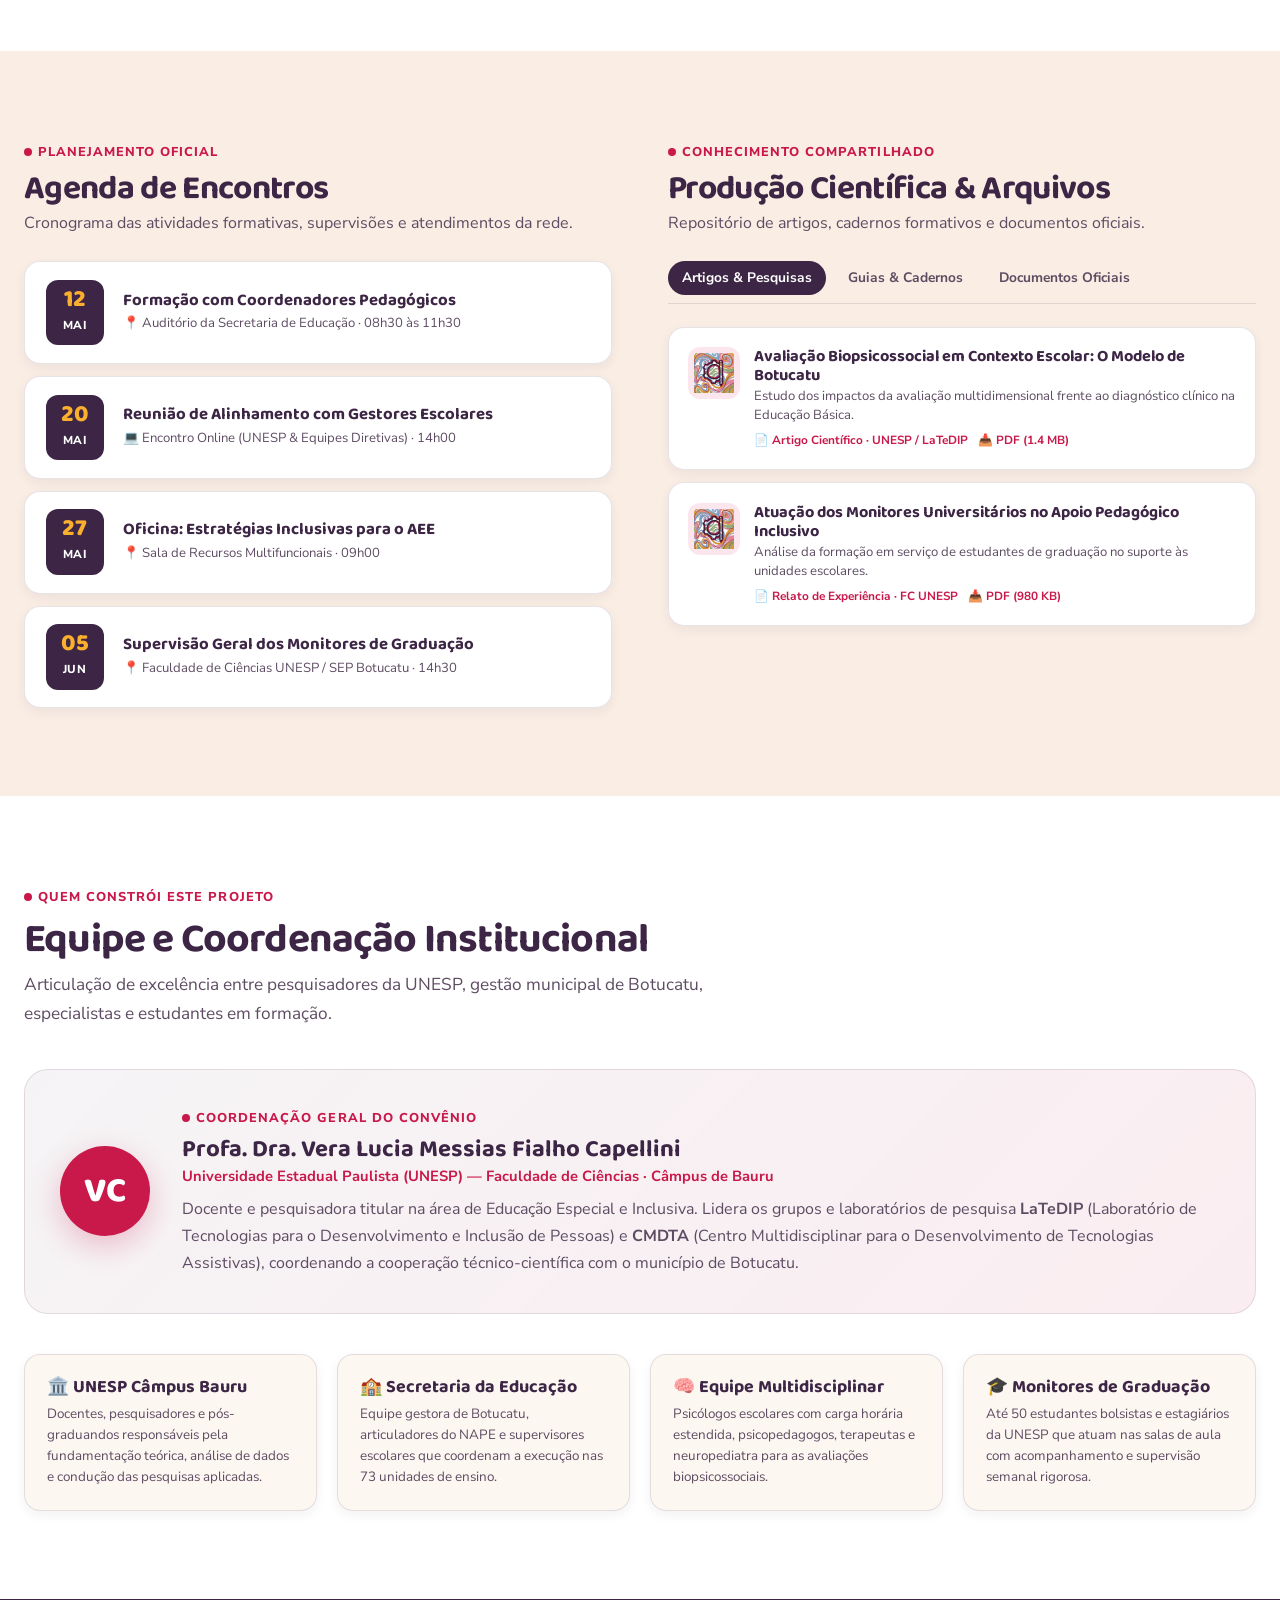
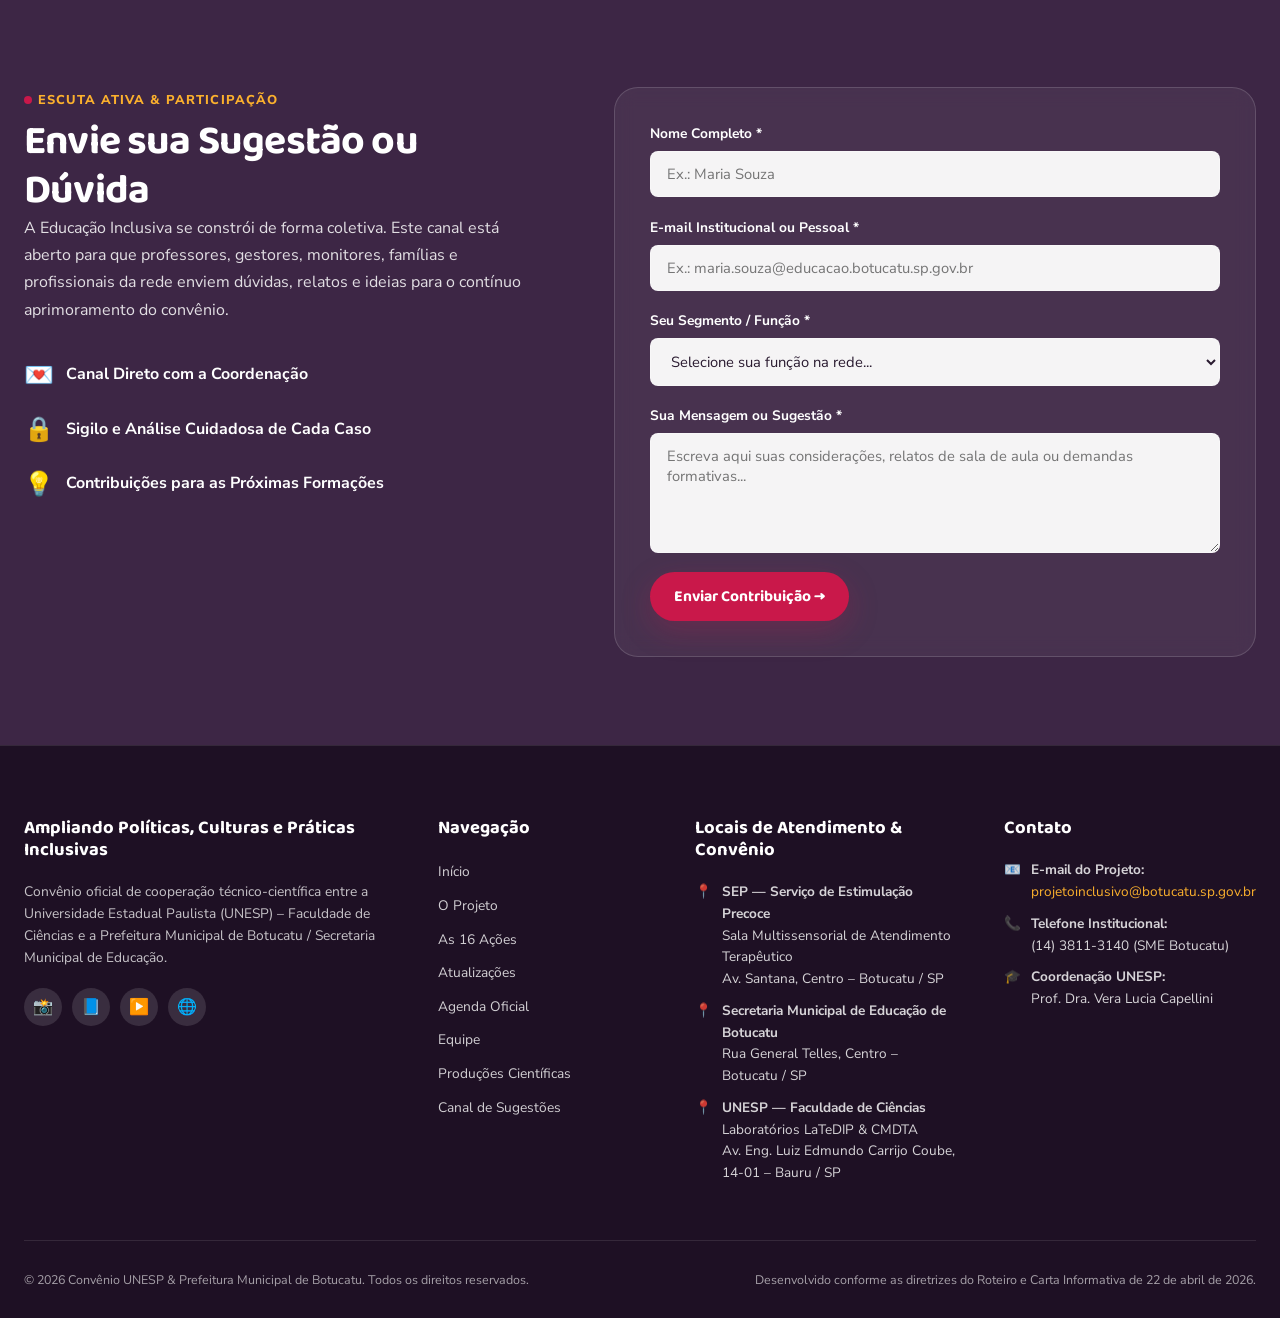
==== commit 3ceda9bc: "Restaurar layout anterior" ====
--- a/index.html
+++ b/index.html
@@ -1,306 +1,91 @@
 <!DOCTYPE html>
-
+<html lang="pt-BR">
 <head>
-  <meta charset="utf-8">
-  <meta http-equiv="x-ua-compatible" content="ie=edge">
-  <meta name="viewport" content="width=device-width, initial-scale=1.0">
+  <meta charset="UTF-8" />
+  <meta name="viewport" content="width=device-width, initial-scale=1.0" />
+  <meta name="description" content="Convênio UNESP e Prefeitura de Botucatu — Ampliando Políticas, Culturas e Práticas Inclusivas na Rede Municipal de Ensino." />
   <title>Convênio UNESP & Prefeitura de Botucatu | Ampliando Políticas, Culturas e Práticas Inclusivas</title>
-  <meta http-equiv="Content-Type" content="text/html; charset=UTF-8" />
-  <meta http-equiv="pragma" content="no-cache" />
-  <meta name="description"
-    content="Convênio UNESP e Prefeitura de Botucatu — Ampliando Políticas, Culturas e Práticas Inclusivas na Rede Municipal de Ensino." />
-  <meta name="robots" content="max-image-preview:large">
-  <!-- Open Graph / Social Media -->
-  <meta property="og:type" content="website">
-  <meta property="og:title"
-    content="Convênio UNESP & Prefeitura de Botucatu | Ampliando Políticas, Culturas e Práticas Inclusivas">
-  <meta property="og:description"
-    content="Iniciativa estruturante de suporte à Educação Inclusiva na Rede Municipal de Botucatu">
-  <meta property="og:locale" content="pt_BR">
-  <!-- Google Fonts: Raleway (similar ao site UNESP) & Nunito Sans -->
+
+  <!-- Google Fonts: Baloo 2 & Nunito Sans -->
   <link rel="preconnect" href="https://fonts.googleapis.com">
   <link rel="preconnect" href="https://fonts.gstatic.com" crossorigin>
-  <link href="https://fonts.googleapis.com/css?family=Raleway:200,300,500,800" rel="stylesheet">
-  <link
-    href="https://fonts.googleapis.com/css2?family=Nunito+Sans:ital,opsz,wght@0,6..12,400;0,6..12,600;0,6..12,700;0,6..12,800;1,6..12,400\&display=swap"
-    rel="stylesheet">
-  <link href="https://www.fc.unesp.br/imagens/icones/unesp.ico" rel="shortcut icon" type="image/x-icon" />
-  <link href="https://www.fc.unesp.br/imagens/icones/unesp.ico" rel="icon" />
-  <link rel="stylesheet" href="https://cdnjs.cloudflare.com/ajax/libs/font-awesome/6.5.2/css/all.min.css"
-    integrity="sha512-SnH5WK+bZxgPHs44uWIX+LLJAJ9/2PkPKZ5QiAj6Ta86w+fsb2TkcmfRyVX3pBnMFcV7oQPJkl9QevSCWr3W6A=="
-    crossorigin="anonymous" referrerpolicy="no-referrer" />
-  <!-- JQuery -->
-  <script src="scripts/jquery.min.js"></script>
-  <script src="scripts/jquery-ui.min.js"></script>
-  <script src="scripts/foundation.min.js"></script>
-  <script src="scripts/slick.min.js"></script>
-  <script src="scripts/jquery.colorbox.js" defer></script>
-  <!-- Arquivos JS e CSS bundled -->
-  <link rel="stylesheet" href="https://www.fc.unesp.br/biblioteca/legacy.4c9fa865.css">
-  <link rel="stylesheet" href="https://www.fc.unesp.br/css/app.min.60e323ba.css">
-  <link rel="stylesheet" href="https://www.fc.unesp.br/css/bundle.min.3162b97a.css">
-  <script src="https://www.fc.unesp.br/lib/js/bundle.min.74e064bc.js"></script>
-  <!-- Font Awesome -->
-  <link rel="stylesheet" href="https://cdnjs.cloudflare.com/ajax/libs/font-awesome/6.5.2/css/all.min.css"
-    integrity="sha512-SnH5WK+bZxgPHs44uWIX+LLJAJ9/2PkPKZ5QiAj6Ta86w+fsb2TkcmfRyVX3pBnMFcV7oQPJkl9QevSCWr3W6A=="
-    crossorigin="anonymous" referrerpolicy="no-referrer" />
+  <link href="https://fonts.googleapis.com/css2?family=Baloo+2:wght@500;600;700;800&family=Nunito+Sans:ital,opsz,wght@0,6..12,400;0,6..12,600;0,6..12,700;0,6..12,800;1,6..12,400&display=swap" rel="stylesheet">
+
   <!-- Estilos Globais -->
   <link rel="stylesheet" href="styles.css" />
 </head>
-<!-- <body id="site-body" class="body unresolved" onLoad="verificaHash(true)"> -->
-
-<body id="site-body" class="body unresolved">
-  <!-- 2. CABEÇALHO PRINCIPAL COM LOGOS INSTITUCIONAIS -->
-  <div id="pu-main-header">
-    <div id="idTopo">
-      <header id="wrapper-mobile-main-header" class="d-block d-lg-none">
-        <div id="mobile-main-header"> <button class="trigger-off-canvas me-auto" data-toggle="off-canvas"><i
-              class="fa fa-bars fa-fw"></i></button>
-          <div class="d-flex flex-column align-items-center">
-            <div id="wrapper-mobile-header-logos" class="d-flex align-items-center">
-              <div id="wrapper-mobile-header-site-logo-ou-sigla"> <a
-                  id="wrapper-mobile-main-header-sigla-ou-logo">Convênio Botucatu</a>
-              </div> <a href="https://www.fc.unesp.br/#!/"><img src="https://www.fc.unesp.br/images/unesp.svg"
-                  id="header-mobile-main-logo"></a>
-            </div>
-            <div id="wrapper-mobile-main-header-titulo">Núcleo Técnico de Atenção Psicossocial</div>
-          </div> <button class="trigger-off-canvas-right ms-auto" data-toggle="off-canvas-right"
-            style="visibility: hidden !important;"><i class="fa fa-ellipsis-v fa-fw"></i></button>
-        </div>
-        <div id="mobile-main-header-spacer"></div>
-      </header>
-      <div id="pu-site-toolbar" class="position-fixed top-0 left-0 w-100 pointer-events-none"
-        style="z-index: 1050; height: 0;">
-        <div class="container d-flex">
-          <div class="d-flex pointer-events-auto me-auto" style="margin-top: 7px; gap: 1px;"></div>
-        </div>
-      </div>
-      <header id="general-header" class="d-none d-lg-block" data-pu-site-loaded="">
-        <div id="pu-top-menu" class="bg-dark-blue py-1 text-white">
-          <div class="container d-flex align-items-center gap-1">
-            <div id="top-menu-left" class="d-flex gap-2 align-items-center">
-              <div class="helper arrow-right font-12 nowrap">Navegar para</div>
-              <div id="locate-yourself-menu" class="d-flex align-items-center gap-1">
-                <div class="position-relative " hidden=""><select id="acesso-rapido"
-                    onchange="document.location.href = this.value;" class="form-select form-select-sm font-12"
-                    aria-label="Navegação rápida" style="width: 130px;">
-                    <option value="" selected="" disabled="">Acesso rápido</option>
-                    <option value="http://vestibular.unesp.br/">Vestibular</option>
-                  </select></div><select id="acesso-rapido-unidades" onchange="document.location.href = this.value;"
-                  class="form-select form-select-sm font-12" aria-label="Menu de acesso às Unidades Unesp"
-                  style="width: 105px;">
-                  <option value="" disabled="" selected="">Unidades</option>
-                  <optgroup label="Reitoria">
-                    <option value="https://www.unesp.br">Portal da Universidade</option>
-                    <option value="https://www.unesp.br/unidades">Todas as unidades</option>
-                  </optgroup>
-                  <optgroup label="Araçatuba">
-                    <option value="https://www.fmva.unesp.br">Faculdade de Medicina Veterinária</option>
-                    <option value="https://www.foa.unesp.br">Faculdade de Odontologia</option>
-                  </optgroup>
-                  <optgroup label="Araraquara">
-                    <option value="https://www.fcfar.unesp.br">Faculdade de Ciências Farmacêuticas</option>
-                    <option value="https://www.fclar.unesp.br">Faculdade de Ciências e Letras</option>
-                    <option value="https://www.foar.unesp.br">Faculdade de Odontologia</option>
-                    <option value="https://www.iq.unesp.br">Instituto de Química</option>
-                  </optgroup>
-                  <optgroup label="Assis">
-                    <option value="https://www.assis.unesp.br">Faculdade de Ciências e Letras</option>
-                  </optgroup>
-                  <optgroup label="Bauru">
-                    <option value="https://www.bauru.unesp.br">Administração geral</option>
-                    <option value="https://www.faac.unesp.br">Faculdade de Arquitetura, Artes, Comunicação e Design
-                    </option>
-                    <option value="https://www.fc.unesp.br">Faculdade de Ciências</option>
-                    <option value="https://www.feb.unesp.br">Faculdade de Engenharia</option>
-                    <option value="https://www.radio.unesp.br">Rádio Unesp FM</option>
-                    <option value="https://www.tv.unesp.br">Televisão Universitária</option>
-                    <option value="https://www.ipmet.unesp.br">Instituto de Pesquisas Meteorológicas</option>
-                    <option value="https://cti.feb.unesp.br">Colégio Técnico Industrial "Prof. Isaac Portal Roldán"
-                    </option>
-                  </optgroup>
-                  <optgroup label="Botucatu">
-                    <option value="https://www.btu.unesp.br">Administração geral</option>
-                    <option value="https://www.fca.unesp.br">Faculdade de Ciências Agronômicas</option>
-                    <option value="https://www.fmb.unesp.br">Faculdade de Medicina</option>
-                    <option value="https://www.fmvz.unesp.br">Faculdade de Medicina Veterinária e Zootecnia</option>
-                    <option value="https://www.ibb.unesp.br">Instituto de Biociências</option>
-                    <option value="https://www.hc.fmb.unesp.br">Hospital das Clínicas</option>
-                    <option value="https://www.cerat.unesp.br">Centro de Raízes e Amidos Tropicais</option>
-                  </optgroup>
-                  <optgroup label="Dracena">
-                    <option value="https://www.dracena.unesp.br">Faculdade de Ciências Agrárias e Tecnológicas</option>
-                  </optgroup>
-                  <optgroup label="Franca">
-                    <option value="https://www.franca.unesp.br">Faculdade de Ciências Humanas e Sociais</option>
-                  </optgroup>
-                  <optgroup label="Guaratinguetá">
-                    <option value="https://www.feg.unesp.br">Faculdade de Engenharia e Ciências</option>
-                  </optgroup>
-                  <optgroup label="Ilha Solteira">
-                    <option value="https://www.feis.unesp.br">Faculdade de Engenharia</option>
-                  </optgroup>
-                  <optgroup label="Itapeva">
-                    <option value="https://www.itapeva.unesp.br">Instituto de Ciências e Engenharia</option>
-                  </optgroup>
-                  <optgroup label="Jaboticabal">
-                    <option value="https://www.fcav.unesp.br">Faculdade de Ciências Agrárias e Veterinárias</option>
-                    <option value="https://www.caunesp.unesp.br">Centro de Aquicultura</option>
-                  </optgroup>
-                  <optgroup label="Litoral Paulista">
-                    <option value="https://www.clp.unesp.br">Instituto de Biociências</option>
-                  </optgroup>
-                  <optgroup label="Marília">
-                    <option value="https://www.marilia.unesp.br">Faculdade de Filosofia e Ciências</option>
-                  </optgroup>
-                  <optgroup label="Ourinhos">
-                    <option value="https://www.ourinhos.unesp.br">Faculdade de Ciências, Tecnologia e Educação</option>
-                  </optgroup>
-                  <optgroup label="Presidente Prudente">
-                    <option value="https://www.fct.unesp.br">Faculdade de Ciências e Tecnologia</option>
-                  </optgroup>
-                  <optgroup label="Registro">
-                    <option value="https://www.registro.unesp.br">Faculdade de Ciências Agrárias do Vale do Ribeira
-                    </option>
-                  </optgroup>
-                  <optgroup label="Rio Claro">
-                    <option value="https://www.rc.unesp.br/ib">Instituto de Biociências</option>
-                    <option value="https://igce.rc.unesp.br">Instituto de Geociências e Ciências Exatas</option>
-                  </optgroup>
-                  <optgroup label="Rosana">
-                    <option value="https://www.rosana.unesp.br">Faculdade de Engenharia e Ciências</option>
-                  </optgroup>
-                  <optgroup label="São João da Boa Vista">
-                    <option value="https://www.sjbv.unesp.br">Faculdade de Engenharia</option>
-                  </optgroup>
-                  <optgroup label="São José do Rio Preto">
-                    <option value="https://www.ibilce.unesp.br">Instituto de Biociências, Letras e Ciências Exatas
-                    </option>
-                  </optgroup>
-                  <optgroup label="São José dos Campos">
-                    <option value="https://www.ict.unesp.br">Instituto de Ciência e Tecnologia</option>
-                  </optgroup>
-                  <optgroup label="São Paulo">
-                    <option value="https://www.ia.unesp.br">Instituto de Artes</option>
-                    <option value="https://www.ift.unesp.br">Instituto de Física Teórica</option>
-                    <option value="https://www.ippri.unesp.br">Instituto de Políticas Públicas e Relações Internacionais
-                    </option>
-                  </optgroup>
-                  <optgroup label="Sorocaba">
-                    <option value="https://www.sorocaba.unesp.br">Instituto de Ciência e Tecnologia</option>
-                  </optgroup>
-                  <optgroup label="Tupã">
-                    <option value="https://www.tupa.unesp.br">Faculdade de Ciências e Engenharia</option>
-                  </optgroup>
-                </select>
-                <div id="links-topo" class="d-flex align-items-center gap-1">
-                  <div class=""><a href="/imprensa" class="btn btn-sm font-12 text-white btn-dark-blue"><i
-                        class="fa fa-file-text font-14 me-1 d-none "></i><span> ACI Unesp - Imprensa</span></a></div>
-                  <div class=""><a href="https://www.unesp.br/ouvidoria_ses/carta-de-servicos/" target="_blank"
-                      class="btn btn-sm font-12 text-white btn-dark-blue"><i
-                        class="fa fa-phone font-14 me-1 d-none "></i><span> Carta de Serviços</span></a></div>
-                  <div class=""><a href="http://agenda.unesp.br" target="_blank"
-                      class="btn btn-sm font-12 text-white btn-dark-blue"><i
-                        class="fa fa-phone font-14 me-1 d-none "></i><span> Lista Telefônica</span></a></div>
-                  <div class=""><a href="lib/modals/modal-fale-conosco.php" rel="modal" data-modal-width="800"
-                      data-modal-height="760" class="btn btn-sm font-12 text-white btn-dark-blue"><i
-                        class="fa fa-envelope font-14 me-1 d-none "></i><span> Fale Conosco</span></a></div>
-                </div>
-              </div>
-            </div>
-            <div id="wrapper-main-search" class="ms-auto">
-              <form action="https://www.google.com/search" id="main-search" name="searchform" target="_blank">
-                <div class="input-group input-group-sm"><input type="text" class="form-control search font-12" name="q"
-                    placeholder="buscar em unesp.br" title="Buscar em unesp.br" aria-label="Buscar em unesp.br"
-                    required="required" aria-describedby="pt-search-button" style="width: 135px;"><button
-                    class="btn btn-blue text-white font-12" type="submit" id="pt-search-button"><i
-                      class="fa fa-search"></i><span class="visually-hidden">Buscar</span></button></div><input
-                  name="sitesearch" type="hidden" value="https://www2.unesp.br">
-              </form>
-              <form action="https://www.google.com/search" id="main-search-en" name="searchform" target="_blank"
-                style="display: none;">
-                <div class="input-group input-group-sm"><input type="text" class="form-control search font-12" name="q"
-                    placeholder="search in unesp.br" title="Search in unesp.br" aria-label="Search in unesp.br"
-                    required="required" aria-describedby="en-search-button" style="width: 135px;"><button
-                    class="btn btn-blue text-white font-12" type="submit" id="en-search-button"><i
-                      class="fa fa-search"></i><span class="visually-hidden">Search</span></button></div><input
-                  name="sitesearch" type="hidden" value="https://www2.unesp.br">
-              </form>
-            </div>
-          </div>
-        </div>
-        <div id="pu-site-header-default" class="is-subsite  with-site-titulo with-unesp-logo " style="">
-          <div class="container">
-            <div class="d-flex w-100 justify-content-center">
-              <!-- este elemento existe apenas para centralizar os elementos do header -->
-              <div class="me-auto" id="pu-site-header-default-midias-sociais-e-idiomas-spacer" tabindex="-1">
-                <div id="pu-site-header-default-midias-sociais-e-idiomas"
-                  class="d-flex justify-content-center align-items-end flex-column gap-1 h-100"> </div>
-              </div>
-              <div class="d-flex flex-column gap-3 py-4 position-relative align-items-center">
-                <div id="pu-site-header-default-titulo-e-logo-elements" class="align-items-center">
-                  <h2 id="pu-site-header-default-titulo-e-sigla" class=""> <a
-                      title="Retornar à home do site NTAPS Núcleo Técnico de Atenção Psicossocial" href="#!/ntaps">
-                      <div id="pu-site-header-default-titulo-e-sigla-inner-wrapper">
-                        <div class="titulo-com-sigla"> <span class="sigla">Convêncio Oficial</span> <span
-                            class="titulo small">UNESP (Faculdade de Ciências - Bauru) & Prefeitura Municipal de
-                            Botucatu</span> </div>
-                      </div>
-                    </a></h2>
-                  <div class="pu-site-header-default-separator"></div>
-                  <div id="pu-site-header-default-logo-unesp"
-                    class="align-self-center d-flex flex-column flex-row gap-2">
-                    <div id="pu-site-header-default-logos" class="d-flex gap-4" style="height: 60px;">
-                      <!-- Para o site comemorativo dos 50 anos --> <a href="https://www.unesp.br/50anos"
-                        target="_blank" title="Conheça o site comemorativo do cinquentenário da Unesp"
-                        class="hover-opacity-75 d-block h-100"> <img
-                          src="https://www.fc.unesp.br/images/logo-50-anos-horizontal-secundario.png"
-                          alt="Logotipo comemorativo dos 50 anos da Unesp" class="h-100"> </a>
-                      <!-- / Para o site comemorativo dos 50 anos --> <a href="https://www.fc.unesp.br/#!/"
-                        id="pu-main-logo" title="Retornar à home do portal"
-                        class="d-flex flex-column h-100 gap-2 align-items-start"> <img alt="Logotipo da Unesp"
-                          src="https://www.fc.unesp.br/images/unesp.svg" class="h-100"> </a>
-                    </div>
-                    <div class="font-12 text-dark"> Faculdade de Ciências <br>Câmpus de Bauru </div>
-                  </div>
-                </div>
-              </div>
-              <div class="ms-auto align-self-stretch my-2">
-                <div id="pu-site-header-default-midias-sociais-e-idiomas"
-                  class="d-flex justify-content-center align-items-end flex-column gap-1 h-100"> </div>
-              </div>
-            </div>
-          </div>
-        </div>
-        <div class="pu-menu-full-gray pu-menu-justified-center">
-          <div class="container">
-            <ul class="pu-menu" id="pu-main-menu">
-              <li><a href="#inicio" target="_parent"><span>Início</span></a></li>
-              <li><a href="#projeto" target="_parent"><span>O Projeto</span></a></li>
-              <li><a href="#acoes" target="_parent"><span>As 16 Ações</span></a></li>
-              <li><a href="#atualizacoes" target="_parent"><span>Atualizações</span></a></li>
-              <li><a href="#agenda" target="_parent"><span>Agenda</span></a></li>
-              <li><a href="#equipe" target="_parent"><span>Equipe</span></a></li>
-              <li><a href="#producoes" target="_parent"><span>Produções</span></a></li>
-              <li><a href="#sugestoes" target="_parent"><span>Sugestões</span></a></li>
-            </ul>
-          </div>
-        </div>
-      </header>
+<body>
+
+  <!-- 1. TOPBAR DE ACESSIBILIDADE E CONVÊNIO -->
+  <div class="topbar-institutional">
+    <div class="container topbar-inner">
+      <div class="topbar-title">
+        <span class="topbar-badge">Convênio Oficial</span>
+        <span>UNESP (Faculdade de Ciências - Bauru) & Prefeitura Municipal de Botucatu</span>
+      </div>
+      <div class="topbar-accessibility">
+        <button type="button" class="access-btn" id="btn-contrast" aria-label="Alternar Alto Contraste">◐ Alto Contraste</button>
+        <button type="button" class="access-btn" id="btn-font-increase" aria-label="Aumentar tamanho do texto">A+</button>
+        <button type="button" class="access-btn" id="btn-font-decrease" aria-label="Diminuir tamanho do texto">A-</button>
+      </div>
     </div>
   </div>
+
+  <!-- 2. CABEÇALHO PRINCIPAL COM LOGOS INSTITUCIONAIS -->
+  <header class="site-header" id="site-header">
+    <div class="container header-container">
+      <div class="brand-group">
+        <div class="brand-logos">
+          <!-- Logo UNESP / FC Bauru -->
+          <a href="#inicio" class="unesp-brand" title="UNESP - Faculdade de Ciências - Câmpus de Bauru">
+            <span class="unesp-logo-badge">unesp</span>
+            <div class="botucatu-brand">
+              <strong>50 anos</strong>
+              <span>FC • Câmpus Bauru</span>
+            </div>
+          </a>
+
+          <div class="brand-divider"></div>
+
+          <!-- Logo Prefeitura de Botucatu / Secretaria da Educação -->
+          <div class="botucatu-brand">
+            <strong>Prefeitura de Botucatu</strong>
+            <span>Secretaria Municipal de Educação</span>
+          </div>
+        </div>
+
+        <div class="partner-badges d-none-mobile">
+          <span class="partner-tag" title="Centro Multidisciplinar para o Desenvolvimento de Tecnologias Assistivas">CMDTA</span>
+          <span class="partner-tag" title="Laboratório de Tecnologias para o Desenvolvimento e Inclusão de Pessoas">LaTeDIP</span>
+        </div>
+      </div>
+
+      <!-- Navegação Principal -->
+      <nav class="main-nav" id="main-nav" aria-label="Navegação do site">
+        <a href="#inicio">Início</a>
+        <a href="#projeto">O Projeto</a>
+        <a href="#acoes">Ações (16 Frentes)</a>
+        <a href="#atualizacoes">Atualizações</a>
+        <a href="#agenda">Agenda</a>
+        <a href="#equipe">Equipe</a>
+        <a href="#producoes">Produções</a>
+        <a href="#sugestoes">Sugestões</a>
+        <a href="#contato">Contato</a>
+      </nav>
+
+      <div class="header-actions">
+        <a href="#sugestoes" class="btn-header-cta">
+          <span>Envie sua Sugestão</span> →
+        </a>
+        <button type="button" class="mobile-toggle" id="mobile-toggle" aria-label="Abrir menu de navegação" aria-expanded="false">
+          ☰
+        </button>
+      </div>
+    </div>
+  </header>
+
   <main>
     <!-- 3. HERO BANNER COM CARROSSEL DE FOTOS DO TOPO (EXIGÊNCIA DO ROTEIRO) -->
-    <section class="portal-hero" aria-label="Identificação do projeto">
-      <div class="container portal-hero-inner">
-        <div class="portal-breadcrumb">
-          <a href="#inicio">UNESP</a><span>/</span>
-          <a href="#inicio">FC</a><span>/</span>
-          <span>BOTUCATU</span>
-        </div>
-      </div>
-    </section>
-
     <section class="hero-section" id="inicio">
       <div class="container hero-grid">
         <div class="hero-content">
@@ -310,72 +95,71 @@
             <span class="gradient-text">PRÁTICAS INCLUSIVAS”</span>
           </h1>
           <p class="hero-lead">
-            Iniciativa estruturante de suporte à Educação Inclusiva na Rede Municipal de Botucatu, articulando rigor
-            científico universitário, formações continuadas em serviço e acompanhamento direto no cotidiano escolar.
+            Iniciativa estruturante de suporte à Educação Inclusiva na Rede Municipal de Botucatu, articulando rigor científico universitário, formações continuadas em serviço e acompanhamento direto no cotidiano escolar.
           </p>
+
           <div class="hero-meta-pills">
             <span class="meta-pill">🏛️ Faculdade de Ciências · Bauru</span>
             <span class="meta-pill">🏫 64+ Unidades Escolares</span>
             <span class="meta-pill">🎓 Até 50 Monitores da UNESP</span>
             <span class="meta-pill">✨ Avaliação Biopsicossocial</span>
           </div>
+
           <div class="hero-cta-group">
             <a href="#projeto" class="btn btn-primary">Conhecer o Projeto Oficial →</a>
             <a href="#acoes" class="btn btn-outline">Explorar as 16 Ações →</a>
           </div>
         </div>
+
         <!-- Carrossel de Fotos do Topo -->
         <div class="hero-carousel-container" aria-label="Carrossel de fotos das ações do projeto">
           <div class="photo-carousel">
             <div class="photo-carousel-track" id="photo-track">
               <!-- Slide 1: Formação de Professores -->
               <div class="photo-slide">
-                <img src="assets/images/foto-formacao.jpg"
-                  alt="Formação continuada com professores da rede municipal de Botucatu" />
+                <img src="assets/images/foto-formacao.jpg" alt="Formação continuada com professores da rede municipal de Botucatu" />
                 <div class="photo-slide-overlay">
                   <span class="photo-slide-tag">Formação em Serviço</span>
                   <h3 class="photo-slide-title">Encontros Formativos com a Rede</h3>
-                  <p class="photo-slide-desc">Professores da classe comum e Educação Especial construindo práticas
-                    inclusivas colaborativas.</p>
-                </div>
-              </div>
+                  <p class="photo-slide-desc">Professores da classe comum e Educação Especial construindo práticas inclusivas colaborativas.</p>
+                </div>
+              </div>
+
               <!-- Slide 2: Sala Multissensorial no SEP -->
               <div class="photo-slide">
-                <img src="assets/images/foto-sala-multissensorial.jpg"
-                  alt="Atendimento na Sala Multissensorial no SEP Botucatu" />
+                <img src="assets/images/foto-sala-multissensorial.jpg" alt="Atendimento na Sala Multissensorial no SEP Botucatu" />
                 <div class="photo-slide-overlay">
                   <span class="photo-slide-tag">Espaço Inovador · SEP</span>
                   <h3 class="photo-slide-title">Sala Multissensorial de Estimulação Precoce</h3>
-                  <p class="photo-slide-desc">Atendimento terapêutico especializado localizado na Av. Santana, Centro de
-                    Botucatu.</p>
-                </div>
-              </div>
+                  <p class="photo-slide-desc">Atendimento terapêutico especializado localizado na Av. Santana, Centro de Botucatu.</p>
+                </div>
+              </div>
+
               <!-- Slide 3: Monitores nas Escolas -->
               <div class="photo-slide">
-                <img src="assets/images/foto-monitores.jpg"
-                  alt="Estudantes de graduação da UNESP atuando como monitores em sala de aula" />
+                <img src="assets/images/foto-monitores.jpg" alt="Estudantes de graduação da UNESP atuando como monitores em sala de aula" />
                 <div class="photo-slide-overlay">
                   <span class="photo-slide-tag">Suporte Direto</span>
                   <h3 class="photo-slide-title">Atuação dos Monitores da UNESP</h3>
-                  <p class="photo-slide-desc">Até 50 estudantes de graduação com supervisão semanal direta apoiando o
-                    cotidiano escolar.</p>
-                </div>
-              </div>
+                  <p class="photo-slide-desc">Até 50 estudantes de graduação com supervisão semanal direta apoiando o cotidiano escolar.</p>
+                </div>
+              </div>
+
               <!-- Slide 4: Reunião Multidisciplinar e Estudo de Caso -->
               <div class="photo-slide">
-                <img src="assets/images/foto-equipe.jpg"
-                  alt="Reunião da Equipe Multidisciplinar de Estudo de Caso e Avaliação Biopsicossocial" />
+                <img src="assets/images/foto-equipe.jpg" alt="Reunião da Equipe Multidisciplinar de Estudo de Caso e Avaliação Biopsicossocial" />
                 <div class="photo-slide-overlay">
                   <span class="photo-slide-tag">Avaliação Pioneira</span>
                   <h3 class="photo-slide-title">Estudos de Caso & Avaliação Biopsicossocial</h3>
-                  <p class="photo-slide-desc">Olhar ampliado sobre dimensões pedagógicas, emocionais e sociais dos
-                    estudantes.</p>
-                </div>
-              </div>
-            </div>
+                  <p class="photo-slide-desc">Olhar ampliado sobre dimensões pedagógicas, emocionais e sociais dos estudantes.</p>
+                </div>
+              </div>
+            </div>
+
             <!-- Controles de Navegação -->
             <button type="button" class="carousel-nav-btn prev" id="photo-prev" aria-label="Foto anterior">❮</button>
             <button type="button" class="carousel-nav-btn next" id="photo-next" aria-label="Próxima foto">❯</button>
+
             <!-- Indicadores (Dots) -->
             <div class="carousel-dots">
               <button type="button" class="carousel-dot active" aria-label="Ir para slide 1"></button>
@@ -387,6 +171,7 @@
         </div>
       </div>
     </section>
+
     <!-- 4. BLOCO PRINCIPAL: LOGO DO PROJETO & RESUMO INSTITUCIONAL (PDF 1 & 2) -->
     <section class="section-presentation" id="projeto">
       <div class="container">
@@ -394,11 +179,11 @@
           <!-- Coluna Esquerda: Imagem/Logo do Projeto e Pilares -->
           <div class="project-identity-card">
             <div class="project-logo-frame">
-              <img src="assets/images/logo-projeto.jpg"
-                alt="Símbolo Oficial do Projeto Ampliando Políticas, Culturas e Práticas Inclusivas" />
+              <img src="assets/images/logo-projeto.jpg" alt="Símbolo Oficial do Projeto Ampliando Políticas, Culturas e Práticas Inclusivas" />
             </div>
             <h3>Ampliando Políticas, Culturas e Práticas Inclusivas</h3>
             <p class="lead-partner">UNESP Câmpus de Bauru & Prefeitura de Botucatu</p>
+
             <div class="pillars-list">
               <div class="pillar-item">
                 <strong>🎯 Missão</strong>
@@ -418,6 +203,7 @@
               </div>
             </div>
           </div>
+
           <!-- Coluna Direita: Resumo do Projeto com Dados da Carta Informativa -->
           <div class="project-summary-content">
             <div>
@@ -425,19 +211,15 @@
               <span class="eyebrow">Sistematização das Ações</span>
               <h2>Uma iniciativa de caráter inédito, abrangente e estruturante.</h2>
             </div>
+
             <p>
-              O projeto <strong>“Ampliando Políticas, Culturas e Práticas Inclusivas”</strong> é realizado pela
-              <strong>Universidade Estadual Paulista (UNESP) – Faculdade de Ciências (Câmpus de Bauru)</strong> em
-              parceria com a <strong>Prefeitura Municipal de Botucatu</strong> e a <strong>Secretaria Municipal de
-                Educação</strong>. Iniciado em <strong>1º de setembro de 2025</strong>, consolidou-se como um dos mais
-              amplos movimentos de suporte à Educação Inclusiva em nossa região.
+              O projeto <strong>“Ampliando Políticas, Culturas e Práticas Inclusivas”</strong> é realizado pela <strong>Universidade Estadual Paulista (UNESP) – Faculdade de Ciências (Câmpus de Bauru)</strong> em parceria com a <strong>Prefeitura Municipal de Botucatu</strong> e a <strong>Secretaria Municipal de Educação</strong>. Iniciado em <strong>1º de setembro de 2025</strong>, consolidou-se como um dos mais amplos movimentos de suporte à Educação Inclusiva em nossa região.
             </p>
+
             <div class="letter-quote-block">
-              “O projeto tem como objetivo central fortalecer a Educação Inclusiva no município, por meio da formação
-              continuada dos profissionais da rede e da implementação de práticas colaborativas entre diferentes
-              segmentos educacionais, articulando o rigor científico da universidade às demandas concretas do cotidiano
-              escolar.”
-            </div>
+              “O projeto tem como objetivo central fortalecer a Educação Inclusiva no município, por meio da formação continuada dos profissionais da rede e da implementação de práticas colaborativas entre diferentes segmentos educacionais, articulando o rigor científico da universidade às demandas concretas do cotidiano escolar.”
+            </div>
+
             <!-- Métricas e Resultados Extraídos Diretamente da Carta Informativa -->
             <div class="metrics-grid">
               <div class="metric-card" style="--card-accent: var(--magenta);">
@@ -465,18 +247,14 @@
                 <div class="metric-label">Casos prioritários em avaliação biopsicossocial pioneira</div>
               </div>
             </div>
+
             <p>
-              O município inicia uma etapa pioneira com a implementação da <strong>avaliação biopsicossocial</strong>,
-              realizada por observações diretas em contexto escolar e conduzida por equipe multidisciplinar vinculada à
-              UNESP. Essa abordagem amplia o olhar sobre o estudante, considerando suas dimensões pedagógicas, sociais e
-              emocionais, para além de classificações diagnósticas restritas.
+              O município inicia uma etapa pioneira com a implementação da <strong>avaliação biopsicossocial</strong>, realizada por observações diretas em contexto escolar e conduzida por equipe multidisciplinar vinculada à UNESP. Essa abordagem amplia o olhar sobre o estudante, considerando suas dimensões pedagógicas, sociais e emocionais, para além de classificações diagnósticas restritas.
             </p>
             <p>
-              Estão em andamento a expansão da equipe de Psicologia com carga horária estendida, suporte técnico
-              especializado incluindo neuropediatra, e oferta de atendimento terapêutico na <strong>Sala
-                Multissensorial</strong> localizada no <strong>SEP — Serviço de Estimulação Precoce</strong> (Av.
-              Santana, Centro – Botucatu).
+              Estão em andamento a expansão da equipe de Psicologia com carga horária estendida, suporte técnico especializado incluindo neuropediatra, e oferta de atendimento terapêutico na <strong>Sala Multissensorial</strong> localizada no <strong>SEP — Serviço de Estimulação Precoce</strong> (Av. Santana, Centro – Botucatu).
             </p>
+
             <div class="letter-sign-box">
               <div class="sign-info">
                 <strong>Profa. Dra. Vera Lucia Messias Fialho Capellini</strong>
@@ -488,6 +266,7 @@
         </div>
       </div>
     </section>
+
     <!-- 5. AS 16 AÇÕES DO ROTEIRO (PDF 1 - PÁGINAS 1 E 2) -->
     <section class="section-actions" id="acoes">
       <div class="container">
@@ -495,10 +274,10 @@
           <span class="eyebrow">Frentes Estruturantes de Atuação</span>
           <h2 class="section-title">As 16 Ações do Convênio UNESP & Botucatu</h2>
           <p class="section-subtitle">
-            Conheça detalhadamente cada uma das 16 frentes estabelecidas no Roteiro Oficial do Projeto. Clique em
-            qualquer card para abrir os objetivos, metodologias e materiais.
+            Conheça detalhadamente cada uma das 16 frentes estabelecidas no Roteiro Oficial do Projeto. Clique em qualquer card para abrir os objetivos, metodologias e materiais.
           </p>
         </div>
+
         <!-- Barra de Filtros de Categoria -->
         <div class="actions-filter-bar" role="tablist" aria-label="Filtro das 16 ações">
           <button type="button" class="filter-btn active" data-filter="all">Todas as 16 Ações</button>
@@ -507,11 +286,11 @@
           <button type="button" class="filter-btn" data-filter="multidisciplinar">Suporte Multidisciplinar</button>
           <button type="button" class="filter-btn" data-filter="pesquisa">Pesquisa, Acervo & Agenda</button>
         </div>
+
         <!-- Grid com as 16 Ações -->
         <div class="actions-grid">
           <!-- 1. Equipe -->
-          <article class="action-card" data-category="gestao" data-action-key="equipe" tabindex="0" role="button"
-            aria-haspopup="dialog">
+          <article class="action-card" data-category="gestao" data-action-key="equipe" tabindex="0" role="button" aria-haspopup="dialog">
             <div>
               <div class="action-card-header">
                 <div class="action-icon-wrap" style="background:#fce7ee;">
@@ -527,9 +306,9 @@
               <span class="action-link-arrow">Ver detalhes →</span>
             </div>
           </article>
+
           <!-- 2. Formações nas UEs -->
-          <article class="action-card" data-category="gestao" data-action-key="formacoes" tabindex="0" role="button"
-            aria-haspopup="dialog">
+          <article class="action-card" data-category="gestao" data-action-key="formacoes" tabindex="0" role="button" aria-haspopup="dialog">
             <div>
               <div class="action-card-header">
                 <div class="action-icon-wrap" style="background:#eaf1e7;">
@@ -545,9 +324,9 @@
               <span class="action-link-arrow">Ver detalhes →</span>
             </div>
           </article>
+
           <!-- 3. Gestores -->
-          <article class="action-card" data-category="gestao" data-action-key="gestores" tabindex="0" role="button"
-            aria-haspopup="dialog">
+          <article class="action-card" data-category="gestao" data-action-key="gestores" tabindex="0" role="button" aria-haspopup="dialog">
             <div>
               <div class="action-card-header">
                 <div class="action-icon-wrap" style="background:#fff1d7;">
@@ -563,9 +342,9 @@
               <span class="action-link-arrow">Ver detalhes →</span>
             </div>
           </article>
+
           <!-- 4. Coordenadores -->
-          <article class="action-card" data-category="gestao" data-action-key="coordenadores" tabindex="0" role="button"
-            aria-haspopup="dialog">
+          <article class="action-card" data-category="gestao" data-action-key="coordenadores" tabindex="0" role="button" aria-haspopup="dialog">
             <div>
               <div class="action-card-header">
                 <div class="action-icon-wrap" style="background:#e3f1f6;">
@@ -574,17 +353,16 @@
                 <span class="action-num-badge">04</span>
               </div>
               <h3>Coordenadores</h3>
-              <p>Formação e mediação pedagógica para acompanhamento do ensino colaborativo e práticas em sala de aula.
-              </p>
+              <p>Formação e mediação pedagógica para acompanhamento do ensino colaborativo e práticas em sala de aula.</p>
             </div>
             <div class="action-card-footer">
               <span class="action-tag">Coordenação Pedagógica</span>
               <span class="action-link-arrow">Ver detalhes →</span>
             </div>
           </article>
+
           <!-- 5. Psicopedagogos -->
-          <article class="action-card" data-category="multidisciplinar" data-action-key="psicopedagogos" tabindex="0"
-            role="button" aria-haspopup="dialog">
+          <article class="action-card" data-category="multidisciplinar" data-action-key="psicopedagogos" tabindex="0" role="button" aria-haspopup="dialog">
             <div>
               <div class="action-card-header">
                 <div class="action-icon-wrap" style="background:#fce7ee;">
@@ -593,17 +371,16 @@
                 <span class="action-num-badge">05</span>
               </div>
               <h3>Psicopedagogos</h3>
-              <p>Intervenções especializadas para superação de barreiras de aprendizagem e estratégias personalizadas.
-              </p>
+              <p>Intervenções especializadas para superação de barreiras de aprendizagem e estratégias personalizadas.</p>
             </div>
             <div class="action-card-footer">
               <span class="action-tag">Aprendizagem</span>
               <span class="action-link-arrow">Ver detalhes →</span>
             </div>
           </article>
+
           <!-- 6. Equipe multi -->
-          <article class="action-card" data-category="multidisciplinar" data-action-key="equipe-multi" tabindex="0"
-            role="button" aria-haspopup="dialog">
+          <article class="action-card" data-category="multidisciplinar" data-action-key="equipe-multi" tabindex="0" role="button" aria-haspopup="dialog">
             <div>
               <div class="action-card-header">
                 <div class="action-icon-wrap" style="background:#e3f1f6;">
@@ -612,17 +389,16 @@
                 <span class="action-num-badge">06</span>
               </div>
               <h3>Equipe multi</h3>
-              <p>Articulação multiprofissional com psicologia escolar, neuropediatria e assessoria técnica
-                especializada.</p>
+              <p>Articulação multiprofissional com psicologia escolar, neuropediatria e assessoria técnica especializada.</p>
             </div>
             <div class="action-card-footer">
               <span class="action-tag">Multidisciplinar</span>
               <span class="action-link-arrow">Ver detalhes →</span>
             </div>
           </article>
+
           <!-- 7. AEE -->
-          <article class="action-card" data-category="praticas" data-action-key="aee" tabindex="0" role="button"
-            aria-haspopup="dialog">
+          <article class="action-card" data-category="praticas" data-action-key="aee" tabindex="0" role="button" aria-haspopup="dialog">
             <div>
               <div class="action-card-header">
                 <div class="action-icon-wrap" style="background:#fce7ee;">
@@ -638,9 +414,9 @@
               <span class="action-link-arrow">Ver detalhes →</span>
             </div>
           </article>
+
           <!-- 8. Escolas especializadas -->
-          <article class="action-card" data-category="praticas" data-action-key="escolas-especializadas" tabindex="0"
-            role="button" aria-haspopup="dialog">
+          <article class="action-card" data-category="praticas" data-action-key="escolas-especializadas" tabindex="0" role="button" aria-haspopup="dialog">
             <div>
               <div class="action-card-header">
                 <div class="action-icon-wrap" style="background:#fff1d7;">
@@ -656,9 +432,9 @@
               <span class="action-link-arrow">Ver detalhes →</span>
             </div>
           </article>
+
           <!-- 9. Avaliações e estudo de caso -->
-          <article class="action-card" data-category="multidisciplinar" data-action-key="avaliacoes" tabindex="0"
-            role="button" aria-haspopup="dialog">
+          <article class="action-card" data-category="multidisciplinar" data-action-key="avaliacoes" tabindex="0" role="button" aria-haspopup="dialog">
             <div>
               <div class="action-card-header">
                 <div class="action-icon-wrap" style="background:#eaf1e7;">
@@ -674,9 +450,9 @@
               <span class="action-link-arrow">Ver detalhes →</span>
             </div>
           </article>
+
           <!-- 10. Pessoal de apoio -->
-          <article class="action-card" data-category="praticas" data-action-key="pessoal-apoio" tabindex="0"
-            role="button" aria-haspopup="dialog">
+          <article class="action-card" data-category="praticas" data-action-key="pessoal-apoio" tabindex="0" role="button" aria-haspopup="dialog">
             <div>
               <div class="action-card-header">
                 <div class="action-icon-wrap" style="background:#e3f1f6;">
@@ -685,17 +461,16 @@
                 <span class="action-num-badge">10</span>
               </div>
               <h3>Pessoal de apoio</h3>
-              <p>Capacitação para profissionais de apoio escolar no manejo inclusivo, alimentação, locomoção e cuidado.
-              </p>
+              <p>Capacitação para profissionais de apoio escolar no manejo inclusivo, alimentação, locomoção e cuidado.</p>
             </div>
             <div class="action-card-footer">
               <span class="action-tag">Cuidado & Autonomia</span>
               <span class="action-link-arrow">Ver detalhes →</span>
             </div>
           </article>
+
           <!-- 11. Monitores -->
-          <article class="action-card" data-category="praticas" data-action-key="monitores" tabindex="0" role="button"
-            aria-haspopup="dialog">
+          <article class="action-card" data-category="praticas" data-action-key="monitores" tabindex="0" role="button" aria-haspopup="dialog">
             <div>
               <div class="action-card-header">
                 <div class="action-icon-wrap" style="background:#fce7ee;">
@@ -711,9 +486,9 @@
               <span class="action-link-arrow">Ver detalhes →</span>
             </div>
           </article>
+
           <!-- 12. Família -->
-          <article class="action-card" data-category="praticas" data-action-key="familia" tabindex="0" role="button"
-            aria-haspopup="dialog">
+          <article class="action-card" data-category="praticas" data-action-key="familia" tabindex="0" role="button" aria-haspopup="dialog">
             <div>
               <div class="action-card-header">
                 <div class="action-icon-wrap" style="background:#e3f1f6;">
@@ -729,9 +504,9 @@
               <span class="action-link-arrow">Ver detalhes →</span>
             </div>
           </article>
+
           <!-- 13. NAPE -->
-          <article class="action-card" data-category="gestao" data-action-key="nape" tabindex="0" role="button"
-            aria-haspopup="dialog">
+          <article class="action-card" data-category="gestao" data-action-key="nape" tabindex="0" role="button" aria-haspopup="dialog">
             <div>
               <div class="action-card-header">
                 <div class="action-icon-wrap" style="background:#fff1d7;">
@@ -747,9 +522,9 @@
               <span class="action-link-arrow">Ver detalhes →</span>
             </div>
           </article>
+
           <!-- 14. Agenda -->
-          <article class="action-card" data-category="pesquisa" data-action-key="agenda" tabindex="0" role="button"
-            aria-haspopup="dialog">
+          <article class="action-card" data-category="pesquisa" data-action-key="agenda" tabindex="0" role="button" aria-haspopup="dialog">
             <div>
               <div class="action-card-header">
                 <div class="action-icon-wrap" style="background:#eaf1e7;">
@@ -765,9 +540,9 @@
               <span class="action-link-arrow">Ver detalhes →</span>
             </div>
           </article>
+
           <!-- 15. Arquivos -->
-          <article class="action-card" data-category="pesquisa" data-action-key="arquivos" tabindex="0" role="button"
-            aria-haspopup="dialog">
+          <article class="action-card" data-category="pesquisa" data-action-key="arquivos" tabindex="0" role="button" aria-haspopup="dialog">
             <div>
               <div class="action-card-header">
                 <div class="action-icon-wrap" style="background:#fce7ee;">
@@ -783,9 +558,9 @@
               <span class="action-link-arrow">Ver detalhes →</span>
             </div>
           </article>
+
           <!-- 16. Produções -->
-          <article class="action-card" data-category="pesquisa" data-action-key="producoes" tabindex="0" role="button"
-            aria-haspopup="dialog">
+          <article class="action-card" data-category="pesquisa" data-action-key="producoes" tabindex="0" role="button" aria-haspopup="dialog">
             <div>
               <div class="action-card-header">
                 <div class="action-icon-wrap" style="background:#e3f1f6;">
@@ -804,6 +579,7 @@
         </div>
       </div>
     </section>
+
     <!-- 6. ATUALIZAÇÕES SEMANAIS (CARROSSEL DE NOTÍCIAS & REGISTROS) -->
     <section class="section-updates" id="atualizacoes">
       <div class="container">
@@ -811,16 +587,14 @@
           <div>
             <span class="eyebrow">Acompanhe as Ações</span>
             <h2 class="section-title">Atualizações Semanais</h2>
-            <p class="section-subtitle">Registros das etapas em andamento nas escolas, formações e atendimentos
-              especializados.</p>
+            <p class="section-subtitle">Registros das etapas em andamento nas escolas, formações e atendimentos especializados.</p>
           </div>
           <div class="updates-carousel-controls">
-            <button type="button" class="control-circle-btn" id="update-prev-btn"
-              aria-label="Notícia anterior">❮</button>
-            <button type="button" class="control-circle-btn" id="update-next-btn"
-              aria-label="Próxima notícia">❯</button>
-          </div>
-        </div>
+            <button type="button" class="control-circle-btn" id="update-prev-btn" aria-label="Notícia anterior">❮</button>
+            <button type="button" class="control-circle-btn" id="update-next-btn" aria-label="Próxima notícia">❯</button>
+          </div>
+        </div>
+
         <div class="updates-scroller" id="updates-track">
           <!-- Card 1: Diagnóstico com 655 profissionais -->
           <article class="update-news-card">
@@ -832,59 +606,55 @@
               <div>
                 <span class="update-category">Diagnóstico Formativo</span>
                 <h3>Levantamento de Demandas com 655 Profissionais</h3>
-                <p>Questionário online aplicado em 64 unidades escolares subsidia o planejamento das formações
-                  continuadas em serviço.</p>
+                <p>Questionário online aplicado em 64 unidades escolares subsidia o planejamento das formações continuadas em serviço.</p>
               </div>
               <span class="update-readmore">Ler síntese do relatório →</span>
             </div>
           </article>
+
           <!-- Card 2: Início da Avaliação Biopsicossocial -->
           <article class="update-news-card">
             <div class="update-thumb">
-              <img src="assets/images/foto-equipe.jpg"
-                alt="Equipe multiprofissional em discussão clínica e pedagógica" />
+              <img src="assets/images/foto-equipe.jpg" alt="Equipe multiprofissional em discussão clínica e pedagógica" />
               <span class="update-date-badge">15 MAI 2026</span>
             </div>
             <div class="update-body">
               <div>
                 <span class="update-category">Inovação Pioneira</span>
                 <h3>Implementação da Avaliação Biopsicossocial</h3>
-                <p>Equipe multidisciplinar da UNESP inicia observações diretas em contexto escolar para os 20 casos
-                  prioritários selecionados.</p>
+                <p>Equipe multidisciplinar da UNESP inicia observações diretas em contexto escolar para os 20 casos prioritários selecionados.</p>
               </div>
               <span class="update-readmore">Ver metodologia aplicada →</span>
             </div>
           </article>
+
           <!-- Card 3: Sala Multissensorial no SEP -->
           <article class="update-news-card">
             <div class="update-thumb">
-              <img src="assets/images/foto-sala-multissensorial.jpg"
-                alt="Sala de estimulação precoce e multissensorial em Botucatu" />
+              <img src="assets/images/foto-sala-multissensorial.jpg" alt="Sala de estimulação precoce e multissensorial em Botucatu" />
               <span class="update-date-badge">08 JUN 2026</span>
             </div>
             <div class="update-body">
               <div>
                 <span class="update-category">Atendimento Terapêutico</span>
                 <h3>Atendimentos na Sala Multissensorial do SEP</h3>
-                <p>Oferta de estimulação precoce e integração sensorial na Av. Santana com apoio de neuropediatra e
-                  psicólogos.</p>
+                <p>Oferta de estimulação precoce e integração sensorial na Av. Santana com apoio de neuropediatra e psicólogos.</p>
               </div>
               <span class="update-readmore">Conhecer o espaço →</span>
             </div>
           </article>
+
           <!-- Card 4: Formação dos Monitores de Graduação -->
           <article class="update-news-card">
             <div class="update-thumb">
-              <img src="assets/images/foto-monitores.jpg"
-                alt="Monitores e estudantes da UNESP em atividade de supervisão" />
+              <img src="assets/images/foto-monitores.jpg" alt="Monitores e estudantes da UNESP em atividade de supervisão" />
               <span class="update-date-badge">24 JUN 2026</span>
             </div>
             <div class="update-body">
               <div>
                 <span class="update-category">Supervisão Acadêmica</span>
                 <h3>Supervisão Semanal dos 50 Monitores da UNESP</h3>
-                <p>Estudantes de graduação compartilham vivências práticas e recebem orientações de docentes
-                  pesquisadores da UNESP.</p>
+                <p>Estudantes de graduação compartilham vivências práticas e recebem orientações de docentes pesquisadores da UNESP.</p>
               </div>
               <span class="update-readmore">Ver relatos em campo →</span>
             </div>
@@ -892,6 +662,7 @@
         </div>
       </div>
     </section>
+
     <!-- 7. AGENDA & PRODUÇÕES CIENTÍFICAS -->
     <section class="section-agenda-productions" id="agenda">
       <div class="container">
@@ -901,6 +672,7 @@
             <span class="eyebrow">Planejamento Oficial</span>
             <h2 class="section-title" style="font-size: 2.1rem;">Agenda de Encontros</h2>
             <p>Cronograma das atividades formativas, supervisões e atendimentos da rede.</p>
+
             <div class="agenda-list">
               <div class="agenda-item">
                 <div class="agenda-calendar-badge">
@@ -912,6 +684,7 @@
                   <p>📍 Auditório da Secretaria de Educação · 08h30 às 11h30</p>
                 </div>
               </div>
+
               <div class="agenda-item">
                 <div class="agenda-calendar-badge">
                   <span class="day">20</span>
@@ -922,6 +695,7 @@
                   <p>💻 Encontro Online (UNESP & Equipes Diretivas) · 14h00</p>
                 </div>
               </div>
+
               <div class="agenda-item">
                 <div class="agenda-calendar-badge">
                   <span class="day">27</span>
@@ -932,6 +706,7 @@
                   <p>📍 Sala de Recursos Multifuncionais · 09h00</p>
                 </div>
               </div>
+
               <div class="agenda-item">
                 <div class="agenda-calendar-badge">
                   <span class="day">05</span>
@@ -944,16 +719,19 @@
               </div>
             </div>
           </div>
+
           <!-- Coluna 2: Produções Científicas & Arquivos -->
           <div id="producoes">
             <span class="eyebrow">Conhecimento Compartilhado</span>
             <h2 class="section-title" style="font-size: 2.1rem;">Produção Científica & Arquivos</h2>
             <p>Repositório de artigos, cadernos formativos e documentos oficiais.</p>
+
             <div class="prod-tabs-nav" style="margin-top: 1.5rem;">
               <button type="button" class="prod-tab-btn active" data-prod-tab="artigos">Artigos & Pesquisas</button>
               <button type="button" class="prod-tab-btn" data-prod-tab="guias">Guias & Cadernos</button>
               <button type="button" class="prod-tab-btn" data-prod-tab="documentos">Documentos Oficiais</button>
             </div>
+
             <!-- Lista de Artigos -->
             <div class="prod-list" id="prod-list-artigos">
               <div class="prod-card">
@@ -962,14 +740,14 @@
                 </div>
                 <div class="prod-info">
                   <h4>Avaliação Biopsicossocial em Contexto Escolar: O Modelo de Botucatu</h4>
-                  <p>Estudo dos impactos da avaliação multidimensional frente ao diagnóstico clínico na Educação Básica.
-                  </p>
+                  <p>Estudo dos impactos da avaliação multidimensional frente ao diagnóstico clínico na Educação Básica.</p>
                   <div class="prod-meta">
                     <span>📄 Artigo Científico · UNESP / LaTeDIP</span>
                     <span>📥 PDF (1.4 MB)</span>
                   </div>
                 </div>
               </div>
+
               <div class="prod-card">
                 <div class="prod-icon">
                   <img src="assets/icons/producoes-icone.png" alt="" />
@@ -984,6 +762,7 @@
                 </div>
               </div>
             </div>
+
             <!-- Lista de Guias -->
             <div class="prod-list" id="prod-list-guias" style="display: none;">
               <div class="prod-card">
@@ -999,6 +778,7 @@
                   </div>
                 </div>
               </div>
+
               <div class="prod-card">
                 <div class="prod-icon">
                   <img src="assets/icons/aee-icone.png" alt="" />
@@ -1013,6 +793,7 @@
                 </div>
               </div>
             </div>
+
             <!-- Lista de Documentos -->
             <div class="prod-list" id="prod-list-documentos" style="display: none;">
               <div class="prod-card">
@@ -1021,13 +802,14 @@
                 </div>
                 <div class="prod-info">
                   <h4>Carta Informativa Oficial — Rede Municipal de Ensino de Botucatu</h4>
-                  <p>Sistematizaç����������o integral das ações do convênio (Botucatu, 22 de abril de 2026).</p>
+                  <p>Sistematização integral das ações do convênio (Botucatu, 22 de abril de 2026).</p>
                   <div class="prod-meta">
                     <span>📑 Documento Oficial Assinado Digitalmente</span>
                     <span>📥 PDF Oficial</span>
                   </div>
                 </div>
               </div>
+
               <div class="prod-card">
                 <div class="prod-icon">
                   <img src="assets/icons/gestores-icone.png" alt="" />
@@ -1046,6 +828,7 @@
         </div>
       </div>
     </section>
+
     <!-- 8. EQUIPE & COORDENAÇÃO (CARTA INFORMATIVA) -->
     <section class="section-team" id="equipe">
       <div class="container">
@@ -1053,10 +836,10 @@
           <span class="eyebrow">Quem Constrói Este Projeto</span>
           <h2 class="section-title">Equipe e Coordenação Institucional</h2>
           <p class="section-subtitle">
-            Articulação de excelência entre pesquisadores da UNESP, gestão municipal de Botucatu, especialistas e
-            estudantes em formação.
+            Articulação de excelência entre pesquisadores da UNESP, gestão municipal de Botucatu, especialistas e estudantes em formação.
           </p>
         </div>
+
         <!-- Destaque da Coordenação Geral -->
         <div class="coord-highlight-card">
           <div class="coord-avatar-badge">VC</div>
@@ -1065,38 +848,36 @@
             <h3>Profa. Dra. Vera Lucia Messias Fialho Capellini</h3>
             <p class="coord-role">Universidade Estadual Paulista (UNESP) — Faculdade de Ciências · Câmpus de Bauru</p>
             <p>
-              Docente e pesquisadora titular na área de Educação Especial e Inclusiva. Lidera os grupos e laboratórios
-              de pesquisa <strong>LaTeDIP</strong> (Laboratório de Tecnologias para o Desenvolvimento e Inclusão de
-              Pessoas) e <strong>CMDTA</strong> (Centro Multidisciplinar para o Desenvolvimento de Tecnologias
-              Assistivas), coordenando a cooperação técnico-científica com o município de Botucatu.
+              Docente e pesquisadora titular na área de Educação Especial e Inclusiva. Lidera os grupos e laboratórios de pesquisa <strong>LaTeDIP</strong> (Laboratório de Tecnologias para o Desenvolvimento e Inclusão de Pessoas) e <strong>CMDTA</strong> (Centro Multidisciplinar para o Desenvolvimento de Tecnologias Assistivas), coordenando a cooperação técnico-científica com o município de Botucatu.
             </p>
           </div>
         </div>
+
         <!-- Segmentos da Equipe -->
         <div class="team-grid-layout">
           <div class="team-segment-card">
             <h4>🏛️ UNESP Câmpus Bauru</h4>
-            <p>Docentes, pesquisadores e pós-graduandos responsáveis pela fundamentação teórica, análise de dados e
-              condução das pesquisas aplicadas.</p>
-          </div>
+            <p>Docentes, pesquisadores e pós-graduandos responsáveis pela fundamentação teórica, análise de dados e condução das pesquisas aplicadas.</p>
+          </div>
+
           <div class="team-segment-card">
             <h4>🏫 Secretaria da Educação</h4>
-            <p>Equipe gestora de Botucatu, articuladores do NAPE e supervisores escolares que coordenam a execução nas
-              73 unidades de ensino.</p>
-          </div>
+            <p>Equipe gestora de Botucatu, articuladores do NAPE e supervisores escolares que coordenam a execução nas 73 unidades de ensino.</p>
+          </div>
+
           <div class="team-segment-card">
             <h4>🧠 Equipe Multidisciplinar</h4>
-            <p>Psicólogos escolares com carga horária estendida, psicopedagogos, terapeutas e neuropediatra para as
-              avaliações biopsicossociais.</p>
-          </div>
+            <p>Psicólogos escolares com carga horária estendida, psicopedagogos, terapeutas e neuropediatra para as avaliações biopsicossociais.</p>
+          </div>
+
           <div class="team-segment-card">
             <h4>🎓 Monitores de Graduação</h4>
-            <p>Até 50 estudantes bolsistas e estagiários da UNESP que atuam nas salas de aula com acompanhamento e
-              supervisão semanal rigorosa.</p>
+            <p>Até 50 estudantes bolsistas e estagiários da UNESP que atuam nas salas de aula com acompanhamento e supervisão semanal rigorosa.</p>
           </div>
         </div>
       </div>
     </section>
+
     <!-- 9. CANAL DE SUGESTÕES / ESCUTA ATIVA -->
     <section class="section-suggestions" id="sugestoes">
       <div class="container suggestions-split">
@@ -1104,9 +885,7 @@
           <span class="eyebrow" style="color: var(--gold);">Escuta Ativa & Participação</span>
           <h2 class="section-title">Envie sua Sugestão ou Dúvida</h2>
           <p>
-            A Educação Inclusiva se constrói de forma coletiva. Este canal está aberto para que professores, gestores,
-            monitores, famílias e profissionais da rede enviem dúvidas, relatos e ideias para o contínuo aprimoramento
-            do convênio.
+            A Educação Inclusiva se constrói de forma coletiva. Este canal está aberto para que professores, gestores, monitores, famílias e profissionais da rede enviem dúvidas, relatos e ideias para o contínuo aprimoramento do convênio.
           </p>
           <div style="margin-top: 2rem;">
             <div style="display: flex; gap: 12px; align-items: center; margin-bottom: 1rem;">
@@ -1123,18 +902,20 @@
             </div>
           </div>
         </div>
+
         <form class="suggestion-form" id="suggestion-form">
           <div class="form-group">
-            <label for="sug-name">Nome Completo \*</label>
+            <label for="sug-name">Nome Completo *</label>
             <input type="text" id="sug-name" name="name" class="form-control" placeholder="Ex.: Maria Souza" required />
           </div>
+
           <div class="form-group">
-            <label for="sug-email">E-mail Institucional ou Pessoal \*</label>
-            <input type="email" id="sug-email" name="email" class="form-control"
-              placeholder="Ex.: maria.souza@educacao.botucatu.sp.gov.br" required />
-          </div>
+            <label for="sug-email">E-mail Institucional ou Pessoal *</label>
+            <input type="email" id="sug-email" name="email" class="form-control" placeholder="Ex.: maria.souza@educacao.botucatu.sp.gov.br" required />
+          </div>
+
           <div class="form-group">
-            <label for="sug-role">Seu Segmento / Função \*</label>
+            <label for="sug-role">Seu Segmento / Função *</label>
             <select id="sug-role" name="role" class="form-control" required>
               <option value="" disabled selected>Selecione sua função na rede...</option>
               <option value="Professor(a) da Classe Comum">Professor(a) da Classe Comum</option>
@@ -1147,254 +928,171 @@
               <option value="Outro Segmento">Outro Segmento</option>
             </select>
           </div>
+
           <div class="form-group">
-            <label for="sug-msg">Sua Mensagem ou Sugestão \*</label>
-            <textarea id="sug-msg" name="message" class="form-control"
-              placeholder="Escreva aqui suas considerações, relatos de sala de aula ou demandas formativas..."
-              required></textarea>
-          </div>
+            <label for="sug-msg">Sua Mensagem ou Sugestão *</label>
+            <textarea id="sug-msg" name="message" class="form-control" placeholder="Escreva aqui suas considerações, relatos de sala de aula ou demandas formativas..." required></textarea>
+          </div>
+
           <button type="submit" class="btn btn-primary" style="align-self: flex-start;">
             Enviar Contribuição →
           </button>
+
           <div class="form-feedback-msg" id="form-feedback" role="alert"></div>
         </form>
       </div>
     </section>
-
   </main>
 
-
-  <footer>
-    <section class="bg-light-gray-gradient overflow-x-hidden">
-      <div class="container">
-        <div id="pu-small-banners" class="my-4">
-          <div id="pu-mini-banners-list" class="">
-
-            <div>
-
-
-
-              <div class="pu-mini-banner ">
-
-
-                <a href="http://www.fc.unesp.br/#!/cpa" target="_top">
-                  <img src="http://www.fc.unesp.br/imagens/banners/d589cea5e699755d9099c12e16f46359.png" alt="CPA"
-                    style="width: 160px; height: 60px; object-fit: cover;">
-                </a>
-              </div>
-
-
-              <div class="pu-mini-banner ">
-
-
-                <a href="http://www.ipmet.unesp.br/" target="_blank">
-                  <img src="http://www.fc.unesp.br/imagens/banners/9fa76d66bcc92239174ad552b99f5964.png" alt="IPMET"
-                    style="width: 160px; height: 60px; object-fit: cover;">
-                </a>
-              </div>
-
-
-              <div class="pu-mini-banner ">
-
-
-                <a href="/ntaps" target="_blank">
-                  <img src="http://www.fc.unesp.br/imagens/banners/d64130aec5b0463b374b629d368773f4.png" alt="NTAPS"
-                    style="width: 160px; height: 60px; object-fit: cover;">
-                </a>
-              </div>
-
-
-              <div class="pu-mini-banner ">
-
-
-                <a href="https://www.fc.unesp.br/observatorio" target="_top">
-                  <img src="http://www.fc.unesp.br/imagens/banners/772d087b60330b1d0bf12c5bb1e3c5a0.png"
-                    alt="Observatório Didático de Astronomia " style="width: 160px; height: 60px; object-fit: cover;">
-                </a>
-              </div>
-
-
-              <div class="pu-mini-banner ">
-
-
-                <a href="https://www2.unesp.br/portal#!/cdep3" target="_blank">
-                  <img src="http://www.fc.unesp.br/Home/banner-cdep3.png"
-                    alt="Coordenadoria de Desenvolvimento Profissional e Práticas Pedagógicas Profa. Adriana Chaves - CDeP3/Unesp"
-                    style="width: 160px; height: 60px; object-fit: cover;">
-                </a>
-              </div>
-
-
-              <div class="pu-mini-banner ">
-
-
-                <a href="http://www.periodicos.capes.gov.br/" target="_blank">
-                  <img src="http://www.fc.unesp.br/imagens/banners/77bff1798090e7a88a33fa528aff9f8c.gif"
-                    alt="Portal de Periódicos da Capes" style="width: 160px; height: 60px; object-fit: cover;">
-                </a>
-              </div>
-
-
-              <div class="pu-mini-banner ">
-
-
-                <a href="http://alumni.unesp.br/" target="_top">
-                  <img src="http://www.fc.unesp.br/imagens/banners/3c59d56cecc46140efc66bf8f4edc5b5.png"
-                    alt="Sempre Unesp" style="width: 160px; height: 60px; object-fit: cover;">
-                </a>
-              </div>
-
-
-              <div class="pu-mini-banner ">
-
-
-                <a href="http://radio.unesp.br/" target="_top">
-                  <img src="http://www.fc.unesp.br/imagens/banners/a2c937bcf734845954d10bdbba23d937.gif"
-                    alt="http://radio.unesp.br/" style="width: 160px; height: 60px; object-fit: cover;">
-                </a>
-              </div>
-
-
-              <div class="pu-mini-banner ">
-
-
-                <a href="http://www.observatorioedudh.unesp.br/" target="_top">
-                  <img src="http://www.fc.unesp.br/imagens/banners/154a5f61ff9a8146e1368545d5a04a74.jpg"
-                    alt="http://www.observatorioedudh.unesp.br/" style="width: 160px; height: 60px; object-fit: cover;">
-                </a>
-              </div>
-
-
-              <div class="pu-mini-banner ">
-
-
-                <a href="http://www.tv.unesp.br/" target="_top">
-                  <img src="http://www.fc.unesp.br/imagens/banners/4f347880f271d864d36c37c59b1f3583.jpg"
-                    alt="http://www.tv.unesp.br/" style="width: 160px; height: 60px; object-fit: cover;">
-                </a>
-              </div>
-
-
-              <div class="pu-mini-banner ">
-
-
-                <a href="http://www.ibilce.unesp.br/#!/centro-de-linguas-1/idiomas-sem-fronteiras/" target="_top">
-                  <img src="http://www.fc.unesp.br/imagens/banners/2de8402cffdb60acb411819afcdaa858.jpg"
-                    alt="Idioma Sem Fronteiras" style="width: 160px; height: 60px; object-fit: cover;">
-                </a>
-              </div>
-
-            </div>
-          </div>
-        </div>
-      </div>
-    </section>
-
-    <div id="pu-links-e-endereco" class="bg-light-gray overflow-x-hidden">
-      <div id="pu-footer-links" class="bg-light-gray px-3 my-5">
-        <div
-          class="d-flex flex-wrap flex-column flex-md-row text-center text-md-start justify-content-center gap-5 font-14">
-          <div>
-            <label class="footer-link-label text-uppercase fw-bold text-darker-gray mb-3">Fundações</label>
-            <ul class="p-0 m-0" style="list-style-type: none;">
-              <li class="footer-link-item"><a class="footer-link-link" href="https://editoraunesp.com.br/"
-                  target="_blank">Editora Unesp</a></li>
-              <li class="footer-link-item"><a class="footer-link-link" href="https://www.fundunesp.org.br/"
-                  target="_blank">Fundunesp</a></li>
-              <li class="footer-link-item"><a class="footer-link-link" href="https://www.vunesp.com.br/"
-                  target="_blank">Fundação Vunesp</a></li>
-            </ul>
-          </div>
-          <div>
-            <label class="footer-link-label text-uppercase fw-bold text-darker-gray mb-3">Governo</label>
-            <ul class="p-0 m-0" style="list-style-type: none;">
-              <li class="footer-link-item"><a class="footer-link-link" href="https://www.saopaulo.sp.gov.br/"
-                  target="_blank">Governo de São Paulo</a></li>
-              <li class="footer-link-item"><a class="footer-link-link" href="https://www.cruesp.sp.gov.br/"
-                  target="_blank">Conselho de Reitores</a></li>
-              <li class="footer-link-item"><a class="footer-link-link" href="https://unesp.br/transparencia/"
-                  target="_blank">Transparência Unesp</a></li>
-            </ul>
-          </div>
-          <div>
-            <label class="footer-link-label text-uppercase fw-bold text-darker-gray mb-3">Sistemas</label>
-            <ul class="p-0 m-0" style="list-style-type: none;">
-              <li class="footer-link-item"><a class="footer-link-link" href="https://sistemas.unesp.br/"
-                  target="_blank">Sistemas Online</a></li>
-              <li class="footer-link-item"><a class="footer-link-link" href="https://www2.unesp.br/eduroam"
-                  target="_blank">EDUROAM</a></li>
-              <!-- <li class="footer-link-item"><a class="footer-link-link" href="https://www2.unesp.br/ai/grupos-de-trabalho/redes-de-computadores/conteudos/videoconferencia/">Videoconferência</a></li> -->
-              <li class="footer-link-item"><a class="footer-link-link" href="https://www2.unesp.br/vpn"
-                  target="_blank">VPN</a></li>
-              <li class="footer-link-item"><a class="footer-link-link" href="https://email.unesp.br/"
-                  target="_blank">Webmail</a></li>
-            </ul>
-          </div>
-          <div>
-            <label class="footer-link-label text-uppercase fw-bold text-darker-gray mb-3">Saúde</label>
-            <ul class="p-0 m-0" style="list-style-type: none;">
-              <li class="footer-link-item"><a class="footer-link-link" href="https://www.unesp.br/unespsaude/"
-                  target="_blank">Unesp Saúde</a></li>
-              <li class="footer-link-item"><a class="footer-link-link" href="https://www.ecaresentinela.com.br/"
-                  target="_blank">e-Care Sentinela</a></li>
-              <li class="footer-link-item"><a class="footer-link-link" href="https://www.unesp.br/numis" target="_blank"
-                  title="Núcleo de Movimento, Inclusão e Saúde">NUMIS</a></li>
-            </ul>
-          </div>
-          <div>
-            <label class="footer-link-label text-uppercase fw-bold text-darker-gray mb-3">Informações</label>
-            <div>
-              <ul class="p-0 m-0" style="list-style-type: none;">
-                <li class="footer-link-item"><a class="footer-link-link"
-                    href="https://www2.unesp.br/secgeral/manuais/legislacao-unesp/" target="_blank">Legislação Unesp</a>
-                </li>
-                <li class="footer-link-item"><a class="footer-link-link"
-                    href="https://www.unesp.br/ai/documentos/lgpd/legislacao/" target="_blank">Política de
-                    Privacidade</a></li>
-                <li class="footer-link-item"><a class="footer-link-link"
-                    href="https://www.fc.unesp.br/lib/modals/modal-preferencias-privacidade.php" role="button"
-                    rel="modal" data-modal-width="600px" data-modal-height="50%" target="_blank">Preferências de
-                    Privacidade</a></li>
-              </ul>
-            </div>
-          </div>
-        </div>
-      </div>
-
-      <div id="pu-endereco" class="text-center font-14 my-4">
-        <p>
-          <a href="https://www.fc.unesp.br/#!/" title="Retornar para a página inicial"><img
-              src="images/unesp-full-center.svg" style="max-height: 100px;" class="position-relative mb-3"
-              alt="Logotipo da Unesp"></a>
-        </p>
-        <p class="mb-0">
-          <strong>Faculdade de Ciências - Câmpus de Bauru</strong><br>
-          Av. Eng. Luiz Edmundo Carrijo Coube, 14-01 - Vargem Limpa <br>
-          Bauru/SP -
-          CEP 17033-360<br>
-
-
-
-
-          Telefone: (14) 3103-6000 - Fax: (14) 3103-6000
-        </p>
-      </div>
-
-      <section id="pu-social-section" class="my-5">
-        <div id="pu-site-footer-midias-sociais" class="d-flex gap-3 px-3 align-items-center justify-content-center">
-          <a href="https://www.facebook.com/unespfc/" target="_blank" title="Facebook"
-            style="--pu-link-color: #1877f2; --pu-link-hover-color: color-mix(in srgb, #1877f2 50%, black);">
-            <i class="fab fa-2x fa-fab fa-facebook"></i>
-          </a>
-          <a href="https://www.youtube.com/channel/UC04xKUZeqPoemqAakagsYkQ" target="_blank" title="YouTube"
-            style="--pu-link-color: #ff0000; --pu-link-hover-color: color-mix(in srgb, #ff0000 50%, black);">
-            <i class="fab fa-2x fa-fab fa-youtube"></i>
-          </a>
-        </div>
-      </section>
+  <!-- 10. RODAPÉ INSTITUCIONAL & REDES SOCIAIS / CONTATO (PDF 1 & 2) -->
+  <footer class="site-footer" id="contato">
+    <div class="container">
+      <div class="footer-grid">
+        <!-- Coluna 1: Identificação do Convênio -->
+        <div class="footer-col">
+          <h4>Ampliando Políticas, Culturas e Práticas Inclusivas</h4>
+          <p>
+            Convênio oficial de cooperação técnico-científica entre a Universidade Estadual Paulista (UNESP) – Faculdade de Ciências e a Prefeitura Municipal de Botucatu / Secretaria Municipal de Educação.
+          </p>
+          <div class="social-links-row">
+            <a href="#" class="social-icon-btn" title="Instagram do Projeto" aria-label="Instagram">📸</a>
+            <a href="#" class="social-icon-btn" title="Facebook Institucional" aria-label="Facebook">📘</a>
+            <a href="#" class="social-icon-btn" title="Canal no YouTube" aria-label="YouTube">▶️</a>
+            <a href="#" class="social-icon-btn" title="Portal UNESP Bauru" aria-label="UNESP">🌐</a>
+          </div>
+        </div>
+
+        <!-- Coluna 2: Navegação Rápida -->
+        <div class="footer-col">
+          <h4>Navegação</h4>
+          <ul class="footer-links">
+            <li><a href="#inicio">Início</a></li>
+            <li><a href="#projeto">O Projeto</a></li>
+            <li><a href="#acoes">As 16 Ações</a></li>
+            <li><a href="#atualizacoes">Atualizações</a></li>
+            <li><a href="#agenda">Agenda Oficial</a></li>
+            <li><a href="#equipe">Equipe</a></li>
+            <li><a href="#producoes">Produções Científicas</a></li>
+            <li><a href="#sugestoes">Canal de Sugestões</a></li>
+          </ul>
+        </div>
+
+        <!-- Coluna 3: Endereços e Locais Citados na Carta Informativa -->
+        <div class="footer-col">
+          <h4>Locais de Atendimento & Convênio</h4>
+          <ul class="contact-info-list">
+            <li>
+              <span>📍</span>
+              <div>
+                <strong>SEP — Serviço de Estimulação Precoce</strong><br>
+                Sala Multissensorial de Atendimento Terapêutico<br>
+                Av. Santana, Centro – Botucatu / SP
+              </div>
+            </li>
+            <li>
+              <span>📍</span>
+              <div>
+                <strong>Secretaria Municipal de Educação de Botucatu</strong><br>
+                Rua General Telles, Centro – Botucatu / SP
+              </div>
+            </li>
+            <li>
+              <span>📍</span>
+              <div>
+                <strong>UNESP — Faculdade de Ciências</strong><br>
+                Laboratórios LaTeDIP & CMDTA<br>
+                Av. Eng. Luiz Edmundo Carrijo Coube, 14-01 – Bauru / SP
+              </div>
+            </li>
+          </ul>
+        </div>
+
+        <!-- Coluna 4: Contato Direto -->
+        <div class="footer-col">
+          <h4>Contato</h4>
+          <ul class="contact-info-list">
+            <li>
+              <span>📧</span>
+              <div>
+                <strong>E-mail do Projeto:</strong><br>
+                <a href="mailto:projetoinclusivo@botucatu.sp.gov.br" style="color: var(--gold);">projetoinclusivo@botucatu.sp.gov.br</a>
+              </div>
+            </li>
+            <li>
+              <span>📞</span>
+              <div>
+                <strong>Telefone Institucional:</strong><br>
+                (14) 3811-3140 (SME Botucatu)
+              </div>
+            </li>
+            <li>
+              <span>🎓</span>
+              <div>
+                <strong>Coordenação UNESP:</strong><br>
+                Prof. Dra. Vera Lucia Capellini
+              </div>
+            </li>
+          </ul>
+        </div>
+      </div>
+
+      <!-- Rodapé Inferior com Copyright e Créditos -->
+      <div class="footer-bottom">
+        <div>
+          © 2026 Convênio UNESP & Prefeitura Municipal de Botucatu. Todos os direitos reservados.
+        </div>
+        <div>
+          Desenvolvido conforme as diretrizes do Roteiro e Carta Informativa de 22 de abril de 2026.
+        </div>
+      </div>
     </div>
   </footer>
 
+  <!-- 11. MODAL DETALHADO DAS 16 AÇÕES DO ROTEIRO (INTERATIVIDADE COMPLETA) -->
+  <div class="modal-backdrop" id="action-modal-backdrop" role="dialog" aria-modal="true" aria-labelledby="modal-action-title">
+    <div class="modal-dialog">
+      <div class="modal-header-banner">
+        <button type="button" class="modal-close-btn" id="modal-close-btn" aria-label="Fechar janela">✕</button>
+        <span class="eyebrow" id="modal-action-tag" style="color: var(--gold);">Categoria</span>
+        <h3 id="modal-action-title" style="color: #fff; font-size: 1.6rem; margin-top: 4px;">Título da Ação</h3>
+      </div>
+
+      <div class="modal-body">
+        <div class="modal-section-block">
+          <h4>Visão Geral</h4>
+          <p id="modal-action-summary">Resumo explicativo da frente de atuação.</p>
+        </div>
+
+        <div class="modal-section-block">
+          <h4>Objetivo Principal</h4>
+          <p id="modal-action-objetivo">Objetivo formal no âmbito do convênio.</p>
+        </div>
+
+        <div class="modal-section-block">
+          <h4>Metodologia & Estratégias</h4>
+          <p id="modal-action-metodologia">Como a frente é executada no contexto escolar.</p>
+        </div>
+
+        <div class="modal-section-block">
+          <h4>Público-Alvo & Participantes</h4>
+          <p id="modal-action-publico">Segmentos envolvidos diretamente.</p>
+        </div>
+
+        <div class="modal-section-block">
+          <h4>Destaques & Recursos</h4>
+          <ul id="modal-action-destaques"></ul>
+        </div>
+
+        <div style="margin-top: 1rem; display: flex; justify-content: flex-end;">
+          <button type="button" class="btn btn-secondary" onclick="document.getElementById('modal-close-btn').click();">
+            Fechar Detalhes
+          </button>
+        </div>
+      </div>
+    </div>
+  </div>
+
+  <!-- Scripts Interativos -->
+  <script src="script.js"></script>
 </body>
-
 </html>
--- a/styles.css
+++ b/styles.css
@@ -1,90 +1,92 @@
 /* ==========================================================================
    PROJETO BOTUCATU - "AMPLIANDO POLÍTICAS, CULTURAS E PRÁTICAS INCLUSIVAS"
    Convênio UNESP (Faculdade de Ciências - Bauru) e Prefeitura de Botucatu
-   Estilo Profissional - Inspired by UNESP Portal
+   Design System Oficial & Estilos
    ========================================================================== */
 
 :root {
-  /* Paleta Corporativa (UNESP-inspired) */
-  --primary: #005a9c;
-  --primary-dark: #003f73;
-  --secondary: #f39200;
-  --accent: #c9184a;
-  --white: #ffffff;
-  --light-gray: #f5f5f5;
-  --light-gray-gradient: #f8f9fa;
-  --medium-gray: #e0e0e0;
-  --dark-gray: #666666;
-  --darker-gray: #333333;
-  --text-primary: #333333;
-  --text-secondary: #666666;
-  --text-muted: #999999;
-  --bg-primary: #ffffff;
-  --bg-secondary: #f5f5f5;
-  --border-color: #ddd;
-  --border-light: #e8e8e8;
-  --shadow-sm: 0 2px 4px rgba(0, 0, 0, 0.1);
-  --shadow-md: 0 4px 8px rgba(0, 0, 0, 0.15);
-  --shadow-lg: 0 8px 16px rgba(0, 0, 0, 0.2);
-  --radius-sm: 4px;
-  --radius-md: 8px;
-  --radius-lg: 12px;
-  --transition: all 0.3s ease;
-  --container-max: 1300px;
-}
-
-* {
+  /* Paleta Oficial do Projeto */
+  --pink: #f49cbb;
+  --gold: #fbb02d;
+  --plum: #3d2645;
+  --blue: #89c2d9;
+  --sage: #bacdb0;
+  --magenta: #c9184a;
+  --deep-navy: #03045e;
+  
+  /* Cores de Fundo e Apoio */
+  --cream: #fdf7f2;
+  --soft-bg: #f9ede4;
+  --surface: #ffffff;
+  --ink-main: #2a1b30;
+  --ink-muted: #5e4c63;
+  --ink-light: #8a7890;
+  --border-light: rgba(61, 38, 69, 0.12);
+  --border-focus: rgba(201, 24, 74, 0.4);
+  
+  /* Sombras e Elevações */
+  --shadow-sm: 0 4px 12px rgba(61, 38, 69, 0.06);
+  --shadow-md: 0 12px 28px -10px rgba(61, 38, 69, 0.14);
+  --shadow-lg: 0 20px 45px -15px rgba(61, 38, 69, 0.22);
+  --shadow-glow: 0 10px 30px rgba(201, 24, 74, 0.25);
+
+  /* Layout */
+  --container-max: 1240px;
+  --radius-sm: 8px;
+  --radius-md: 16px;
+  --radius-lg: 24px;
+  --radius-pill: 9999px;
+  --transition: all 0.25s cubic-bezier(0.16, 1, 0.3, 1);
+  --font-base: 16px;
+}
+
+/* Modo Alto Contraste */
+body.high-contrast {
+  --cream: #121212;
+  --soft-bg: #1e1e1e;
+  --surface: #000000;
+  --ink-main: #ffffff;
+  --ink-muted: #e0e0e0;
+  --ink-light: #cccccc;
+  --border-light: #ffffff;
+  --plum: #ffff00;
+  --magenta: #00ffff;
+  --blue: #00e5ff;
+  --gold: #ffd600;
+}
+
+/* Reset e Configurações Base */
+*, *::before, *::after {
+  box-sizing: border-box;
   margin: 0;
   padding: 0;
-  box-sizing: border-box;
 }
 
 html {
-  font-size: 16px;
+  font-size: var(--font-base);
   scroll-behavior: smooth;
   text-rendering: optimizeLegibility;
   -webkit-font-smoothing: antialiased;
 }
 
 body {
-  font-family: 'Raleway', 'Nunito Sans', -apple-system, BlinkMacSystemFont, 'Segoe UI', sans-serif;
-  background-color: var(--white);
-  color: var(--text-primary);
+  font-family: 'Nunito Sans', -apple-system, BlinkMacSystemFont, 'Segoe UI', Roboto, sans-serif;
+  background-color: var(--cream);
+  color: var(--ink-main);
   line-height: 1.6;
   overflow-x: hidden;
 }
 
 h1, h2, h3, h4, h5, h6 {
-  font-family: 'Raleway', sans-serif;
+  font-family: 'Baloo 2', cursive, sans-serif;
   font-weight: 700;
-  line-height: 1.3;
-  color: var(--primary-dark);
-}
-
-h1 { font-size: 2.5rem; font-weight: 800; }
-h2 { font-size: 2rem; font-weight: 700; }
-h3 { font-size: 1.5rem; font-weight: 700; }
-h4 { font-size: 1.25rem; font-weight: 600; }
+  line-height: 1.18;
+  color: var(--plum);
+}
 
 p {
-  color: var(--text-secondary);
-  line-height: 1.8;
-  margin-bottom: 1rem;
-}
-
-a {
-  color: var(--primary);
-  text-decoration: none;
-  transition: var(--transition);
-}
-
-a:hover { color: var(--primary-dark); }
-
-button {
-  cursor: pointer;
-  border: none;
-  font: inherit;
-  transition: var(--transition);
+  color: var(--ink-muted);
+  line-height: 1.7;
 }
 
 img {
@@ -93,93 +95,115 @@
   display: block;
 }
 
+a {
+  color: inherit;
+  text-decoration: none;
+  transition: var(--transition);
+}
+
+button {
+  cursor: pointer;
+  border: none;
+  background: none;
+  font: inherit;
+  transition: var(--transition);
+}
+
+/* Container */
 .container {
-  max-width: var(--container-max);
-  margin: 0 auto;
-  padding: 0 20px;
-}
-
-/* Topbar */
+  width: min(var(--container-max), calc(100% - 48px));
+  margin-inline: auto;
+}
+
+/* Topbar de Acessibilidade e Convênio */
 .topbar-institutional {
-  background-color: var(--primary-dark);
-  color: var(--white);
-  padding: 10px 0;
-  font-size: 0.9rem;
-  border-bottom: 1px solid rgba(0, 0, 0, 0.1);
+  background: var(--plum);
+  color: #fff;
+  padding: 8px 0;
+  font-size: 0.82rem;
+  border-bottom: 1px solid rgba(255, 255, 255, 0.1);
 }
 
 .topbar-inner {
   display: flex;
   justify-content: space-between;
   align-items: center;
-  gap: 20px;
+  gap: 16px;
   flex-wrap: wrap;
 }
 
 .topbar-title {
   display: flex;
   align-items: center;
-  gap: 10px;
+  gap: 8px;
   font-weight: 600;
+  letter-spacing: 0.02em;
 }
 
 .topbar-badge {
-  background-color: var(--secondary);
-  color: var(--white);
-  padding: 3px 10px;
-  border-radius: 3px;
-  font-size: 0.8rem;
+  background: var(--gold);
+  color: var(--plum);
+  font-size: 0.72rem;
+  font-weight: 800;
+  padding: 2px 8px;
+  border-radius: var(--radius-pill);
+  text-transform: uppercase;
+}
+
+.topbar-accessibility {
+  display: flex;
+  align-items: center;
+  gap: 12px;
+}
+
+.access-btn {
+  background: rgba(255, 255, 255, 0.12);
+  color: #fff;
+  border: 1px solid rgba(255, 255, 255, 0.2);
+  border-radius: 6px;
+  padding: 3px 8px;
+  font-size: 0.76rem;
   font-weight: 700;
-  text-transform: uppercase;
-}
-
-.topbar-accessibility {
-  display: flex;
-  gap: 10px;
-}
-
-.access-btn {
-  background: rgba(255, 255, 255, 0.15);
-  color: var(--white);
-  border: 1px solid rgba(255, 255, 255, 0.3);
-  padding: 5px 12px;
-  border-radius: var(--radius-sm);
-  font-size: 0.85rem;
-  font-weight: 600;
-}
-
-.access-btn:hover { background: rgba(255, 255, 255, 0.25); }
-
-/* Header */
+  display: inline-flex;
+  align-items: center;
+  gap: 4px;
+}
+
+.access-btn:hover {
+  background: rgba(255, 255, 255, 0.25);
+}
+
+/* Header Principal */
 .site-header {
-  background-color: var(--white);
-  border-bottom: 1px solid var(--border-light);
   position: sticky;
   top: 0;
   z-index: 100;
-  box-shadow: var(--shadow-sm);
+  background: rgba(253, 247, 242, 0.95);
+  backdrop-filter: blur(14px);
+  border-bottom: 1px solid var(--border-light);
+  box-shadow: 0 4px 20px rgba(61, 38, 69, 0.04);
 }
 
 .header-container {
   display: flex;
+  align-items: center;
   justify-content: space-between;
-  align-items: center;
-  gap: 30px;
-  padding: 15px 0;
-  flex-wrap: wrap;
-}
-
+  min-height: 80px;
+  gap: 20px;
+}
+
+/* Logos Institucionais no Cabeçalho */
 .brand-group {
   display: flex;
   align-items: center;
-  gap: 20px;
+  gap: 18px;
   flex-shrink: 0;
 }
 
 .brand-logos {
   display: flex;
   align-items: center;
-  gap: 15px;
+  gap: 14px;
 }
 
 .unesp-brand {
@@ -190,708 +214,851 @@
 }
 
 .unesp-logo-badge {
-  background: var(--primary);
-  color: var(--white);
-  font-family: 'Raleway', sans-serif;
+  background: linear-gradient(135deg, #008080, #005a9c);
+  color: #fff;
+  font-family: 'Baloo 2', sans-serif;
   font-weight: 800;
-  font-size: 1.2rem;
-  padding: 6px 12px;
-  border-radius: var(--radius-sm);
-  box-shadow: var(--shadow-md);
+  font-size: 1.35rem;
+  padding: 4px 10px;
+  border-radius: 8px;
+  letter-spacing: -0.04em;
+  display: inline-flex;
+  align-items: center;
+  box-shadow: 0 4px 10px rgba(0, 90, 156, 0.2);
 }
 
 .brand-divider {
   width: 1px;
-  height: 40px;
-  background: var(--border-color);
+  height: 36px;
+  background: var(--border-light);
 }
 
 .botucatu-brand {
   display: flex;
   flex-direction: column;
-  line-height: 1.3;
 }
 
 .botucatu-brand strong {
+  font-family: 'Baloo 2', sans-serif;
   font-size: 0.95rem;
+  color: var(--plum);
+  line-height: 1.1;
+  text-transform: uppercase;
+  letter-spacing: 0.03em;
+}
+
+.botucatu-brand span {
+  font-size: 0.72rem;
+  color: var(--ink-muted);
+  font-weight: 600;
+}
+
+.partner-badges {
+  display: flex;
+  gap: 6px;
+}
+
+.partner-tag {
+  font-size: 0.68rem;
+  font-weight: 800;
+  color: var(--plum);
+  background: rgba(137, 194, 217, 0.25);
+  padding: 2px 7px;
+  border-radius: 4px;
+  border: 1px solid rgba(137, 194, 217, 0.4);
+}
+
+/* Navegação Principal */
+.main-nav {
+  display: flex;
+  align-items: center;
+  gap: 18px;
+}
+
+.main-nav a {
+  font-size: 0.88rem;
   font-weight: 700;
-  color: var(--primary-dark);
-}
-
-.botucatu-brand span {
-  font-size: 0.8rem;
-  color: var(--text-muted);
-  font-weight: 500;
-}
-
-.partner-badges {
-  display: flex;
-  gap: 8px;
-}
-
-.partner-tag {
-  font-size: 0.75rem;
-  font-weight: 600;
-  background: var(--light-gray);
-  color: var(--primary);
-  padding: 4px 10px;
-  border-radius: var(--radius-sm);
-  border: 1px solid var(--border-light);
-}
-
-.d-none-mobile { display: flex; }
-
-/* Navigation */
-.main-nav {
-  display: flex;
-  align-items: center;
-  gap: 25px;
-  flex-grow: 1;
-  justify-content: center;
-}
-
-.main-nav a {
-  font-size: 0.9rem;
-  font-weight: 600;
-  color: var(--text-primary);
+  color: var(--ink-main);
   position: relative;
-  padding: 5px 0;
+  padding: 6px 2px;
 }
 
 .main-nav a::after {
   content: '';
   position: absolute;
-  bottom: -5px;
+  bottom: 0;
   left: 0;
   width: 0;
-  height: 2px;
-  background: var(--secondary);
+  height: 3px;
+  background: var(--magenta);
+  border-radius: var(--radius-pill);
   transition: var(--transition);
 }
 
-.main-nav a:hover, .main-nav a.active {
-  color: var(--secondary);
-}
-
-.main-nav a:hover::after, .main-nav a.active::after {
+.main-nav a:hover,
+.main-nav a.active {
+  color: var(--magenta);
+}
+
+.main-nav a:hover::after,
+.main-nav a.active::after {
   width: 100%;
 }
 
-/* Header Actions */
 .header-actions {
   display: flex;
   align-items: center;
-  gap: 15px;
+  gap: 12px;
 }
 
 .btn-header-cta {
-  background: var(--secondary);
-  color: var(--white);
-  font-weight: 600;
-  padding: 10px 20px;
-  border-radius: var(--radius-md);
-  box-shadow: var(--shadow-md);
+  background: var(--magenta);
+  color: #fff;
+  font-family: 'Baloo 2', sans-serif;
+  font-weight: 700;
+  font-size: 0.88rem;
+  padding: 8px 18px;
+  border-radius: var(--radius-pill);
+  box-shadow: var(--shadow-glow);
+  display: inline-flex;
+  align-items: center;
+  gap: 6px;
 }
 
 .btn-header-cta:hover {
-  background: #d47e00;
   transform: translateY(-2px);
-  box-shadow: var(--shadow-lg);
-  color: var(--white);
-}
-
-.mobile-toggle { display: none; font-size: 1.5rem; color: var(--primary); }
-
-/* Buttons */
+  background: #a6123a;
+  color: #fff;
+}
+
+.mobile-toggle {
+  display: none;
+  font-size: 1.6rem;
+  color: var(--plum);
+  padding: 4px;
+}
+
+/* Botões Globais */
 .btn {
   display: inline-flex;
   align-items: center;
   justify-content: center;
   gap: 8px;
-  font-family: 'Raleway', sans-serif;
-  font-weight: 600;
-  font-size: 0.95rem;
-  padding: 12px 28px;
-  border-radius: var(--radius-md);
+  font-family: 'Baloo 2', sans-serif;
+  font-weight: 700;
+  font-size: 0.98rem;
+  padding: 12px 24px;
+  border-radius: var(--radius-pill);
   transition: var(--transition);
-  cursor: pointer;
-  border: none;
+  text-decoration: none;
 }
 
 .btn-primary {
-  background: var(--primary);
-  color: var(--white);
-  box-shadow: var(--shadow-md);
+  background: var(--magenta);
+  color: #fff;
+  box-shadow: var(--shadow-glow);
 }
 
 .btn-primary:hover {
-  background: var(--primary-dark);
-  transform: translateY(-2px);
-  box-shadow: var(--shadow-lg);
-  color: var(--white);
+  background: #b01440;
+  transform: translateY(-3px);
+  box-shadow: 0 14px 32px rgba(201, 24, 74, 0.35);
+  color: #fff;
 }
 
 .btn-secondary {
-  background: var(--secondary);
-  color: var(--white);
+  background: var(--plum);
+  color: #fff;
 }
 
 .btn-secondary:hover {
-  background: #d47e00;
-  transform: translateY(-2px);
-  color: var(--white);
+  background: #25162a;
+  transform: translateY(-3px);
+  color: #fff;
 }
 
 .btn-outline {
   background: transparent;
-  border: 2px solid var(--primary);
-  color: var(--primary);
+  border: 2px solid var(--plum);
+  color: var(--plum);
 }
 
 .btn-outline:hover {
-  background: var(--primary);
-  color: var(--white);
-  transform: translateY(-2px);
-}
-
-/* Section Titles */
-section { margin: 0; }
-
+  background: var(--plum);
+  color: #fff;
+  transform: translateY(-3px);
+}
+
+.btn-outline-magenta {
+  background: transparent;
+  border: 2px solid var(--magenta);
+  color: var(--magenta);
+}
+
+.btn-outline-magenta:hover {
+  background: var(--magenta);
+  color: #fff;
+}
+
+/* Eyebrows e Títulos */
 .eyebrow {
-  font-size: 0.85rem;
+  display: inline-flex;
+  align-items: center;
+  gap: 6px;
+  font-size: 0.8rem;
+  font-weight: 800;
+  letter-spacing: 0.08em;
+  text-transform: uppercase;
+  color: var(--magenta);
+  margin-bottom: 8px;
+}
+
+.eyebrow::before {
+  content: '';
+  display: inline-block;
+  width: 8px;
+  height: 8px;
+  border-radius: 50%;
+  background: var(--magenta);
+}
+
+.section-title-wrap {
+  margin-bottom: 2.5rem;
+}
+
+.section-title {
+  font-size: clamp(2rem, 3.2vw, 2.6rem);
+  letter-spacing: -0.02em;
+}
+
+.section-subtitle {
+  font-size: 1.08rem;
+  color: var(--ink-muted);
+  max-width: 680px;
+  margin-top: 6px;
+}
+
+/* ==========================================================================
+   HERO BANNER & CARROSSEL DE FOTOS DO TOPO (EXIGÊNCIA DO ROTEIRO)
+   ========================================================================== */
+.hero-section {
+  padding: 3.5rem 0 2rem;
+  position: relative;
+  background: radial-gradient(circle at 10% 20%, rgba(244, 156, 187, 0.25), transparent 40%),
+              radial-gradient(circle at 90% 80%, rgba(137, 194, 217, 0.3), transparent 45%),
+              var(--cream);
+}
+
+.hero-grid {
+  display: grid;
+  grid-template-columns: 1.1fr 0.9fr;
+  gap: 3.5rem;
+  align-items: center;
+}
+
+.hero-content h1 {
+  font-size: clamp(2.4rem, 4.5vw, 3.6rem);
+  letter-spacing: -0.03em;
+  line-height: 1.12;
+  margin-bottom: 1.2rem;
+}
+
+.hero-content h1 span.gradient-text {
+  background: linear-gradient(135deg, var(--magenta), #800e30);
+  -webkit-background-clip: text;
+  -webkit-text-fill-color: transparent;
+  display: block;
+}
+
+.hero-lead {
+  font-size: 1.14rem;
+  line-height: 1.7;
+  color: var(--ink-muted);
+  margin-bottom: 2rem;
+  max-width: 540px;
+}
+
+.hero-meta-pills {
+  display: flex;
+  flex-wrap: wrap;
+  gap: 10px;
+  margin-bottom: 1.8rem;
+}
+
+.meta-pill {
+  display: inline-flex;
+  align-items: center;
+  gap: 6px;
+  background: var(--surface);
+  border: 1px solid var(--border-light);
+  padding: 6px 14px;
+  border-radius: var(--radius-pill);
+  font-size: 0.82rem;
   font-weight: 700;
-  text-transform: uppercase;
-  letter-spacing: 1.5px;
-  color: var(--secondary);
-  display: block;
-  margin-bottom: 0.5rem;
-}
-
-.section-title { font-size: 2rem; font-weight: 700; color: var(--primary-dark); margin-bottom: 1rem; }
-
-.section-subtitle { font-size: 1rem; color: var(--text-secondary); margin-bottom: 2rem; }
-
-.section-title-wrap {
-  text-align: center;
-  margin-bottom: 3rem;
-}
-
-/* Hero Section */
-.hero-section {
-  background: linear-gradient(135deg, var(--light-gray-gradient) 0%, var(--white) 100%);
-  padding: 60px 0;
-  margin: 30px 0;
-}
-
-.hero-grid {
-  display: grid;
-  grid-template-columns: 1fr 1fr;
-  gap: 50px;
-  align-items: center;
-}
-
-.hero-content h1 {
-  font-size: 2.5rem;
-  margin-bottom: 1.5rem;
-  line-height: 1.2;
-}
-
-.gradient-text { color: var(--secondary); }
-
-.hero-lead {
-  font-size: 1.1rem;
-  color: var(--text-secondary);
-  margin-bottom: 2rem;
-  line-height: 1.8;
-}
-
-.hero-meta-pills {
-  display: flex;
+  color: var(--ink-main);
+  box-shadow: var(--shadow-sm);
+}
+
+.hero-cta-group {
+  display: flex;
+  gap: 14px;
   flex-wrap: wrap;
-  gap: 12px;
-  margin: 2rem 0;
-}
-
-.meta-pill {
-  background: var(--light-gray);
-  padding: 10px 16px;
-  border-radius: 20px;
-  font-size: 0.9rem;
-  color: var(--text-secondary);
-}
-
-.hero-cta-group {
-  display: flex;
-  gap: 15px;
-  flex-wrap: wrap;
-  margin-top: 2rem;
+}
+
+/* Carrossel de Fotos do Topo */
+.hero-carousel-container {
+  position: relative;
+  background: var(--surface);
+  border-radius: var(--radius-lg);
+  padding: 12px;
+  box-shadow: var(--shadow-lg);
+  border: 1px solid rgba(61, 38, 69, 0.08);
 }
 
 .photo-carousel {
   position: relative;
-  border-radius: var(--radius-lg);
+  border-radius: calc(var(--radius-lg) - 6px);
   overflow: hidden;
-  box-shadow: var(--shadow-lg);
+  aspect-ratio: 16 / 10;
+  background: #2a1b30;
 }
 
 .photo-carousel-track {
   display: flex;
-  gap: 20px;
-  overflow-x: auto;
-  scroll-behavior: smooth;
-  padding: 10px;
-  background: var(--light-gray);
+  height: 100%;
+  transition: transform 0.5s cubic-bezier(0.2, 0.8, 0.2, 1);
 }
 
 .photo-slide {
-  min-width: 100%;
+  flex: 0 0 100%;
   position: relative;
-  border-radius: var(--radius-lg);
-  overflow: hidden;
+  height: 100%;
 }
 
 .photo-slide img {
   width: 100%;
-  height: 400px;
+  height: 100%;
   object-fit: cover;
 }
 
 .photo-slide-overlay {
   position: absolute;
-  bottom: 0;
-  left: 0;
-  right: 0;
-  background: linear-gradient(to top, rgba(0, 0, 0, 0.8), transparent);
-  color: var(--white);
-  padding: 30px;
-  transform: translateY(30px);
-  transition: var(--transition);
-}
-
-.photo-slide:hover .photo-slide-overlay { transform: translateY(0); }
+  inset: 0;
+  background: linear-gradient(to top, rgba(15, 7, 20, 0.88) 0%, rgba(15, 7, 20, 0.2) 50%, transparent 100%);
+  display: flex;
+  flex-direction: column;
+  justify-content: flex-end;
+  padding: 24px;
+  color: #fff;
+}
 
 .photo-slide-tag {
-  font-size: 0.75rem;
+  align-self: flex-start;
+  background: var(--gold);
+  color: var(--plum);
+  font-size: 0.72rem;
+  font-weight: 800;
+  padding: 3px 10px;
+  border-radius: var(--radius-pill);
+  text-transform: uppercase;
+  margin-bottom: 6px;
+}
+
+.photo-slide-title {
+  font-family: 'Baloo 2', sans-serif;
+  font-size: 1.25rem;
+  color: #fff;
   font-weight: 700;
-  text-transform: uppercase;
-  letter-spacing: 1px;
-  background: var(--secondary);
-  padding: 4px 10px;
-  border-radius: var(--radius-sm);
-  display: inline-block;
-  margin-bottom: 10px;
-}
-
-.photo-slide-title {
-  font-size: 1.3rem;
-  margin-bottom: 8px;
-  font-weight: 700;
-  background: var(--secondary);
+  line-height: 1.2;
 }
 
 .photo-slide-desc {
-  font-size: 0.9rem;
-  line-height: 1.5;
-  background: var(--secondary);
+  font-size: 0.84rem;
+  color: rgba(255, 255, 255, 0.85);
+  margin-top: 4px;
+  line-height: 1.4;
 }
 
 .carousel-nav-btn {
   position: absolute;
   top: 50%;
   transform: translateY(-50%);
-  background: rgba(0, 0, 0, 0.5);
-  color: var(--white);
-  border: none;
-  padding: 12px 16px;
-  cursor: pointer;
+  width: 44px;
+  height: 44px;
+  border-radius: 50%;
+  background: rgba(255, 255, 255, 0.9);
+  color: var(--plum);
+  display: grid;
+  place-items: center;
   font-size: 1.2rem;
-  z-index: 10;
-  transition: var(--transition);
-}
-
-.carousel-nav-btn:hover { background: rgba(0, 0, 0, 0.8); }
-
-.carousel-nav-btn.prev { left: 15px; }
-.carousel-nav-btn.next { right: 15px; }
+  font-weight: 800;
+  box-shadow: 0 4px 14px rgba(0, 0, 0, 0.2);
+  z-index: 5;
+  opacity: 0.88;
+}
+
+.carousel-nav-btn:hover {
+  background: #fff;
+  opacity: 1;
+  transform: translateY(-50%) scale(1.08);
+}
+
+.carousel-nav-btn.prev { left: 20px; }
+.carousel-nav-btn.next { right: 20px; }
 
 .carousel-dots {
   position: absolute;
-  bottom: 15px;
-  left: 50%;
-  transform: translateX(-50%);
+  bottom: 20px;
+  right: 24px;
   display: flex;
   gap: 8px;
-  z-index: 10;
+  z-index: 5;
 }
 
 .carousel-dot {
   width: 10px;
   height: 10px;
+  border-radius: var(--radius-pill);
+  background: rgba(255, 255, 255, 0.4);
+  transition: var(--transition);
+}
+
+.carousel-dot.active {
+  width: 28px;
+  background: var(--gold);
+}
+
+/* ==========================================================================
+   BLOCO PRINCIPAL: LOGO DO PROJETO & RESUMO INSTITUCIONAL (PDF 1 & 2)
+   ========================================================================== */
+.section-presentation {
+  padding: 5rem 0;
+  background: var(--surface);
+  border-top: 1px solid var(--border-light);
+  border-bottom: 1px solid var(--border-light);
+}
+
+.presentation-grid {
+  display: grid;
+  grid-template-columns: 0.88fr 1.12fr;
+  gap: 4rem;
+  align-items: start;
+}
+
+/* Coluna Esquerda: Imagem/Logo e Pilares */
+.project-identity-card {
+  background: var(--cream);
+  border-radius: var(--radius-lg);
+  padding: 2.2rem;
+  border: 1px solid var(--border-light);
+  box-shadow: var(--shadow-md);
+  text-align: center;
+  position: sticky;
+  top: 100px;
+}
+
+.project-logo-frame {
+  width: 220px;
+  height: 220px;
+  margin: 0 auto 1.5rem;
   border-radius: 50%;
-  background: rgba(255, 255, 255, 0.5);
-  border: none;
-  cursor: pointer;
-  transition: var(--transition);
-}
-
-.carousel-dot.active { background: var(--white); }
-
-/* Presentation Section */
-.section-presentation {
-  padding: 60px 0;
-  background: var(--white);
-}
-
-.presentation-grid {
-  display: grid;
-  grid-template-columns: 1fr 1fr;
-  gap: 50px;
-  align-items: start;
-}
-
-.project-identity-card {
-  background: var(--light-gray);
-  padding: 30px;
-  border-radius: var(--radius-lg);
-  box-shadow: var(--shadow-md);
-}
-
-.project-logo-frame {
-  width: 100%;
-  height: 250px;
-  background: var(--white);
-  border-radius: var(--radius-md);
-  display: flex;
-  align-items: center;
-  justify-content: center;
-  margin-bottom: 20px;
   overflow: hidden;
+  background: #fff;
+  padding: 10px;
+  box-shadow: var(--shadow-sm);
+  border: 3px solid rgba(244, 156, 187, 0.5);
+  display: grid;
+  place-items: center;
 }
 
 .project-logo-frame img {
   width: 100%;
   height: 100%;
+  object-fit: cover;
+  border-radius: 50%;
+}
+
+.project-identity-card h3 {
+  font-size: 1.45rem;
+  color: var(--plum);
+  line-height: 1.25;
+  margin-bottom: 0.4rem;
+}
+
+.project-identity-card p.lead-partner {
+  font-size: 0.88rem;
+  color: var(--magenta);
+  font-weight: 700;
+  margin-bottom: 1.5rem;
+}
+
+.pillars-list {
+  display: grid;
+  grid-template-columns: 1fr 1fr;
+  gap: 12px;
+  text-align: left;
+}
+
+.pillar-item {
+  background: #fff;
+  padding: 12px 14px;
+  border-radius: var(--radius-md);
+  border: 1px solid var(--border-light);
+}
+
+.pillar-item strong {
+  display: block;
+  font-family: 'Baloo 2', sans-serif;
+  font-size: 0.96rem;
+  color: var(--plum);
+}
+
+.pillar-item span {
+  font-size: 0.78rem;
+  color: var(--ink-muted);
+  line-height: 1.35;
+  display: block;
+  margin-top: 2px;
+}
+
+/* Coluna Direita: Resumo do Projeto com Dados da Carta Informativa */
+.project-summary-content {
+  display: flex;
+  flex-direction: column;
+  gap: 1.5rem;
+}
+
+.project-summary-content h2 {
+  font-size: clamp(2rem, 3vw, 2.5rem);
+}
+
+.official-letter-badge {
+  display: inline-flex;
+  align-items: center;
+  gap: 8px;
+  background: rgba(137, 194, 217, 0.2);
+  border: 1px solid rgba(137, 194, 217, 0.5);
+  padding: 6px 14px;
+  border-radius: var(--radius-pill);
+  font-size: 0.82rem;
+  font-weight: 700;
+  color: var(--deep-navy);
+  margin-bottom: 0.5rem;
+}
+
+.letter-quote-block {
+  background: var(--soft-bg);
+  border-left: 5px solid var(--magenta);
+  padding: 1.4rem 1.6rem;
+  border-radius: 0 var(--radius-md) var(--radius-md) 0;
+  font-size: 1.02rem;
+  color: var(--ink-main);
+  font-style: italic;
+  line-height: 1.7;
+}
+
+/* Grid de Métricas Oficiais (Carta Informativa) */
+.metrics-grid {
+  display: grid;
+  grid-template-columns: repeat(3, 1fr);
+  gap: 14px;
+  margin: 1.2rem 0;
+}
+
+.metric-card {
+  background: #fff;
+  border: 1px solid var(--border-light);
+  border-radius: var(--radius-md);
+  padding: 1.2rem 1.1rem;
+  box-shadow: var(--shadow-sm);
+  position: relative;
+  overflow: hidden;
+  transition: var(--transition);
+}
+
+.metric-card:hover {
+  transform: translateY(-3px);
+  box-shadow: var(--shadow-md);
+  border-color: var(--magenta);
+}
+
+.metric-card::before {
+  content: '';
+  position: absolute;
+  top: 0;
+  left: 0;
+  right: 0;
+  height: 4px;
+  background: var(--card-accent, var(--magenta));
+}
+
+.metric-number {
+  font-family: 'Baloo 2', sans-serif;
+  font-size: 2.2rem;
+  font-weight: 800;
+  color: var(--plum);
+  line-height: 1;
+}
+
+.metric-label {
+  font-size: 0.82rem;
+  font-weight: 700;
+  color: var(--ink-muted);
+  margin-top: 4px;
+  line-height: 1.3;
+}
+
+.letter-sign-box {
+  display: flex;
+  align-items: center;
+  justify-content: space-between;
+  background: var(--cream);
+  border: 1px solid var(--border-light);
+  border-radius: var(--radius-md);
+  padding: 1.2rem 1.6rem;
+  margin-top: 1rem;
+}
+
+.sign-info strong {
+  display: block;
+  font-family: 'Baloo 2', sans-serif;
+  font-size: 1.05rem;
+  color: var(--plum);
+}
+
+.sign-info span {
+  font-size: 0.82rem;
+  color: var(--ink-muted);
+}
+
+.sign-date {
+  font-size: 0.78rem;
+  color: var(--magenta);
+  font-weight: 800;
+  text-transform: uppercase;
+}
+
+/* ==========================================================================
+   AS 16 AÇÕES DO ROTEIRO (GRID & INTERATIVIDADE COM ÍCONES AMPLIADOS)
+   ========================================================================== */
+.section-actions {
+  padding: 5.5rem 0;
+  background: var(--soft-bg);
+}
+
+.actions-filter-bar {
+  display: flex;
+  gap: 10px;
+  flex-wrap: wrap;
+  margin-bottom: 2.2rem;
+}
+
+.filter-btn {
+  background: #fff;
+  border: 1px solid var(--border-light);
+  color: var(--ink-main);
+  padding: 8px 18px;
+  border-radius: var(--radius-pill);
+  font-size: 0.86rem;
+  font-weight: 700;
+}
+
+.filter-btn:hover {
+  border-color: var(--magenta);
+  color: var(--magenta);
+}
+
+.filter-btn.active {
+  background: var(--magenta);
+  color: #fff;
+  border-color: var(--magenta);
+  box-shadow: var(--shadow-sm);
+}
+
+.actions-grid {
+  display: grid;
+  grid-template-columns: repeat(4, 1fr);
+  gap: 1.35rem;
+}
+
+.action-card {
+  background: var(--surface);
+  border-radius: var(--radius-lg);
+  padding: 1.6rem 1.4rem;
+  border: 1px solid var(--border-light);
+  box-shadow: var(--shadow-sm);
+  transition: var(--transition);
+  display: flex;
+  flex-direction: column;
+  justify-content: space-between;
+  cursor: pointer;
+  position: relative;
+  overflow: hidden;
+}
+
+.action-card:hover {
+  transform: translateY(-6px);
+  box-shadow: var(--shadow-lg);
+  border-color: var(--card-border-hover, var(--magenta));
+}
+
+.action-card-header {
+  display: flex;
+  align-items: center;
+  justify-content: space-between;
+  margin-bottom: 1.2rem;
+}
+
+/* Ícone Aumentado e com Efeito de Destaque */
+.action-icon-wrap {
+  width: 78px;
+  height: 78px;
+  border-radius: 20px;
+  background: var(--icon-bg, #fce7ee);
+  display: grid;
+  place-items: center;
+  padding: 8px;
+  box-shadow: 0 6px 16px rgba(61, 38, 69, 0.08);
+  border: 1px solid rgba(255, 255, 255, 0.8);
+  transition: var(--transition);
+}
+
+.action-icon-wrap img {
+  width: 100%;
+  height: 100%;
   object-fit: contain;
-  padding: 20px;
-}
-
-.project-identity-card h3 {
-  font-size: 1.3rem;
-  margin-bottom: 10px;
-}
-
-.lead-partner {
-  color: var(--secondary);
-  font-weight: 600;
-  margin-bottom: 2rem;
-}
-
-.pillars-list {
+  transition: transform 0.3s cubic-bezier(0.16, 1, 0.3, 1);
+}
+
+.action-card:hover .action-icon-wrap {
+  transform: scale(1.06);
+  box-shadow: 0 8px 22px rgba(201, 24, 74, 0.18);
+}
+
+.action-card:hover .action-icon-wrap img {
+  transform: scale(1.08);
+}
+
+.action-num-badge {
+  font-family: 'Baloo 2', sans-serif;
+  font-size: 0.92rem;
+  font-weight: 800;
+  color: var(--ink-muted);
+  background: var(--cream);
+  padding: 4px 10px;
+  border-radius: var(--radius-pill);
+  border: 1px solid var(--border-light);
+}
+
+.action-card h3 {
+  font-size: 1.24rem;
+  margin-bottom: 0.5rem;
+  color: var(--plum);
+  line-height: 1.2;
+}
+
+.action-card p {
+  font-size: 0.88rem;
+  color: var(--ink-muted);
+  line-height: 1.55;
+  margin-bottom: 1.3rem;
+}
+
+.action-card-footer {
+  display: flex;
+  align-items: center;
+  justify-content: space-between;
+  padding-top: 0.9rem;
+  border-top: 1px solid rgba(61, 38, 69, 0.06);
+}
+
+.action-tag {
+  font-size: 0.74rem;
+  font-weight: 800;
+  text-transform: uppercase;
+  color: var(--magenta);
+}
+
+.action-link-arrow {
+  color: var(--magenta);
+  font-size: 0.9rem;
+  font-weight: 800;
+  display: inline-flex;
+  align-items: center;
+  gap: 4px;
+}
+
+/* ==========================================================================
+   ATUALIZAÇÕES SEMANAIS (CARROSSEL / CARDS)
+   ========================================================================== */
+.section-updates {
+  padding: 5.5rem 0;
+  background: var(--surface);
+}
+
+.updates-header-flex {
+  display: flex;
+  align-items: flex-end;
+  justify-content: space-between;
+  gap: 20px;
+  margin-bottom: 2.5rem;
+}
+
+.updates-carousel-controls {
+  display: flex;
+  gap: 10px;
+}
+
+.control-circle-btn {
+  width: 42px;
+  height: 42px;
+  border-radius: 50%;
+  background: var(--cream);
+  border: 1px solid var(--border-light);
+  color: var(--plum);
+  display: grid;
+  place-items: center;
+  font-size: 1.1rem;
+  font-weight: 800;
+}
+
+.control-circle-btn:hover {
+  background: var(--magenta);
+  color: #fff;
+  border-color: var(--magenta);
+}
+
+.updates-scroller {
+  display: grid;
+  grid-auto-flow: column;
+  grid-auto-columns: calc((100% - 2.5rem) / 3);
+  gap: 1.25rem;
+  overflow-x: auto;
+  scroll-snap-type: x mandatory;
+  padding-bottom: 1rem;
+  scrollbar-width: thin;
+}
+
+.update-news-card {
+  scroll-snap-align: start;
+  background: var(--cream);
+  border: 1px solid var(--border-light);
+  border-radius: var(--radius-md);
+  overflow: hidden;
   display: flex;
   flex-direction: column;
-  gap: 15px;
-}
-
-.pillar-item {
-  display: flex;
-  flex-direction: column;
-  gap: 5px;
-}
-
-.pillar-item strong {
-  color: var(--primary);
-  font-size: 0.95rem;
-}
-
-.pillar-item span {
-  font-size: 0.9rem;
-  color: var(--text-secondary);
-  line-height: 1.5;
-}
-
-.official-letter-badge {
-  display: inline-block;
-  background: var(--light-gray);
-  padding: 8px 16px;
-  border-radius: var(--radius-md);
-  font-size: 0.85rem;
-  color: var(--text-secondary);
-  margin-bottom: 1rem;
-}
-
-.letter-quote-block {
-  background: var(--light-gray);
-  border-left: 4px solid var(--secondary);
-  padding: 20px;
-  margin: 2rem 0;
-  border-radius: var(--radius-md);
-  font-style: italic;
-  color: var(--text-secondary);
-  line-height: 1.8;
-}
-
-.metrics-grid {
-  display: grid;
-  grid-template-columns: repeat(auto-fit, minmax(200px, 1fr));
-  gap: 20px;
-  margin: 2rem 0;
-}
-
-.metric-card {
-  background: var(--light-gray);
-  padding: 25px;
-  border-radius: var(--radius-md);
-  text-align: center;
-  border-top: 4px solid var(--primary);
+  box-shadow: var(--shadow-sm);
   transition: var(--transition);
 }
 
-.metric-card:hover {
-  transform: translateY(-5px);
+.update-news-card:hover {
+  transform: translateY(-4px);
   box-shadow: var(--shadow-md);
 }
 
-.metric-number {
-  font-size: 2rem;
-  font-weight: 700;
-  color: var(--primary);
-  margin-bottom: 10px;
-}
-
-.metric-label {
-  font-size: 0.85rem;
-  color: var(--text-secondary);
-  line-height: 1.5;
-}
-
-.letter-sign-box {
-  background: var(--light-gray);
-  padding: 20px;
-  border-radius: var(--radius-md);
-  margin-top: 2rem;
-  text-align: center;
-}
-
-.sign-info {
-  display: flex;
-  flex-direction: column;
-  gap: 5px;
-  margin-bottom: 10px;
-}
-
-.sign-info strong {
-  font-size: 0.95rem;
-  color: var(--primary-dark);
-}
-
-.sign-info span {
-  font-size: 0.85rem;
-  color: var(--text-secondary);
-}
-
-.sign-date {
-  font-size: 0.8rem;
-  color: var(--text-muted);
-  font-style: italic;
-}
-
-/* Actions Section */
-.section-actions {
-  padding: 60px 0;
-  background: var(--light-gray-gradient);
-}
-
-.actions-filter-bar {
-  display: flex;
-  gap: 12px;
-  justify-content: center;
-  margin-bottom: 3rem;
-  flex-wrap: wrap;
-}
-
-.filter-btn {
-  background: var(--white);
-  border: 2px solid var(--border-light);
-  padding: 10px 20px;
-  border-radius: 20px;
-  font-weight: 600;
-  color: var(--text-secondary);
-  cursor: pointer;
-  transition: var(--transition);
-}
-
-.filter-btn:hover, .filter-btn.active {
-  border-color: var(--primary);
-  color: var(--primary);
-  background: var(--light-gray);
-}
-
-.actions-grid {
-  display: grid;
-  grid-template-columns: repeat(auto-fill, minmax(250px, 1fr));
-  gap: 25px;
-}
-
-.action-card {
-  background: var(--white);
-  border-radius: var(--radius-lg);
-  padding: 25px;
-  box-shadow: var(--shadow-md);
-  transition: var(--transition);
-  cursor: pointer;
-  display: flex;
-  flex-direction: column;
-  gap: 15px;
-}
-
-.action-card:hover {
-  transform: translateY(-8px);
-  box-shadow: var(--shadow-lg);
-}
-
-.action-card-header {
-  display: flex;
-  justify-content: space-between;
-  align-items: flex-start;
-  gap: 15px;
-}
-
-.action-icon-wrap {
-  width: 60px;
-  height: 60px;
-  border-radius: var(--radius-md);
-  display: flex;
-  align-items: center;
-  justify-content: center;
-  flex-shrink: 0;
-}
-
-.action-icon-wrap img {
-  width: 40px;
-  height: 40px;
-  object-fit: contain;
-}
-
-.action-num-badge {
-  background: var(--primary);
-  color: var(--white);
-  width: 40px;
-  height: 40px;
-  border-radius: 50%;
-  display: flex;
-  align-items: center;
-  justify-content: center;
-  font-weight: 700;
-  font-size: 0.9rem;
-  flex-shrink: 0;
-}
-
-.action-card h3 {
-  font-size: 1.2rem;
-  margin-bottom: 8px;
-}
-
-.action-card p {
-  font-size: 0.9rem;
-  margin: 0;
-  line-height: 1.6;
-}
-
-.action-card-footer {
-  display: flex;
-  justify-content: space-between;
-  align-items: center;
-  margin-top: auto;
-  padding-top: 15px;
-  border-top: 1px solid var(--border-light);
-}
-
-.action-tag {
-  font-size: 0.75rem;
-  font-weight: 700;
-  text-transform: uppercase;
-  background: var(--light-gray);
-  color: var(--primary);
-  padding: 4px 10px;
-  border-radius: var(--radius-sm);
-}
-
-.action-link-arrow {
-  font-size: 0.9rem;
-  font-weight: 600;
-  color: var(--secondary);
-}
-
-/* Updates Section */
-.section-updates {
-  padding: 60px 0;
-  background: var(--white);
-}
-
-.updates-header-flex {
-  display: flex;
-  justify-content: space-between;
-  align-items: flex-start;
-  margin-bottom: 3rem;
-  gap: 20px;
-  flex-wrap: wrap;
-}
-
-.updates-carousel-controls {
-  display: flex;
-  gap: 10px;
-}
-
-.control-circle-btn {
-  width: 45px;
-  height: 45px;
-  border-radius: 50%;
-  background: var(--primary);
-  color: var(--white);
-  font-size: 1.2rem;
-  border: none;
-  cursor: pointer;
-  transition: var(--transition);
-  display: flex;
-  align-items: center;
-  justify-content: center;
-}
-
-.control-circle-btn:hover {
-  background: var(--primary-dark);
-  transform: scale(1.1);
-}
-
-.updates-scroller {
-  display: flex;
-  gap: 20px;
-  overflow-x: auto;
-  scroll-behavior: smooth;
-  padding: 10px;
-  -webkit-overflow-scrolling: touch;
-}
-
-.update-news-card {
-  flex: 0 0 calc(50% - 10px);
-  min-width: 300px;
-  background: var(--light-gray);
-  border-radius: var(--radius-lg);
-  overflow: hidden;
-  box-shadow: var(--shadow-md);
-  transition: var(--transition);
-  display: flex;
-  flex-direction: column;
-}
-
-.update-news-card:hover {
-  box-shadow: var(--shadow-lg);
-  transform: translateY(-5px);
-}
-
 .update-thumb {
+  height: 170px;
   position: relative;
-  width: 100%;
-  height: 200px;
   overflow: hidden;
 }
 
@@ -899,1547 +1066,683 @@
   width: 100%;
   height: 100%;
   object-fit: cover;
+  transition: transform 0.4s ease;
+}
+
+.update-news-card:hover .update-thumb img {
+  transform: scale(1.05);
 }
 
 .update-date-badge {
   position: absolute;
-  top: 15px;
-  right: 15px;
-  background: var(--secondary);
-  color: var(--white);
-  padding: 6px 12px;
-  border-radius: var(--radius-sm);
-  font-size: 0.75rem;
-  font-weight: 700;
+  top: 12px;
+  left: 12px;
+  background: #fff;
+  color: var(--magenta);
+  font-family: 'Baloo 2', sans-serif;
+  font-weight: 800;
+  font-size: 0.78rem;
+  padding: 4px 10px;
+  border-radius: 8px;
+  box-shadow: 0 4px 10px rgba(0, 0, 0, 0.15);
+  text-transform: uppercase;
 }
 
 .update-body {
-  padding: 20px;
+  padding: 1.4rem;
   display: flex;
   flex-direction: column;
-  gap: 15px;
   flex-grow: 1;
+  justify-content: space-between;
 }
 
 .update-category {
-  display: inline-block;
-  font-size: 0.75rem;
-  font-weight: 700;
+  font-size: 0.72rem;
+  font-weight: 800;
+  letter-spacing: 0.08em;
   text-transform: uppercase;
-  background: rgba(0, 90, 156, 0.1);
-  color: var(--primary);
-  padding: 4px 10px;
-  border-radius: var(--radius-sm);
-  width: fit-content;
+  color: var(--magenta);
+  margin-bottom: 4px;
 }
 
 .update-body h3 {
-  font-size: 1.1rem;
-  margin: 0;
+  font-size: 1.15rem;
+  margin-bottom: 0.5rem;
+  line-height: 1.25;
 }
 
 .update-body p {
-  font-size: 0.9rem;
-  margin: 0;
-  flex-grow: 1;
+  font-size: 0.86rem;
+  line-height: 1.55;
+  margin-bottom: 1rem;
 }
 
 .update-readmore {
-  font-size: 0.9rem;
-  font-weight: 600;
-  color: var(--secondary);
-  cursor: pointer;
-  margin-top: auto;
-}
-
-/* Agenda & Productions Section */
+  font-size: 0.84rem;
+  font-weight: 800;
+  color: var(--magenta);
+  display: inline-flex;
+  align-items: center;
+  gap: 4px;
+}
+
+/* ==========================================================================
+   AGENDA & PRODUÇÕES CIENTÍFICAS
+   ========================================================================== */
 .section-agenda-productions {
-  padding: 60px 0;
-  background: var(--light-gray-gradient);
+  padding: 5.5rem 0;
+  background: var(--soft-bg);
 }
 
 .agenda-prod-grid {
   display: grid;
   grid-template-columns: 1fr 1fr;
-  gap: 50px;
+  gap: 3.5rem;
 }
 
 .agenda-list {
   display: flex;
   flex-direction: column;
-  gap: 20px;
+  gap: 12px;
+  margin-top: 1.5rem;
 }
 
 .agenda-item {
-  display: flex;
-  gap: 20px;
-  padding: 20px;
-  background: var(--white);
-  border-radius: var(--radius-lg);
-  border-left: 4px solid var(--secondary);
-}
-
-.agenda-calendar-badge {
-  display: flex;
-  flex-direction: column;
-  align-items: center;
-  justify-content: center;
-  background: var(--light-gray);
-  padding: 12px 16px;
+  background: #fff;
+  border: 1px solid var(--border-light);
   border-radius: var(--radius-md);
-  min-width: 70px;
-  flex-shrink: 0;
-}
-
-.agenda-calendar-badge .day {
-  font-size: 1.5rem;
-  font-weight: 700;
-  color: var(--primary);
-}
-
-.agenda-calendar-badge .month {
-  font-size: 0.75rem;
-  font-weight: 700;
-  text-transform: uppercase;
-  color: var(--text-muted);
-}
-
-.agenda-details h4 {
-  margin: 0 0 8px 0;
-  font-size: 1rem;
-}
-
-.agenda-details p {
-  margin: 0;
-  font-size: 0.9rem;
-}
-
-.prod-tabs-nav {
-  display: flex;
-  gap: 10px;
-  border-bottom: 2px solid var(--border-light);
-  margin-bottom: 2rem;
-}
-
-.prod-tab-btn {
-  background: none;
-  border: none;
-  padding: 12px 20px;
-  font-weight: 600;
-  color: var(--text-secondary);
-  cursor: pointer;
-  border-bottom: 3px solid transparent;
-  transition: var(--transition);
-  margin-bottom: -2px;
-}
-
-.prod-tab-btn:hover, .prod-tab-btn.active {
-  color: var(--primary);
-  border-bottom-color: var(--primary);
-}
-
-.prod-list {
-  display: flex;
-  flex-direction: column;
-  gap: 20px;
-}
-
-.prod-card {
-  display: flex;
-  gap: 20px;
-  padding: 20px;
-  background: var(--white);
-  border-radius: var(--radius-lg);
+  padding: 1.1rem 1.3rem;
+  display: flex;
+  align-items: center;
+  gap: 1.2rem;
   box-shadow: var(--shadow-sm);
   transition: var(--transition);
 }
 
-.prod-card:hover {
-  box-shadow: var(--shadow-md);
-  transform: translateY(-2px);
+.agenda-item:hover {
+  border-color: var(--magenta);
+  transform: translateX(4px);
+}
+
+.agenda-calendar-badge {
+  background: var(--plum);
+  color: #fff;
+  border-radius: 12px;
+  padding: 8px 12px;
+  text-align: center;
+  min-width: 58px;
+  flex-shrink: 0;
+}
+
+.agenda-calendar-badge .day {
+  font-family: 'Baloo 2', sans-serif;
+  font-size: 1.5rem;
+  font-weight: 800;
+  line-height: 1;
+  display: block;
+  color: var(--gold);
+}
+
+.agenda-calendar-badge .month {
+  font-size: 0.72rem;
+  font-weight: 800;
+  text-transform: uppercase;
+  letter-spacing: 0.05em;
+}
+
+.agenda-details h4 {
+  font-size: 1.05rem;
+  margin-bottom: 2px;
+}
+
+.agenda-details p {
+  font-size: 0.82rem;
+  display: flex;
+  align-items: center;
+  gap: 6px;
+}
+
+/* Produções Tabs e Cards */
+.prod-tabs-nav {
+  display: flex;
+  gap: 8px;
+  margin-bottom: 1.4rem;
+  border-bottom: 1px solid var(--border-light);
+  padding-bottom: 8px;
+  flex-wrap: wrap;
+}
+
+.prod-tab-btn {
+  font-size: 0.86rem;
+  font-weight: 700;
+  padding: 6px 14px;
+  border-radius: var(--radius-pill);
+  color: var(--ink-muted);
+}
+
+.prod-tab-btn.active {
+  background: var(--plum);
+  color: #fff;
+}
+
+.prod-list {
+  display: flex;
+  flex-direction: column;
+  gap: 12px;
+}
+
+.prod-card {
+  background: #fff;
+  border: 1px solid var(--border-light);
+  border-radius: var(--radius-md);
+  padding: 1.2rem;
+  display: flex;
+  align-items: flex-start;
+  gap: 14px;
+  box-shadow: var(--shadow-sm);
 }
 
 .prod-icon {
-  width: 70px;
-  height: 70px;
-  background: var(--light-gray);
+  width: 52px;
+  height: 52px;
+  flex-shrink: 0;
+  background: rgba(244, 156, 187, 0.25);
+  border-radius: 12px;
+  display: grid;
+  place-items: center;
+  padding: 6px;
+}
+
+.prod-icon img {
+  width: 100%;
+  height: 100%;
+  object-fit: contain;
+}
+
+.prod-info h4 {
+  font-size: 1.02rem;
+  margin-bottom: 2px;
+}
+
+.prod-info p {
+  font-size: 0.82rem;
+  line-height: 1.45;
+}
+
+.prod-meta {
+  display: flex;
+  gap: 10px;
+  margin-top: 6px;
+  font-size: 0.74rem;
+  font-weight: 700;
+  color: var(--magenta);
+}
+
+/* ==========================================================================
+   EQUIPE & COORDENAÇÃO (CARTA INFORMATIVA)
+   ========================================================================== */
+.section-team {
+  padding: 5.5rem 0;
+  background: var(--surface);
+}
+
+.coord-highlight-card {
+  background: linear-gradient(135deg, rgba(61, 38, 69, 0.05), rgba(201, 24, 74, 0.08));
+  border: 1px solid var(--border-light);
+  border-radius: var(--radius-lg);
+  padding: 2.2rem;
+  display: grid;
+  grid-template-columns: auto 1fr;
+  gap: 2rem;
+  align-items: center;
+  margin-bottom: 2.5rem;
+}
+
+.coord-avatar-badge {
+  width: 90px;
+  height: 90px;
+  border-radius: 50%;
+  background: var(--magenta);
+  color: #fff;
+  display: grid;
+  place-items: center;
+  font-family: 'Baloo 2', sans-serif;
+  font-size: 2.2rem;
+  font-weight: 800;
+  box-shadow: var(--shadow-glow);
+}
+
+.coord-info h3 {
+  font-size: 1.5rem;
+  color: var(--plum);
+}
+
+.coord-info .coord-role {
+  font-size: 0.92rem;
+  color: var(--magenta);
+  font-weight: 700;
+  margin-bottom: 0.4rem;
+}
+
+.team-grid-layout {
+  display: grid;
+  grid-template-columns: repeat(4, 1fr);
+  gap: 1.25rem;
+}
+
+.team-segment-card {
+  background: var(--cream);
+  border: 1px solid var(--border-light);
   border-radius: var(--radius-md);
-  display: flex;
-  align-items: center;
-  justify-content: center;
-  flex-shrink: 0;
-}
-
-.prod-icon img {
-  width: 40px;
-  height: 40px;
-  object-fit: contain;
-}
-
-.prod-info h4 {
-  margin: 0 0 10px 0;
-  font-size: 1rem;
-}
-
-.prod-info p {
-  margin: 0 0 10px 0;
-  font-size: 0.9rem;
-}
-
-.prod-meta {
-  display: flex;
-  gap: 15px;
-  flex-wrap: wrap;
-  font-size: 0.85rem;
-  color: var(--text-muted);
-}
-
-/* Team Section */
-.section-team {
-  padding: 60px 0;
-  background: var(--white);
-}
-
-.coord-highlight-card {
-  display: flex;
-  gap: 30px;
-  padding: 40px;
-  background: var(--light-gray);
+  padding: 1.4rem;
+  box-shadow: var(--shadow-sm);
+}
+
+.team-segment-card h4 {
+  font-size: 1.12rem;
+  margin-bottom: 0.4rem;
+  color: var(--plum);
+  display: flex;
+  align-items: center;
+  gap: 8px;
+}
+
+.team-segment-card p {
+  font-size: 0.84rem;
+  line-height: 1.55;
+}
+
+/* ==========================================================================
+   CANAL DE SUGESTÕES & ESCUTA ATIVA
+   ========================================================================== */
+.section-suggestions {
+  padding: 5.5rem 0;
+  background: var(--plum);
+  color: #fff;
+  position: relative;
+  overflow: hidden;
+}
+
+.section-suggestions h2 {
+  color: #fff;
+}
+
+.section-suggestions p {
+  color: rgba(255, 255, 255, 0.85);
+}
+
+.suggestions-split {
+  display: grid;
+  grid-template-columns: 0.9fr 1.1fr;
+  gap: 4rem;
+  align-items: start;
+}
+
+.suggestion-form {
+  background: rgba(255, 255, 255, 0.06);
+  border: 1px solid rgba(255, 255, 255, 0.15);
   border-radius: var(--radius-lg);
-  margin-bottom: 3rem;
-  border-left: 6px solid var(--secondary);
-}
-
-.coord-avatar-badge {
-  width: 100px;
-  height: 100px;
-  background: var(--primary);
-  color: var(--white);
-  border-radius: 50%;
-  display: flex;
-  align-items: center;
-  justify-content: center;
-  font-size: 2rem;
+  padding: 2.2rem;
+  backdrop-filter: blur(10px);
+  display: flex;
+  flex-direction: column;
+  gap: 1.2rem;
+}
+
+.form-group {
+  display: flex;
+  flex-direction: column;
+  gap: 6px;
+}
+
+.form-group label {
+  font-size: 0.86rem;
   font-weight: 700;
-  flex-shrink: 0;
-}
-
-.coord-info {
-  flex-grow: 1;
-}
-
-.coord-role {
-  font-size: 0.9rem;
-  color: var(--text-secondary);
-  margin: 5px 0 15px 0;
-}
-
-.team-grid-layout {
-  display: grid;
-  grid-template-columns: repeat(auto-fit, minmax(250px, 1fr));
-  gap: 20px;
-}
-
-.team-segment-card {
-  background: var(--light-gray);
-  padding: 25px;
-  border-radius: var(--radius-lg);
-  border-top: 4px solid var(--primary);
-}
-
-.team-segment-card h4 {
-  margin-bottom: 15px;
-}
-
-/* Suggestions Section */
-.section-suggestions {
-  padding: 60px 0;
-  background: var(--light-gray-gradient);
-}
-
-.suggestions-split {
-  display: grid;
-  grid-template-columns: 1fr 1fr;
-  gap: 50px;
-  align-items: start;
-}
-
-.suggestion-form {
-  display: flex;
-  flex-direction: column;
-  gap: 20px;
-  background: var(--white);
-  padding: 30px;
-  border-radius: var(--radius-lg);
-  box-shadow: var(--shadow-md);
-}
-
-.form-group {
+  color: #fff;
+}
+
+.form-control {
+  width: 100%;
+  padding: 12px 16px;
+  border-radius: var(--radius-sm);
+  border: 1px solid rgba(255, 255, 255, 0.25);
+  background: rgba(255, 255, 255, 0.95);
+  color: var(--ink-main);
+  font-family: inherit;
+  font-size: 0.92rem;
+  transition: var(--transition);
+}
+
+.form-control:focus {
+  outline: none;
+  border-color: var(--gold);
+  background: #fff;
+  box-shadow: 0 0 0 3px rgba(251, 176, 45, 0.3);
+}
+
+textarea.form-control {
+  min-height: 120px;
+  resize: vertical;
+}
+
+.form-feedback-msg {
+  padding: 12px;
+  border-radius: var(--radius-sm);
+  font-size: 0.88rem;
+  display: none;
+}
+
+.form-feedback-msg.success {
+  display: block;
+  background: #2e7d32;
+  color: #fff;
+}
+
+/* ==========================================================================
+   FOOTER & REDES SOCIAIS / CONTATO
+   ========================================================================== */
+.site-footer {
+  background: #1e1024;
+  color: #fff;
+  padding: 4.5rem 0 1.8rem;
+  border-top: 1px solid rgba(255, 255, 255, 0.1);
+}
+
+.footer-grid {
+  display: grid;
+  grid-template-columns: 1.4fr 0.8fr 1fr 0.8fr;
+  gap: 3rem;
+  margin-bottom: 3.5rem;
+}
+
+.footer-col h4 {
+  color: #fff;
+  font-size: 1.15rem;
+  margin-bottom: 1.2rem;
+}
+
+.footer-col p {
+  color: rgba(255, 255, 255, 0.75);
+  font-size: 0.86rem;
+  line-height: 1.6;
+}
+
+.footer-links {
+  list-style: none;
   display: flex;
   flex-direction: column;
   gap: 8px;
 }
 
-.form-group label {
-  font-weight: 600;
-  color: var(--text-primary);
-  font-size: 0.95rem;
-}
-
-.form-control {
-  padding: 12px 15px;
-  border: 1px solid var(--border-color);
-  border-radius: var(--radius-md);
-  font-size: 0.95rem;
-  font-family: inherit;
+.footer-links a {
+  color: rgba(255, 255, 255, 0.8);
+  font-size: 0.86rem;
   transition: var(--transition);
 }
 
-.form-control:focus {
-  outline: none;
-  border-color: var(--primary);
-  box-shadow: 0 0 0 3px rgba(0, 90, 156, 0.1);
-}
-
-.form-feedback-msg {
-  padding: 12px 15px;
-  border-radius: var(--radius-md);
+.footer-links a:hover {
+  color: var(--gold);
+  transform: translateX(4px);
+}
+
+.contact-info-list {
+  list-style: none;
+  display: flex;
+  flex-direction: column;
+  gap: 10px;
+}
+
+.contact-info-list li {
+  display: flex;
+  align-items: flex-start;
+  gap: 10px;
+  font-size: 0.85rem;
+  color: rgba(255, 255, 255, 0.82);
+}
+
+.social-links-row {
+  display: flex;
+  gap: 10px;
+  margin-top: 1.2rem;
+}
+
+.social-icon-btn {
+  width: 38px;
+  height: 38px;
+  border-radius: 50%;
+  background: rgba(255, 255, 255, 0.12);
+  color: #fff;
+  display: grid;
+  place-items: center;
+  font-size: 1rem;
+  transition: var(--transition);
+}
+
+.social-icon-btn:hover {
+  background: var(--magenta);
+  color: #fff;
+  transform: translateY(-2px);
+}
+
+.footer-bottom {
+  padding-top: 1.8rem;
+  border-top: 1px solid rgba(255, 255, 255, 0.1);
+  display: flex;
+  justify-content: space-between;
+  align-items: center;
+  font-size: 0.78rem;
+  color: rgba(255, 255, 255, 0.6);
+  flex-wrap: wrap;
+  gap: 12px;
+}
+
+/* ==========================================================================
+   MODAL DE AÇÃO DETALHADA (INTERATIVIDADE COMPLETA)
+   ========================================================================== */
+.modal-backdrop {
+  position: fixed;
+  inset: 0;
+  background: rgba(20, 10, 25, 0.75);
+  backdrop-filter: blur(8px);
+  z-index: 1000;
   display: none;
-  margin-top: 10px;
-}
-
-.form-feedback-msg.success {
-  display: block;
-  background: rgba(40, 167, 69, 0.1);
-  color: #28a745;
-  border: 1px solid #28a745;
-}
-
-.form-feedback-msg.error {
-  display: block;
-  background: rgba(220, 53, 69, 0.1);
-  color: #dc3545;
-  border: 1px solid #dc3545;
-}
-
-/* Footer */
-.site-footer {
-  background: var(--light-gray);
-}
-
-.bg-light-gray { background-color: var(--light-gray); }
-.bg-light-gray-gradient { background: linear-gradient(135deg, var(--light-gray) 0%, var(--light-gray-gradient) 100%); }
-
-.py-5 { padding: 60px 0; }
-.py-4 { padding: 30px 0; }
-.px-5 { padding: 0 60px; }
-.px-3 { padding: 0 30px; }
-.my-4 { margin: 30px 0; }
-.my-5 { margin: 60px 0; }
-.mb-3 { margin-bottom: 15px; }
-.mb-4 { margin-bottom: 30px; }
-.mb-0 { margin-bottom: 0; }
-.gap-3 { gap: 15px; }
-.gap-5 { gap: 50px; }
-
-.d-flex { display: flex; }
-.d-none { display: none; }
-.flex-wrap { flex-wrap: wrap; }
-.justify-content-center { justify-content: center; }
-.justify-content-between { justify-content: space-between; }
-.align-items-center { align-items: center; }
-.text-center { text-align: center; }
-.text-md-start { text-align: left; }
-.overflow-x-hidden { overflow-x: hidden; }
-
-.row {
-  display: grid;
-  grid-template-columns: repeat(12, 1fr);
-  gap: 20px;
-}
-
-.col-12 { grid-column: 1 / -1; }
-.col-md-3 { grid-column: span 3; }
-
-.footer-link-label {
-  font-size: 0.85rem;
-  font-weight: 700;
-  text-transform: uppercase;
-  letter-spacing: 1px;
-  color: var(--primary-dark);
-  display: block;
-}
-
-.footer-link-item {
-  margin-bottom: 8px;
-  list-style: none;
-}
-
-.footer-link-link {
-  color: var(--text-secondary);
-  font-size: 0.9rem;
-  transition: var(--transition);
-}
-
-.footer-link-link:hover { color: var(--primary); }
-
-.font-14 { font-size: 0.9rem; }
-.font-12 { font-size: 0.8rem; }
-.bg-dark { background-color: var(--primary-dark); }
-.text-white { color: var(--white); }
-.text-darker-gray { color: var(--darker-gray); }
-.link-dark { color: var(--text-primary); }
-.link-opacity-75-hover:hover { opacity: 0.75; }
-
-/* Modal */
-.modal-backdrop {
-  display: none;
-  position: fixed;
-  top: 0;
-  left: 0;
-  right: 0;
-  bottom: 0;
-  background: rgba(0, 0, 0, 0.5);
-  z-index: 1000;
-  align-items: center;
-  justify-content: center;
-}
-
-.modal-backdrop.active { display: flex; }
+  place-items: center;
+  padding: 20px;
+  opacity: 0;
+  transition: opacity 0.25s ease;
+}
+
+.modal-backdrop.active {
+  display: grid;
+  opacity: 1;
+}
 
 .modal-dialog {
-  background: var(--white);
+  background: #fff;
   border-radius: var(--radius-lg);
-  max-width: 600px;
-  width: 90%;
-  max-height: 80vh;
+  max-width: 680px;
+  width: 100%;
+  max-height: 90vh;
   overflow-y: auto;
-  box-shadow: var(--shadow-lg);
+  box-shadow: 0 25px 60px rgba(0, 0, 0, 0.35);
+  position: relative;
+  animation: modalPop 0.3s cubic-bezier(0.16, 1, 0.3, 1);
+}
+
+@keyframes modalPop {
+  from { transform: scale(0.92) translateY(20px); opacity: 0; }
+  to { transform: scale(1) translateY(0); opacity: 1; }
 }
 
 .modal-header-banner {
-  background: var(--primary);
-  color: var(--white);
-  padding: 30px;
+  padding: 2rem 2.2rem 1.5rem;
+  background: linear-gradient(135deg, var(--plum), #532d5e);
+  color: #fff;
   position: relative;
 }
 
 .modal-close-btn {
   position: absolute;
-  top: 15px;
-  right: 20px;
-  background: none;
-  border: none;
-  color: var(--white);
-  font-size: 1.5rem;
-  cursor: pointer;
-  transition: var(--transition);
-}
-
-.modal-close-btn:hover { opacity: 0.8; }
+  top: 18px;
+  right: 18px;
+  width: 36px;
+  height: 36px;
+  border-radius: 50%;
+  background: rgba(255, 255, 255, 0.15);
+  color: #fff;
+  font-size: 1.3rem;
+  display: grid;
+  place-items: center;
+}
+
+.modal-close-btn:hover {
+  background: rgba(255, 255, 255, 0.3);
+}
 
 .modal-body {
-  padding: 30px;
-}
-
-.modal-section-block {
-  margin-bottom: 25px;
+  padding: 2rem 2.2rem;
+  display: flex;
+  flex-direction: column;
+  gap: 1.4rem;
 }
 
 .modal-section-block h4 {
-  margin-bottom: 12px;
-  color: var(--primary-dark);
-}
-
-.modal-section-block p {
-  margin: 0;
-  font-size: 0.95rem;
-}
-
+  font-size: 1.1rem;
+  color: var(--plum);
+  margin-bottom: 6px;
+  border-bottom: 2px solid rgba(244, 156, 187, 0.5);
+  padding-bottom: 4px;
+}
+
+.modal-section-block p,
 .modal-section-block ul {
-  margin: 0;
+  font-size: 0.92rem;
+  color: var(--ink-muted);
+  line-height: 1.6;
+}
+
+.modal-section-block ul {
   padding-left: 20px;
-  list-style: disc;
-}
-
-.modal-section-block li {
-  font-size: 0.95rem;
-  color: var(--text-secondary);
-  line-height: 1.8;
-}
-
-/* Responsive */
-@media (max-width: 768px) {
+  margin-top: 6px;
+}
+
+/* ==========================================================================
+   RESPONSIVIDADE (TABLETS & MOBILE)
+   ========================================================================== */
+@media (max-width: 1080px) {
   .hero-grid,
   .presentation-grid,
   .agenda-prod-grid,
   .suggestions-split {
     grid-template-columns: 1fr;
-  }
-
-  .main-nav { display: none; }
-  .mobile-toggle { display: block; }
+    gap: 2.5rem;
+  }
+
+  .project-identity-card {
+    position: static;
+  }
+
+  .actions-grid {
+    grid-template-columns: repeat(3, 1fr);
+  }
+
+  .team-grid-layout {
+    grid-template-columns: repeat(2, 1fr);
+  }
+
+  .updates-scroller {
+    grid-auto-columns: calc((100% - 1.25rem) / 2);
+  }
+
+  .footer-grid {
+    grid-template-columns: 1fr 1fr;
+    gap: 2.5rem;
+  }
+}
+
+@media (max-width: 820px) {
+  .main-nav {
+    display: none;
+    position: absolute;
+    top: 80px;
+    left: 0;
+    right: 0;
+    background: var(--cream);
+    flex-direction: column;
+    padding: 1.5rem 24px;
+    border-bottom: 1px solid var(--border-light);
+    box-shadow: var(--shadow-md);
+  }
+
+  .main-nav.is-open {
+    display: flex;
+  }
+
+  .mobile-toggle {
+    display: block;
+  }
+
+  .btn-header-cta {
+    display: none;
+  }
+
+  .actions-grid {
+    grid-template-columns: repeat(2, 1fr);
+  }
+
+  .metrics-grid {
+    grid-template-columns: 1fr 1fr;
+  }
+
+  .coord-highlight-card {
+    grid-template-columns: 1fr;
+    text-align: center;
+  }
+
+  .coord-avatar-badge {
+    margin: 0 auto;
+  }
+}
+
+@media (max-width: 580px) {
+  .container {
+    width: calc(100% - 32px);
+  }
+
+  .hero-section {
+    padding: 2rem 0 1.5rem;
+  }
 
   .actions-grid {
     grid-template-columns: 1fr;
   }
 
-  .update-news-card {
-    flex: 0 0 calc(100% - 10px);
-  }
-
-  .coord-highlight-card {
-    flex-direction: column;
-  }
-
-  .coord-avatar-badge {
-    width: 80px;
-    height: 80px;
-  }
-
-  .row { grid-template-columns: 1fr; }
-  .col-md-3 { grid-column: 1 / -1; }
-  .d-none-mobile { display: none; }
-
-  .header-container {
-    flex-direction: column;
-    gap: 15px;
-  }
-
-  h1 { font-size: 1.8rem; }
-  h2 { font-size: 1.5rem; }
-}
-
-@media (max-width: 480px) {
-  .container { padding: 0 15px; }
-  h1 { font-size: 1.5rem; }
-  h2 { font-size: 1.2rem; }
-  .hero-meta-pills { flex-direction: column; }
-  .metrics-grid { grid-template-columns: 1fr; }
-}
-
-/* ==========================================================================
-   UNESP PORTAL-STYLE OVERRIDE
-   Visual direction based on the supplied NTAPS/FC Bauru PDF:
-   - white, airy institutional layout
-   - blue + orange rectangular navigation blocks
-   - minimal borders/shadows
-   - simple typography and generous whitespace
-   - less "dashboard", more institutional portal
-   ========================================================================== */
-
-:root {
-  --primary: #3869a0;
-  --primary-dark: #2c5b91;
-  --secondary: #f28a16;
-  --white: #fff;
-  --light-gray: #f4f4f4;
-  --light-gray-gradient: #fafafa;
-  --medium-gray: #d7d7d7;
-  --dark-gray: #666;
-  --darker-gray: #333;
-  --text-primary: #444;
-  --text-secondary: #666;
-  --text-muted: #999;
-  --border-color: #ddd;
-  --border-light: #e8e8e8;
-  --shadow-sm: none;
-  --shadow-md: 0 1px 4px rgba(0,0,0,.08);
-  --shadow-lg: 0 2px 8px rgba(0,0,0,.10);
-  --radius-sm: 0;
-  --radius-md: 0;
-  --radius-lg: 0;
-  --transition: all .18s ease;
-  --container-max: 1080px;
-}
-
-html { font-size: 16px; }
-
-body {
-  font-family: "Arial", "Helvetica Neue", Helvetica, sans-serif;
-  background: #fff;
-  color: #444;
-  line-height: 1.55;
-}
-
-h1,h2,h3,h4,h5,h6 {
-  font-family: "Arial", "Helvetica Neue", Helvetica, sans-serif;
-  color: var(--primary);
-  font-weight: 700;
-}
-
-p {
-  color: #666;
-  line-height: 1.65;
-}
-
-a { color: var(--primary); }
-a:hover { color: var(--secondary); }
-
-/* --------------------------------------------------------------------------
-   Institutional utility line — intentionally quiet, unlike the old dark bar
-   -------------------------------------------------------------------------- */
-.topbar-institutional {
-  background: #fff;
-  color: #777;
-  padding: 7px 0;
-  border-bottom: 1px solid #eee;
-  font-size: .78rem;
-}
-
-.topbar-inner {
-  max-width: 1080px;
-  justify-content: space-between;
-}
-
-.topbar-title {
-  gap: 7px;
-  font-weight: 400;
-}
-
-.topbar-badge {
-  background: var(--secondary);
-  padding: 2px 7px;
-  border-radius: 0;
-  font-size: .68rem;
-}
-
-.access-btn {
-  background: #fff;
-  color: #666;
-  border: 1px solid #ddd;
-  border-radius: 0;
-  padding: 3px 8px;
-  font-size: .72rem;
-}
-
-.access-btn:hover {
-  background: var(--light-gray);
-}
-
-/* --------------------------------------------------------------------------
-   Header — simple institutional portal header
-   -------------------------------------------------------------------------- */
-.site-header {
-  position: relative;
-  background: #fff;
-  border-bottom: 1px solid #eee;
-  box-shadow: none;
-}
-
-.header-container {
-  min-height: 78px;
-  padding: 12px 0;
-  gap: 22px;
-}
-
-.brand-group {
-  gap: 18px;
-}
-
-.brand-logos { gap: 12px; }
-
-.unesp-brand {
-  color: #222;
-  gap: 9px;
-}
-
-.unesp-logo-badge {
-  background: transparent;
-  color: #222;
-  padding: 0;
-  border-radius: 0;
-  box-shadow: none;
-  font-family: Arial, sans-serif;
-  font-size: 2rem;
-  font-weight: 700;
-  letter-spacing: -2px;
-}
-
-.brand-divider {
-  height: 32px;
-  background: #ccc;
-}
-
-.botucatu-brand strong {
-  color: #444;
-  font-size: .86rem;
-}
-
-.botucatu-brand span {
-  color: #888;
-  font-size: .72rem;
-}
-
-.partner-badges { display: none; }
-
-.main-nav {
-  gap: 17px;
-  justify-content: flex-end;
-}
-
-.main-nav a {
-  color: #555;
-  font-size: .78rem;
-  font-weight: 600;
-  padding: 3px 0;
-  text-transform: uppercase;
-}
-
-.main-nav a::after {
-  bottom: -7px;
-  height: 2px;
-  background: var(--secondary);
-}
-
-.main-nav a:hover,
-.main-nav a.active {
-  color: var(--primary);
-}
-
-.header-actions { gap: 10px; }
-
-.btn-header-cta {
-  background: var(--secondary);
-  color: #fff;
-  border-radius: 0;
-  box-shadow: none;
-  padding: 8px 13px;
-  font-size: .78rem;
-}
-
-.btn-header-cta:hover {
-  background: #e47b08;
-  transform: none;
-  box-shadow: none;
-}
-
-.mobile-toggle {
-  color: var(--primary);
-  background: #fff;
-}
-
-/* --------------------------------------------------------------------------
-   Breadcrumb — matches the sparse "UNESP / FC / NTAPS" treatment in PDF
-   -------------------------------------------------------------------------- */
-.portal-hero {
-  background: #fff;
-  padding-top: 24px;
-}
-
-.portal-hero-inner { padding-bottom: 0; }
-
-.portal-breadcrumb {
-  display: flex;
-  align-items: center;
-  gap: 9px;
-  color: #777;
-  font-size: .72rem;
-  text-transform: uppercase;
-  letter-spacing: .4px;
-}
-
-.portal-breadcrumb a {
-  color: #777;
-}
-
-.portal-breadcrumb a:hover {
-  color: var(--primary);
-}
-
-/* --------------------------------------------------------------------------
-   Hero — white, centered, logo-led rather than a modern SaaS hero
-   -------------------------------------------------------------------------- */
-.hero-section {
-  background: #fff;
-  padding: 34px 0 48px;
-  margin: 0;
-}
-
-.hero-grid {
-  grid-template-columns: 1fr;
-  gap: 25px;
-  max-width: 900px;
-  text-align: center;
-}
-
-.hero-content {
-  display: flex;
-  flex-direction: column;
-  align-items: center;
-}
-
-.hero-content h1 {
-  max-width: 850px;
-  margin: 10px auto 14px;
-  font-size: 2.45rem;
-  line-height: 1.12;
-  color: var(--primary);
-  font-weight: 700;
-  text-transform: uppercase;
-}
-
-.gradient-text {
-  color: var(--secondary);
-}
-
-.eyebrow {
-  color: var(--secondary);
-  font-size: .72rem;
-  letter-spacing: 1.2px;
-  font-weight: 700;
-}
-
-.hero-lead {
-  max-width: 760px;
-  font-size: .98rem;
-  margin-bottom: 0;
-}
-
-.hero-meta-pills {
-  justify-content: center;
-  margin: 17px 0 0;
-  gap: 7px;
-}
-
-.meta-pill {
-  background: transparent;
-  border: 1px solid #ddd;
-  border-radius: 0;
-  padding: 5px 9px;
-  font-size: .76rem;
-  color: #666;
-}
-
-.hero-cta-group {
-  justify-content: center;
-  margin-top: 18px;
-  gap: 8px;
-}
-
-.btn {
-  border-radius: 0;
-  box-shadow: none;
-  font-size: .8rem;
-  padding: 9px 17px;
-}
-
-.btn:hover {
-  transform: none;
-  box-shadow: none;
-}
-
-.btn-primary { background: var(--primary); }
-.btn-primary:hover { background: var(--primary-dark); }
-
-.btn-outline {
-  border: 1px solid var(--primary);
-  color: var(--primary);
-}
-
-.btn-outline:hover {
-  background: var(--primary);
-}
-
-/* Put the image area underneath the title, as the PDF uses a large identity mark. */
-.hero-carousel-container {
-  width: 100%;
-  max-width: 900px;
-  margin: 10px auto 0;
-}
-
-.photo-carousel {
-  position: relative;
-  border-radius: 0;
-  box-shadow: none;
-  overflow: hidden;
-}
-
-.photo-carousel-track {
-  display: flex;
-  width: 100%;
-  gap: 0;
-  padding: 0;
-  background: #fff;
-  overflow: visible;
-  transition: transform 0.5s ease;
-}
-
-.photo-carousel-track::-webkit-scrollbar { display: none; }
-
-.photo-slide {
-  flex: 0 0 100%;
-  width: 100%;
-  min-width: 100%;
-  position: relative;
-  overflow: hidden;
-}
-
-.photo-slide img {
-  display: block;
-  width: 100%;
-  height: 320px;
-  object-fit: cover;
-  filter: saturate(.82);
-}
-
-.photo-slide-overlay {
-  padding: 22px;
-  background: linear-gradient(to top, rgba(0,0,0,.68), transparent);
-}
-
-.photo-slide-tag {
-  background: var(--secondary);
-  border-radius: 0;
-  padding: 3px 8px;
-}
-
-.carousel-nav-btn {
-  background: rgba(56,105,160,.88);
-  border-radius: 0;
-}
-
-.carousel-nav-btn:hover { background: var(--primary-dark); }
-
-.carousel-dot {
-  border-radius: 50%;
-}
-
-/* --------------------------------------------------------------------------
-   Section rhythm — the PDF has white space and thin dividers, not cards
-   -------------------------------------------------------------------------- */
-.section-presentation,
-.section-updates,
-.section-team {
-  background: #fff;
-  padding: 52px 0;
-  border-top: 1px solid #eee;
-}
-
-.section-actions,
-.section-agenda-productions,
-.section-suggestions {
-  background: #fff;
-  padding: 52px 0;
-  border-top: 1px solid #eee;
-}
-
-.section-title-wrap {
-  margin-bottom: 28px;
-  text-align: center;
-}
-
-.section-title {
-  font-size: 1.65rem;
-  color: var(--primary);
-  margin-bottom: 7px;
-  text-transform: uppercase;
-}
-
-.section-subtitle {
-  max-width: 720px;
-  margin: 0 auto 1.5rem;
-  font-size: .9rem;
-}
-
-/* --------------------------------------------------------------------------
-   Project presentation — flatten the modern "card"
-   -------------------------------------------------------------------------- */
-.presentation-grid {
-  gap: 48px;
-}
-
-.project-identity-card {
-  background: #fff;
-  padding: 0;
-  border: 1px solid #ddd;
-  border-radius: 0;
-  box-shadow: none;
-}
-
-.project-logo-frame {
-  height: 280px;
-  border-radius: 0;
-  border-bottom: 1px solid #ddd;
-  margin-bottom: 20px;
-}
-
-.project-logo-frame img {
-  padding: 18px;
-}
-
-.project-identity-card h3,
-.project-identity-card > p,
-.project-identity-card .pillars-list {
-  margin-left: 24px;
-  margin-right: 24px;
-}
-
-.project-identity-card h3 {
-  color: var(--primary);
-  font-size: 1.15rem;
-}
-
-.lead-partner {
-  color: var(--secondary);
-}
-
-.pillars-list {
-  padding-bottom: 24px;
-}
-
-.pillar-item {
-  border-top: 1px solid #eee;
-  padding-top: 10px;
-}
-
-.pillar-item strong { color: var(--primary); }
-
-.official-letter-badge {
-  background: #fff;
-  border: 1px solid #ddd;
-  border-radius: 0;
-  padding: 6px 10px;
-  font-size: .72rem;
-}
-
-.letter-quote-block {
-  background: #f7f7f7;
-  border-left: 4px solid var(--secondary);
-  border-radius: 0;
-  padding: 17px 19px;
-}
-
-.metric-card {
-  background: #fff;
-  border: 1px solid #ddd;
-  border-top: 4px solid var(--primary);
-  border-radius: 0;
-  box-shadow: none;
-  padding: 18px;
-}
-
-.metric-card:hover {
-  transform: none;
-  box-shadow: none;
-}
-
-.metric-number {
-  color: var(--primary);
-  font-size: 1.75rem;
-}
-
-.letter-sign-box {
-  background: #fff;
-  border-top: 1px solid #ddd;
-  border-radius: 0;
-}
-
-/* --------------------------------------------------------------------------
-   16 actions — this is the biggest visual match to PDF page 1/2:
-   large, flat blue/orange rectangular portal tiles.
-   -------------------------------------------------------------------------- */
-.actions-filter-bar {
-  gap: 7px;
-  margin-bottom: 24px;
-}
-
-.filter-btn {
-  background: #fff;
-  border: 1px solid #ccc;
-  border-radius: 0;
-  padding: 8px 12px;
-  color: #666;
-  font-size: .75rem;
-}
-
-.filter-btn:hover,
-.filter-btn.active {
-  background: var(--primary);
-  border-color: var(--primary);
-  color: #fff;
-}
-
-.actions-grid {
-  grid-template-columns: repeat(2, minmax(0, 1fr));
-  gap: 14px 18px;
-  max-width: 900px;
-  margin: 0 auto;
-}
-
-.action-card {
-  min-height: 145px;
-  background: var(--primary);
-  color: #fff;
-  border-radius: 0;
-  padding: 22px 24px;
-  box-shadow: none;
-  justify-content: center;
-  text-align: center;
-  border: none;
-}
-
-.action-card:nth-child(even) {
-  background: var(--secondary);
-}
-
-.action-card:hover {
-  transform: none;
-  box-shadow: none;
-  filter: brightness(.96);
-}
-
-.action-card-header {
-  justify-content: center;
-  margin-bottom: 9px;
-}
-
-.action-icon-wrap {
-  display: none;
-}
-
-.action-num-badge {
-  position: absolute;
-  top: 9px;
-  right: 11px;
-  width: auto;
-  height: auto;
-  background: transparent;
-  color: rgba(255,255,255,.72);
-  border-radius: 0;
-  font-size: .65rem;
-}
-
-.action-card h3 {
-  color: #fff;
-  font-size: 1.18rem;
-  margin: 0;
-  text-transform: uppercase;
-  letter-spacing: .2px;
-}
-
-.action-card > div:first-child {
-  display: flex;
-  flex-direction: column;
-  align-items: center;
-}
-
-.action-card p,
-.action-card-footer {
-  display: none;
-}
-
-/* --------------------------------------------------------------------------
-   News / agenda / production — flat institutional lists
-   -------------------------------------------------------------------------- */
-.updates-header-flex {
-  margin-bottom: 20px;
-}
-
-.control-circle-btn {
-  width: 34px;
-  height: 34px;
-  border-radius: 0;
-  background: var(--primary);
-  font-size: .9rem;
-}
-
-.control-circle-btn:hover {
-  background: var(--secondary);
-  transform: none;
-}
-
-.updates-scroller {
-  padding: 0;
-  gap: 14px;
-}
-
-.update-news-card {
-  background: #fff;
-  border: 1px solid #ddd;
-  border-radius: 0;
-  box-shadow: none;
-}
-
-.update-news-card:hover {
-  box-shadow: none;
-  transform: none;
-}
-
-.update-thumb { height: 170px; }
-
-.update-date-badge {
-  background: var(--secondary);
-  border-radius: 0;
-}
-
-.update-body { padding: 17px; }
-
-.update-category {
-  background: #eef3f8;
-  border-radius: 0;
-  color: var(--primary);
-}
-
-.update-readmore { color: var(--primary); }
-
-.agenda-prod-grid { gap: 40px; }
-
-.agenda-item {
-  background: #fff;
-  border: 1px solid #ddd;
-  border-left: 4px solid var(--primary);
-  border-radius: 0;
-  padding: 14px;
-}
-
-.agenda-calendar-badge {
-  background: #f4f4f4;
-  border-radius: 0;
-  min-width: 62px;
-}
-
-.agenda-calendar-badge .day { color: var(--primary); }
-
-.prod-tabs-nav {
-  border-bottom: 1px solid #ccc;
-}
-
-.prod-tab-btn {
-  border-radius: 0;
-  padding: 9px 12px;
-  font-size: .78rem;
-}
-
-.prod-list { gap: 10px; }
-
-.prod-card {
-  border: 1px solid #ddd;
-  border-radius: 0;
-  box-shadow: none;
-  padding: 14px;
-}
-
-.prod-card:hover {
-  box-shadow: none;
-  transform: none;
-}
-
-.prod-icon {
-  background: #f4f4f4;
-  border-radius: 0;
-}
-
-/* --------------------------------------------------------------------------
-   Team + suggestion form
-   -------------------------------------------------------------------------- */
-.coord-highlight-card {
-  background: #fff;
-  border: 1px solid #ddd;
-  border-left: 5px solid var(--secondary);
-  border-radius: 0;
-  padding: 26px;
-}
-
-.coord-avatar-badge {
-  background: var(--primary);
-  border-radius: 0;
-}
-
-.team-segment-card {
-  background: #fff;
-  border: 1px solid #ddd;
-  border-top: 4px solid var(--primary);
-  border-radius: 0;
-}
-
-.suggestion-form {
-  background: #fff;
-  border: 1px solid #ddd;
-  border-radius: 0;
-  box-shadow: none;
-  padding: 24px;
-}
-
-.form-control {
-  border-radius: 0;
-  padding: 10px 12px;
-}
-
-/* --------------------------------------------------------------------------
-   Footer — centered, quiet, much closer to PDF page 4/5
-   -------------------------------------------------------------------------- */
-.site-footer {
-  background: #fff;
-  border-top: 1px solid #ddd;
-  text-align: center;
-}
-
-.site-footer .bg-light-gray-gradient {
-  background: #fff;
-}
-
-.site-footer .row {
-  display: flex;
-  flex-direction: column;
-  align-items: center;
-  gap: 30px;
-}
-
-.site-footer .row > div {
-  width: min(680px, 100%);
-  text-align: center !important;
-}
-
-.site-footer .footer-link-label {
-  color: #444;
-  font-size: .78rem;
-  letter-spacing: .5px;
-}
-
-.site-footer .footer-link-link,
-.site-footer p,
-.site-footer div {
-  font-size: .82rem;
-}
-
-.site-footer .text-center.py-4 {
-  background: #fff;
-  color: #aaa;
-  border-top: 1px solid #eee;
-}
-
-.site-footer .text-center.py-4 p {
-  color: #aaa;
-}
-
-/* A simple UNESP-style wordmark treatment for the footer without inventing
-   a new image asset. */
-.site-footer::before {
-  content: "unesp";
-  display: block;
-  color: #222;
-  font-size: 3.5rem;
-  font-weight: 700;
-  letter-spacing: -3px;
-  margin-top: 28px;
-}
-
-*, :after, :before{
-box-sizing:border-box;
-}
-#pu-small-banners {
-    display: block;
-}
-
-#pu-mini-banners-list .pu-mini-banner {
-    display: inline-block;
-    filter: grayscale(100%);
-    margin: 3px;
-    opacity: .8;
-    text-align: left;
-    transition: all .15s ease;
-    width: 10rem;
-}
-#pu-mini-banners-list {
-    text-align: center;
-}
-
-/* --------------------------------------------------------------------------
-   Modal — keep functionality, make it look institutional
-   -------------------------------------------------------------------------- */
-.modal-backdrop {
-  background: rgba(35,55,75,.45);
-}
-
-.modal-dialog {
-  border-radius: 0;
-  box-shadow: 0 5px 25px rgba(0,0,0,.18);
-}
-
-.modal-header-banner {
-  background: var(--primary);
-  padding: 24px;
-}
-
-.modal-body { padding: 24px; }
-
-.modal-section-block {
-  border-bottom: 1px solid #eee;
-  padding-bottom: 16px;
-}
-
-.modal-section-block h4 {
-  color: var(--primary);
-  font-size: 1rem;
-}
-
-/* --------------------------------------------------------------------------
-   Responsive
-   -------------------------------------------------------------------------- */
-@media (max-width: 900px) {
-  .header-container {
-    justify-content: center;
+  .action-icon-wrap {
+    width: 68px;
+    height: 68px;
+  }
+
+  .metrics-grid,
+  .pillars-list,
+  .team-grid-layout,
+  .footer-grid {
+    grid-template-columns: 1fr;
+  }
+
+  .updates-scroller {
+    grid-auto-columns: 88%;
   }
 
   .brand-group {
-    width: 100%;
-    justify-content: center;
-  }
-
-  .main-nav {
-    order: 3;
-    width: 100%;
-    justify-content: center;
-    flex-wrap: wrap;
-  }
-
-  .header-actions {
-    position: absolute;
-    right: 20px;
-  }
-}
-
-@media (max-width: 768px) {
-  .topbar-inner {
-    justify-content: center;
-    text-align: center;
-  }
-
-  .topbar-accessibility { justify-content: center; }
-
-  .brand-group {
-    flex-direction: column;
-  }
-
-  .brand-logos { justify-content: center; }
-
-  .main-nav { display: none; }
-
-  .mobile-toggle { display: block; }
-
-  .hero-section { padding-top: 25px; }
-
-  .hero-content h1 {
-    font-size: 1.75rem;
-  }
-
-  .hero-lead {
-    font-size: .9rem;
-  }
-
-  .photo-slide img { height: 260px; }
-
-  .actions-grid {
-    grid-template-columns: 1fr;
-    gap: 10px;
-  }
-
-  .action-card {
-    min-height: 112px;
-  }
-
-  .presentation-grid,
-  .agenda-prod-grid,
-  .suggestions-split {
-    grid-template-columns: 1fr;
-  }
-
-  .section-presentation,
-  .section-actions,
-  .section-updates,
-  .section-agenda-productions,
-  .section-team,
-  .section-suggestions {
-    padding: 38px 0;
-  }
-
-  .header-actions {
-    right: 15px;
-  }
-}
-
-@media (max-width: 480px) {
-  .container { padding: 0 15px; }
-
-  .unesp-logo-badge { font-size: 1.7rem; }
+    gap: 8px;
+  }
 
   .brand-logos {
-    flex-wrap: wrap;
-  }
-
-  .hero-content h1 { font-size: 1.42rem; }
-
-  .hero-meta-pills {
-    flex-direction: row;
-  }
-
-  .meta-pill { font-size: .68rem; }
-
-  .hero-cta-group {
-    flex-direction: column;
-    width: 100%;
-  }
-
-  .hero-cta-group .btn {
-    width: 100%;
-  }
-
-  .photo-slide img { height: 220px; }
-
-  .site-footer::before { font-size: 3rem; }
-}
-
-/* --------------------------------------------------------------------------
-   WIDTH ADJUSTMENT
-   Keep the institutional look, but use substantially more of the screen on
-   desktop. The previous portal-style override constrained several major
-   areas to 680–1080px, making the page feel unusually narrow.
-   -------------------------------------------------------------------------- */
-@media (min-width: 769px) {
-  :root {
-    --container-max: 1800px;
-  }
-
-  .container {
-    width: 100%;
-    max-width: 1300px;
-    padding-left: 32px;
-    padding-right: 32px;
-  }
-
-  .topbar-inner {
-    max-width: 1300px;
-  }
-
-  .hero-grid {
-    width: 100%;
-    max-width: 1300px;
-  }
-
-  .hero-content h1 {
-    max-width: 1100px;
-  }
-
-  .hero-lead {
-    max-width: 950px;
-  }
-
-  .hero-carousel-container {
-    width: 100%;
-    max-width: 1300px;
-  }
-
-  .section-subtitle {
-    max-width: 900px;
-  }
-
-  .actions-grid {
-    width: 100%;
-    max-width: 1300px;
-  }
-
-  .site-footer .row > div {
-    width: min(1000px, 100%);
-  }
-}
+    gap: 8px;
+  }
+
+  .unesp-logo-badge {
+    font-size: 1.1rem;
+    padding: 3px 8px;
+  }
+}
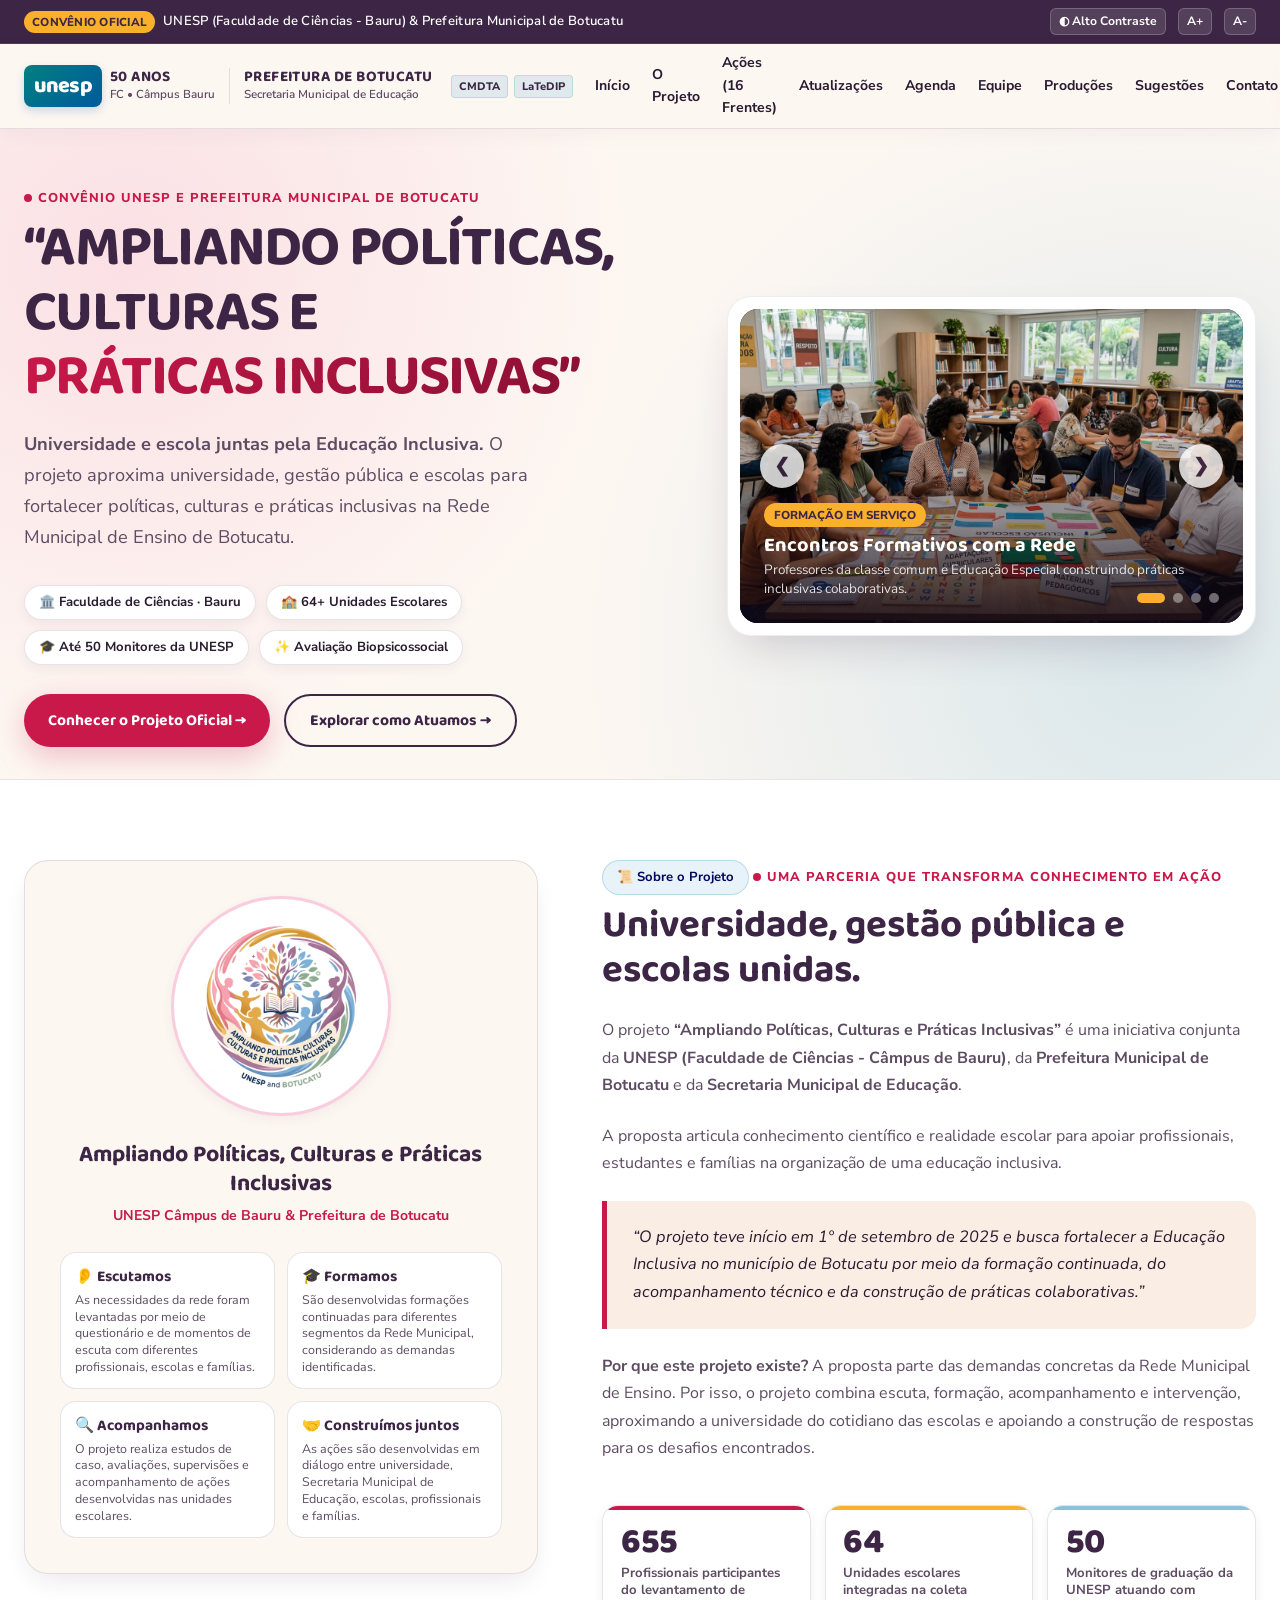
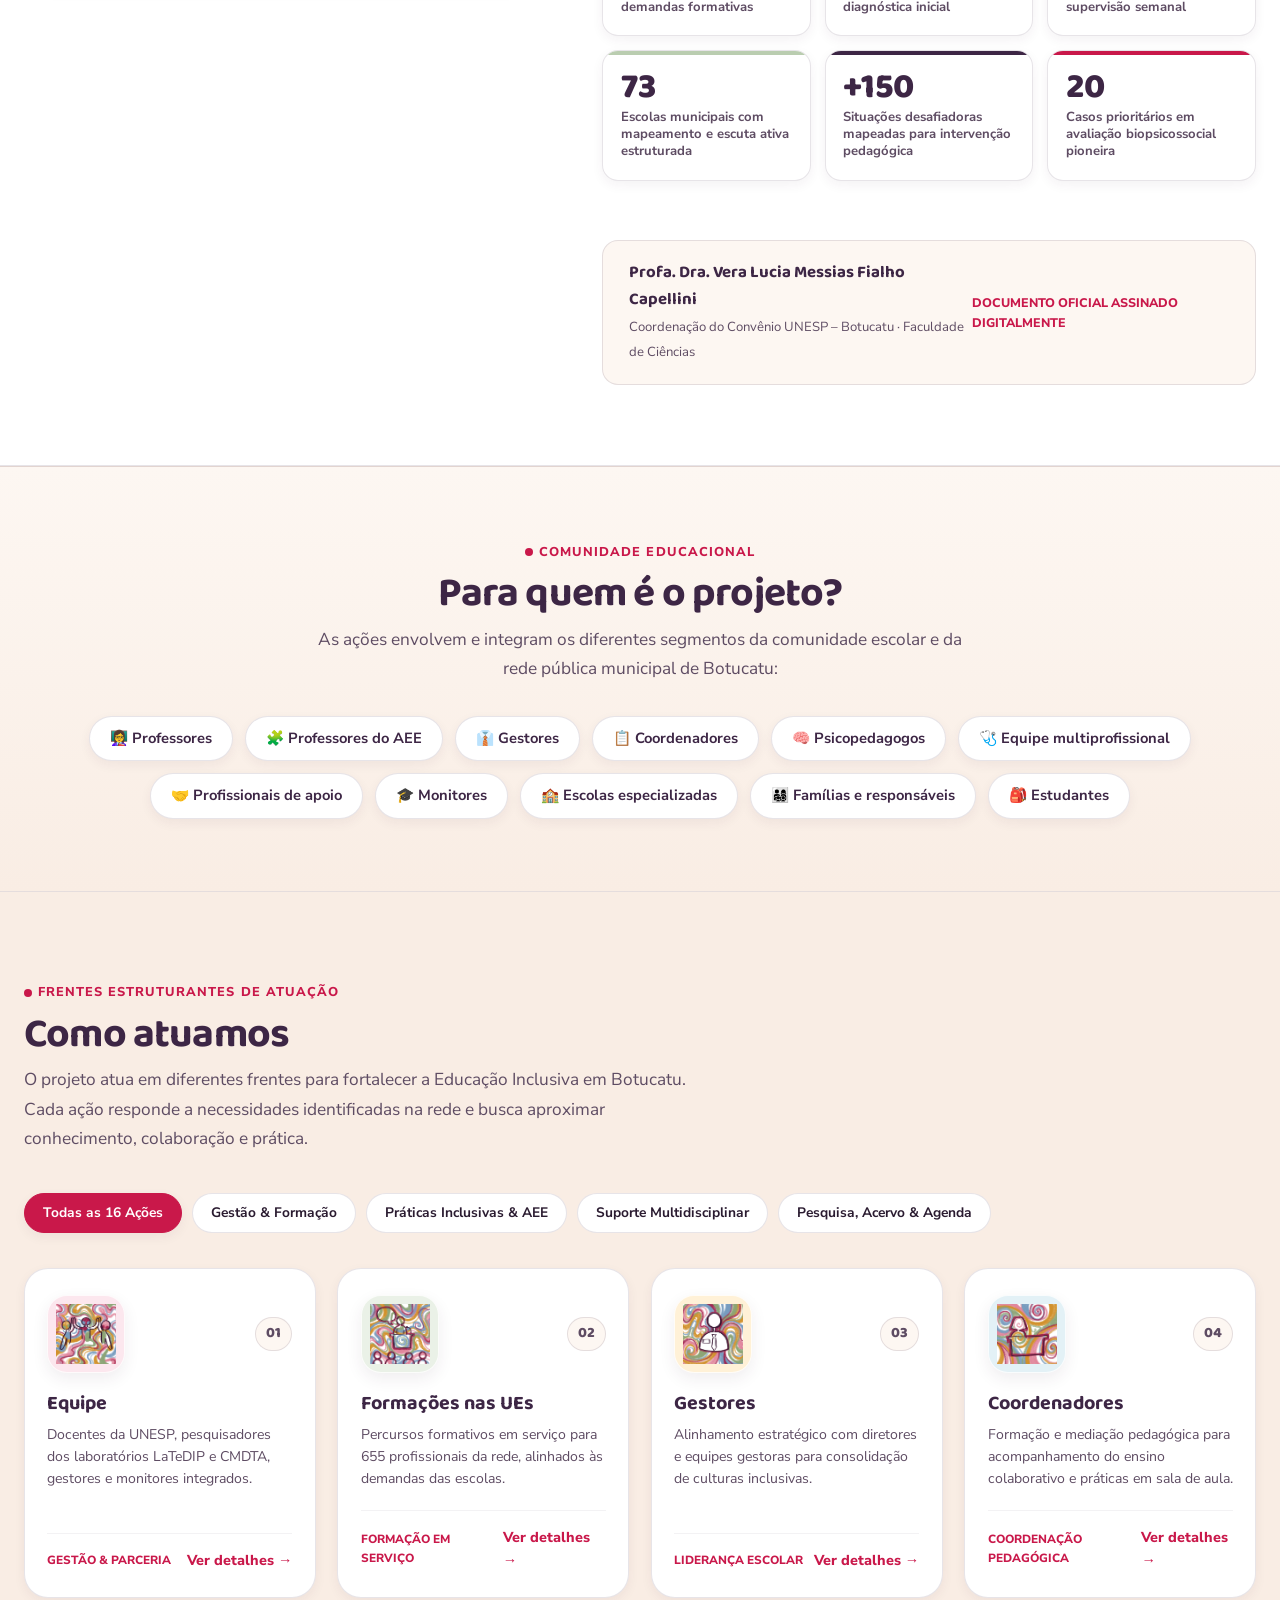
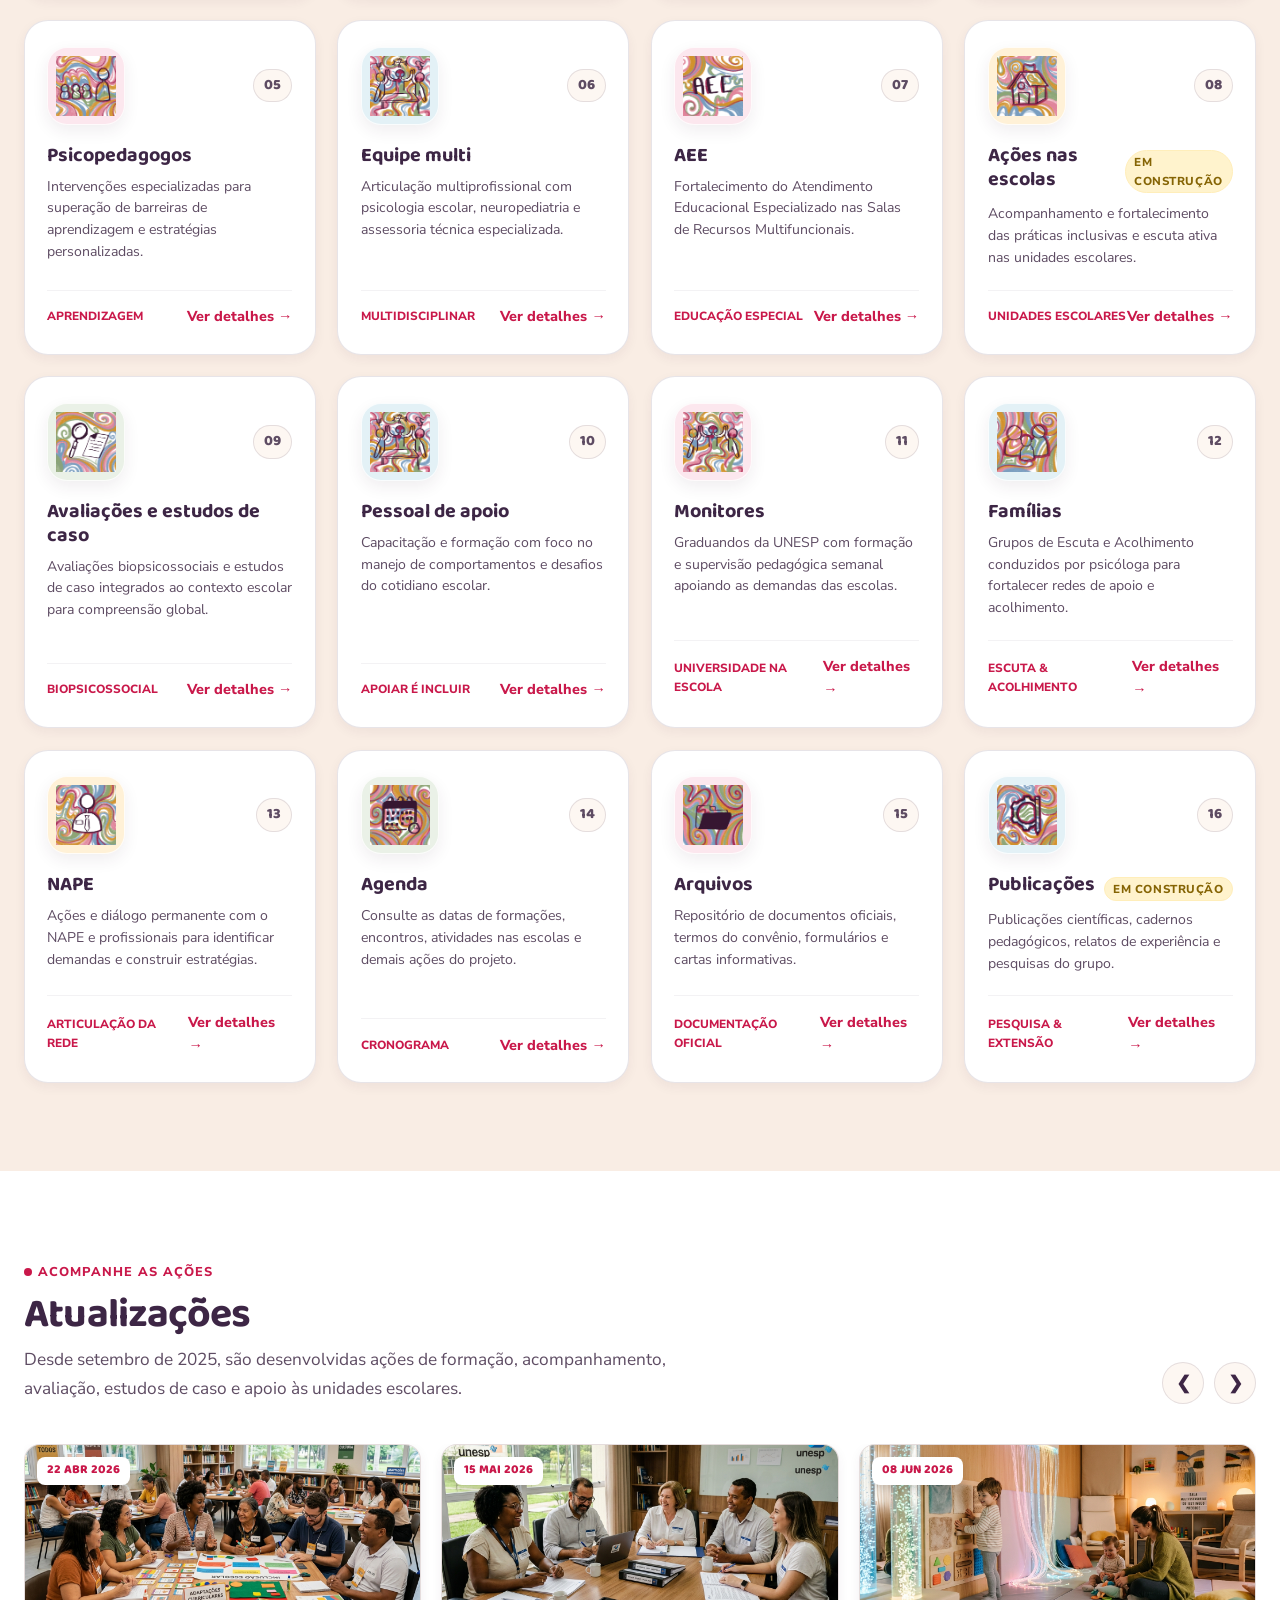
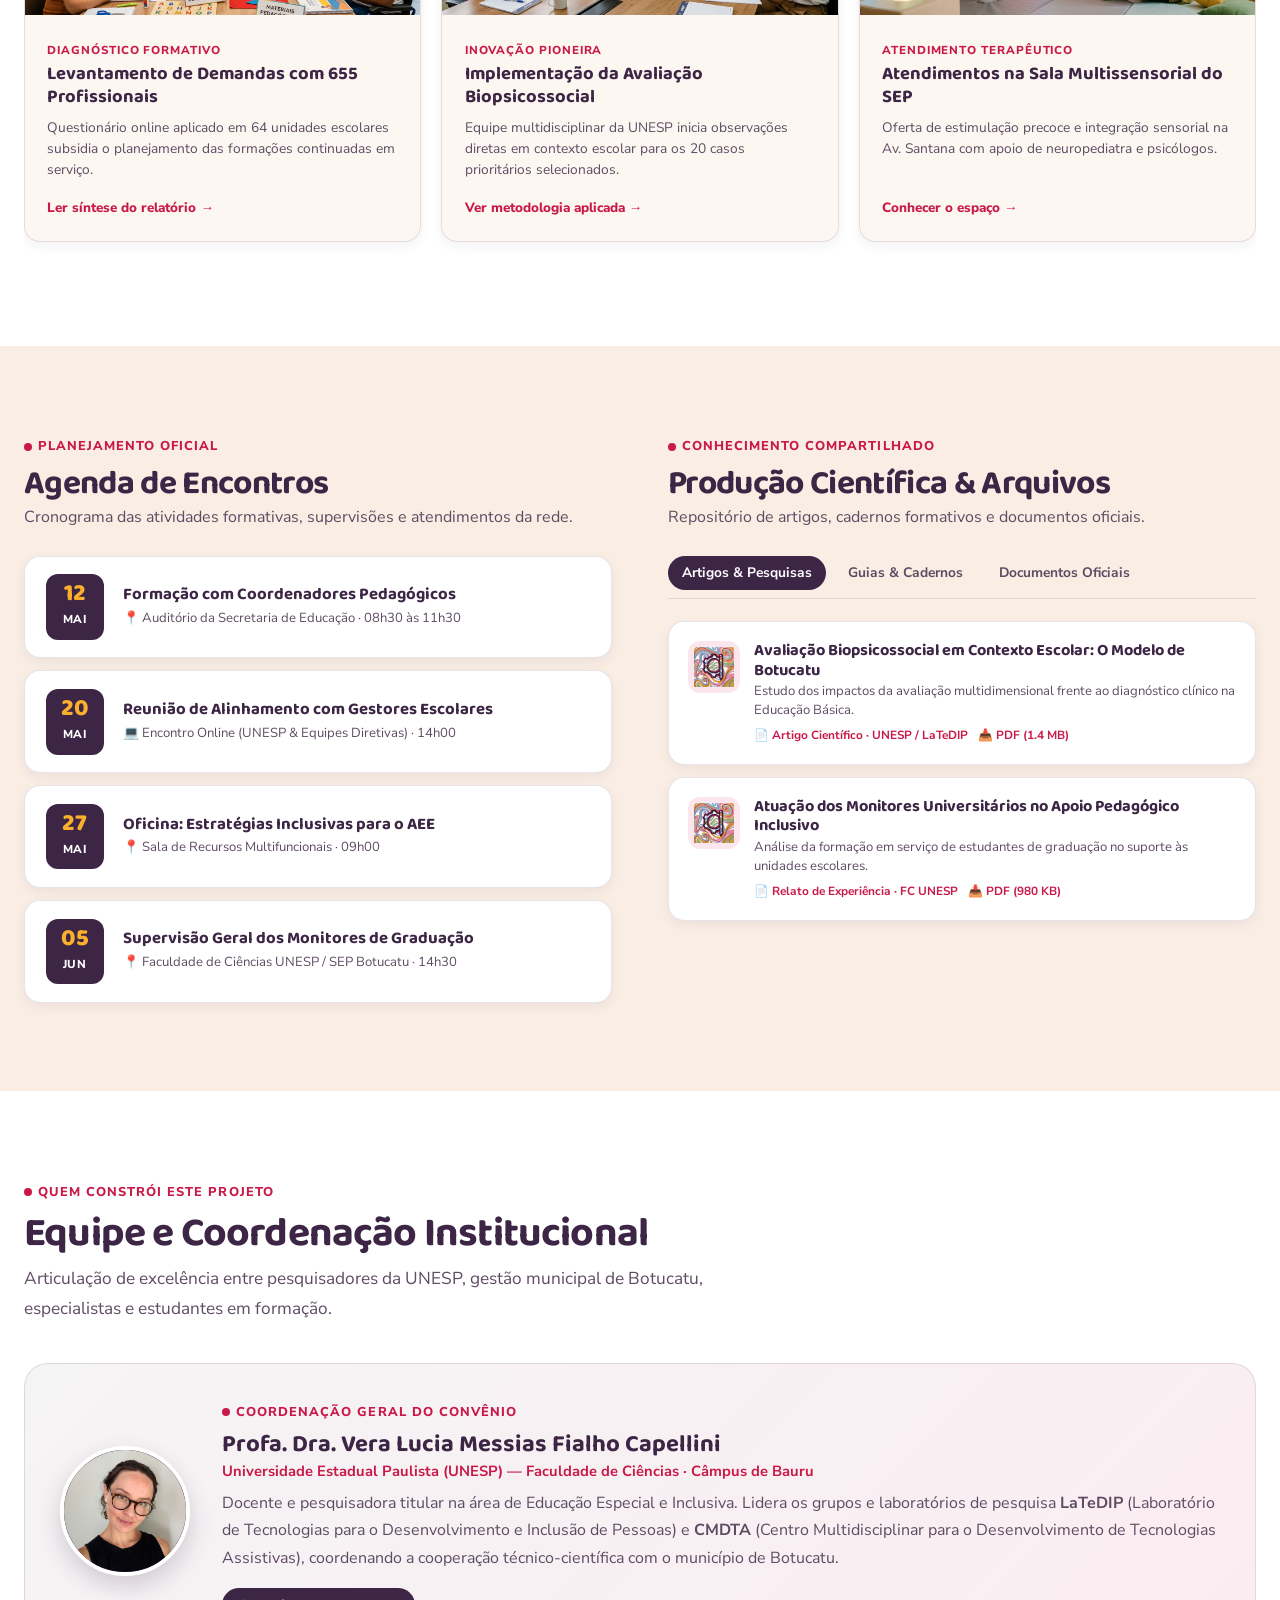
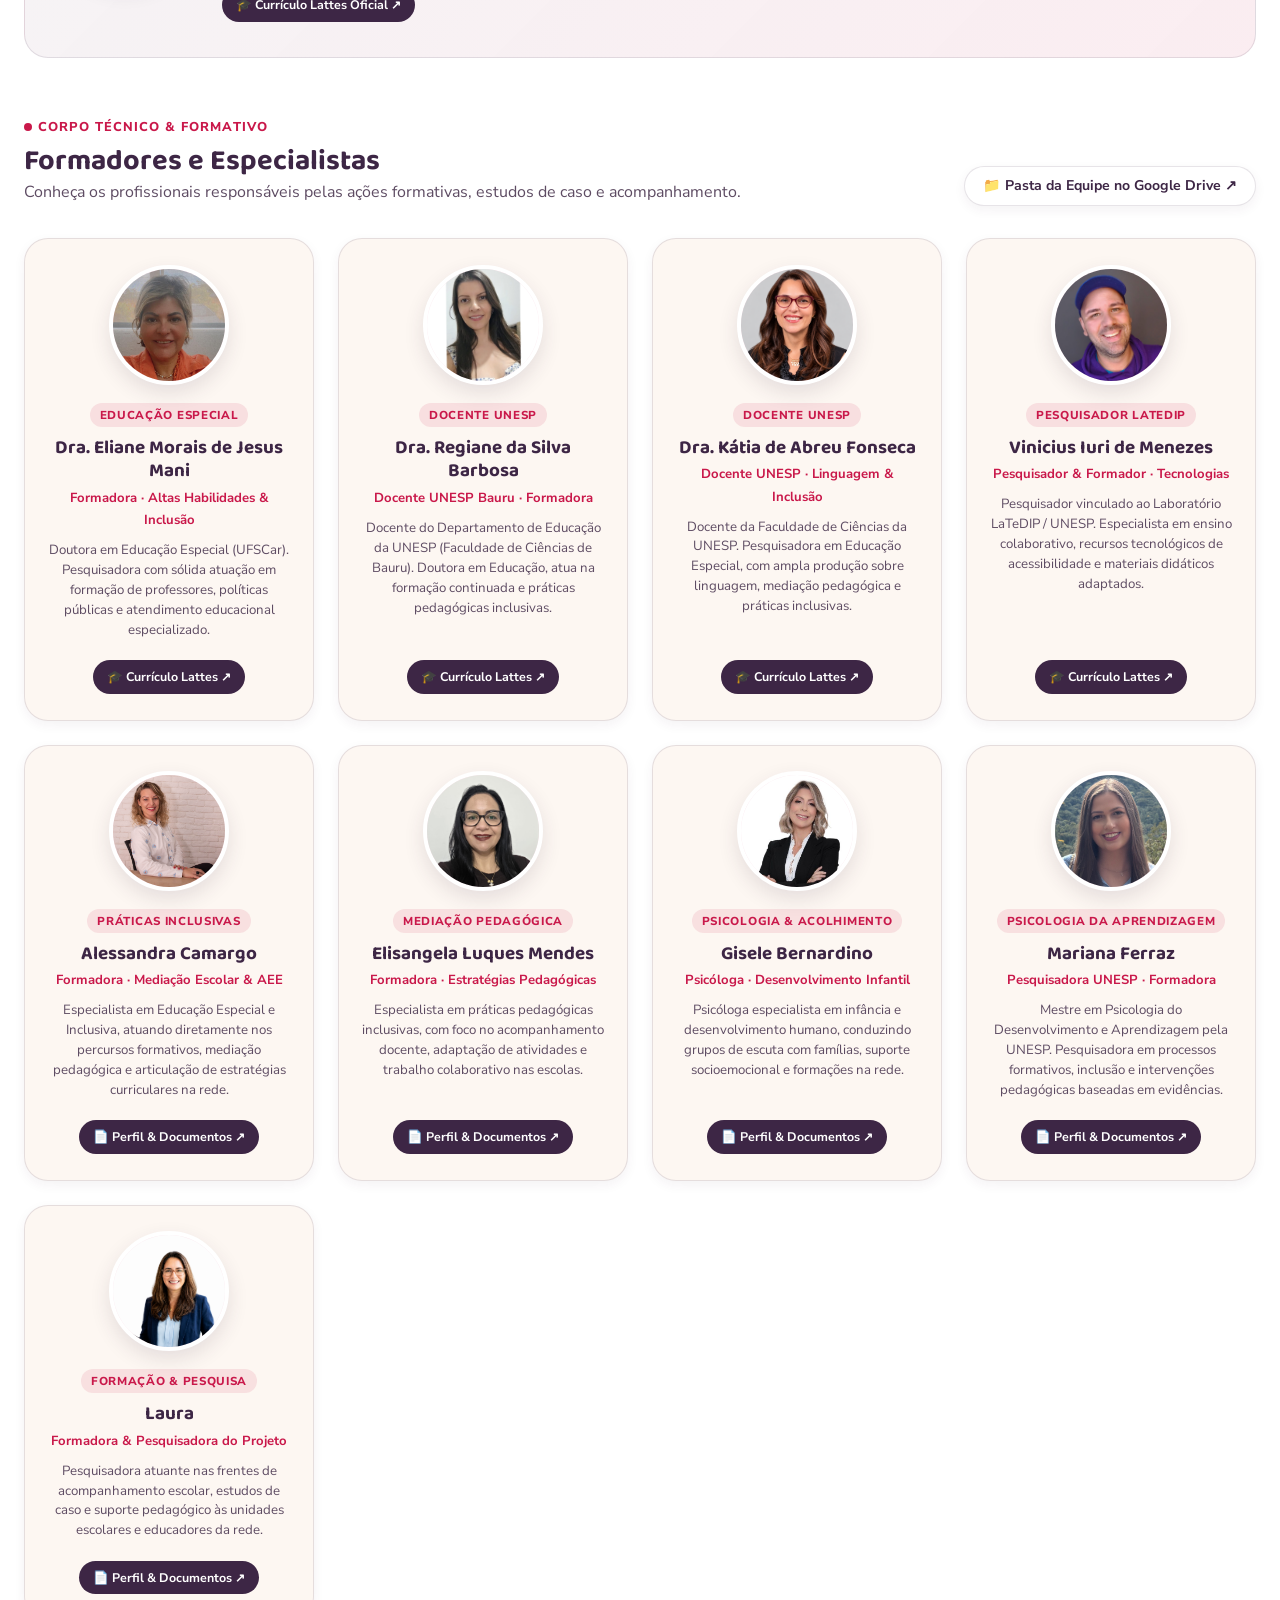
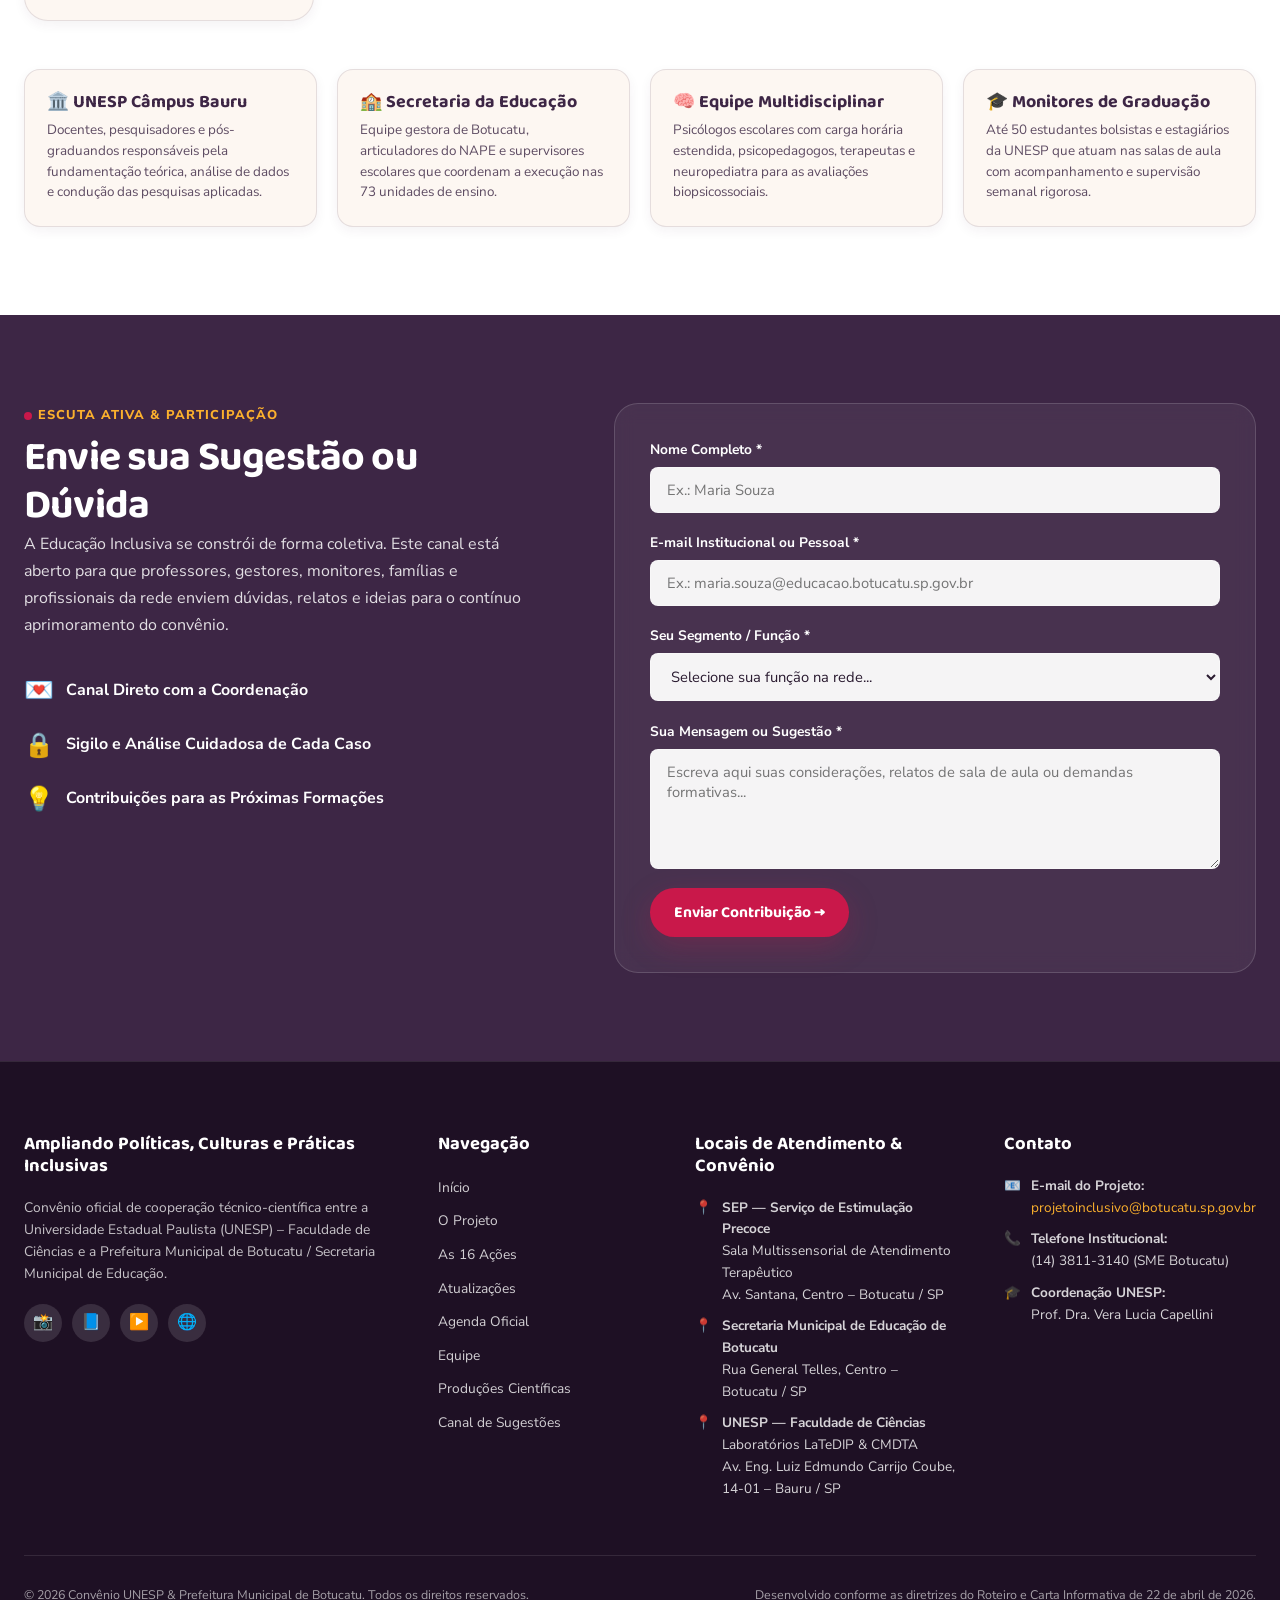
==== commit 830e8349: "Atualiza pilares, adiciona secao para quem e o projeto e mini views dos formadores com fotos" ====
--- a/index.html
+++ b/index.html
@@ -89,13 +89,13 @@
     <section class="hero-section" id="inicio">
       <div class="container hero-grid">
         <div class="hero-content">
-          <span class="eyebrow">Convênio Unesp e Prefeitura de Botucatu</span>
+          <span class="eyebrow">Convênio UNESP e Prefeitura Municipal de Botucatu</span>
           <h1>
             “AMPLIANDO POLÍTICAS, CULTURAS E
             <span class="gradient-text">PRÁTICAS INCLUSIVAS”</span>
           </h1>
           <p class="hero-lead">
-            Iniciativa estruturante de suporte à Educação Inclusiva na Rede Municipal de Botucatu, articulando rigor científico universitário, formações continuadas em serviço e acompanhamento direto no cotidiano escolar.
+            <strong>Universidade e escola juntas pela Educação Inclusiva.</strong> O projeto aproxima universidade, gestão pública e escolas para fortalecer políticas, culturas e práticas inclusivas na Rede Municipal de Ensino de Botucatu.
           </p>
 
           <div class="hero-meta-pills">
@@ -107,7 +107,7 @@
 
           <div class="hero-cta-group">
             <a href="#projeto" class="btn btn-primary">Conhecer o Projeto Oficial →</a>
-            <a href="#acoes" class="btn btn-outline">Explorar as 16 Ações →</a>
+            <a href="#acoes" class="btn btn-outline">Explorar como Atuamos →</a>
           </div>
         </div>
 
@@ -172,11 +172,11 @@
       </div>
     </section>
 
-    <!-- 4. BLOCO PRINCIPAL: LOGO DO PROJETO & RESUMO INSTITUCIONAL (PDF 1 & 2) -->
+    <!-- 4. BLOCO PRINCIPAL: LOGO DO PROJETO & RESUMO INSTITUCIONAL -->
     <section class="section-presentation" id="projeto">
       <div class="container">
         <div class="presentation-grid">
-          <!-- Coluna Esquerda: Imagem/Logo do Projeto e Pilares -->
+          <!-- Coluna Esquerda: Imagem/Logo do Projeto e Pilares Reais do Projeto -->
           <div class="project-identity-card">
             <div class="project-logo-frame">
               <img src="assets/images/logo-projeto.jpg" alt="Símbolo Oficial do Projeto Ampliando Políticas, Culturas e Práticas Inclusivas" />
@@ -186,41 +186,48 @@
 
             <div class="pillars-list">
               <div class="pillar-item">
-                <strong>🎯 Missão</strong>
-                <span>Fortalecer a Educação Inclusiva com base científica e escuta humana.</span>
+                <strong>👂 Escutamos</strong>
+                <span>As necessidades da rede foram levantadas por meio de questionário e de momentos de escuta com diferentes profissionais, escolas e famílias.</span>
               </div>
               <div class="pillar-item">
-                <strong>👁️ Visão</strong>
-                <span>Ser referência estadual e nacional em políticas públicas inclusivas.</span>
+                <strong>🎓 Formamos</strong>
+                <span>São desenvolvidas formações continuadas para diferentes segmentos da Rede Municipal, considerando as demandas identificadas.</span>
               </div>
               <div class="pillar-item">
-                <strong>🤝 Parceria</strong>
-                <span>Cooperação contínua universidade, poder público e escolas.</span>
+                <strong>🔍 Acompanhamos</strong>
+                <span>O projeto realiza estudos de caso, avaliações, supervisões e acompanhamento de ações desenvolvidas nas unidades escolares.</span>
               </div>
               <div class="pillar-item">
-                <strong>⚖️ Valores</strong>
-                <span>Equidade, diversidade, rigor ético e valorização das pessoas.</span>
-              </div>
-            </div>
-          </div>
-
-          <!-- Coluna Direita: Resumo do Projeto com Dados da Carta Informativa -->
+                <strong>🤝 Construímos juntos</strong>
+                <span>As ações são desenvolvidas em diálogo entre universidade, Secretaria Municipal de Educação, escolas, profissionais e famílias.</span>
+              </div>
+            </div>
+          </div>
+
+          <!-- Coluna Direita: Resumo do Projeto -->
           <div class="project-summary-content">
             <div>
-              <span class="official-letter-badge">📜 Carta Informativa Oficial · Botucatu, 22 de abril de 2026</span>
-              <span class="eyebrow">Sistematização das Ações</span>
-              <h2>Uma iniciativa de caráter inédito, abrangente e estruturante.</h2>
+              <span class="official-letter-badge">📜 Sobre o Projeto</span>
+              <span class="eyebrow">Uma parceria que transforma conhecimento em ação</span>
+              <h2>Universidade, gestão pública e escolas unidas.</h2>
             </div>
 
             <p>
-              O projeto <strong>“Ampliando Políticas, Culturas e Práticas Inclusivas”</strong> é realizado pela <strong>Universidade Estadual Paulista (UNESP) – Faculdade de Ciências (Câmpus de Bauru)</strong> em parceria com a <strong>Prefeitura Municipal de Botucatu</strong> e a <strong>Secretaria Municipal de Educação</strong>. Iniciado em <strong>1º de setembro de 2025</strong>, consolidou-se como um dos mais amplos movimentos de suporte à Educação Inclusiva em nossa região.
+              O projeto <strong>“Ampliando Políticas, Culturas e Práticas Inclusivas”</strong> é uma iniciativa conjunta da <strong>UNESP (Faculdade de Ciências - Câmpus de Bauru)</strong>, da <strong>Prefeitura Municipal de Botucatu</strong> e da <strong>Secretaria Municipal de Educação</strong>.
             </p>
+            <p>
+              A proposta articula conhecimento científico e realidade escolar para apoiar profissionais, estudantes e famílias na organização de uma educação inclusiva.
+            </p>
 
             <div class="letter-quote-block">
-              “O projeto tem como objetivo central fortalecer a Educação Inclusiva no município, por meio da formação continuada dos profissionais da rede e da implementação de práticas colaborativas entre diferentes segmentos educacionais, articulando o rigor científico da universidade às demandas concretas do cotidiano escolar.”
-            </div>
-
-            <!-- Métricas e Resultados Extraídos Diretamente da Carta Informativa -->
+              “O projeto teve início em 1º de setembro de 2025 e busca fortalecer a Educação Inclusiva no município de Botucatu por meio da formação continuada, do acompanhamento técnico e da construção de práticas colaborativas.”
+            </div>
+
+            <p>
+              <strong>Por que este projeto existe?</strong> A proposta parte das demandas concretas da Rede Municipal de Ensino. Por isso, o projeto combina escuta, formação, acompanhamento e intervenção, aproximando a universidade do cotidiano das escolas e apoiando a construção de respostas para os desafios encontrados.
+            </p>
+
+            <!-- Métricas e Resultados Extraídos da Carta Informativa -->
             <div class="metrics-grid">
               <div class="metric-card" style="--card-accent: var(--magenta);">
                 <div class="metric-number">655</div>
@@ -248,13 +255,6 @@
               </div>
             </div>
 
-            <p>
-              O município inicia uma etapa pioneira com a implementação da <strong>avaliação biopsicossocial</strong>, realizada por observações diretas em contexto escolar e conduzida por equipe multidisciplinar vinculada à UNESP. Essa abordagem amplia o olhar sobre o estudante, considerando suas dimensões pedagógicas, sociais e emocionais, para além de classificações diagnósticas restritas.
-            </p>
-            <p>
-              Estão em andamento a expansão da equipe de Psicologia com carga horária estendida, suporte técnico especializado incluindo neuropediatra, e oferta de atendimento terapêutico na <strong>Sala Multissensorial</strong> localizada no <strong>SEP — Serviço de Estimulação Precoce</strong> (Av. Santana, Centro – Botucatu).
-            </p>
-
             <div class="letter-sign-box">
               <div class="sign-info">
                 <strong>Profa. Dra. Vera Lucia Messias Fialho Capellini</strong>
@@ -267,14 +267,38 @@
       </div>
     </section>
 
-    <!-- 5. AS 16 AÇÕES DO ROTEIRO (PDF 1 - PÁGINAS 1 E 2) -->
+    <!-- 4.1. SEÇÃO: PARA QUEM É O PROJETO? -->
+    <section class="section-target-audience">
+      <div class="container" style="text-align: center;">
+        <span class="eyebrow">Comunidade Educacional</span>
+        <h2 class="section-title">Para quem é o projeto?</h2>
+        <p class="section-subtitle" style="margin-inline: auto; max-width: 680px;">
+          As ações envolvem e integram os diferentes segmentos da comunidade escolar e da rede pública municipal de Botucatu:
+        </p>
+        <div class="audience-grid">
+          <span class="audience-pill">👩‍🏫 Professores</span>
+          <span class="audience-pill">🧩 Professores do AEE</span>
+          <span class="audience-pill">👔 Gestores</span>
+          <span class="audience-pill">📋 Coordenadores</span>
+          <span class="audience-pill">🧠 Psicopedagogos</span>
+          <span class="audience-pill">🩺 Equipe multiprofissional</span>
+          <span class="audience-pill">🤝 Profissionais de apoio</span>
+          <span class="audience-pill">🎓 Monitores</span>
+          <span class="audience-pill">🏫 Escolas especializadas</span>
+          <span class="audience-pill">👨‍👩‍👧‍👦 Famílias e responsáveis</span>
+          <span class="audience-pill">🎒 Estudantes</span>
+        </div>
+      </div>
+    </section>
+
+    <!-- 5. COMO ATUAMOS (AS AÇÕES DO CONVÊNIO) -->
     <section class="section-actions" id="acoes">
       <div class="container">
         <div class="section-title-wrap">
           <span class="eyebrow">Frentes Estruturantes de Atuação</span>
-          <h2 class="section-title">As 16 Ações do Convênio UNESP & Botucatu</h2>
+          <h2 class="section-title">Como atuamos</h2>
           <p class="section-subtitle">
-            Conheça detalhadamente cada uma das 16 frentes estabelecidas no Roteiro Oficial do Projeto. Clique em qualquer card para abrir os objetivos, metodologias e materiais.
+            O projeto atua em diferentes frentes para fortalecer a Educação Inclusiva em Botucatu. Cada ação responde a necessidades identificadas na rede e busca aproximar conhecimento, colaboração e prática.
           </p>
         </div>
 
@@ -415,20 +439,23 @@
             </div>
           </article>
 
-          <!-- 8. Escolas especializadas -->
+          <!-- 8. Ações nas escolas -->
           <article class="action-card" data-category="praticas" data-action-key="escolas-especializadas" tabindex="0" role="button" aria-haspopup="dialog">
             <div>
               <div class="action-card-header">
                 <div class="action-icon-wrap" style="background:#fff1d7;">
-                  <img src="assets/icons/escolas-especializadas-icone.png" alt="Ícone de Escolas Especializadas" />
+                  <img src="assets/icons/escolas-especializadas-icone.png" alt="Ícone de Ações nas Escolas" />
                 </div>
                 <span class="action-num-badge">08</span>
               </div>
-              <h3>Escolas especializadas</h3>
-              <p>Interlocução, suporte e articulação contínua com entidades e serviços especializados de Botucatu.</p>
-            </div>
-            <div class="action-card-footer">
-              <span class="action-tag">Rede Conveniada</span>
+              <div style="display: flex; align-items: center; justify-content: space-between; gap: 6px; margin-bottom: 4px;">
+                <h3>Ações nas escolas</h3>
+                <span class="badge-construction">Em construção</span>
+              </div>
+              <p>Acompanhamento e fortalecimento das práticas inclusivas e escuta ativa nas unidades escolares.</p>
+            </div>
+            <div class="action-card-footer">
+              <span class="action-tag">Unidades Escolares</span>
               <span class="action-link-arrow">Ver detalhes →</span>
             </div>
           </article>
@@ -442,8 +469,8 @@
                 </div>
                 <span class="action-num-badge">09</span>
               </div>
-              <h3>Avaliações e estudo de caso</h3>
-              <p>Avaliação biopsicossocial pioneira em contexto escolar com 20 casos prioritários já em intervenção.</p>
+              <h3>Avaliações e estudos de caso</h3>
+              <p>Avaliações biopsicossociais e estudos de caso integrados ao contexto escolar para compreensão global.</p>
             </div>
             <div class="action-card-footer">
               <span class="action-tag">Biopsicossocial</span>
@@ -461,10 +488,10 @@
                 <span class="action-num-badge">10</span>
               </div>
               <h3>Pessoal de apoio</h3>
-              <p>Capacitação para profissionais de apoio escolar no manejo inclusivo, alimentação, locomoção e cuidado.</p>
-            </div>
-            <div class="action-card-footer">
-              <span class="action-tag">Cuidado & Autonomia</span>
+              <p>Capacitação e formação com foco no manejo de comportamentos e desafios do cotidiano escolar.</p>
+            </div>
+            <div class="action-card-footer">
+              <span class="action-tag">Apoiar é Incluir</span>
               <span class="action-link-arrow">Ver detalhes →</span>
             </div>
           </article>
@@ -479,28 +506,28 @@
                 <span class="action-num-badge">11</span>
               </div>
               <h3>Monitores</h3>
-              <p>Até 50 estudantes de graduação da UNESP com supervisão semanal atuando diretamente nas escolas.</p>
-            </div>
-            <div class="action-card-footer">
-              <span class="action-tag">Suporte Pedagógico</span>
-              <span class="action-link-arrow">Ver detalhes →</span>
-            </div>
-          </article>
-
-          <!-- 12. Família -->
+              <p>Graduandos da UNESP com formação e supervisão pedagógica semanal apoiando as demandas das escolas.</p>
+            </div>
+            <div class="action-card-footer">
+              <span class="action-tag">Universidade na Escola</span>
+              <span class="action-link-arrow">Ver detalhes →</span>
+            </div>
+          </article>
+
+          <!-- 12. Famílias -->
           <article class="action-card" data-category="praticas" data-action-key="familia" tabindex="0" role="button" aria-haspopup="dialog">
             <div>
               <div class="action-card-header">
                 <div class="action-icon-wrap" style="background:#e3f1f6;">
-                  <img src="assets/icons/familia-icone.png" alt="Ícone de Família" />
+                  <img src="assets/icons/familia-icone.png" alt="Ícone de Famílias" />
                 </div>
                 <span class="action-num-badge">12</span>
               </div>
-              <h3>Família</h3>
-              <p>Escuta ativa, orientação e fortalecimento do vínculo de parceria entre a família e a escola.</p>
-            </div>
-            <div class="action-card-footer">
-              <span class="action-tag">Comunidade & Vínculo</span>
+              <h3>Famílias</h3>
+              <p>Grupos de Escuta e Acolhimento conduzidos por psicóloga para fortalecer redes de apoio e acolhimento.</p>
+            </div>
+            <div class="action-card-footer">
+              <span class="action-tag">Escuta & Acolhimento</span>
               <span class="action-link-arrow">Ver detalhes →</span>
             </div>
           </article>
@@ -515,10 +542,10 @@
                 <span class="action-num-badge">13</span>
               </div>
               <h3>NAPE</h3>
-              <p>Articulação institucional direta com o Núcleo de Apoio Pedagógico Especializado de Botucatu.</p>
-            </div>
-            <div class="action-card-footer">
-              <span class="action-tag">Políticas Públicas</span>
+              <p>Ações e diálogo permanente com o NAPE e profissionais para identificar demandas e construir estratégias.</p>
+            </div>
+            <div class="action-card-footer">
+              <span class="action-tag">Articulação da Rede</span>
               <span class="action-link-arrow">Ver detalhes →</span>
             </div>
           </article>
@@ -533,7 +560,7 @@
                 <span class="action-num-badge">14</span>
               </div>
               <h3>Agenda</h3>
-              <p>Calendário integrado de encontros formativos, atendimentos no SEP e supervisões do convênio.</p>
+              <p>Consulte as datas de formações, encontros, atividades nas escolas e demais ações do projeto.</p>
             </div>
             <div class="action-card-footer">
               <span class="action-tag">Cronograma</span>
@@ -559,16 +586,19 @@
             </div>
           </article>
 
-          <!-- 16. Produções -->
+          <!-- 16. Publicações / Produções -->
           <article class="action-card" data-category="pesquisa" data-action-key="producoes" tabindex="0" role="button" aria-haspopup="dialog">
             <div>
               <div class="action-card-header">
                 <div class="action-icon-wrap" style="background:#e3f1f6;">
-                  <img src="assets/icons/producoes-icone.png" alt="Ícone de Produções Científicas" />
+                  <img src="assets/icons/producoes-icone.png" alt="Ícone de Produções e Publicações" />
                 </div>
                 <span class="action-num-badge">16</span>
               </div>
-              <h3>Produções</h3>
+              <div style="display: flex; align-items: center; justify-content: space-between; gap: 6px; margin-bottom: 4px;">
+                <h3>Publicações</h3>
+                <span class="badge-construction">Em construção</span>
+              </div>
               <p>Publicações científicas, cadernos pedagógicos, relatos de experiência e pesquisas do grupo.</p>
             </div>
             <div class="action-card-footer">
@@ -580,14 +610,14 @@
       </div>
     </section>
 
-    <!-- 6. ATUALIZAÇÕES SEMANAIS (CARROSSEL DE NOTÍCIAS & REGISTROS) -->
+    <!-- 6. ATUALIZAÇÕES (CARROSSEL DE NOTÍCIAS & REGISTROS) -->
     <section class="section-updates" id="atualizacoes">
       <div class="container">
         <div class="updates-header-flex">
           <div>
             <span class="eyebrow">Acompanhe as Ações</span>
-            <h2 class="section-title">Atualizações Semanais</h2>
-            <p class="section-subtitle">Registros das etapas em andamento nas escolas, formações e atendimentos especializados.</p>
+            <h2 class="section-title">Atualizações</h2>
+            <p class="section-subtitle">Desde setembro de 2025, são desenvolvidas ações de formação, acompanhamento, avaliação, estudos de caso e apoio às unidades escolares.</p>
           </div>
           <div class="updates-carousel-controls">
             <button type="button" class="control-circle-btn" id="update-prev-btn" aria-label="Notícia anterior">❮</button>
@@ -829,7 +859,7 @@
       </div>
     </section>
 
-    <!-- 8. EQUIPE & COORDENAÇÃO (CARTA INFORMATIVA) -->
+    <!-- 8. EQUIPE & COORDENAÇÃO -->
     <section class="section-team" id="equipe">
       <div class="container">
         <div class="section-title-wrap">
@@ -842,7 +872,9 @@
 
         <!-- Destaque da Coordenação Geral -->
         <div class="coord-highlight-card">
-          <div class="coord-avatar-badge">VC</div>
+          <div class="coord-photo-frame">
+            <img src="assets/fotos/FOTO MINHA.jpeg" alt="Profa. Dra. Vera Lucia Messias Fialho Capellini" />
+          </div>
           <div class="coord-info">
             <span class="eyebrow">Coordenação Geral do Convênio</span>
             <h3>Profa. Dra. Vera Lucia Messias Fialho Capellini</h3>
@@ -850,11 +882,178 @@
             <p>
               Docente e pesquisadora titular na área de Educação Especial e Inclusiva. Lidera os grupos e laboratórios de pesquisa <strong>LaTeDIP</strong> (Laboratório de Tecnologias para o Desenvolvimento e Inclusão de Pessoas) e <strong>CMDTA</strong> (Centro Multidisciplinar para o Desenvolvimento de Tecnologias Assistivas), coordenando a cooperação técnico-científica com o município de Botucatu.
             </p>
+            <div style="margin-top: 1rem;">
+              <a href="http://lattes.cnpq.br/9928758732344366" target="_blank" rel="noopener noreferrer" class="btn-lattes-link">
+                🎓 Currículo Lattes Oficial ↗
+              </a>
+            </div>
+          </div>
+        </div>
+
+        <!-- MINI VIEWS - FORMADORES E ESPECIALISTAS -->
+        <div class="formadores-section-wrap">
+          <div class="formadores-header-wrap">
+            <div>
+              <span class="eyebrow">Corpo Técnico & Formativo</span>
+              <h3 style="font-size: 1.8rem; color: var(--plum);">Formadores e Especialistas</h3>
+              <p>Conheça os profissionais responsáveis pelas ações formativas, estudos de caso e acompanhamento.</p>
+            </div>
+            <div>
+              <a href="https://drive.google.com/drive/u/0/folders/1GSRZqcXMfHfUpQ8a0ySDhA-O-43OAbhC" target="_blank" rel="noopener noreferrer" class="btn-drive-folder">
+                📁 Pasta da Equipe no Google Drive ↗
+              </a>
+            </div>
+          </div>
+
+          <div class="formadores-grid">
+            <!-- 1. Eliane Morais de Jesus Mani -->
+            <article class="formador-card">
+              <div class="formador-photo-frame">
+                <img src="assets/fotos/Eliane Morais de Jesus Mani.png" alt="Dra. Eliane Morais de Jesus Mani" />
+              </div>
+              <span class="formador-badge">Educação Especial</span>
+              <h4 class="formador-name">Dra. Eliane Morais de Jesus Mani</h4>
+              <p class="formador-role">Formadora · Altas Habilidades & Inclusão</p>
+              <p class="formador-bio">Doutora em Educação Especial (UFSCar). Pesquisadora com sólida atuação em formação de professores, políticas públicas e atendimento educacional especializado.</p>
+              <div class="formador-actions">
+                <a href="http://lattes.cnpq.br/3262109594164736" target="_blank" rel="noopener noreferrer" class="btn-lattes-link">
+                  🎓 Currículo Lattes ↗
+                </a>
+              </div>
+            </article>
+
+            <!-- 2. Regiane da Silva Barbosa -->
+            <article class="formador-card">
+              <div class="formador-photo-frame">
+                <img src="assets/fotos/Regiane Barbosa_.jpg" alt="Dra. Regiane da Silva Barbosa" />
+              </div>
+              <span class="formador-badge">Docente UNESP</span>
+              <h4 class="formador-name">Dra. Regiane da Silva Barbosa</h4>
+              <p class="formador-role">Docente UNESP Bauru · Formadora</p>
+              <p class="formador-bio">Docente do Departamento de Educação da UNESP (Faculdade de Ciências de Bauru). Doutora em Educação, atua na formação continuada e práticas pedagógicas inclusivas.</p>
+              <div class="formador-actions">
+                <a href="http://lattes.cnpq.br/0697461091949522" target="_blank" rel="noopener noreferrer" class="btn-lattes-link">
+                  🎓 Currículo Lattes ↗
+                </a>
+              </div>
+            </article>
+
+            <!-- 3. Kátia de Abreu Fonseca -->
+            <article class="formador-card">
+              <div class="formador-photo-frame">
+                <img src="assets/fotos/Katia Fonseca.png" alt="Dra. Kátia de Abreu Fonseca" />
+              </div>
+              <span class="formador-badge">Docente UNESP</span>
+              <h4 class="formador-name">Dra. Kátia de Abreu Fonseca</h4>
+              <p class="formador-role">Docente UNESP · Linguagem & Inclusão</p>
+              <p class="formador-bio">Docente da Faculdade de Ciências da UNESP. Pesquisadora em Educação Especial, com ampla produção sobre linguagem, mediação pedagógica e práticas inclusivas.</p>
+              <div class="formador-actions">
+                <a href="http://lattes.cnpq.br/1500397314837210" target="_blank" rel="noopener noreferrer" class="btn-lattes-link">
+                  🎓 Currículo Lattes ↗
+                </a>
+              </div>
+            </article>
+
+            <!-- 4. Vinicius Iuri de Menezes -->
+            <article class="formador-card">
+              <div class="formador-photo-frame">
+                <img src="assets/fotos/Vinicius.jpg" alt="Vinicius Iuri de Menezes" />
+              </div>
+              <span class="formador-badge">Pesquisador LaTeDIP</span>
+              <h4 class="formador-name">Vinicius Iuri de Menezes</h4>
+              <p class="formador-role">Pesquisador & Formador · Tecnologias</p>
+              <p class="formador-bio">Pesquisador vinculado ao Laboratório LaTeDIP / UNESP. Especialista em ensino colaborativo, recursos tecnológicos de acessibilidade e materiais didáticos adaptados.</p>
+              <div class="formador-actions">
+                <a href="http://lattes.cnpq.br/2678555566922437" target="_blank" rel="noopener noreferrer" class="btn-lattes-link">
+                  🎓 Currículo Lattes ↗
+                </a>
+              </div>
+            </article>
+
+            <!-- 5. Alessandra Camargo -->
+            <article class="formador-card">
+              <div class="formador-photo-frame">
+                <img src="assets/fotos/Alessandra Camargo.jpeg" alt="Alessandra Camargo" />
+              </div>
+              <span class="formador-badge">Práticas Inclusivas</span>
+              <h4 class="formador-name">Alessandra Camargo</h4>
+              <p class="formador-role">Formadora · Mediação Escolar & AEE</p>
+              <p class="formador-bio">Especialista em Educação Especial e Inclusiva, atuando diretamente nos percursos formativos, mediação pedagógica e articulação de estratégias curriculares na rede.</p>
+              <div class="formador-actions">
+                <a href="https://drive.google.com/drive/u/0/folders/1GSRZqcXMfHfUpQ8a0ySDhA-O-43OAbhC" target="_blank" rel="noopener noreferrer" class="btn-lattes-link">
+                  📄 Perfil & Documentos ↗
+                </a>
+              </div>
+            </article>
+
+            <!-- 6. Elisangela Luques Mendes -->
+            <article class="formador-card">
+              <div class="formador-photo-frame">
+                <img src="assets/fotos/Elisangela Luques Mendes.jpeg" alt="Elisangela Luques Mendes" />
+              </div>
+              <span class="formador-badge">Mediação Pedagógica</span>
+              <h4 class="formador-name">Elisangela Luques Mendes</h4>
+              <p class="formador-role">Formadora · Estratégias Pedagógicas</p>
+              <p class="formador-bio">Especialista em práticas pedagógicas inclusivas, com foco no acompanhamento docente, adaptação de atividades e trabalho colaborativo nas escolas.</p>
+              <div class="formador-actions">
+                <a href="https://drive.google.com/drive/u/0/folders/1GSRZqcXMfHfUpQ8a0ySDhA-O-43OAbhC" target="_blank" rel="noopener noreferrer" class="btn-lattes-link">
+                  📄 Perfil & Documentos ↗
+                </a>
+              </div>
+            </article>
+
+            <!-- 7. Gisele Bernardino -->
+            <article class="formador-card">
+              <div class="formador-photo-frame">
+                <img src="assets/fotos/Gisele Bernardino.jpg" alt="Gisele Bernardino" />
+              </div>
+              <span class="formador-badge">Psicologia & Acolhimento</span>
+              <h4 class="formador-name">Gisele Bernardino</h4>
+              <p class="formador-role">Psicóloga · Desenvolvimento Infantil</p>
+              <p class="formador-bio">Psicóloga especialista em infância e desenvolvimento humano, conduzindo grupos de escuta com famílias, suporte socioemocional e formações na rede.</p>
+              <div class="formador-actions">
+                <a href="https://drive.google.com/drive/u/0/folders/1GSRZqcXMfHfUpQ8a0ySDhA-O-43OAbhC" target="_blank" rel="noopener noreferrer" class="btn-lattes-link">
+                  📄 Perfil & Documentos ↗
+                </a>
+              </div>
+            </article>
+
+            <!-- 8. Mariana Ferraz -->
+            <article class="formador-card">
+              <div class="formador-photo-frame">
+                <img src="assets/fotos/Mariana Ferraz.jpg" alt="Mariana Ferraz" />
+              </div>
+              <span class="formador-badge">Psicologia da Aprendizagem</span>
+              <h4 class="formador-name">Mariana Ferraz</h4>
+              <p class="formador-role">Pesquisadora UNESP · Formadora</p>
+              <p class="formador-bio">Mestre em Psicologia do Desenvolvimento e Aprendizagem pela UNESP. Pesquisadora em processos formativos, inclusão e intervenções pedagógicas baseadas em evidências.</p>
+              <div class="formador-actions">
+                <a href="https://drive.google.com/drive/u/0/folders/1GSRZqcXMfHfUpQ8a0ySDhA-O-43OAbhC" target="_blank" rel="noopener noreferrer" class="btn-lattes-link">
+                  📄 Perfil & Documentos ↗
+                </a>
+              </div>
+            </article>
+
+            <!-- 9. Laura -->
+            <article class="formador-card">
+              <div class="formador-photo-frame">
+                <img src="assets/fotos/Laura Foto Bio.png" alt="Laura" />
+              </div>
+              <span class="formador-badge">Formação & Pesquisa</span>
+              <h4 class="formador-name">Laura</h4>
+              <p class="formador-role">Formadora & Pesquisadora do Projeto</p>
+              <p class="formador-bio">Pesquisadora atuante nas frentes de acompanhamento escolar, estudos de caso e suporte pedagógico às unidades escolares e educadores da rede.</p>
+              <div class="formador-actions">
+                <a href="https://drive.google.com/drive/u/0/folders/1GSRZqcXMfHfUpQ8a0ySDhA-O-43OAbhC" target="_blank" rel="noopener noreferrer" class="btn-lattes-link">
+                  📄 Perfil & Documentos ↗
+                </a>
+              </div>
+            </article>
           </div>
         </div>
 
         <!-- Segmentos da Equipe -->
-        <div class="team-grid-layout">
+        <div class="team-grid-layout" style="margin-top: 3rem;">
           <div class="team-segment-card">
             <h4>🏛️ UNESP Câmpus Bauru</h4>
             <p>Docentes, pesquisadores e pós-graduandos responsáveis pela fundamentação teórica, análise de dados e condução das pesquisas aplicadas.</p>
--- a/styles.css
+++ b/styles.css
@@ -1627,6 +1627,268 @@
 }
 
 /* ==========================================================================
+   MINI VIEWS - FORMADORES E ESPECIALISTAS DO PROJETO
+   ========================================================================== */
+.coord-photo-frame {
+  width: 130px;
+  height: 130px;
+  border-radius: 50%;
+  overflow: hidden;
+  border: 4px solid #fff;
+  box-shadow: 0 10px 25px rgba(61, 38, 69, 0.2);
+  flex-shrink: 0;
+  background: var(--plum);
+}
+
+.coord-photo-frame img {
+  width: 100%;
+  height: 100%;
+  object-fit: cover;
+  object-position: center top;
+}
+
+.formadores-section-wrap {
+  margin-top: 3.5rem;
+}
+
+.formadores-header-wrap {
+  margin-bottom: 2rem;
+  display: flex;
+  justify-content: space-between;
+  align-items: flex-end;
+  flex-wrap: wrap;
+  gap: 16px;
+}
+
+.formadores-grid {
+  display: grid;
+  grid-template-columns: repeat(auto-fill, minmax(260px, 1fr));
+  gap: 1.5rem;
+}
+
+.formador-card {
+  background: var(--cream);
+  border: 1px solid var(--border-light);
+  border-radius: var(--radius-lg);
+  padding: 1.6rem 1.4rem;
+  display: flex;
+  flex-direction: column;
+  align-items: center;
+  text-align: center;
+  box-shadow: var(--shadow-sm);
+  transition: var(--transition);
+  position: relative;
+  overflow: hidden;
+}
+
+.formador-card:hover {
+  transform: translateY(-6px);
+  box-shadow: var(--shadow-lg);
+  border-color: rgba(201, 24, 74, 0.3);
+  background: #fff;
+}
+
+.formador-photo-frame {
+  width: 120px;
+  height: 120px;
+  border-radius: 50%;
+  overflow: hidden;
+  margin-bottom: 1.1rem;
+  border: 4px solid #fff;
+  box-shadow: 0 8px 20px rgba(61, 38, 69, 0.12);
+  background: #fce7ee;
+  position: relative;
+  flex-shrink: 0;
+}
+
+.formador-photo-frame img {
+  width: 100%;
+  height: 100%;
+  object-fit: cover;
+  object-position: center top;
+  transition: transform 0.4s ease;
+}
+
+.formador-card:hover .formador-photo-frame img {
+  transform: scale(1.08);
+}
+
+.formador-badge {
+  font-size: 0.72rem;
+  font-weight: 800;
+  text-transform: uppercase;
+  letter-spacing: 0.06em;
+  padding: 3px 10px;
+  border-radius: var(--radius-pill);
+  background: rgba(201, 24, 74, 0.1);
+  color: var(--magenta);
+  margin-bottom: 0.6rem;
+}
+
+.formador-name {
+  font-family: 'Baloo 2', sans-serif;
+  font-size: 1.18rem;
+  font-weight: 700;
+  color: var(--plum);
+  margin-bottom: 0.2rem;
+  line-height: 1.25;
+}
+
+.formador-role {
+  font-size: 0.82rem;
+  font-weight: 700;
+  color: var(--magenta);
+  margin-bottom: 0.6rem;
+}
+
+.formador-bio {
+  font-size: 0.83rem;
+  color: var(--ink-muted);
+  line-height: 1.5;
+  margin-bottom: 1.2rem;
+  flex-grow: 1;
+}
+
+.formador-actions {
+  display: flex;
+  gap: 8px;
+  width: 100%;
+  justify-content: center;
+}
+
+.btn-lattes-link {
+  display: inline-flex;
+  align-items: center;
+  gap: 6px;
+  background: var(--plum);
+  color: #fff;
+  font-size: 0.78rem;
+  font-weight: 700;
+  padding: 7px 14px;
+  border-radius: var(--radius-pill);
+  transition: var(--transition);
+}
+
+.btn-lattes-link:hover {
+  background: var(--magenta);
+  color: #fff;
+  transform: translateY(-2px);
+  box-shadow: 0 4px 12px rgba(201, 24, 74, 0.3);
+}
+
+.btn-drive-folder {
+  display: inline-flex;
+  align-items: center;
+  gap: 8px;
+  background: #fff;
+  color: var(--plum);
+  border: 1px solid var(--border-light);
+  font-size: 0.88rem;
+  font-weight: 700;
+  padding: 8px 18px;
+  border-radius: var(--radius-pill);
+  box-shadow: var(--shadow-sm);
+  transition: var(--transition);
+}
+
+.btn-drive-folder:hover {
+  background: var(--plum);
+  color: #fff;
+  border-color: var(--plum);
+  transform: translateY(-2px);
+}
+
+/* Seção Para Quem é o Projeto */
+.section-target-audience {
+  padding: 4.5rem 0;
+  background: linear-gradient(180deg, var(--cream) 0%, var(--soft-bg) 100%);
+  border-top: 1px solid var(--border-light);
+  border-bottom: 1px solid var(--border-light);
+}
+
+.audience-grid {
+  display: flex;
+  flex-wrap: wrap;
+  gap: 12px;
+  justify-content: center;
+  margin-top: 2rem;
+}
+
+.audience-pill {
+  background: #fff;
+  border: 1px solid var(--border-light);
+  border-radius: var(--radius-pill);
+  padding: 10px 20px;
+  font-size: 0.92rem;
+  font-weight: 700;
+  color: var(--plum);
+  display: inline-flex;
+  align-items: center;
+  gap: 8px;
+  box-shadow: var(--shadow-sm);
+  transition: var(--transition);
+}
+
+.audience-pill:hover {
+  border-color: var(--magenta);
+  background: var(--magenta);
+  color: #fff;
+  transform: translateY(-3px);
+  box-shadow: var(--shadow-md);
+}
+
+/* Badges e Eixos */
+.badge-construction {
+  display: inline-flex;
+  align-items: center;
+  gap: 4px;
+  background: #fff3cd;
+  color: #856404;
+  border: 1px solid #ffeeba;
+  font-size: 0.72rem;
+  font-weight: 800;
+  padding: 2px 8px;
+  border-radius: var(--radius-pill);
+  text-transform: uppercase;
+  letter-spacing: 0.05em;
+}
+
+.eixos-box {
+  background: #fdf7f2;
+  border: 1px solid var(--border-light);
+  border-radius: var(--radius-md);
+  padding: 1.2rem;
+  margin-top: 1rem;
+}
+
+.eixos-title {
+  font-size: 0.98rem;
+  font-weight: 800;
+  color: var(--plum);
+  margin-bottom: 0.6rem;
+  display: flex;
+  align-items: center;
+  gap: 6px;
+}
+
+.eixo-item-row {
+  margin-bottom: 0.6rem;
+  padding-left: 10px;
+  border-left: 3px solid var(--magenta);
+}
+
+.eixo-item-row strong {
+  color: var(--plum);
+  font-size: 0.88rem;
+  display: block;
+}
+
+.eixo-item-row span {
+  font-size: 0.82rem;
+  color: var(--ink-muted);
+}
+
+/* ==========================================================================
    RESPONSIVIDADE (TABLETS & MOBILE)
    ========================================================================== */
 @media (max-width: 1080px) {
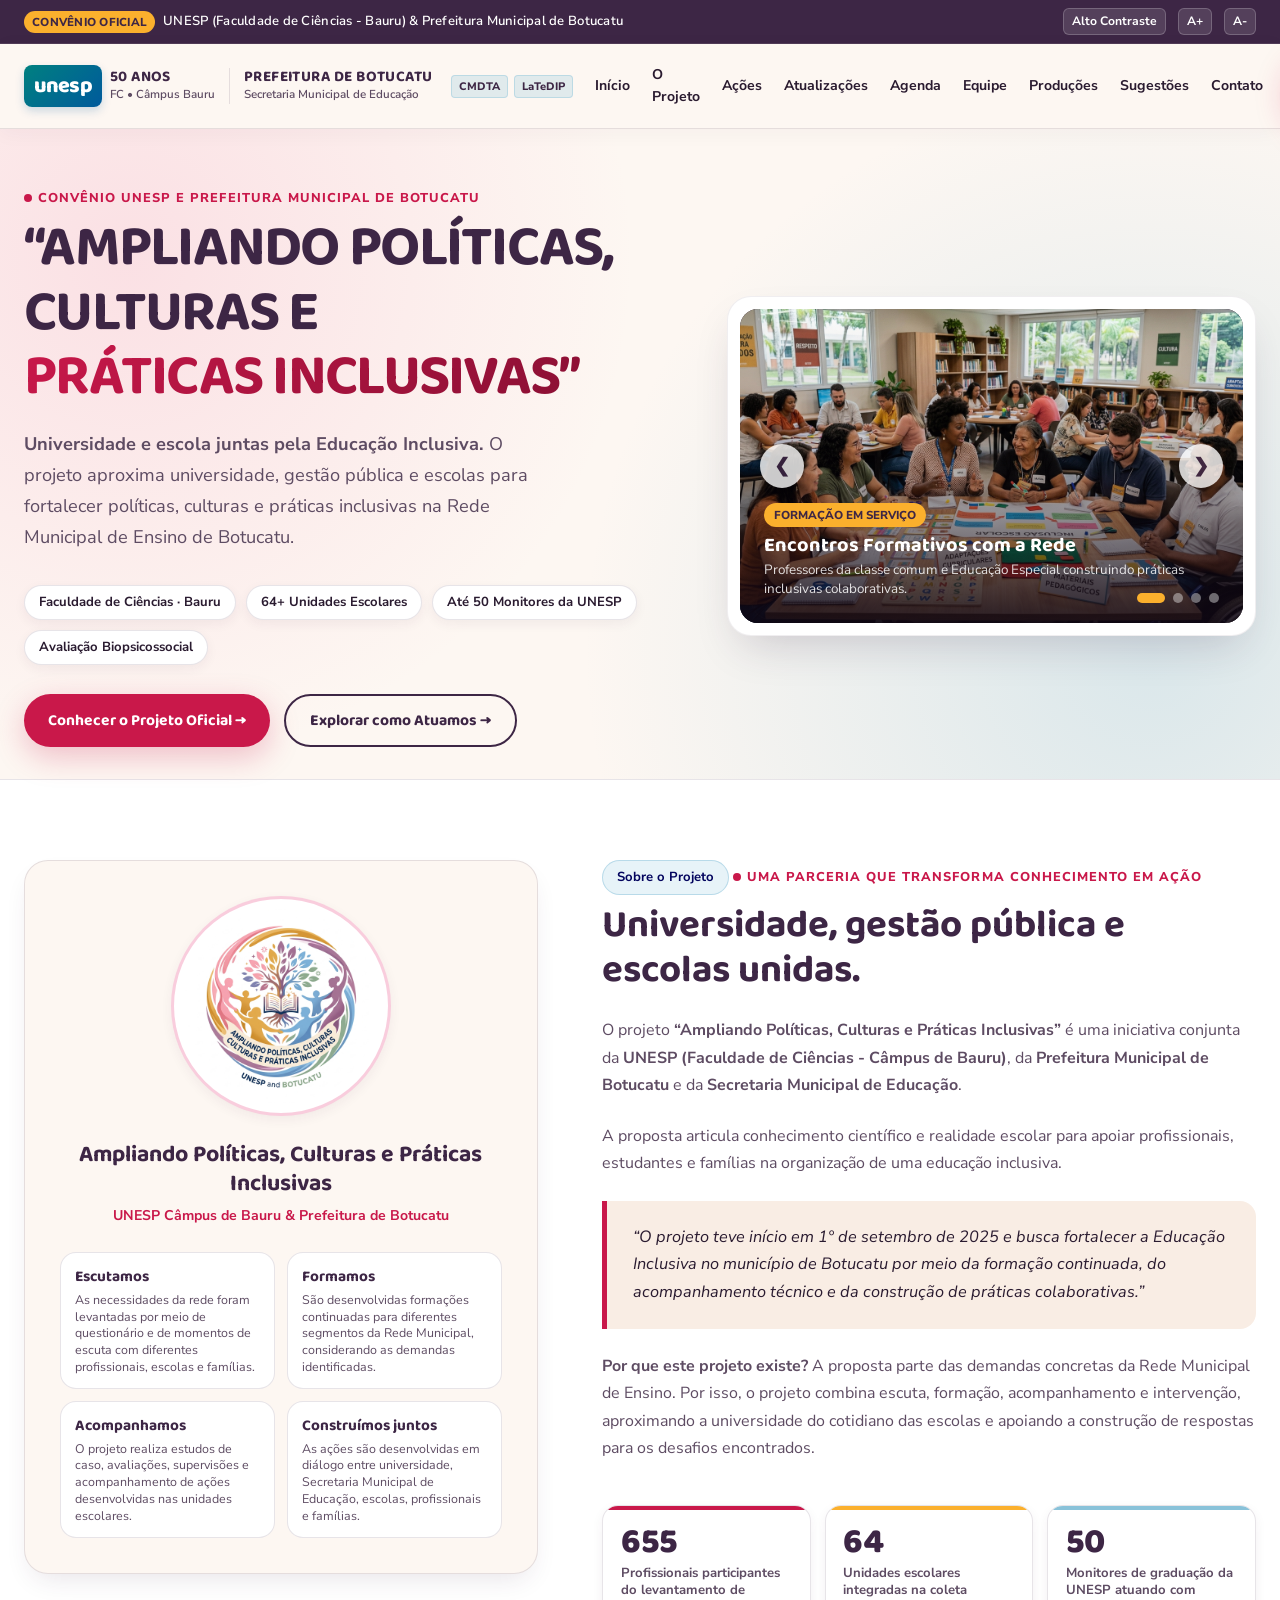
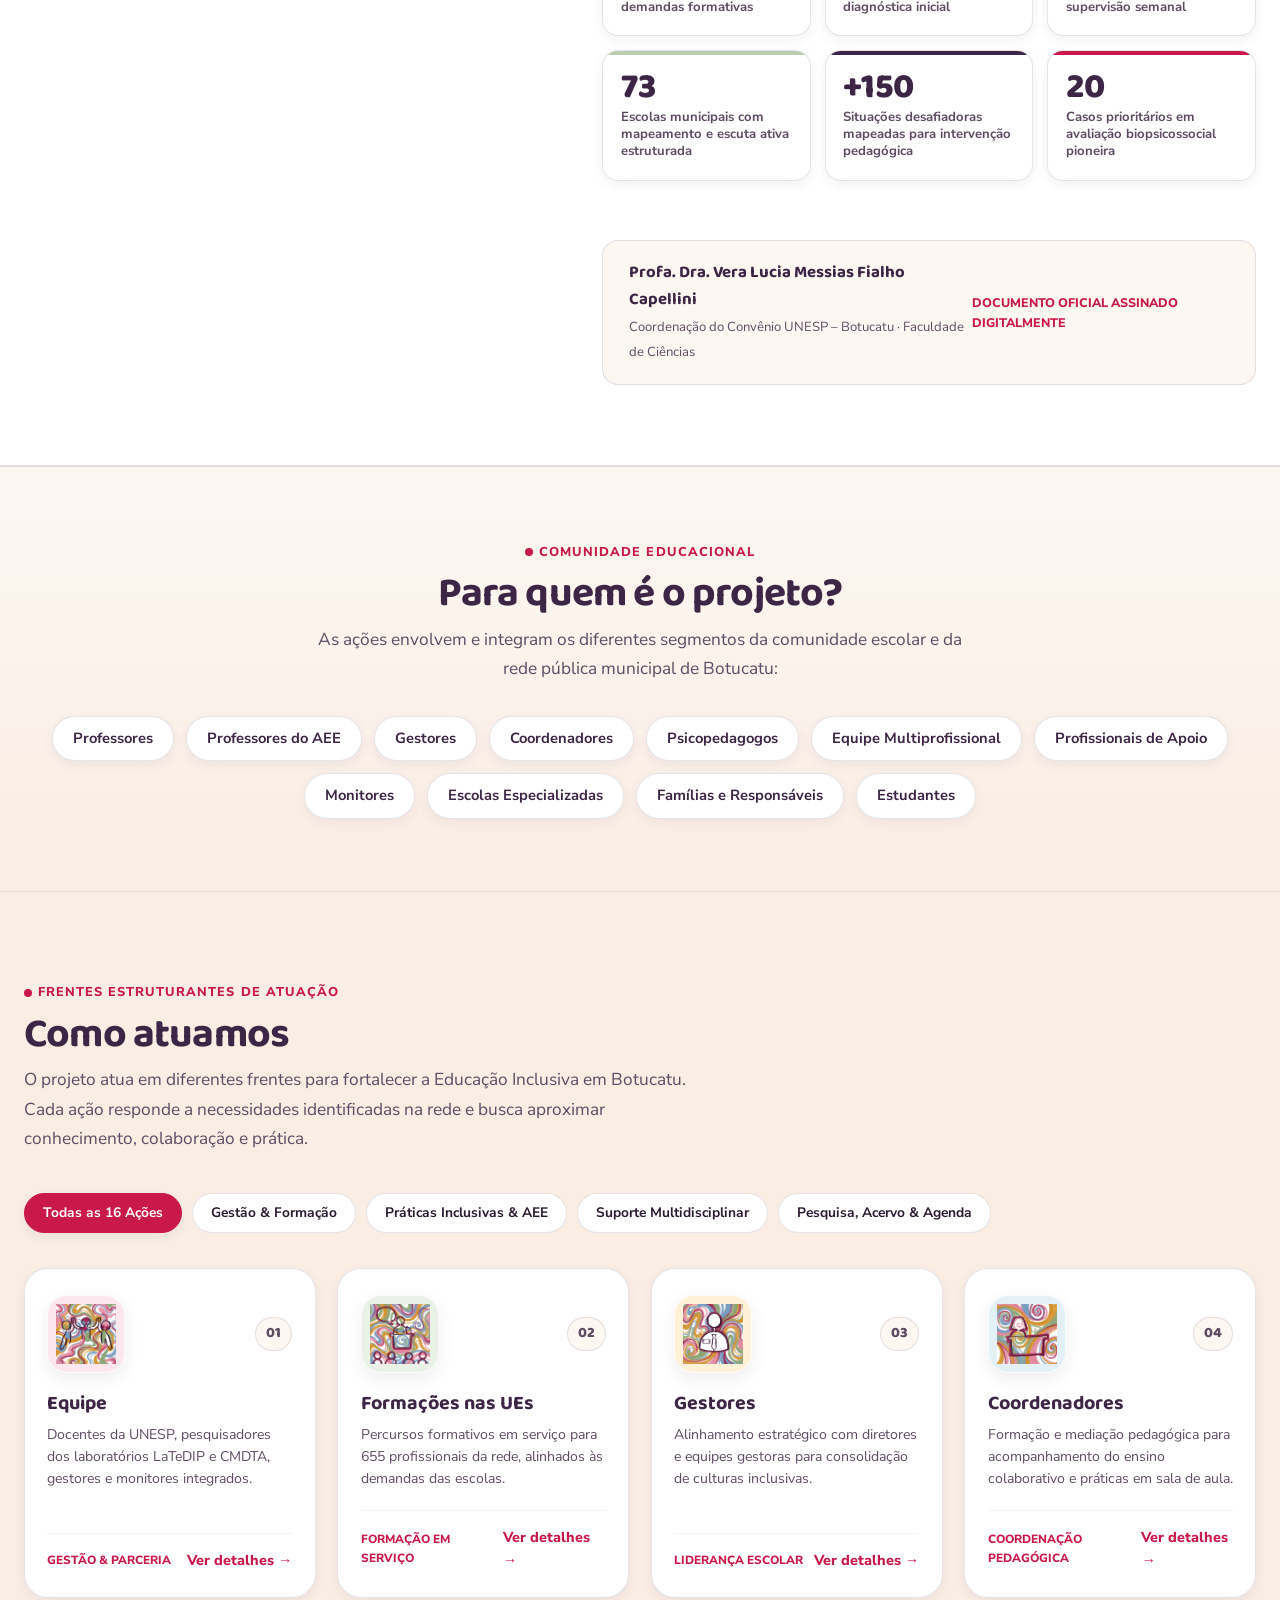
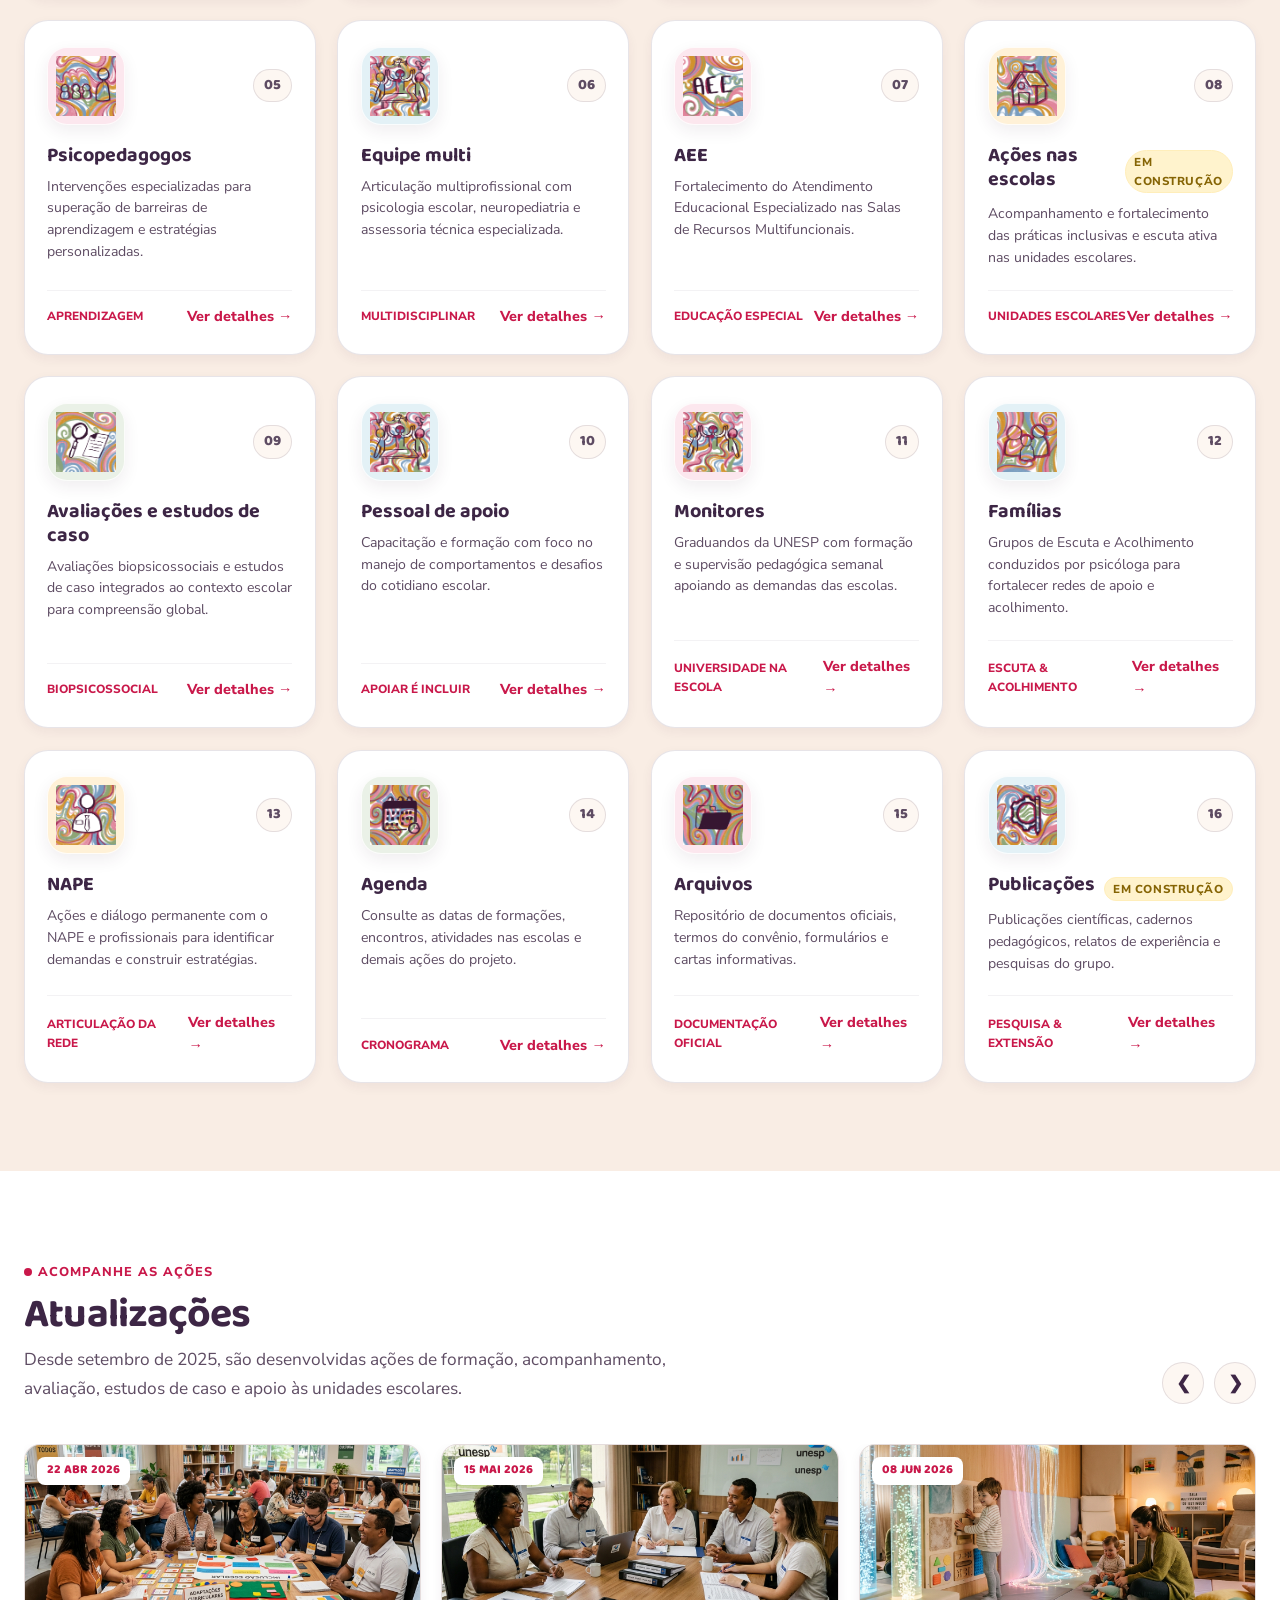
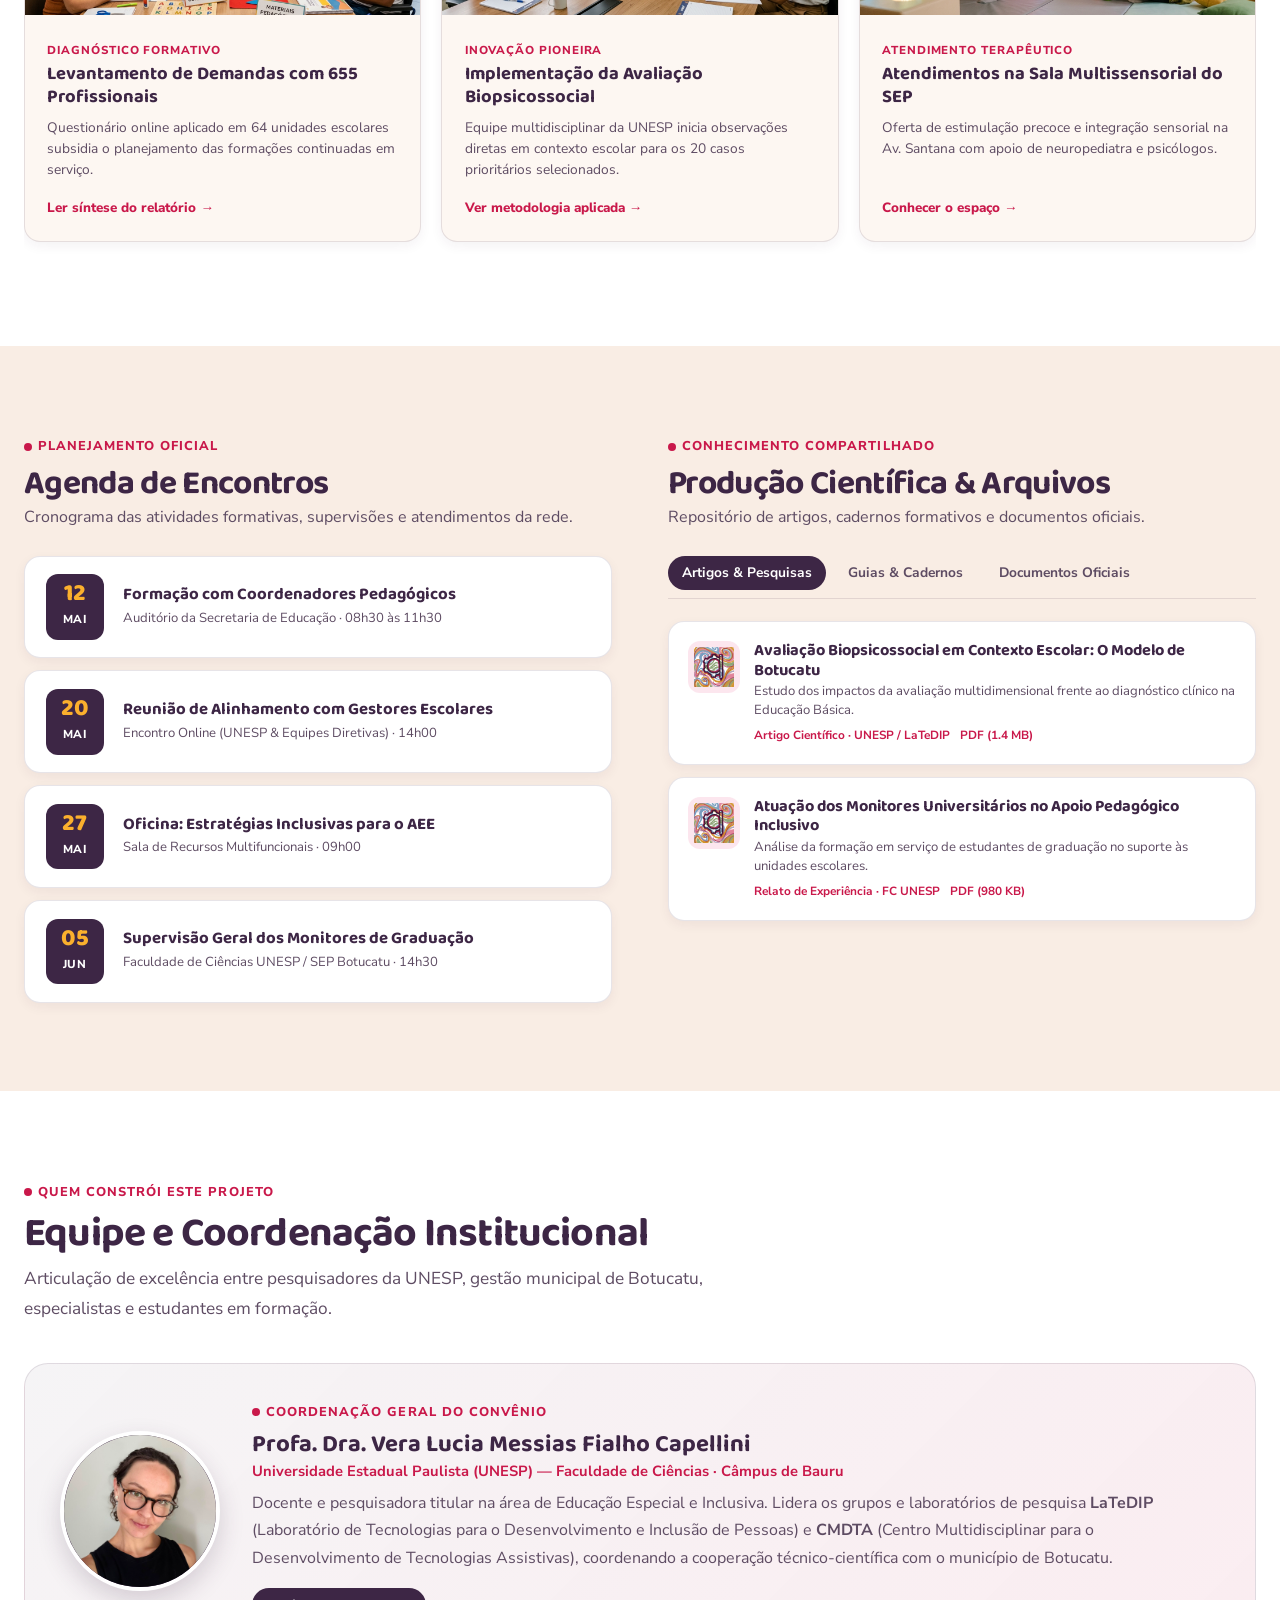
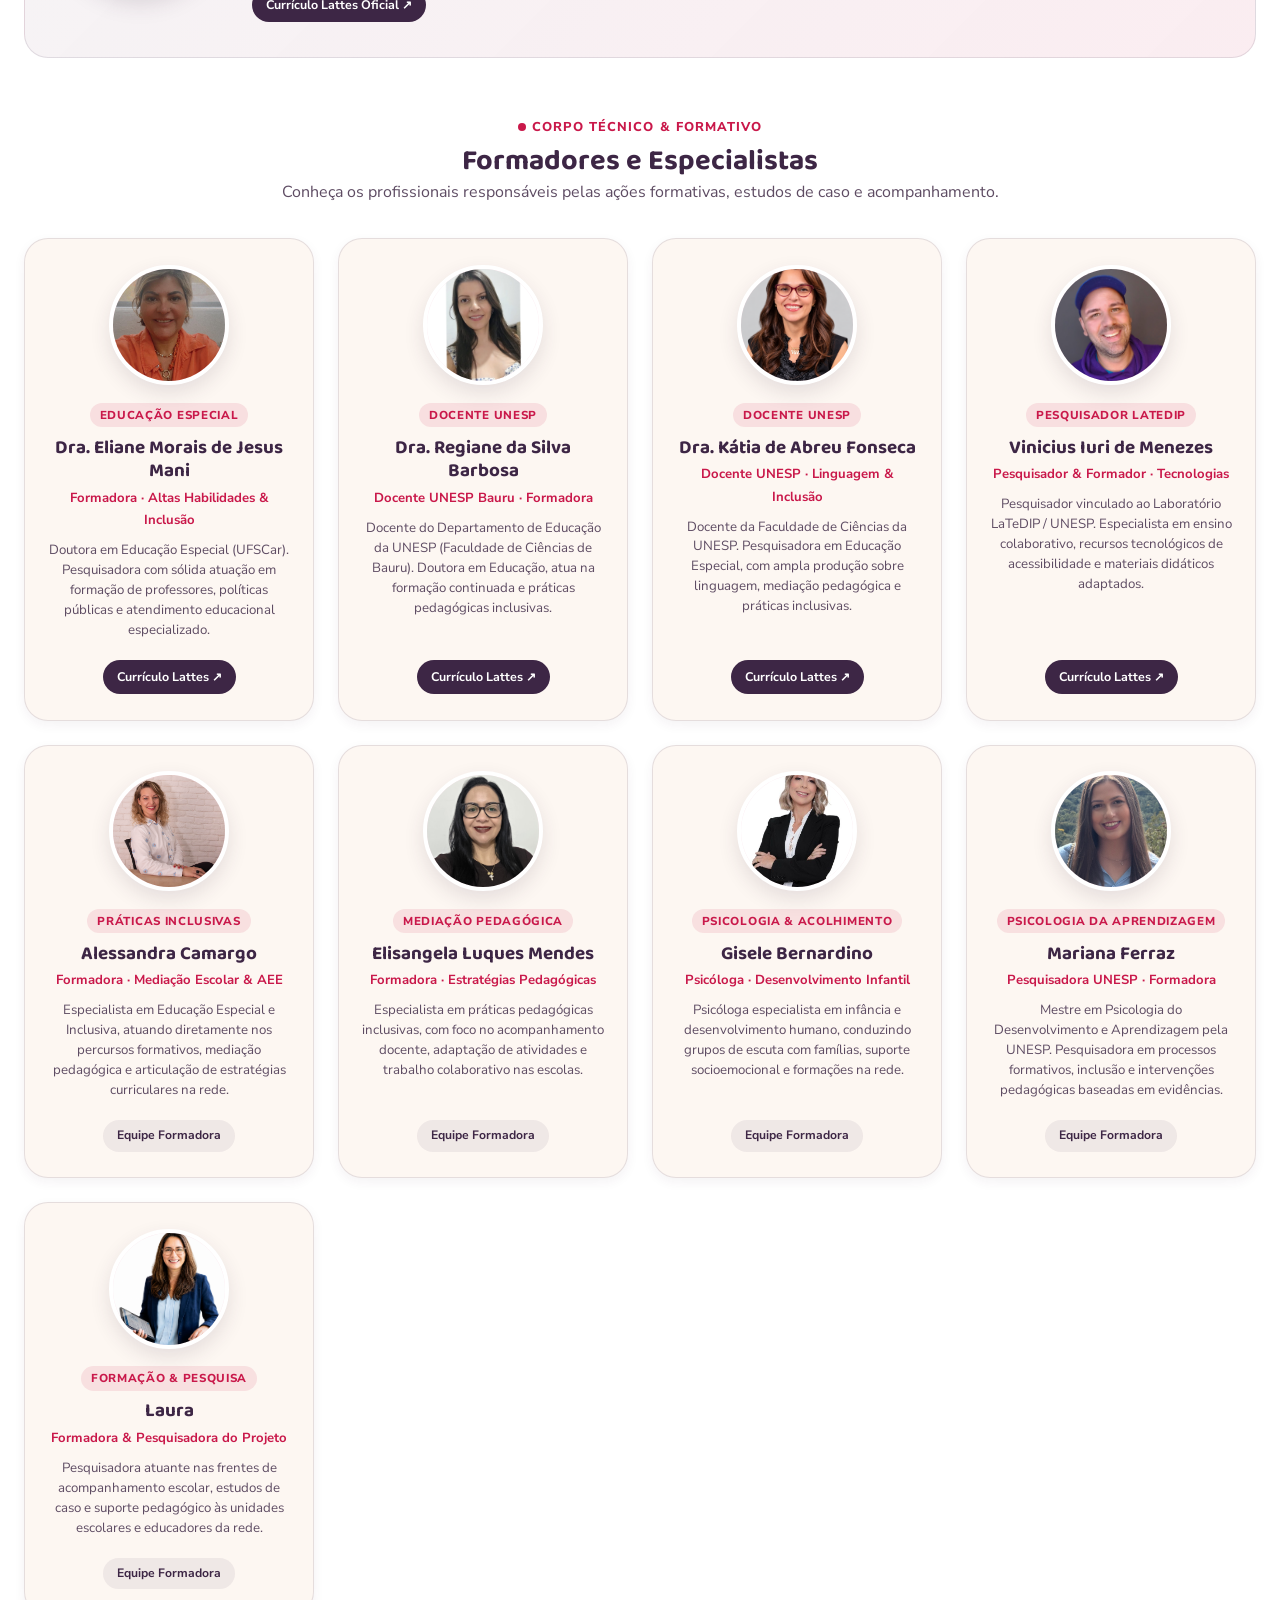
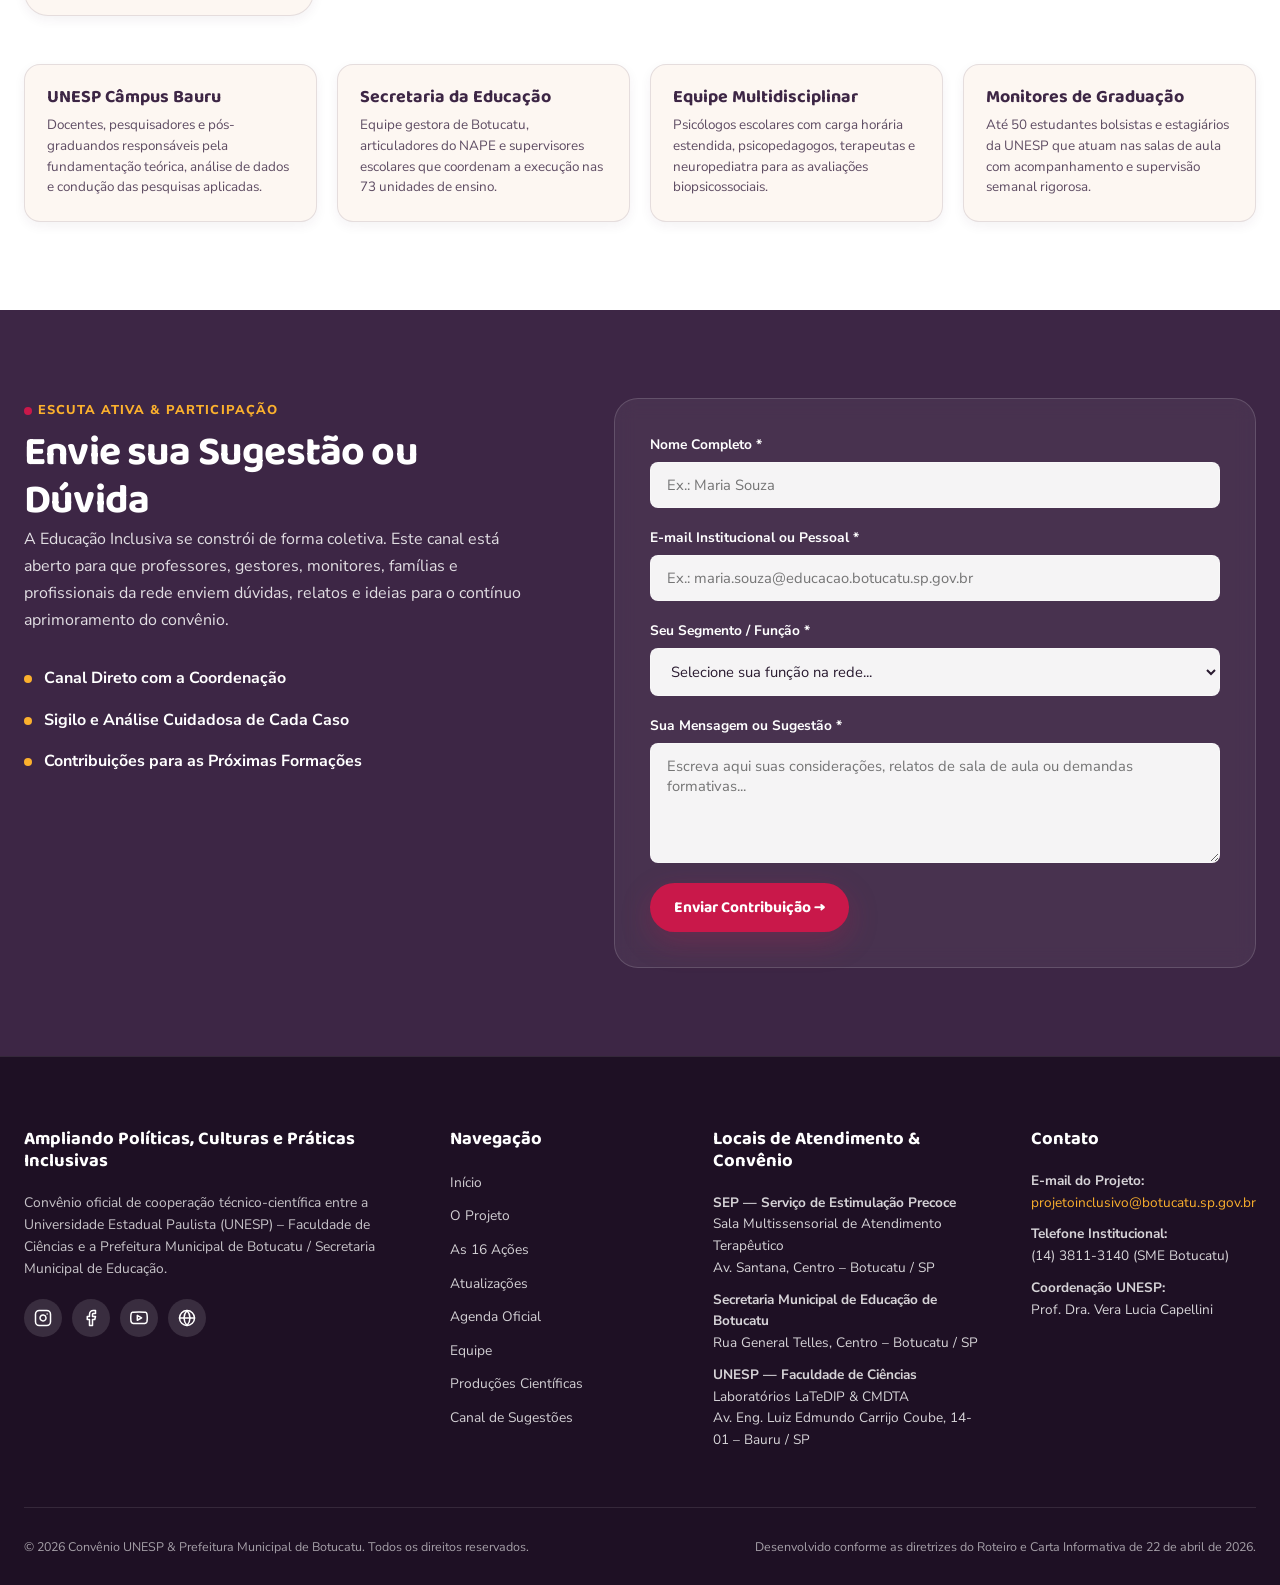
==== commit 044b02bd: "Remove excesso de emojis, remove links do drive e ajusta foto da coordenadora" ====
--- a/index.html
+++ b/index.html
@@ -24,7 +24,7 @@
         <span>UNESP (Faculdade de Ciências - Bauru) & Prefeitura Municipal de Botucatu</span>
       </div>
       <div class="topbar-accessibility">
-        <button type="button" class="access-btn" id="btn-contrast" aria-label="Alternar Alto Contraste">◐ Alto Contraste</button>
+        <button type="button" class="access-btn" id="btn-contrast" aria-label="Alternar Alto Contraste">Alto Contraste</button>
         <button type="button" class="access-btn" id="btn-font-increase" aria-label="Aumentar tamanho do texto">A+</button>
         <button type="button" class="access-btn" id="btn-font-decrease" aria-label="Diminuir tamanho do texto">A-</button>
       </div>
@@ -64,7 +64,7 @@
       <nav class="main-nav" id="main-nav" aria-label="Navegação do site">
         <a href="#inicio">Início</a>
         <a href="#projeto">O Projeto</a>
-        <a href="#acoes">Ações (16 Frentes)</a>
+        <a href="#acoes">Ações</a>
         <a href="#atualizacoes">Atualizações</a>
         <a href="#agenda">Agenda</a>
         <a href="#equipe">Equipe</a>
@@ -85,7 +85,7 @@
   </header>
 
   <main>
-    <!-- 3. HERO BANNER COM CARROSSEL DE FOTOS DO TOPO (EXIGÊNCIA DO ROTEIRO) -->
+    <!-- 3. HERO BANNER COM CARROSSEL DE FOTOS DO TOPO -->
     <section class="hero-section" id="inicio">
       <div class="container hero-grid">
         <div class="hero-content">
@@ -99,10 +99,10 @@
           </p>
 
           <div class="hero-meta-pills">
-            <span class="meta-pill">🏛️ Faculdade de Ciências · Bauru</span>
-            <span class="meta-pill">🏫 64+ Unidades Escolares</span>
-            <span class="meta-pill">🎓 Até 50 Monitores da UNESP</span>
-            <span class="meta-pill">✨ Avaliação Biopsicossocial</span>
+            <span class="meta-pill">Faculdade de Ciências · Bauru</span>
+            <span class="meta-pill">64+ Unidades Escolares</span>
+            <span class="meta-pill">Até 50 Monitores da UNESP</span>
+            <span class="meta-pill">Avaliação Biopsicossocial</span>
           </div>
 
           <div class="hero-cta-group">
@@ -186,19 +186,19 @@
 
             <div class="pillars-list">
               <div class="pillar-item">
-                <strong>👂 Escutamos</strong>
+                <strong>Escutamos</strong>
                 <span>As necessidades da rede foram levantadas por meio de questionário e de momentos de escuta com diferentes profissionais, escolas e famílias.</span>
               </div>
               <div class="pillar-item">
-                <strong>🎓 Formamos</strong>
+                <strong>Formamos</strong>
                 <span>São desenvolvidas formações continuadas para diferentes segmentos da Rede Municipal, considerando as demandas identificadas.</span>
               </div>
               <div class="pillar-item">
-                <strong>🔍 Acompanhamos</strong>
+                <strong>Acompanhamos</strong>
                 <span>O projeto realiza estudos de caso, avaliações, supervisões e acompanhamento de ações desenvolvidas nas unidades escolares.</span>
               </div>
               <div class="pillar-item">
-                <strong>🤝 Construímos juntos</strong>
+                <strong>Construímos juntos</strong>
                 <span>As ações são desenvolvidas em diálogo entre universidade, Secretaria Municipal de Educação, escolas, profissionais e famílias.</span>
               </div>
             </div>
@@ -207,7 +207,7 @@
           <!-- Coluna Direita: Resumo do Projeto -->
           <div class="project-summary-content">
             <div>
-              <span class="official-letter-badge">📜 Sobre o Projeto</span>
+              <span class="official-letter-badge">Sobre o Projeto</span>
               <span class="eyebrow">Uma parceria que transforma conhecimento em ação</span>
               <h2>Universidade, gestão pública e escolas unidas.</h2>
             </div>
@@ -276,17 +276,17 @@
           As ações envolvem e integram os diferentes segmentos da comunidade escolar e da rede pública municipal de Botucatu:
         </p>
         <div class="audience-grid">
-          <span class="audience-pill">👩‍🏫 Professores</span>
-          <span class="audience-pill">🧩 Professores do AEE</span>
-          <span class="audience-pill">👔 Gestores</span>
-          <span class="audience-pill">📋 Coordenadores</span>
-          <span class="audience-pill">🧠 Psicopedagogos</span>
-          <span class="audience-pill">🩺 Equipe multiprofissional</span>
-          <span class="audience-pill">🤝 Profissionais de apoio</span>
-          <span class="audience-pill">🎓 Monitores</span>
-          <span class="audience-pill">🏫 Escolas especializadas</span>
-          <span class="audience-pill">👨‍👩‍👧‍👦 Famílias e responsáveis</span>
-          <span class="audience-pill">🎒 Estudantes</span>
+          <span class="audience-pill">Professores</span>
+          <span class="audience-pill">Professores do AEE</span>
+          <span class="audience-pill">Gestores</span>
+          <span class="audience-pill">Coordenadores</span>
+          <span class="audience-pill">Psicopedagogos</span>
+          <span class="audience-pill">Equipe Multiprofissional</span>
+          <span class="audience-pill">Profissionais de Apoio</span>
+          <span class="audience-pill">Monitores</span>
+          <span class="audience-pill">Escolas Especializadas</span>
+          <span class="audience-pill">Famílias e Responsáveis</span>
+          <span class="audience-pill">Estudantes</span>
         </div>
       </div>
     </section>
@@ -711,7 +711,7 @@
                 </div>
                 <div class="agenda-details">
                   <h4>Formação com Coordenadores Pedagógicos</h4>
-                  <p>📍 Auditório da Secretaria de Educação · 08h30 às 11h30</p>
+                  <p>Auditório da Secretaria de Educação · 08h30 às 11h30</p>
                 </div>
               </div>
 
@@ -722,7 +722,7 @@
                 </div>
                 <div class="agenda-details">
                   <h4>Reunião de Alinhamento com Gestores Escolares</h4>
-                  <p>💻 Encontro Online (UNESP & Equipes Diretivas) · 14h00</p>
+                  <p>Encontro Online (UNESP & Equipes Diretivas) · 14h00</p>
                 </div>
               </div>
 
@@ -733,7 +733,7 @@
                 </div>
                 <div class="agenda-details">
                   <h4>Oficina: Estratégias Inclusivas para o AEE</h4>
-                  <p>📍 Sala de Recursos Multifuncionais · 09h00</p>
+                  <p>Sala de Recursos Multifuncionais · 09h00</p>
                 </div>
               </div>
 
@@ -744,7 +744,7 @@
                 </div>
                 <div class="agenda-details">
                   <h4>Supervisão Geral dos Monitores de Graduação</h4>
-                  <p>📍 Faculdade de Ciências UNESP / SEP Botucatu · 14h30</p>
+                  <p>Faculdade de Ciências UNESP / SEP Botucatu · 14h30</p>
                 </div>
               </div>
             </div>
@@ -772,8 +772,8 @@
                   <h4>Avaliação Biopsicossocial em Contexto Escolar: O Modelo de Botucatu</h4>
                   <p>Estudo dos impactos da avaliação multidimensional frente ao diagnóstico clínico na Educação Básica.</p>
                   <div class="prod-meta">
-                    <span>📄 Artigo Científico · UNESP / LaTeDIP</span>
-                    <span>📥 PDF (1.4 MB)</span>
+                    <span>Artigo Científico · UNESP / LaTeDIP</span>
+                    <span>PDF (1.4 MB)</span>
                   </div>
                 </div>
               </div>
@@ -786,8 +786,8 @@
                   <h4>Atuação dos Monitores Universitários no Apoio Pedagógico Inclusivo</h4>
                   <p>Análise da formação em serviço de estudantes de graduação no suporte às unidades escolares.</p>
                   <div class="prod-meta">
-                    <span>📄 Relato de Experiência · FC UNESP</span>
-                    <span>📥 PDF (980 KB)</span>
+                    <span>Relato de Experiência · FC UNESP</span>
+                    <span>PDF (980 KB)</span>
                   </div>
                 </div>
               </div>
@@ -803,8 +803,8 @@
                   <h4>Caderno de Orientações Práticas: Desenho Universal para a Aprendizagem</h4>
                   <p>Guia ilustrado com estratégias de adaptação curricular para turmas regulares e AEE.</p>
                   <div class="prod-meta">
-                    <span>📘 Caderno Formativo · CMDTA</span>
-                    <span>📥 PDF (3.2 MB)</span>
+                    <span>Caderno Formativo · CMDTA</span>
+                    <span>PDF (3.2 MB)</span>
                   </div>
                 </div>
               </div>
@@ -817,8 +817,8 @@
                   <h4>Manual de Estimulação Multissensorial no Ambiente Escolar</h4>
                   <p>Protocolos de uso pedagógico de estímulos visuais, táteis e sonoros para regulação emocional.</p>
                   <div class="prod-meta">
-                    <span>📗 Manual Técnico · SEP / UNESP</span>
-                    <span>📥 PDF (2.1 MB)</span>
+                    <span>Manual Técnico · SEP / UNESP</span>
+                    <span>PDF (2.1 MB)</span>
                   </div>
                 </div>
               </div>
@@ -834,8 +834,8 @@
                   <h4>Carta Informativa Oficial — Rede Municipal de Ensino de Botucatu</h4>
                   <p>Sistematização integral das ações do convênio (Botucatu, 22 de abril de 2026).</p>
                   <div class="prod-meta">
-                    <span>📑 Documento Oficial Assinado Digitalmente</span>
-                    <span>📥 PDF Oficial</span>
+                    <span>Documento Oficial Assinado Digitalmente</span>
+                    <span>PDF Oficial</span>
                   </div>
                 </div>
               </div>
@@ -848,8 +848,8 @@
                   <h4>Termo de Convênio UNESP & Prefeitura Municipal de Botucatu</h4>
                   <p>Diretrizes institucionais, metas de expansão e plano de trabalho 2025/2026.</p>
                   <div class="prod-meta">
-                    <span>🏛️ Termo Institucional de Cooperação</span>
-                    <span>📥 PDF (650 KB)</span>
+                    <span>Termo Institucional de Cooperação</span>
+                    <span>PDF (650 KB)</span>
                   </div>
                 </div>
               </div>
@@ -884,7 +884,7 @@
             </p>
             <div style="margin-top: 1rem;">
               <a href="http://lattes.cnpq.br/9928758732344366" target="_blank" rel="noopener noreferrer" class="btn-lattes-link">
-                🎓 Currículo Lattes Oficial ↗
+                Currículo Lattes Oficial ↗
               </a>
             </div>
           </div>
@@ -897,11 +897,6 @@
               <span class="eyebrow">Corpo Técnico & Formativo</span>
               <h3 style="font-size: 1.8rem; color: var(--plum);">Formadores e Especialistas</h3>
               <p>Conheça os profissionais responsáveis pelas ações formativas, estudos de caso e acompanhamento.</p>
-            </div>
-            <div>
-              <a href="https://drive.google.com/drive/u/0/folders/1GSRZqcXMfHfUpQ8a0ySDhA-O-43OAbhC" target="_blank" rel="noopener noreferrer" class="btn-drive-folder">
-                📁 Pasta da Equipe no Google Drive ↗
-              </a>
             </div>
           </div>
 
@@ -917,7 +912,7 @@
               <p class="formador-bio">Doutora em Educação Especial (UFSCar). Pesquisadora com sólida atuação em formação de professores, políticas públicas e atendimento educacional especializado.</p>
               <div class="formador-actions">
                 <a href="http://lattes.cnpq.br/3262109594164736" target="_blank" rel="noopener noreferrer" class="btn-lattes-link">
-                  🎓 Currículo Lattes ↗
+                  Currículo Lattes ↗
                 </a>
               </div>
             </article>
@@ -933,7 +928,7 @@
               <p class="formador-bio">Docente do Departamento de Educação da UNESP (Faculdade de Ciências de Bauru). Doutora em Educação, atua na formação continuada e práticas pedagógicas inclusivas.</p>
               <div class="formador-actions">
                 <a href="http://lattes.cnpq.br/0697461091949522" target="_blank" rel="noopener noreferrer" class="btn-lattes-link">
-                  🎓 Currículo Lattes ↗
+                  Currículo Lattes ↗
                 </a>
               </div>
             </article>
@@ -949,7 +944,7 @@
               <p class="formador-bio">Docente da Faculdade de Ciências da UNESP. Pesquisadora em Educação Especial, com ampla produção sobre linguagem, mediação pedagógica e práticas inclusivas.</p>
               <div class="formador-actions">
                 <a href="http://lattes.cnpq.br/1500397314837210" target="_blank" rel="noopener noreferrer" class="btn-lattes-link">
-                  🎓 Currículo Lattes ↗
+                  Currículo Lattes ↗
                 </a>
               </div>
             </article>
@@ -965,7 +960,7 @@
               <p class="formador-bio">Pesquisador vinculado ao Laboratório LaTeDIP / UNESP. Especialista em ensino colaborativo, recursos tecnológicos de acessibilidade e materiais didáticos adaptados.</p>
               <div class="formador-actions">
                 <a href="http://lattes.cnpq.br/2678555566922437" target="_blank" rel="noopener noreferrer" class="btn-lattes-link">
-                  🎓 Currículo Lattes ↗
+                  Currículo Lattes ↗
                 </a>
               </div>
             </article>
@@ -980,9 +975,7 @@
               <p class="formador-role">Formadora · Mediação Escolar & AEE</p>
               <p class="formador-bio">Especialista em Educação Especial e Inclusiva, atuando diretamente nos percursos formativos, mediação pedagógica e articulação de estratégias curriculares na rede.</p>
               <div class="formador-actions">
-                <a href="https://drive.google.com/drive/u/0/folders/1GSRZqcXMfHfUpQ8a0ySDhA-O-43OAbhC" target="_blank" rel="noopener noreferrer" class="btn-lattes-link">
-                  📄 Perfil & Documentos ↗
-                </a>
+                <span class="formador-tag-sub">Equipe Formadora</span>
               </div>
             </article>
 
@@ -996,9 +989,7 @@
               <p class="formador-role">Formadora · Estratégias Pedagógicas</p>
               <p class="formador-bio">Especialista em práticas pedagógicas inclusivas, com foco no acompanhamento docente, adaptação de atividades e trabalho colaborativo nas escolas.</p>
               <div class="formador-actions">
-                <a href="https://drive.google.com/drive/u/0/folders/1GSRZqcXMfHfUpQ8a0ySDhA-O-43OAbhC" target="_blank" rel="noopener noreferrer" class="btn-lattes-link">
-                  📄 Perfil & Documentos ↗
-                </a>
+                <span class="formador-tag-sub">Equipe Formadora</span>
               </div>
             </article>
 
@@ -1012,9 +1003,7 @@
               <p class="formador-role">Psicóloga · Desenvolvimento Infantil</p>
               <p class="formador-bio">Psicóloga especialista em infância e desenvolvimento humano, conduzindo grupos de escuta com famílias, suporte socioemocional e formações na rede.</p>
               <div class="formador-actions">
-                <a href="https://drive.google.com/drive/u/0/folders/1GSRZqcXMfHfUpQ8a0ySDhA-O-43OAbhC" target="_blank" rel="noopener noreferrer" class="btn-lattes-link">
-                  📄 Perfil & Documentos ↗
-                </a>
+                <span class="formador-tag-sub">Equipe Formadora</span>
               </div>
             </article>
 
@@ -1028,9 +1017,7 @@
               <p class="formador-role">Pesquisadora UNESP · Formadora</p>
               <p class="formador-bio">Mestre em Psicologia do Desenvolvimento e Aprendizagem pela UNESP. Pesquisadora em processos formativos, inclusão e intervenções pedagógicas baseadas em evidências.</p>
               <div class="formador-actions">
-                <a href="https://drive.google.com/drive/u/0/folders/1GSRZqcXMfHfUpQ8a0ySDhA-O-43OAbhC" target="_blank" rel="noopener noreferrer" class="btn-lattes-link">
-                  📄 Perfil & Documentos ↗
-                </a>
+                <span class="formador-tag-sub">Equipe Formadora</span>
               </div>
             </article>
 
@@ -1044,9 +1031,7 @@
               <p class="formador-role">Formadora & Pesquisadora do Projeto</p>
               <p class="formador-bio">Pesquisadora atuante nas frentes de acompanhamento escolar, estudos de caso e suporte pedagógico às unidades escolares e educadores da rede.</p>
               <div class="formador-actions">
-                <a href="https://drive.google.com/drive/u/0/folders/1GSRZqcXMfHfUpQ8a0ySDhA-O-43OAbhC" target="_blank" rel="noopener noreferrer" class="btn-lattes-link">
-                  📄 Perfil & Documentos ↗
-                </a>
+                <span class="formador-tag-sub">Equipe Formadora</span>
               </div>
             </article>
           </div>
@@ -1055,22 +1040,22 @@
         <!-- Segmentos da Equipe -->
         <div class="team-grid-layout" style="margin-top: 3rem;">
           <div class="team-segment-card">
-            <h4>🏛️ UNESP Câmpus Bauru</h4>
+            <h4>UNESP Câmpus Bauru</h4>
             <p>Docentes, pesquisadores e pós-graduandos responsáveis pela fundamentação teórica, análise de dados e condução das pesquisas aplicadas.</p>
           </div>
 
           <div class="team-segment-card">
-            <h4>🏫 Secretaria da Educação</h4>
+            <h4>Secretaria da Educação</h4>
             <p>Equipe gestora de Botucatu, articuladores do NAPE e supervisores escolares que coordenam a execução nas 73 unidades de ensino.</p>
           </div>
 
           <div class="team-segment-card">
-            <h4>🧠 Equipe Multidisciplinar</h4>
+            <h4>Equipe Multidisciplinar</h4>
             <p>Psicólogos escolares com carga horária estendida, psicopedagogos, terapeutas e neuropediatra para as avaliações biopsicossociais.</p>
           </div>
 
           <div class="team-segment-card">
-            <h4>🎓 Monitores de Graduação</h4>
+            <h4>Monitores de Graduação</h4>
             <p>Até 50 estudantes bolsistas e estagiários da UNESP que atuam nas salas de aula com acompanhamento e supervisão semanal rigorosa.</p>
           </div>
         </div>
@@ -1088,15 +1073,15 @@
           </p>
           <div style="margin-top: 2rem;">
             <div style="display: flex; gap: 12px; align-items: center; margin-bottom: 1rem;">
-              <span style="font-size: 1.5rem;">💌</span>
+              <span style="display: inline-block; width: 8px; height: 8px; border-radius: 50%; background: var(--gold); flex-shrink: 0;"></span>
               <span><strong>Canal Direto com a Coordenação</strong></span>
             </div>
             <div style="display: flex; gap: 12px; align-items: center; margin-bottom: 1rem;">
-              <span style="font-size: 1.5rem;">🔒</span>
+              <span style="display: inline-block; width: 8px; height: 8px; border-radius: 50%; background: var(--gold); flex-shrink: 0;"></span>
               <span><strong>Sigilo e Análise Cuidadosa de Cada Caso</strong></span>
             </div>
             <div style="display: flex; gap: 12px; align-items: center;">
-              <span style="font-size: 1.5rem;">💡</span>
+              <span style="display: inline-block; width: 8px; height: 8px; border-radius: 50%; background: var(--gold); flex-shrink: 0;"></span>
               <span><strong>Contribuições para as Próximas Formações</strong></span>
             </div>
           </div>
@@ -1154,10 +1139,18 @@
             Convênio oficial de cooperação técnico-científica entre a Universidade Estadual Paulista (UNESP) – Faculdade de Ciências e a Prefeitura Municipal de Botucatu / Secretaria Municipal de Educação.
           </p>
           <div class="social-links-row">
-            <a href="#" class="social-icon-btn" title="Instagram do Projeto" aria-label="Instagram">📸</a>
-            <a href="#" class="social-icon-btn" title="Facebook Institucional" aria-label="Facebook">📘</a>
-            <a href="#" class="social-icon-btn" title="Canal no YouTube" aria-label="YouTube">▶️</a>
-            <a href="#" class="social-icon-btn" title="Portal UNESP Bauru" aria-label="UNESP">🌐</a>
+            <a href="#" class="social-icon-btn" title="Instagram do Projeto" aria-label="Instagram">
+              <svg width="18" height="18" viewBox="0 0 24 24" fill="none" stroke="currentColor" stroke-width="2" stroke-linecap="round" stroke-linejoin="round"><rect x="2" y="2" width="20" height="20" rx="5" ry="5"></rect><path d="M16 11.37A4 4 0 1 1 12.63 8 4 4 0 0 1 16 11.37z"></path><line x1="17.5" y1="6.5" x2="17.51" y2="6.5"></line></svg>
+            </a>
+            <a href="#" class="social-icon-btn" title="Facebook Institucional" aria-label="Facebook">
+              <svg width="18" height="18" viewBox="0 0 24 24" fill="none" stroke="currentColor" stroke-width="2" stroke-linecap="round" stroke-linejoin="round"><path d="M18 2h-3a5 5 0 0 0-5 5v3H7v4h3v8h4v-8h3l1-4h-4V7a1 1 0 0 1 1-1h3z"></path></svg>
+            </a>
+            <a href="#" class="social-icon-btn" title="Canal no YouTube" aria-label="YouTube">
+              <svg width="18" height="18" viewBox="0 0 24 24" fill="none" stroke="currentColor" stroke-width="2" stroke-linecap="round" stroke-linejoin="round"><path d="M22.54 6.42a2.78 2.78 0 0 0-1.94-2C18.88 4 12 4 12 4s-6.88 0-8.6.46a2.78 2.78 0 0 0-1.94 2A29 29 0 0 0 1 11.75a29 29 0 0 0 .46 5.33A2.78 2.78 0 0 0 3.4 19c1.72.46 8.6.46 8.6.46s6.88 0 8.6-.46a2.78 2.78 0 0 0 1.94-2 29 29 0 0 0 .46-5.25 29 29 0 0 0-.46-5.33z"></path><polygon points="9.75 15.02 15.5 11.75 9.75 8.48 9.75 15.02"></polygon></svg>
+            </a>
+            <a href="https://www2.fc.unesp.br" target="_blank" rel="noopener noreferrer" class="social-icon-btn" title="Portal UNESP Bauru" aria-label="UNESP">
+              <svg width="18" height="18" viewBox="0 0 24 24" fill="none" stroke="currentColor" stroke-width="2" stroke-linecap="round" stroke-linejoin="round"><circle cx="12" cy="12" r="10"></circle><line x1="2" y1="12" x2="22" y2="12"></line><path d="M12 2a15.3 15.3 0 0 1 4 10 15.3 15.3 0 0 1-4 10 15.3 15.3 0 0 1-4-10 15.3 15.3 0 0 1 4-10z"></path></svg>
+            </a>
           </div>
         </div>
 
@@ -1181,7 +1174,6 @@
           <h4>Locais de Atendimento & Convênio</h4>
           <ul class="contact-info-list">
             <li>
-              <span>📍</span>
               <div>
                 <strong>SEP — Serviço de Estimulação Precoce</strong><br>
                 Sala Multissensorial de Atendimento Terapêutico<br>
@@ -1189,14 +1181,12 @@
               </div>
             </li>
             <li>
-              <span>📍</span>
               <div>
                 <strong>Secretaria Municipal de Educação de Botucatu</strong><br>
                 Rua General Telles, Centro – Botucatu / SP
               </div>
             </li>
             <li>
-              <span>📍</span>
               <div>
                 <strong>UNESP — Faculdade de Ciências</strong><br>
                 Laboratórios LaTeDIP & CMDTA<br>
@@ -1211,21 +1201,18 @@
           <h4>Contato</h4>
           <ul class="contact-info-list">
             <li>
-              <span>📧</span>
               <div>
                 <strong>E-mail do Projeto:</strong><br>
                 <a href="mailto:projetoinclusivo@botucatu.sp.gov.br" style="color: var(--gold);">projetoinclusivo@botucatu.sp.gov.br</a>
               </div>
             </li>
             <li>
-              <span>📞</span>
               <div>
                 <strong>Telefone Institucional:</strong><br>
                 (14) 3811-3140 (SME Botucatu)
               </div>
             </li>
             <li>
-              <span>🎓</span>
               <div>
                 <strong>Coordenação UNESP:</strong><br>
                 Prof. Dra. Vera Lucia Capellini
--- a/styles.css
+++ b/styles.css
@@ -1630,21 +1630,25 @@
    MINI VIEWS - FORMADORES E ESPECIALISTAS DO PROJETO
    ========================================================================== */
 .coord-photo-frame {
-  width: 130px;
-  height: 130px;
+  width: 160px;
+  height: 160px;
   border-radius: 50%;
   overflow: hidden;
   border: 4px solid #fff;
-  box-shadow: 0 10px 25px rgba(61, 38, 69, 0.2);
+  box-shadow: 0 10px 25px rgba(61, 38, 69, 0.18);
   flex-shrink: 0;
   background: var(--plum);
+  display: flex;
+  align-items: center;
+  justify-content: center;
 }
 
 .coord-photo-frame img {
   width: 100%;
   height: 100%;
   object-fit: cover;
-  object-position: center top;
+  object-position: center center;
+  display: block;
 }
 
 .formadores-section-wrap {
@@ -1653,11 +1657,7 @@
 
 .formadores-header-wrap {
   margin-bottom: 2rem;
-  display: flex;
-  justify-content: space-between;
-  align-items: flex-end;
-  flex-wrap: wrap;
-  gap: 16px;
+  text-align: center;
 }
 
 .formadores-grid {
@@ -1705,7 +1705,7 @@
   width: 100%;
   height: 100%;
   object-fit: cover;
-  object-position: center top;
+  object-position: center center;
   transition: transform 0.4s ease;
 }
 
@@ -1776,26 +1776,16 @@
   box-shadow: 0 4px 12px rgba(201, 24, 74, 0.3);
 }
 
-.btn-drive-folder {
+.formador-tag-sub {
   display: inline-flex;
   align-items: center;
-  gap: 8px;
-  background: #fff;
-  color: var(--plum);
-  border: 1px solid var(--border-light);
-  font-size: 0.88rem;
+  gap: 4px;
+  background: rgba(61, 38, 69, 0.07);
+  color: var(--plum);
+  font-size: 0.76rem;
   font-weight: 700;
-  padding: 8px 18px;
+  padding: 6px 14px;
   border-radius: var(--radius-pill);
-  box-shadow: var(--shadow-sm);
-  transition: var(--transition);
-}
-
-.btn-drive-folder:hover {
-  background: var(--plum);
-  color: #fff;
-  border-color: var(--plum);
-  transform: translateY(-2px);
 }
 
 /* Seção Para Quem é o Projeto */
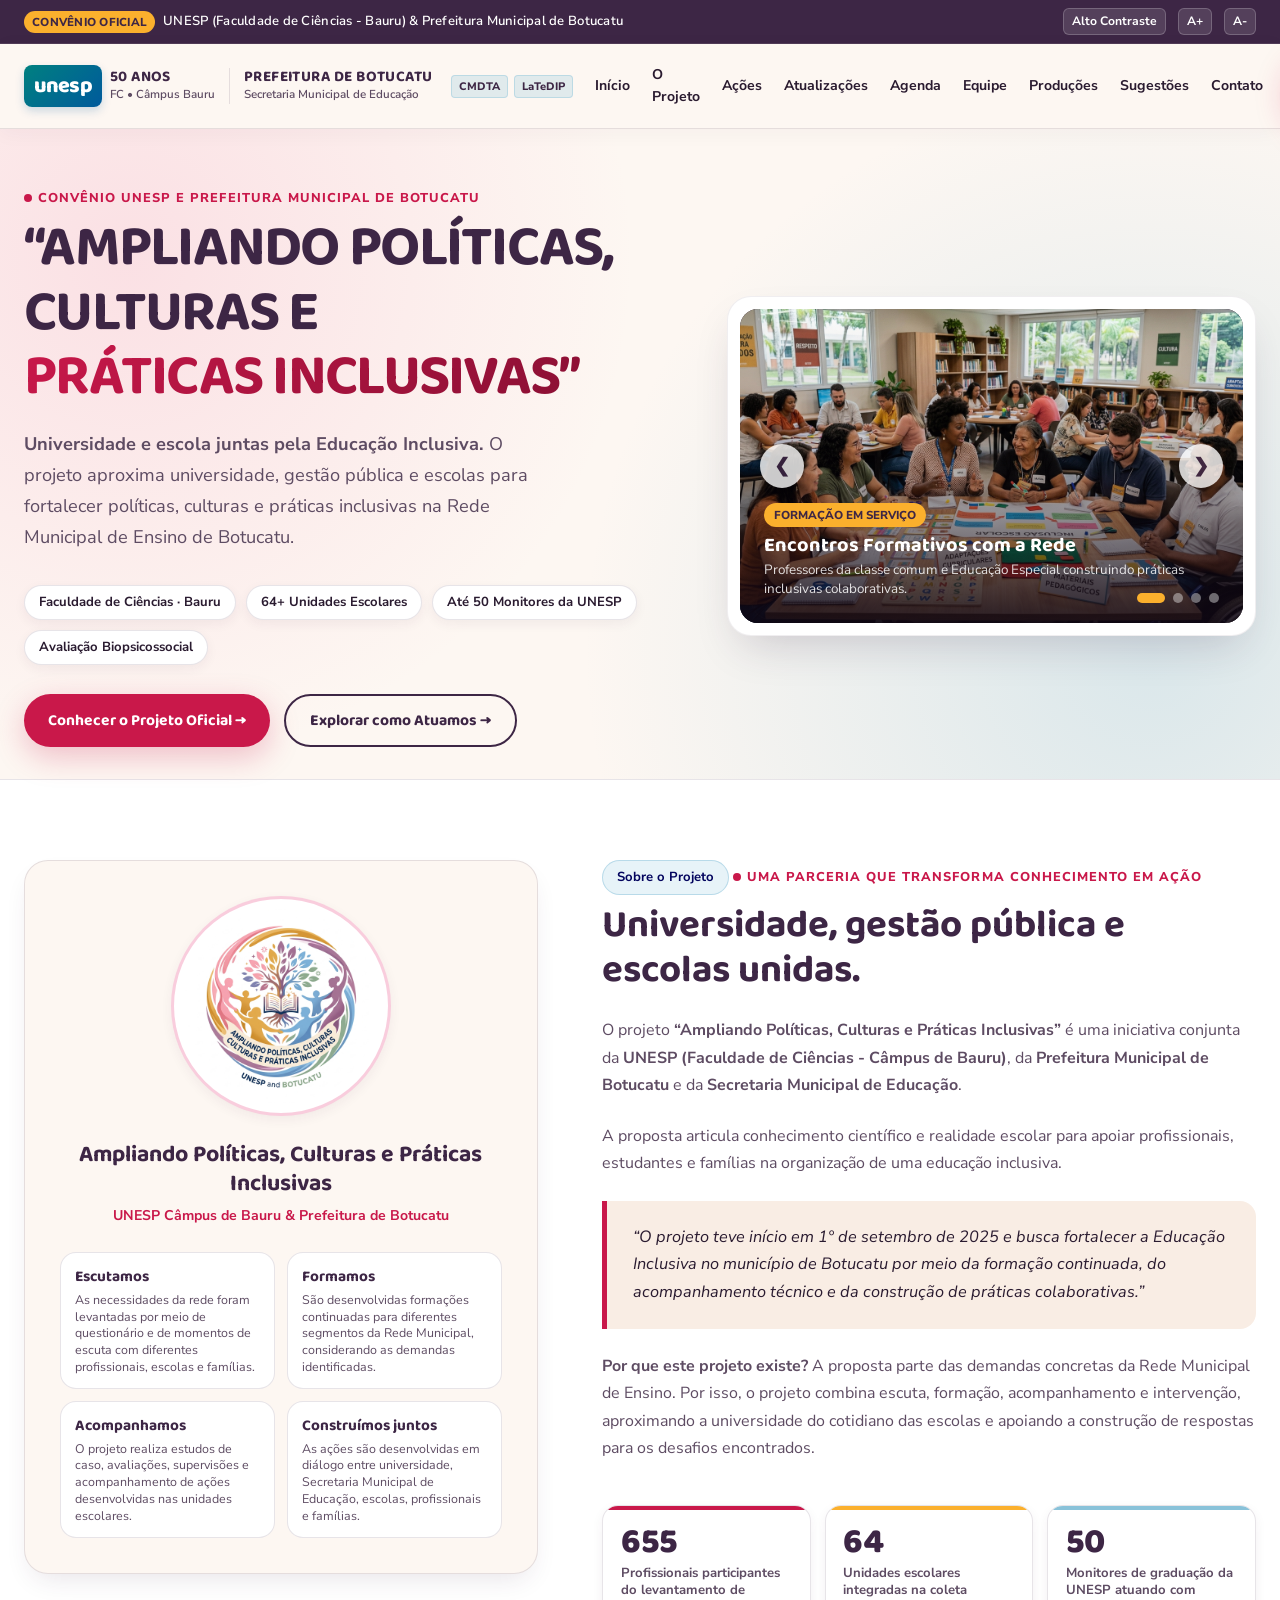
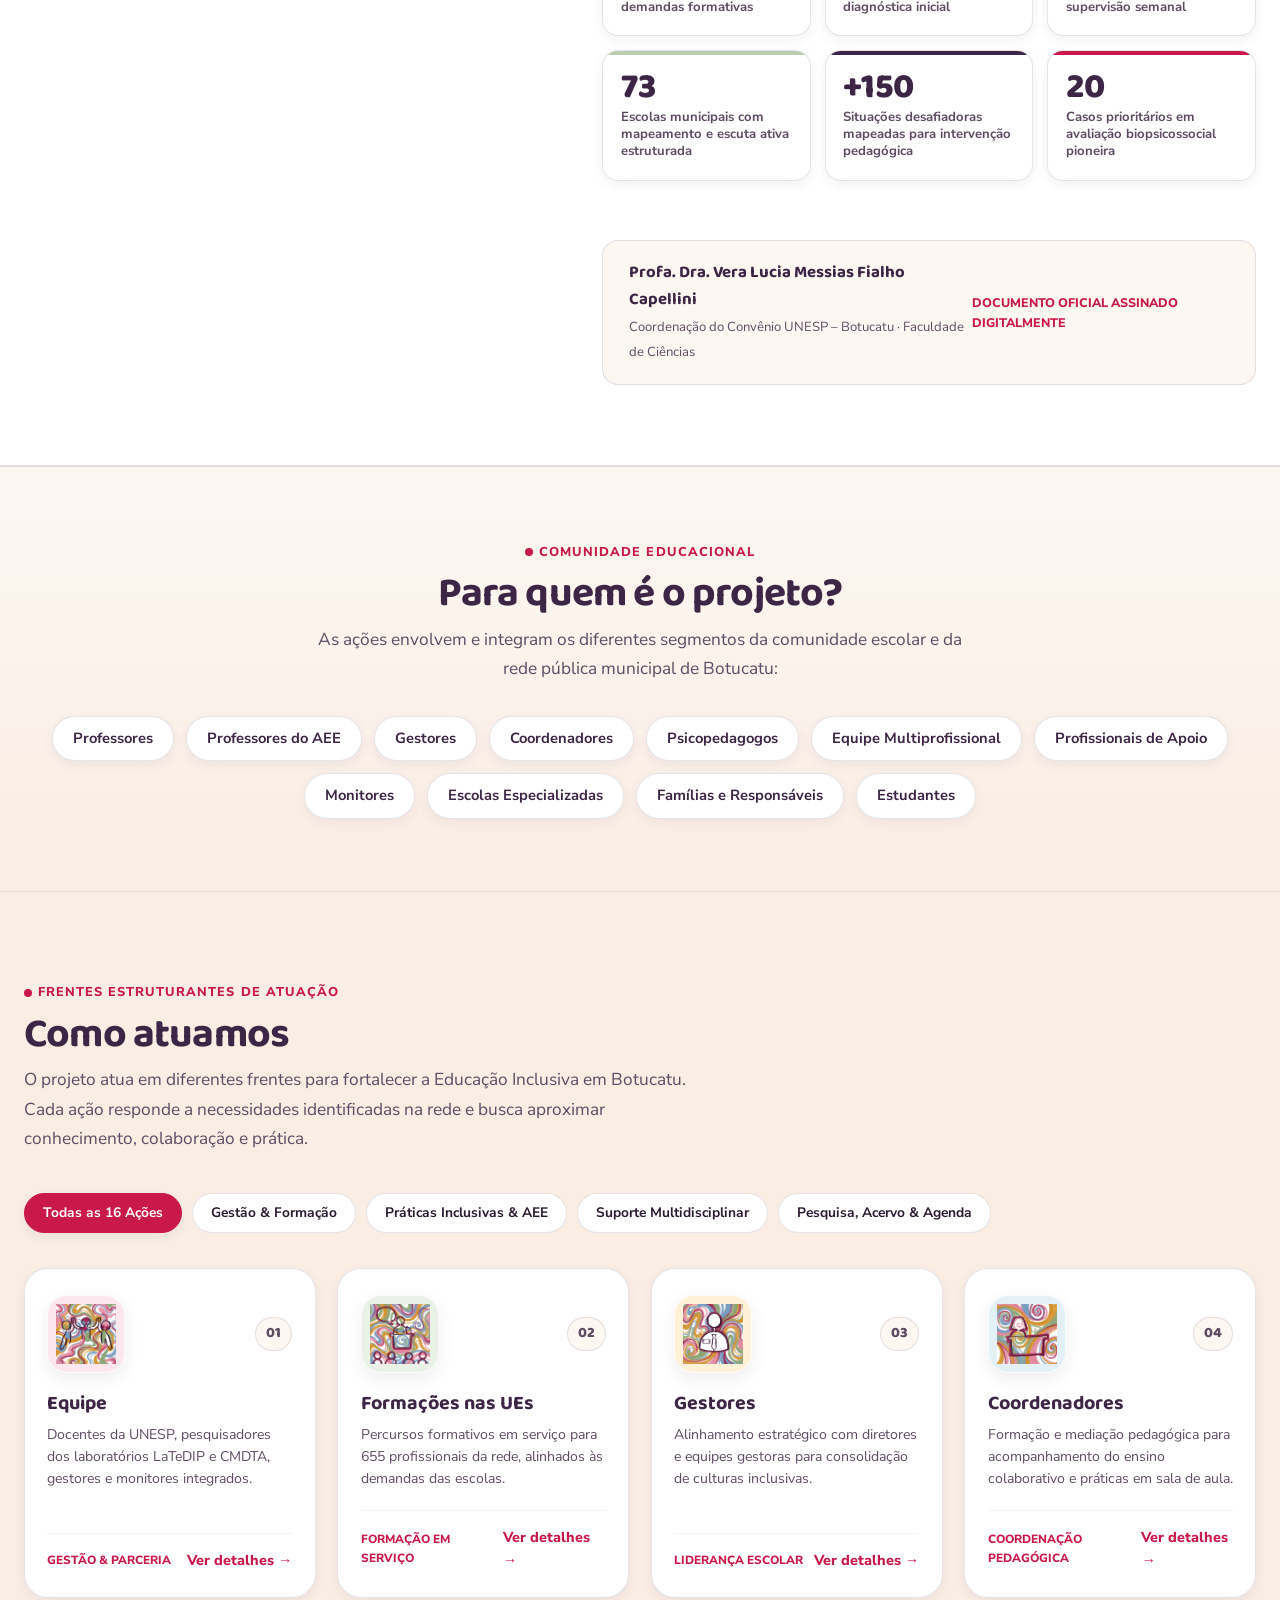
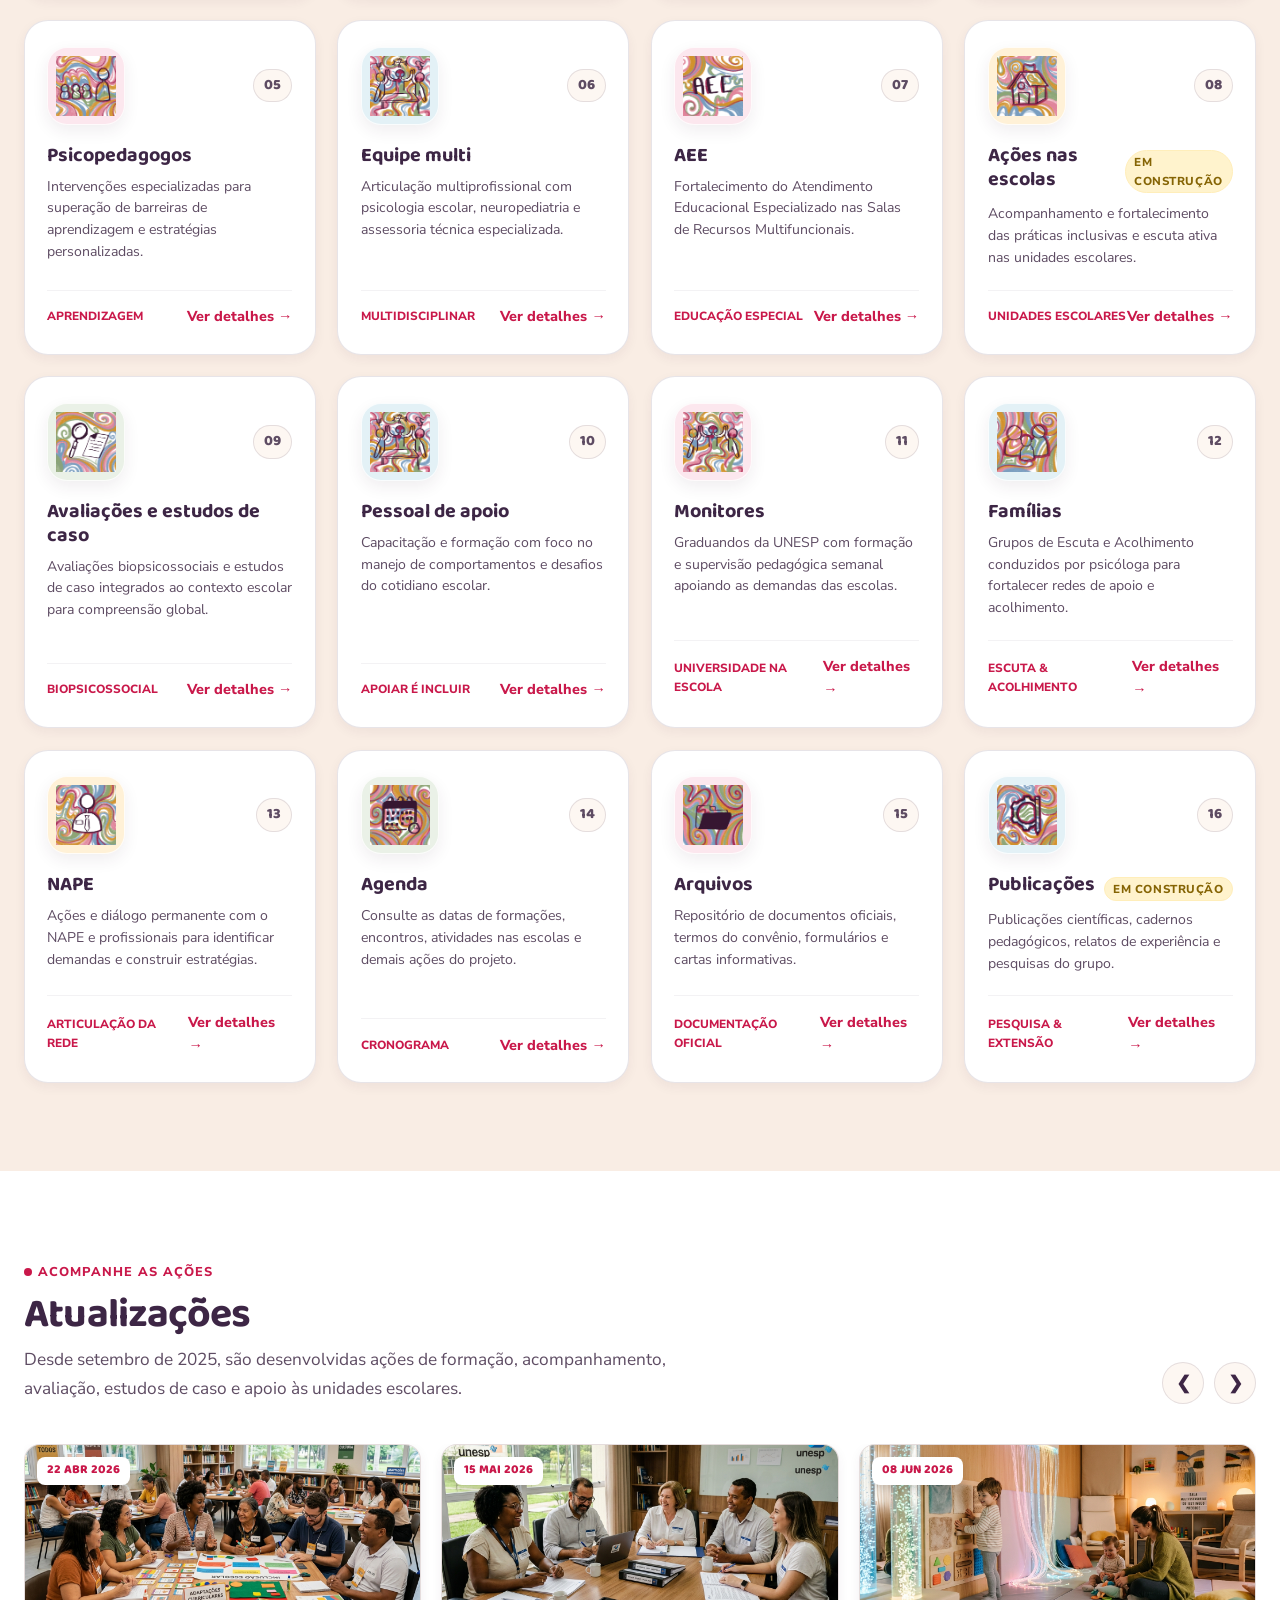
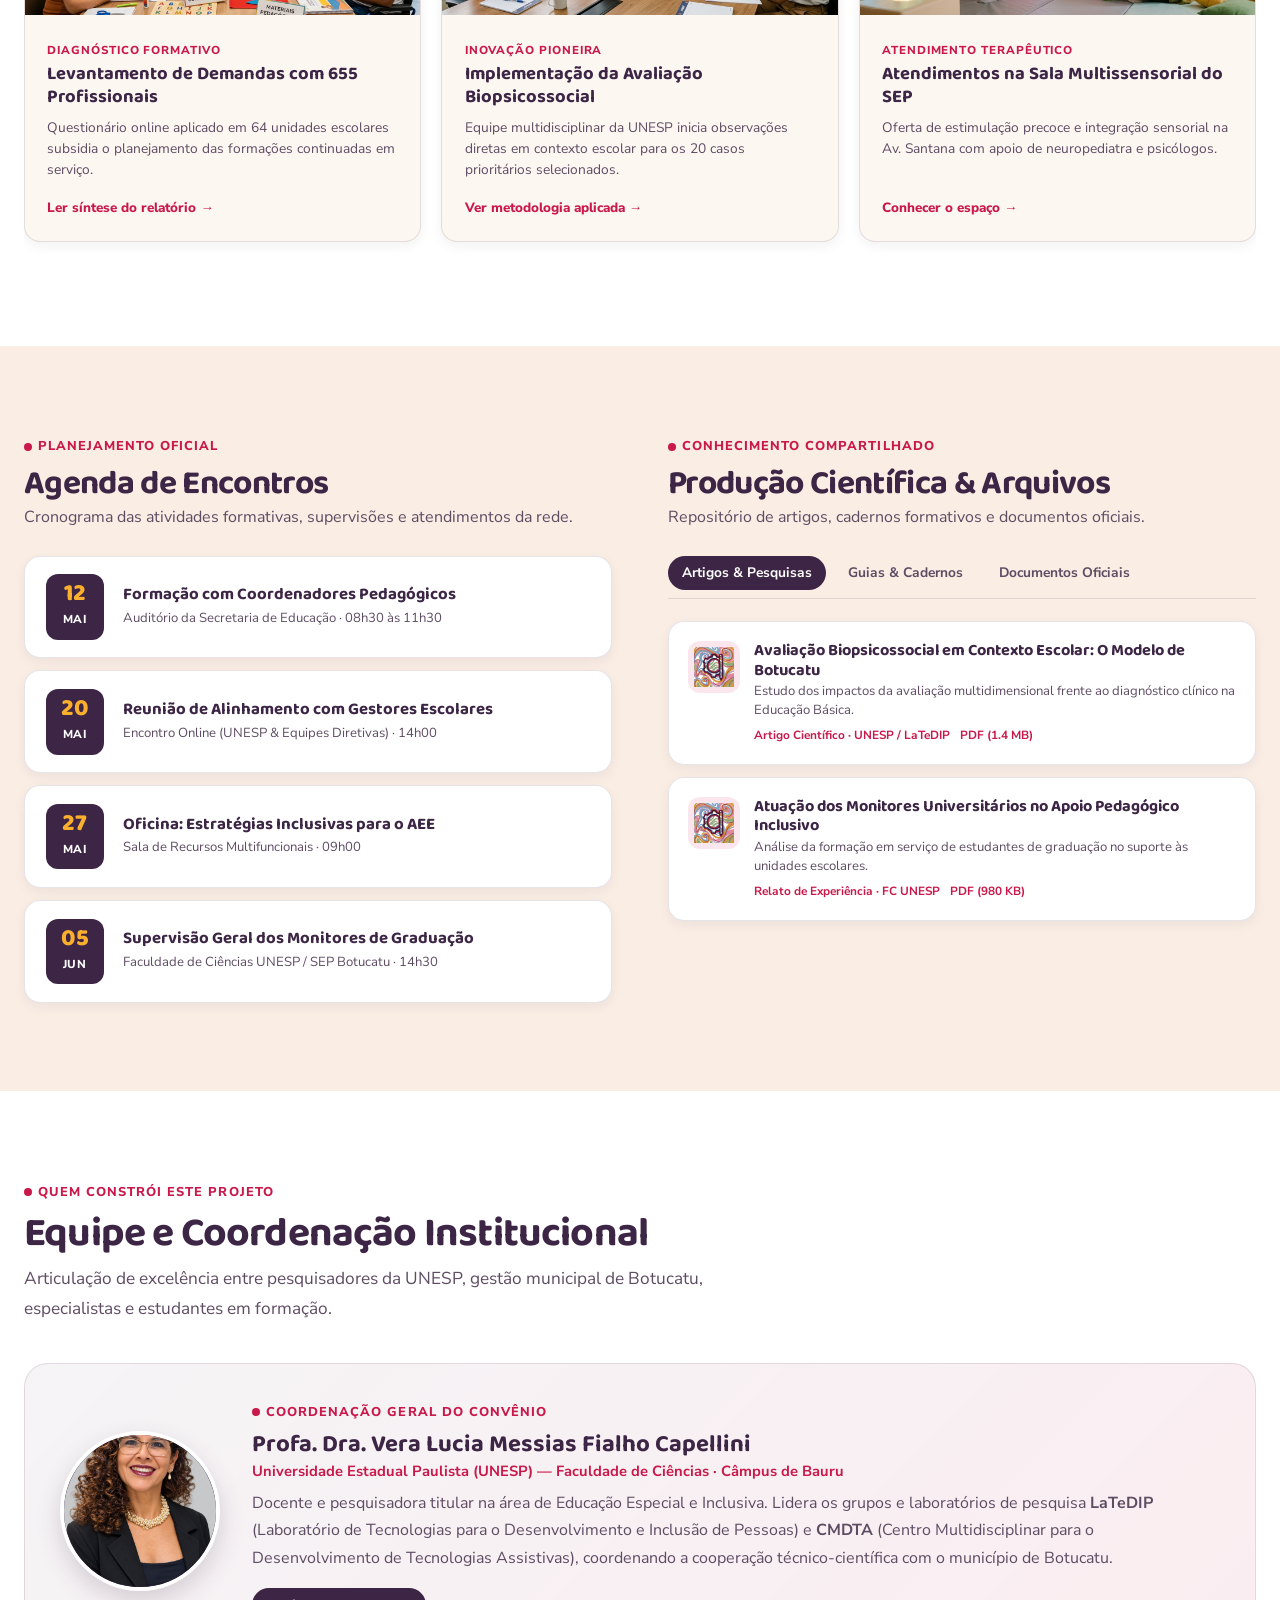
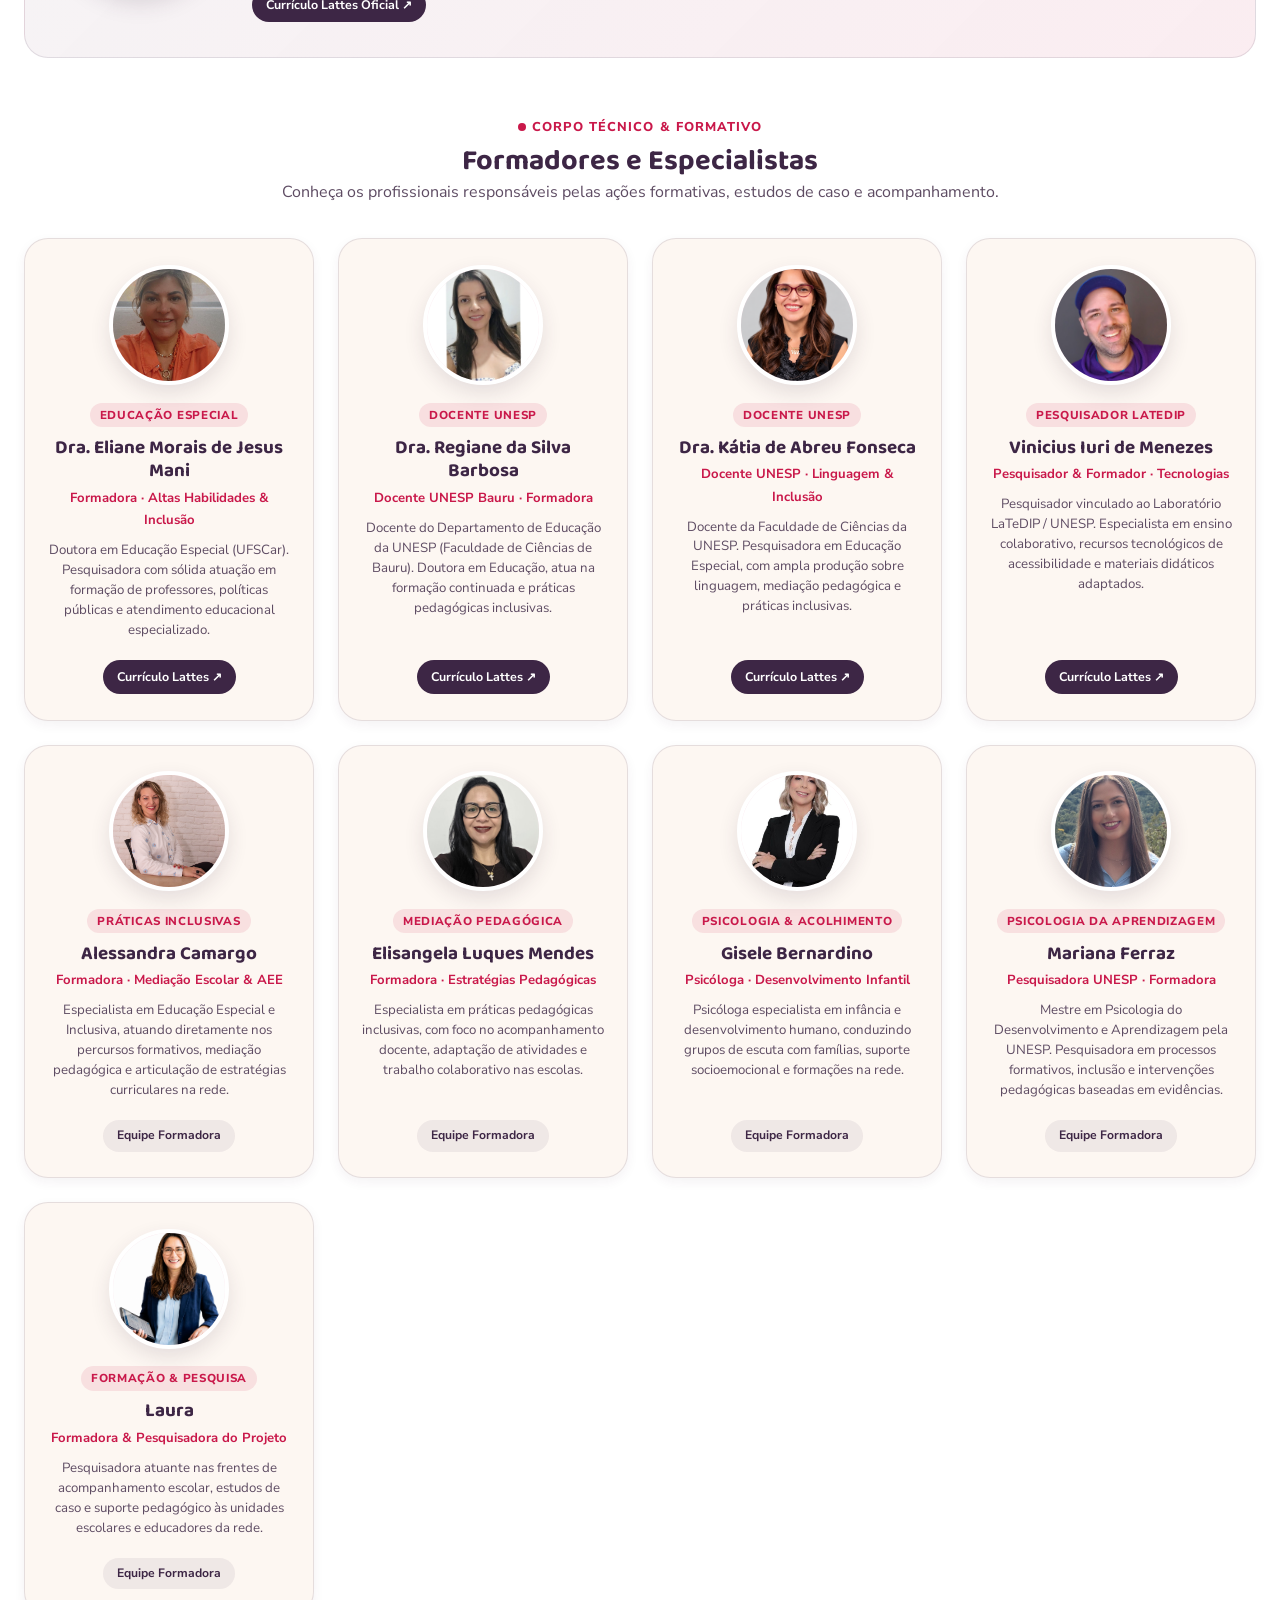
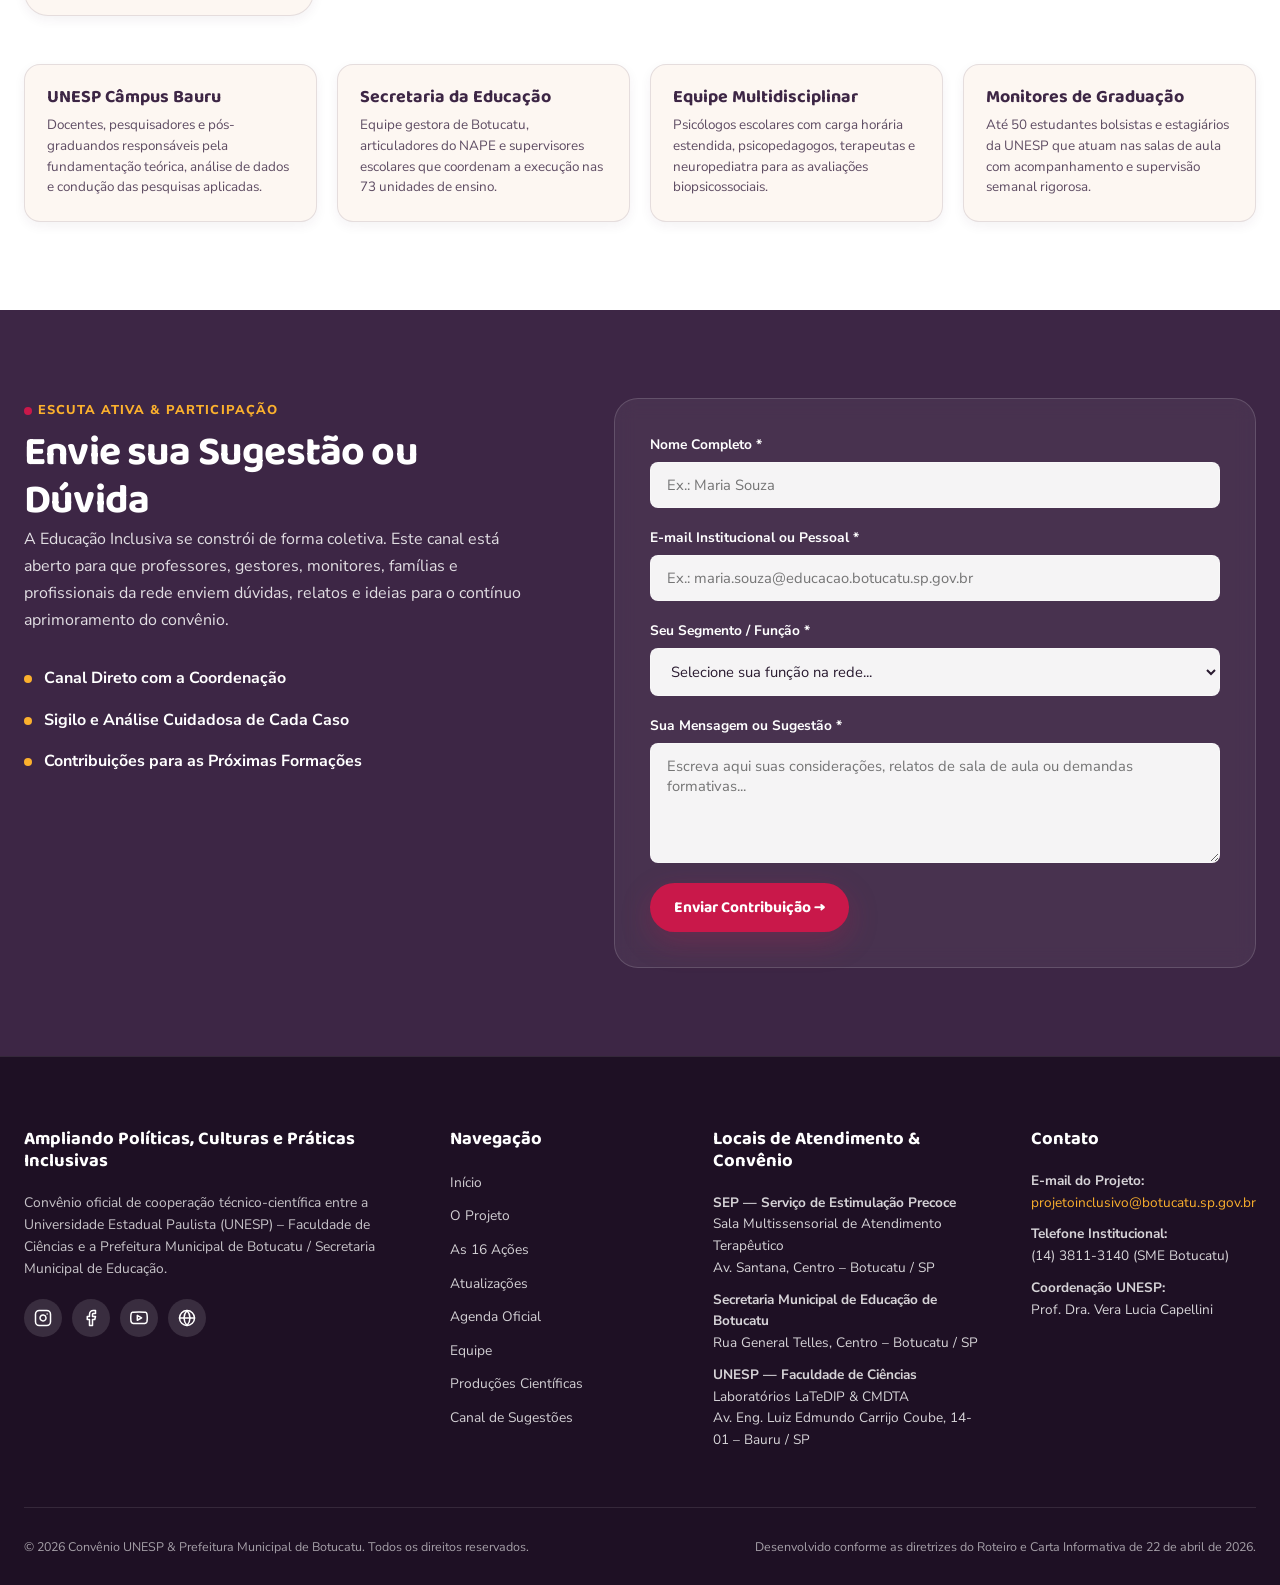
==== commit aae6ab61: "Atualiza arquivos do site e fotos" ====
--- a/index.html
+++ b/index.html
@@ -1,19 +1,24 @@
 <!DOCTYPE html>
 <html lang="pt-BR">
+
 <head>
   <meta charset="UTF-8" />
   <meta name="viewport" content="width=device-width, initial-scale=1.0" />
-  <meta name="description" content="Convênio UNESP e Prefeitura de Botucatu — Ampliando Políticas, Culturas e Práticas Inclusivas na Rede Municipal de Ensino." />
+  <meta name="description"
+    content="Convênio UNESP e Prefeitura de Botucatu — Ampliando Políticas, Culturas e Práticas Inclusivas na Rede Municipal de Ensino." />
   <title>Convênio UNESP & Prefeitura de Botucatu | Ampliando Políticas, Culturas e Práticas Inclusivas</title>
 
   <!-- Google Fonts: Baloo 2 & Nunito Sans -->
   <link rel="preconnect" href="https://fonts.googleapis.com">
   <link rel="preconnect" href="https://fonts.gstatic.com" crossorigin>
-  <link href="https://fonts.googleapis.com/css2?family=Baloo+2:wght@500;600;700;800&family=Nunito+Sans:ital,opsz,wght@0,6..12,400;0,6..12,600;0,6..12,700;0,6..12,800;1,6..12,400&display=swap" rel="stylesheet">
+  <link
+    href="https://fonts.googleapis.com/css2?family=Baloo+2:wght@500;600;700;800&family=Nunito+Sans:ital,opsz,wght@0,6..12,400;0,6..12,600;0,6..12,700;0,6..12,800;1,6..12,400&display=swap"
+    rel="stylesheet">
 
   <!-- Estilos Globais -->
   <link rel="stylesheet" href="styles.css" />
 </head>
+
 <body>
 
   <!-- 1. TOPBAR DE ACESSIBILIDADE E CONVÊNIO -->
@@ -24,9 +29,12 @@
         <span>UNESP (Faculdade de Ciências - Bauru) & Prefeitura Municipal de Botucatu</span>
       </div>
       <div class="topbar-accessibility">
-        <button type="button" class="access-btn" id="btn-contrast" aria-label="Alternar Alto Contraste">Alto Contraste</button>
-        <button type="button" class="access-btn" id="btn-font-increase" aria-label="Aumentar tamanho do texto">A+</button>
-        <button type="button" class="access-btn" id="btn-font-decrease" aria-label="Diminuir tamanho do texto">A-</button>
+        <button type="button" class="access-btn" id="btn-contrast" aria-label="Alternar Alto Contraste">Alto
+          Contraste</button>
+        <button type="button" class="access-btn" id="btn-font-increase"
+          aria-label="Aumentar tamanho do texto">A+</button>
+        <button type="button" class="access-btn" id="btn-font-decrease"
+          aria-label="Diminuir tamanho do texto">A-</button>
       </div>
     </div>
   </div>
@@ -55,8 +63,10 @@
         </div>
 
         <div class="partner-badges d-none-mobile">
-          <span class="partner-tag" title="Centro Multidisciplinar para o Desenvolvimento de Tecnologias Assistivas">CMDTA</span>
-          <span class="partner-tag" title="Laboratório de Tecnologias para o Desenvolvimento e Inclusão de Pessoas">LaTeDIP</span>
+          <span class="partner-tag"
+            title="Centro Multidisciplinar para o Desenvolvimento de Tecnologias Assistivas">CMDTA</span>
+          <span class="partner-tag"
+            title="Laboratório de Tecnologias para o Desenvolvimento e Inclusão de Pessoas">LaTeDIP</span>
         </div>
       </div>
 
@@ -77,7 +87,8 @@
         <a href="#sugestoes" class="btn-header-cta">
           <span>Envie sua Sugestão</span> →
         </a>
-        <button type="button" class="mobile-toggle" id="mobile-toggle" aria-label="Abrir menu de navegação" aria-expanded="false">
+        <button type="button" class="mobile-toggle" id="mobile-toggle" aria-label="Abrir menu de navegação"
+          aria-expanded="false">
           ☰
         </button>
       </div>
@@ -95,7 +106,9 @@
             <span class="gradient-text">PRÁTICAS INCLUSIVAS”</span>
           </h1>
           <p class="hero-lead">
-            <strong>Universidade e escola juntas pela Educação Inclusiva.</strong> O projeto aproxima universidade, gestão pública e escolas para fortalecer políticas, culturas e práticas inclusivas na Rede Municipal de Ensino de Botucatu.
+            <strong>Universidade e escola juntas pela Educação Inclusiva.</strong> O projeto aproxima universidade,
+            gestão pública e escolas para fortalecer políticas, culturas e práticas inclusivas na Rede Municipal de
+            Ensino de Botucatu.
           </p>
 
           <div class="hero-meta-pills">
@@ -117,41 +130,49 @@
             <div class="photo-carousel-track" id="photo-track">
               <!-- Slide 1: Formação de Professores -->
               <div class="photo-slide">
-                <img src="assets/images/foto-formacao.jpg" alt="Formação continuada com professores da rede municipal de Botucatu" />
+                <img src="assets/images/foto-formacao.jpg"
+                  alt="Formação continuada com professores da rede municipal de Botucatu" />
                 <div class="photo-slide-overlay">
                   <span class="photo-slide-tag">Formação em Serviço</span>
                   <h3 class="photo-slide-title">Encontros Formativos com a Rede</h3>
-                  <p class="photo-slide-desc">Professores da classe comum e Educação Especial construindo práticas inclusivas colaborativas.</p>
+                  <p class="photo-slide-desc">Professores da classe comum e Educação Especial construindo práticas
+                    inclusivas colaborativas.</p>
                 </div>
               </div>
 
               <!-- Slide 2: Sala Multissensorial no SEP -->
               <div class="photo-slide">
-                <img src="assets/images/foto-sala-multissensorial.jpg" alt="Atendimento na Sala Multissensorial no SEP Botucatu" />
+                <img src="assets/images/foto-sala-multissensorial.jpg"
+                  alt="Atendimento na Sala Multissensorial no SEP Botucatu" />
                 <div class="photo-slide-overlay">
                   <span class="photo-slide-tag">Espaço Inovador · SEP</span>
                   <h3 class="photo-slide-title">Sala Multissensorial de Estimulação Precoce</h3>
-                  <p class="photo-slide-desc">Atendimento terapêutico especializado localizado na Av. Santana, Centro de Botucatu.</p>
+                  <p class="photo-slide-desc">Atendimento terapêutico especializado localizado na Av. Santana, Centro de
+                    Botucatu.</p>
                 </div>
               </div>
 
               <!-- Slide 3: Monitores nas Escolas -->
               <div class="photo-slide">
-                <img src="assets/images/foto-monitores.jpg" alt="Estudantes de graduação da UNESP atuando como monitores em sala de aula" />
+                <img src="assets/images/foto-monitores.jpg"
+                  alt="Estudantes de graduação da UNESP atuando como monitores em sala de aula" />
                 <div class="photo-slide-overlay">
                   <span class="photo-slide-tag">Suporte Direto</span>
                   <h3 class="photo-slide-title">Atuação dos Monitores da UNESP</h3>
-                  <p class="photo-slide-desc">Até 50 estudantes de graduação com supervisão semanal direta apoiando o cotidiano escolar.</p>
+                  <p class="photo-slide-desc">Até 50 estudantes de graduação com supervisão semanal direta apoiando o
+                    cotidiano escolar.</p>
                 </div>
               </div>
 
               <!-- Slide 4: Reunião Multidisciplinar e Estudo de Caso -->
               <div class="photo-slide">
-                <img src="assets/images/foto-equipe.jpg" alt="Reunião da Equipe Multidisciplinar de Estudo de Caso e Avaliação Biopsicossocial" />
+                <img src="assets/images/foto-equipe.jpg"
+                  alt="Reunião da Equipe Multidisciplinar de Estudo de Caso e Avaliação Biopsicossocial" />
                 <div class="photo-slide-overlay">
                   <span class="photo-slide-tag">Avaliação Pioneira</span>
                   <h3 class="photo-slide-title">Estudos de Caso & Avaliação Biopsicossocial</h3>
-                  <p class="photo-slide-desc">Olhar ampliado sobre dimensões pedagógicas, emocionais e sociais dos estudantes.</p>
+                  <p class="photo-slide-desc">Olhar ampliado sobre dimensões pedagógicas, emocionais e sociais dos
+                    estudantes.</p>
                 </div>
               </div>
             </div>
@@ -179,7 +200,8 @@
           <!-- Coluna Esquerda: Imagem/Logo do Projeto e Pilares Reais do Projeto -->
           <div class="project-identity-card">
             <div class="project-logo-frame">
-              <img src="assets/images/logo-projeto.jpg" alt="Símbolo Oficial do Projeto Ampliando Políticas, Culturas e Práticas Inclusivas" />
+              <img src="assets/images/logo-projeto.jpg"
+                alt="Símbolo Oficial do Projeto Ampliando Políticas, Culturas e Práticas Inclusivas" />
             </div>
             <h3>Ampliando Políticas, Culturas e Práticas Inclusivas</h3>
             <p class="lead-partner">UNESP Câmpus de Bauru & Prefeitura de Botucatu</p>
@@ -187,19 +209,23 @@
             <div class="pillars-list">
               <div class="pillar-item">
                 <strong>Escutamos</strong>
-                <span>As necessidades da rede foram levantadas por meio de questionário e de momentos de escuta com diferentes profissionais, escolas e famílias.</span>
+                <span>As necessidades da rede foram levantadas por meio de questionário e de momentos de escuta com
+                  diferentes profissionais, escolas e famílias.</span>
               </div>
               <div class="pillar-item">
                 <strong>Formamos</strong>
-                <span>São desenvolvidas formações continuadas para diferentes segmentos da Rede Municipal, considerando as demandas identificadas.</span>
+                <span>São desenvolvidas formações continuadas para diferentes segmentos da Rede Municipal, considerando
+                  as demandas identificadas.</span>
               </div>
               <div class="pillar-item">
                 <strong>Acompanhamos</strong>
-                <span>O projeto realiza estudos de caso, avaliações, supervisões e acompanhamento de ações desenvolvidas nas unidades escolares.</span>
+                <span>O projeto realiza estudos de caso, avaliações, supervisões e acompanhamento de ações desenvolvidas
+                  nas unidades escolares.</span>
               </div>
               <div class="pillar-item">
                 <strong>Construímos juntos</strong>
-                <span>As ações são desenvolvidas em diálogo entre universidade, Secretaria Municipal de Educação, escolas, profissionais e famílias.</span>
+                <span>As ações são desenvolvidas em diálogo entre universidade, Secretaria Municipal de Educação,
+                  escolas, profissionais e famílias.</span>
               </div>
             </div>
           </div>
@@ -213,18 +239,25 @@
             </div>
 
             <p>
-              O projeto <strong>“Ampliando Políticas, Culturas e Práticas Inclusivas”</strong> é uma iniciativa conjunta da <strong>UNESP (Faculdade de Ciências - Câmpus de Bauru)</strong>, da <strong>Prefeitura Municipal de Botucatu</strong> e da <strong>Secretaria Municipal de Educação</strong>.
+              O projeto <strong>“Ampliando Políticas, Culturas e Práticas Inclusivas”</strong> é uma iniciativa conjunta
+              da <strong>UNESP (Faculdade de Ciências - Câmpus de Bauru)</strong>, da <strong>Prefeitura Municipal de
+                Botucatu</strong> e da <strong>Secretaria Municipal de Educação</strong>.
             </p>
             <p>
-              A proposta articula conhecimento científico e realidade escolar para apoiar profissionais, estudantes e famílias na organização de uma educação inclusiva.
+              A proposta articula conhecimento científico e realidade escolar para apoiar profissionais, estudantes e
+              famílias na organização de uma educação inclusiva.
             </p>
 
             <div class="letter-quote-block">
-              “O projeto teve início em 1º de setembro de 2025 e busca fortalecer a Educação Inclusiva no município de Botucatu por meio da formação continuada, do acompanhamento técnico e da construção de práticas colaborativas.”
+              “O projeto teve início em 1º de setembro de 2025 e busca fortalecer a Educação Inclusiva no município de
+              Botucatu por meio da formação continuada, do acompanhamento técnico e da construção de práticas
+              colaborativas.”
             </div>
 
             <p>
-              <strong>Por que este projeto existe?</strong> A proposta parte das demandas concretas da Rede Municipal de Ensino. Por isso, o projeto combina escuta, formação, acompanhamento e intervenção, aproximando a universidade do cotidiano das escolas e apoiando a construção de respostas para os desafios encontrados.
+              <strong>Por que este projeto existe?</strong> A proposta parte das demandas concretas da Rede Municipal de
+              Ensino. Por isso, o projeto combina escuta, formação, acompanhamento e intervenção, aproximando a
+              universidade do cotidiano das escolas e apoiando a construção de respostas para os desafios encontrados.
             </p>
 
             <!-- Métricas e Resultados Extraídos da Carta Informativa -->
@@ -273,7 +306,8 @@
         <span class="eyebrow">Comunidade Educacional</span>
         <h2 class="section-title">Para quem é o projeto?</h2>
         <p class="section-subtitle" style="margin-inline: auto; max-width: 680px;">
-          As ações envolvem e integram os diferentes segmentos da comunidade escolar e da rede pública municipal de Botucatu:
+          As ações envolvem e integram os diferentes segmentos da comunidade escolar e da rede pública municipal de
+          Botucatu:
         </p>
         <div class="audience-grid">
           <span class="audience-pill">Professores</span>
@@ -298,7 +332,8 @@
           <span class="eyebrow">Frentes Estruturantes de Atuação</span>
           <h2 class="section-title">Como atuamos</h2>
           <p class="section-subtitle">
-            O projeto atua em diferentes frentes para fortalecer a Educação Inclusiva em Botucatu. Cada ação responde a necessidades identificadas na rede e busca aproximar conhecimento, colaboração e prática.
+            O projeto atua em diferentes frentes para fortalecer a Educação Inclusiva em Botucatu. Cada ação responde a
+            necessidades identificadas na rede e busca aproximar conhecimento, colaboração e prática.
           </p>
         </div>
 
@@ -314,7 +349,8 @@
         <!-- Grid com as 16 Ações -->
         <div class="actions-grid">
           <!-- 1. Equipe -->
-          <article class="action-card" data-category="gestao" data-action-key="equipe" tabindex="0" role="button" aria-haspopup="dialog">
+          <article class="action-card" data-category="gestao" data-action-key="equipe" tabindex="0" role="button"
+            aria-haspopup="dialog">
             <div>
               <div class="action-card-header">
                 <div class="action-icon-wrap" style="background:#fce7ee;">
@@ -332,7 +368,8 @@
           </article>
 
           <!-- 2. Formações nas UEs -->
-          <article class="action-card" data-category="gestao" data-action-key="formacoes" tabindex="0" role="button" aria-haspopup="dialog">
+          <article class="action-card" data-category="gestao" data-action-key="formacoes" tabindex="0" role="button"
+            aria-haspopup="dialog">
             <div>
               <div class="action-card-header">
                 <div class="action-icon-wrap" style="background:#eaf1e7;">
@@ -350,7 +387,8 @@
           </article>
 
           <!-- 3. Gestores -->
-          <article class="action-card" data-category="gestao" data-action-key="gestores" tabindex="0" role="button" aria-haspopup="dialog">
+          <article class="action-card" data-category="gestao" data-action-key="gestores" tabindex="0" role="button"
+            aria-haspopup="dialog">
             <div>
               <div class="action-card-header">
                 <div class="action-icon-wrap" style="background:#fff1d7;">
@@ -368,7 +406,8 @@
           </article>
 
           <!-- 4. Coordenadores -->
-          <article class="action-card" data-category="gestao" data-action-key="coordenadores" tabindex="0" role="button" aria-haspopup="dialog">
+          <article class="action-card" data-category="gestao" data-action-key="coordenadores" tabindex="0" role="button"
+            aria-haspopup="dialog">
             <div>
               <div class="action-card-header">
                 <div class="action-icon-wrap" style="background:#e3f1f6;">
@@ -377,7 +416,8 @@
                 <span class="action-num-badge">04</span>
               </div>
               <h3>Coordenadores</h3>
-              <p>Formação e mediação pedagógica para acompanhamento do ensino colaborativo e práticas em sala de aula.</p>
+              <p>Formação e mediação pedagógica para acompanhamento do ensino colaborativo e práticas em sala de aula.
+              </p>
             </div>
             <div class="action-card-footer">
               <span class="action-tag">Coordenação Pedagógica</span>
@@ -386,7 +426,8 @@
           </article>
 
           <!-- 5. Psicopedagogos -->
-          <article class="action-card" data-category="multidisciplinar" data-action-key="psicopedagogos" tabindex="0" role="button" aria-haspopup="dialog">
+          <article class="action-card" data-category="multidisciplinar" data-action-key="psicopedagogos" tabindex="0"
+            role="button" aria-haspopup="dialog">
             <div>
               <div class="action-card-header">
                 <div class="action-icon-wrap" style="background:#fce7ee;">
@@ -395,7 +436,8 @@
                 <span class="action-num-badge">05</span>
               </div>
               <h3>Psicopedagogos</h3>
-              <p>Intervenções especializadas para superação de barreiras de aprendizagem e estratégias personalizadas.</p>
+              <p>Intervenções especializadas para superação de barreiras de aprendizagem e estratégias personalizadas.
+              </p>
             </div>
             <div class="action-card-footer">
               <span class="action-tag">Aprendizagem</span>
@@ -404,7 +446,8 @@
           </article>
 
           <!-- 6. Equipe multi -->
-          <article class="action-card" data-category="multidisciplinar" data-action-key="equipe-multi" tabindex="0" role="button" aria-haspopup="dialog">
+          <article class="action-card" data-category="multidisciplinar" data-action-key="equipe-multi" tabindex="0"
+            role="button" aria-haspopup="dialog">
             <div>
               <div class="action-card-header">
                 <div class="action-icon-wrap" style="background:#e3f1f6;">
@@ -413,7 +456,8 @@
                 <span class="action-num-badge">06</span>
               </div>
               <h3>Equipe multi</h3>
-              <p>Articulação multiprofissional com psicologia escolar, neuropediatria e assessoria técnica especializada.</p>
+              <p>Articulação multiprofissional com psicologia escolar, neuropediatria e assessoria técnica
+                especializada.</p>
             </div>
             <div class="action-card-footer">
               <span class="action-tag">Multidisciplinar</span>
@@ -422,7 +466,8 @@
           </article>
 
           <!-- 7. AEE -->
-          <article class="action-card" data-category="praticas" data-action-key="aee" tabindex="0" role="button" aria-haspopup="dialog">
+          <article class="action-card" data-category="praticas" data-action-key="aee" tabindex="0" role="button"
+            aria-haspopup="dialog">
             <div>
               <div class="action-card-header">
                 <div class="action-icon-wrap" style="background:#fce7ee;">
@@ -440,7 +485,8 @@
           </article>
 
           <!-- 8. Ações nas escolas -->
-          <article class="action-card" data-category="praticas" data-action-key="escolas-especializadas" tabindex="0" role="button" aria-haspopup="dialog">
+          <article class="action-card" data-category="praticas" data-action-key="escolas-especializadas" tabindex="0"
+            role="button" aria-haspopup="dialog">
             <div>
               <div class="action-card-header">
                 <div class="action-icon-wrap" style="background:#fff1d7;">
@@ -448,7 +494,8 @@
                 </div>
                 <span class="action-num-badge">08</span>
               </div>
-              <div style="display: flex; align-items: center; justify-content: space-between; gap: 6px; margin-bottom: 4px;">
+              <div
+                style="display: flex; align-items: center; justify-content: space-between; gap: 6px; margin-bottom: 4px;">
                 <h3>Ações nas escolas</h3>
                 <span class="badge-construction">Em construção</span>
               </div>
@@ -461,7 +508,8 @@
           </article>
 
           <!-- 9. Avaliações e estudo de caso -->
-          <article class="action-card" data-category="multidisciplinar" data-action-key="avaliacoes" tabindex="0" role="button" aria-haspopup="dialog">
+          <article class="action-card" data-category="multidisciplinar" data-action-key="avaliacoes" tabindex="0"
+            role="button" aria-haspopup="dialog">
             <div>
               <div class="action-card-header">
                 <div class="action-icon-wrap" style="background:#eaf1e7;">
@@ -470,7 +518,8 @@
                 <span class="action-num-badge">09</span>
               </div>
               <h3>Avaliações e estudos de caso</h3>
-              <p>Avaliações biopsicossociais e estudos de caso integrados ao contexto escolar para compreensão global.</p>
+              <p>Avaliações biopsicossociais e estudos de caso integrados ao contexto escolar para compreensão global.
+              </p>
             </div>
             <div class="action-card-footer">
               <span class="action-tag">Biopsicossocial</span>
@@ -479,7 +528,8 @@
           </article>
 
           <!-- 10. Pessoal de apoio -->
-          <article class="action-card" data-category="praticas" data-action-key="pessoal-apoio" tabindex="0" role="button" aria-haspopup="dialog">
+          <article class="action-card" data-category="praticas" data-action-key="pessoal-apoio" tabindex="0"
+            role="button" aria-haspopup="dialog">
             <div>
               <div class="action-card-header">
                 <div class="action-icon-wrap" style="background:#e3f1f6;">
@@ -497,7 +547,8 @@
           </article>
 
           <!-- 11. Monitores -->
-          <article class="action-card" data-category="praticas" data-action-key="monitores" tabindex="0" role="button" aria-haspopup="dialog">
+          <article class="action-card" data-category="praticas" data-action-key="monitores" tabindex="0" role="button"
+            aria-haspopup="dialog">
             <div>
               <div class="action-card-header">
                 <div class="action-icon-wrap" style="background:#fce7ee;">
@@ -515,7 +566,8 @@
           </article>
 
           <!-- 12. Famílias -->
-          <article class="action-card" data-category="praticas" data-action-key="familia" tabindex="0" role="button" aria-haspopup="dialog">
+          <article class="action-card" data-category="praticas" data-action-key="familia" tabindex="0" role="button"
+            aria-haspopup="dialog">
             <div>
               <div class="action-card-header">
                 <div class="action-icon-wrap" style="background:#e3f1f6;">
@@ -524,7 +576,8 @@
                 <span class="action-num-badge">12</span>
               </div>
               <h3>Famílias</h3>
-              <p>Grupos de Escuta e Acolhimento conduzidos por psicóloga para fortalecer redes de apoio e acolhimento.</p>
+              <p>Grupos de Escuta e Acolhimento conduzidos por psicóloga para fortalecer redes de apoio e acolhimento.
+              </p>
             </div>
             <div class="action-card-footer">
               <span class="action-tag">Escuta & Acolhimento</span>
@@ -533,7 +586,8 @@
           </article>
 
           <!-- 13. NAPE -->
-          <article class="action-card" data-category="gestao" data-action-key="nape" tabindex="0" role="button" aria-haspopup="dialog">
+          <article class="action-card" data-category="gestao" data-action-key="nape" tabindex="0" role="button"
+            aria-haspopup="dialog">
             <div>
               <div class="action-card-header">
                 <div class="action-icon-wrap" style="background:#fff1d7;">
@@ -542,7 +596,8 @@
                 <span class="action-num-badge">13</span>
               </div>
               <h3>NAPE</h3>
-              <p>Ações e diálogo permanente com o NAPE e profissionais para identificar demandas e construir estratégias.</p>
+              <p>Ações e diálogo permanente com o NAPE e profissionais para identificar demandas e construir
+                estratégias.</p>
             </div>
             <div class="action-card-footer">
               <span class="action-tag">Articulação da Rede</span>
@@ -551,7 +606,8 @@
           </article>
 
           <!-- 14. Agenda -->
-          <article class="action-card" data-category="pesquisa" data-action-key="agenda" tabindex="0" role="button" aria-haspopup="dialog">
+          <article class="action-card" data-category="pesquisa" data-action-key="agenda" tabindex="0" role="button"
+            aria-haspopup="dialog">
             <div>
               <div class="action-card-header">
                 <div class="action-icon-wrap" style="background:#eaf1e7;">
@@ -569,7 +625,8 @@
           </article>
 
           <!-- 15. Arquivos -->
-          <article class="action-card" data-category="pesquisa" data-action-key="arquivos" tabindex="0" role="button" aria-haspopup="dialog">
+          <article class="action-card" data-category="pesquisa" data-action-key="arquivos" tabindex="0" role="button"
+            aria-haspopup="dialog">
             <div>
               <div class="action-card-header">
                 <div class="action-icon-wrap" style="background:#fce7ee;">
@@ -587,7 +644,8 @@
           </article>
 
           <!-- 16. Publicações / Produções -->
-          <article class="action-card" data-category="pesquisa" data-action-key="producoes" tabindex="0" role="button" aria-haspopup="dialog">
+          <article class="action-card" data-category="pesquisa" data-action-key="producoes" tabindex="0" role="button"
+            aria-haspopup="dialog">
             <div>
               <div class="action-card-header">
                 <div class="action-icon-wrap" style="background:#e3f1f6;">
@@ -595,7 +653,8 @@
                 </div>
                 <span class="action-num-badge">16</span>
               </div>
-              <div style="display: flex; align-items: center; justify-content: space-between; gap: 6px; margin-bottom: 4px;">
+              <div
+                style="display: flex; align-items: center; justify-content: space-between; gap: 6px; margin-bottom: 4px;">
                 <h3>Publicações</h3>
                 <span class="badge-construction">Em construção</span>
               </div>
@@ -617,11 +676,14 @@
           <div>
             <span class="eyebrow">Acompanhe as Ações</span>
             <h2 class="section-title">Atualizações</h2>
-            <p class="section-subtitle">Desde setembro de 2025, são desenvolvidas ações de formação, acompanhamento, avaliação, estudos de caso e apoio às unidades escolares.</p>
+            <p class="section-subtitle">Desde setembro de 2025, são desenvolvidas ações de formação, acompanhamento,
+              avaliação, estudos de caso e apoio às unidades escolares.</p>
           </div>
           <div class="updates-carousel-controls">
-            <button type="button" class="control-circle-btn" id="update-prev-btn" aria-label="Notícia anterior">❮</button>
-            <button type="button" class="control-circle-btn" id="update-next-btn" aria-label="Próxima notícia">❯</button>
+            <button type="button" class="control-circle-btn" id="update-prev-btn"
+              aria-label="Notícia anterior">❮</button>
+            <button type="button" class="control-circle-btn" id="update-next-btn"
+              aria-label="Próxima notícia">❯</button>
           </div>
         </div>
 
@@ -636,7 +698,8 @@
               <div>
                 <span class="update-category">Diagnóstico Formativo</span>
                 <h3>Levantamento de Demandas com 655 Profissionais</h3>
-                <p>Questionário online aplicado em 64 unidades escolares subsidia o planejamento das formações continuadas em serviço.</p>
+                <p>Questionário online aplicado em 64 unidades escolares subsidia o planejamento das formações
+                  continuadas em serviço.</p>
               </div>
               <span class="update-readmore">Ler síntese do relatório →</span>
             </div>
@@ -645,14 +708,16 @@
           <!-- Card 2: Início da Avaliação Biopsicossocial -->
           <article class="update-news-card">
             <div class="update-thumb">
-              <img src="assets/images/foto-equipe.jpg" alt="Equipe multiprofissional em discussão clínica e pedagógica" />
+              <img src="assets/images/foto-equipe.jpg"
+                alt="Equipe multiprofissional em discussão clínica e pedagógica" />
               <span class="update-date-badge">15 MAI 2026</span>
             </div>
             <div class="update-body">
               <div>
                 <span class="update-category">Inovação Pioneira</span>
                 <h3>Implementação da Avaliação Biopsicossocial</h3>
-                <p>Equipe multidisciplinar da UNESP inicia observações diretas em contexto escolar para os 20 casos prioritários selecionados.</p>
+                <p>Equipe multidisciplinar da UNESP inicia observações diretas em contexto escolar para os 20 casos
+                  prioritários selecionados.</p>
               </div>
               <span class="update-readmore">Ver metodologia aplicada →</span>
             </div>
@@ -661,14 +726,16 @@
           <!-- Card 3: Sala Multissensorial no SEP -->
           <article class="update-news-card">
             <div class="update-thumb">
-              <img src="assets/images/foto-sala-multissensorial.jpg" alt="Sala de estimulação precoce e multissensorial em Botucatu" />
+              <img src="assets/images/foto-sala-multissensorial.jpg"
+                alt="Sala de estimulação precoce e multissensorial em Botucatu" />
               <span class="update-date-badge">08 JUN 2026</span>
             </div>
             <div class="update-body">
               <div>
                 <span class="update-category">Atendimento Terapêutico</span>
                 <h3>Atendimentos na Sala Multissensorial do SEP</h3>
-                <p>Oferta de estimulação precoce e integração sensorial na Av. Santana com apoio de neuropediatra e psicólogos.</p>
+                <p>Oferta de estimulação precoce e integração sensorial na Av. Santana com apoio de neuropediatra e
+                  psicólogos.</p>
               </div>
               <span class="update-readmore">Conhecer o espaço →</span>
             </div>
@@ -677,14 +744,16 @@
           <!-- Card 4: Formação dos Monitores de Graduação -->
           <article class="update-news-card">
             <div class="update-thumb">
-              <img src="assets/images/foto-monitores.jpg" alt="Monitores e estudantes da UNESP em atividade de supervisão" />
+              <img src="assets/images/foto-monitores.jpg"
+                alt="Monitores e estudantes da UNESP em atividade de supervisão" />
               <span class="update-date-badge">24 JUN 2026</span>
             </div>
             <div class="update-body">
               <div>
                 <span class="update-category">Supervisão Acadêmica</span>
                 <h3>Supervisão Semanal dos 50 Monitores da UNESP</h3>
-                <p>Estudantes de graduação compartilham vivências práticas e recebem orientações de docentes pesquisadores da UNESP.</p>
+                <p>Estudantes de graduação compartilham vivências práticas e recebem orientações de docentes
+                  pesquisadores da UNESP.</p>
               </div>
               <span class="update-readmore">Ver relatos em campo →</span>
             </div>
@@ -770,7 +839,8 @@
                 </div>
                 <div class="prod-info">
                   <h4>Avaliação Biopsicossocial em Contexto Escolar: O Modelo de Botucatu</h4>
-                  <p>Estudo dos impactos da avaliação multidimensional frente ao diagnóstico clínico na Educação Básica.</p>
+                  <p>Estudo dos impactos da avaliação multidimensional frente ao diagnóstico clínico na Educação Básica.
+                  </p>
                   <div class="prod-meta">
                     <span>Artigo Científico · UNESP / LaTeDIP</span>
                     <span>PDF (1.4 MB)</span>
@@ -866,24 +936,29 @@
           <span class="eyebrow">Quem Constrói Este Projeto</span>
           <h2 class="section-title">Equipe e Coordenação Institucional</h2>
           <p class="section-subtitle">
-            Articulação de excelência entre pesquisadores da UNESP, gestão municipal de Botucatu, especialistas e estudantes em formação.
+            Articulação de excelência entre pesquisadores da UNESP, gestão municipal de Botucatu, especialistas e
+            estudantes em formação.
           </p>
         </div>
 
         <!-- Destaque da Coordenação Geral -->
         <div class="coord-highlight-card">
           <div class="coord-photo-frame">
-            <img src="assets/fotos/FOTO MINHA.jpeg" alt="Profa. Dra. Vera Lucia Messias Fialho Capellini" />
+            <img src="assets/fotos/Vera.jpeg" alt="Profa. Dra. Vera Lucia Messias Fialho Capellini" />
           </div>
           <div class="coord-info">
             <span class="eyebrow">Coordenação Geral do Convênio</span>
             <h3>Profa. Dra. Vera Lucia Messias Fialho Capellini</h3>
             <p class="coord-role">Universidade Estadual Paulista (UNESP) — Faculdade de Ciências · Câmpus de Bauru</p>
             <p>
-              Docente e pesquisadora titular na área de Educação Especial e Inclusiva. Lidera os grupos e laboratórios de pesquisa <strong>LaTeDIP</strong> (Laboratório de Tecnologias para o Desenvolvimento e Inclusão de Pessoas) e <strong>CMDTA</strong> (Centro Multidisciplinar para o Desenvolvimento de Tecnologias Assistivas), coordenando a cooperação técnico-científica com o município de Botucatu.
+              Docente e pesquisadora titular na área de Educação Especial e Inclusiva. Lidera os grupos e laboratórios
+              de pesquisa <strong>LaTeDIP</strong> (Laboratório de Tecnologias para o Desenvolvimento e Inclusão de
+              Pessoas) e <strong>CMDTA</strong> (Centro Multidisciplinar para o Desenvolvimento de Tecnologias
+              Assistivas), coordenando a cooperação técnico-científica com o município de Botucatu.
             </p>
             <div style="margin-top: 1rem;">
-              <a href="http://lattes.cnpq.br/9928758732344366" target="_blank" rel="noopener noreferrer" class="btn-lattes-link">
+              <a href="http://lattes.cnpq.br/9928758732344366" target="_blank" rel="noopener noreferrer"
+                class="btn-lattes-link">
                 Currículo Lattes Oficial ↗
               </a>
             </div>
@@ -909,9 +984,11 @@
               <span class="formador-badge">Educação Especial</span>
               <h4 class="formador-name">Dra. Eliane Morais de Jesus Mani</h4>
               <p class="formador-role">Formadora · Altas Habilidades & Inclusão</p>
-              <p class="formador-bio">Doutora em Educação Especial (UFSCar). Pesquisadora com sólida atuação em formação de professores, políticas públicas e atendimento educacional especializado.</p>
+              <p class="formador-bio">Doutora em Educação Especial (UFSCar). Pesquisadora com sólida atuação em formação
+                de professores, políticas públicas e atendimento educacional especializado.</p>
               <div class="formador-actions">
-                <a href="http://lattes.cnpq.br/3262109594164736" target="_blank" rel="noopener noreferrer" class="btn-lattes-link">
+                <a href="http://lattes.cnpq.br/3262109594164736" target="_blank" rel="noopener noreferrer"
+                  class="btn-lattes-link">
                   Currículo Lattes ↗
                 </a>
               </div>
@@ -925,9 +1002,11 @@
               <span class="formador-badge">Docente UNESP</span>
               <h4 class="formador-name">Dra. Regiane da Silva Barbosa</h4>
               <p class="formador-role">Docente UNESP Bauru · Formadora</p>
-              <p class="formador-bio">Docente do Departamento de Educação da UNESP (Faculdade de Ciências de Bauru). Doutora em Educação, atua na formação continuada e práticas pedagógicas inclusivas.</p>
+              <p class="formador-bio">Docente do Departamento de Educação da UNESP (Faculdade de Ciências de Bauru).
+                Doutora em Educação, atua na formação continuada e práticas pedagógicas inclusivas.</p>
               <div class="formador-actions">
-                <a href="http://lattes.cnpq.br/0697461091949522" target="_blank" rel="noopener noreferrer" class="btn-lattes-link">
+                <a href="http://lattes.cnpq.br/0697461091949522" target="_blank" rel="noopener noreferrer"
+                  class="btn-lattes-link">
                   Currículo Lattes ↗
                 </a>
               </div>
@@ -941,9 +1020,11 @@
               <span class="formador-badge">Docente UNESP</span>
               <h4 class="formador-name">Dra. Kátia de Abreu Fonseca</h4>
               <p class="formador-role">Docente UNESP · Linguagem & Inclusão</p>
-              <p class="formador-bio">Docente da Faculdade de Ciências da UNESP. Pesquisadora em Educação Especial, com ampla produção sobre linguagem, mediação pedagógica e práticas inclusivas.</p>
+              <p class="formador-bio">Docente da Faculdade de Ciências da UNESP. Pesquisadora em Educação Especial, com
+                ampla produção sobre linguagem, mediação pedagógica e práticas inclusivas.</p>
               <div class="formador-actions">
-                <a href="http://lattes.cnpq.br/1500397314837210" target="_blank" rel="noopener noreferrer" class="btn-lattes-link">
+                <a href="http://lattes.cnpq.br/1500397314837210" target="_blank" rel="noopener noreferrer"
+                  class="btn-lattes-link">
                   Currículo Lattes ↗
                 </a>
               </div>
@@ -957,9 +1038,11 @@
               <span class="formador-badge">Pesquisador LaTeDIP</span>
               <h4 class="formador-name">Vinicius Iuri de Menezes</h4>
               <p class="formador-role">Pesquisador & Formador · Tecnologias</p>
-              <p class="formador-bio">Pesquisador vinculado ao Laboratório LaTeDIP / UNESP. Especialista em ensino colaborativo, recursos tecnológicos de acessibilidade e materiais didáticos adaptados.</p>
+              <p class="formador-bio">Pesquisador vinculado ao Laboratório LaTeDIP / UNESP. Especialista em ensino
+                colaborativo, recursos tecnológicos de acessibilidade e materiais didáticos adaptados.</p>
               <div class="formador-actions">
-                <a href="http://lattes.cnpq.br/2678555566922437" target="_blank" rel="noopener noreferrer" class="btn-lattes-link">
+                <a href="http://lattes.cnpq.br/2678555566922437" target="_blank" rel="noopener noreferrer"
+                  class="btn-lattes-link">
                   Currículo Lattes ↗
                 </a>
               </div>
@@ -973,7 +1056,8 @@
               <span class="formador-badge">Práticas Inclusivas</span>
               <h4 class="formador-name">Alessandra Camargo</h4>
               <p class="formador-role">Formadora · Mediação Escolar & AEE</p>
-              <p class="formador-bio">Especialista em Educação Especial e Inclusiva, atuando diretamente nos percursos formativos, mediação pedagógica e articulação de estratégias curriculares na rede.</p>
+              <p class="formador-bio">Especialista em Educação Especial e Inclusiva, atuando diretamente nos percursos
+                formativos, mediação pedagógica e articulação de estratégias curriculares na rede.</p>
               <div class="formador-actions">
                 <span class="formador-tag-sub">Equipe Formadora</span>
               </div>
@@ -987,7 +1071,8 @@
               <span class="formador-badge">Mediação Pedagógica</span>
               <h4 class="formador-name">Elisangela Luques Mendes</h4>
               <p class="formador-role">Formadora · Estratégias Pedagógicas</p>
-              <p class="formador-bio">Especialista em práticas pedagógicas inclusivas, com foco no acompanhamento docente, adaptação de atividades e trabalho colaborativo nas escolas.</p>
+              <p class="formador-bio">Especialista em práticas pedagógicas inclusivas, com foco no acompanhamento
+                docente, adaptação de atividades e trabalho colaborativo nas escolas.</p>
               <div class="formador-actions">
                 <span class="formador-tag-sub">Equipe Formadora</span>
               </div>
@@ -1001,7 +1086,8 @@
               <span class="formador-badge">Psicologia & Acolhimento</span>
               <h4 class="formador-name">Gisele Bernardino</h4>
               <p class="formador-role">Psicóloga · Desenvolvimento Infantil</p>
-              <p class="formador-bio">Psicóloga especialista em infância e desenvolvimento humano, conduzindo grupos de escuta com famílias, suporte socioemocional e formações na rede.</p>
+              <p class="formador-bio">Psicóloga especialista em infância e desenvolvimento humano, conduzindo grupos de
+                escuta com famílias, suporte socioemocional e formações na rede.</p>
               <div class="formador-actions">
                 <span class="formador-tag-sub">Equipe Formadora</span>
               </div>
@@ -1015,7 +1101,8 @@
               <span class="formador-badge">Psicologia da Aprendizagem</span>
               <h4 class="formador-name">Mariana Ferraz</h4>
               <p class="formador-role">Pesquisadora UNESP · Formadora</p>
-              <p class="formador-bio">Mestre em Psicologia do Desenvolvimento e Aprendizagem pela UNESP. Pesquisadora em processos formativos, inclusão e intervenções pedagógicas baseadas em evidências.</p>
+              <p class="formador-bio">Mestre em Psicologia do Desenvolvimento e Aprendizagem pela UNESP. Pesquisadora em
+                processos formativos, inclusão e intervenções pedagógicas baseadas em evidências.</p>
               <div class="formador-actions">
                 <span class="formador-tag-sub">Equipe Formadora</span>
               </div>
@@ -1029,7 +1116,8 @@
               <span class="formador-badge">Formação & Pesquisa</span>
               <h4 class="formador-name">Laura</h4>
               <p class="formador-role">Formadora & Pesquisadora do Projeto</p>
-              <p class="formador-bio">Pesquisadora atuante nas frentes de acompanhamento escolar, estudos de caso e suporte pedagógico às unidades escolares e educadores da rede.</p>
+              <p class="formador-bio">Pesquisadora atuante nas frentes de acompanhamento escolar, estudos de caso e
+                suporte pedagógico às unidades escolares e educadores da rede.</p>
               <div class="formador-actions">
                 <span class="formador-tag-sub">Equipe Formadora</span>
               </div>
@@ -1041,22 +1129,26 @@
         <div class="team-grid-layout" style="margin-top: 3rem;">
           <div class="team-segment-card">
             <h4>UNESP Câmpus Bauru</h4>
-            <p>Docentes, pesquisadores e pós-graduandos responsáveis pela fundamentação teórica, análise de dados e condução das pesquisas aplicadas.</p>
+            <p>Docentes, pesquisadores e pós-graduandos responsáveis pela fundamentação teórica, análise de dados e
+              condução das pesquisas aplicadas.</p>
           </div>
 
           <div class="team-segment-card">
             <h4>Secretaria da Educação</h4>
-            <p>Equipe gestora de Botucatu, articuladores do NAPE e supervisores escolares que coordenam a execução nas 73 unidades de ensino.</p>
+            <p>Equipe gestora de Botucatu, articuladores do NAPE e supervisores escolares que coordenam a execução nas
+              73 unidades de ensino.</p>
           </div>
 
           <div class="team-segment-card">
             <h4>Equipe Multidisciplinar</h4>
-            <p>Psicólogos escolares com carga horária estendida, psicopedagogos, terapeutas e neuropediatra para as avaliações biopsicossociais.</p>
+            <p>Psicólogos escolares com carga horária estendida, psicopedagogos, terapeutas e neuropediatra para as
+              avaliações biopsicossociais.</p>
           </div>
 
           <div class="team-segment-card">
             <h4>Monitores de Graduação</h4>
-            <p>Até 50 estudantes bolsistas e estagiários da UNESP que atuam nas salas de aula com acompanhamento e supervisão semanal rigorosa.</p>
+            <p>Até 50 estudantes bolsistas e estagiários da UNESP que atuam nas salas de aula com acompanhamento e
+              supervisão semanal rigorosa.</p>
           </div>
         </div>
       </div>
@@ -1069,19 +1161,24 @@
           <span class="eyebrow" style="color: var(--gold);">Escuta Ativa & Participação</span>
           <h2 class="section-title">Envie sua Sugestão ou Dúvida</h2>
           <p>
-            A Educação Inclusiva se constrói de forma coletiva. Este canal está aberto para que professores, gestores, monitores, famílias e profissionais da rede enviem dúvidas, relatos e ideias para o contínuo aprimoramento do convênio.
+            A Educação Inclusiva se constrói de forma coletiva. Este canal está aberto para que professores, gestores,
+            monitores, famílias e profissionais da rede enviem dúvidas, relatos e ideias para o contínuo aprimoramento
+            do convênio.
           </p>
           <div style="margin-top: 2rem;">
             <div style="display: flex; gap: 12px; align-items: center; margin-bottom: 1rem;">
-              <span style="display: inline-block; width: 8px; height: 8px; border-radius: 50%; background: var(--gold); flex-shrink: 0;"></span>
+              <span
+                style="display: inline-block; width: 8px; height: 8px; border-radius: 50%; background: var(--gold); flex-shrink: 0;"></span>
               <span><strong>Canal Direto com a Coordenação</strong></span>
             </div>
             <div style="display: flex; gap: 12px; align-items: center; margin-bottom: 1rem;">
-              <span style="display: inline-block; width: 8px; height: 8px; border-radius: 50%; background: var(--gold); flex-shrink: 0;"></span>
+              <span
+                style="display: inline-block; width: 8px; height: 8px; border-radius: 50%; background: var(--gold); flex-shrink: 0;"></span>
               <span><strong>Sigilo e Análise Cuidadosa de Cada Caso</strong></span>
             </div>
             <div style="display: flex; gap: 12px; align-items: center;">
-              <span style="display: inline-block; width: 8px; height: 8px; border-radius: 50%; background: var(--gold); flex-shrink: 0;"></span>
+              <span
+                style="display: inline-block; width: 8px; height: 8px; border-radius: 50%; background: var(--gold); flex-shrink: 0;"></span>
               <span><strong>Contribuições para as Próximas Formações</strong></span>
             </div>
           </div>
@@ -1095,7 +1192,8 @@
 
           <div class="form-group">
             <label for="sug-email">E-mail Institucional ou Pessoal *</label>
-            <input type="email" id="sug-email" name="email" class="form-control" placeholder="Ex.: maria.souza@educacao.botucatu.sp.gov.br" required />
+            <input type="email" id="sug-email" name="email" class="form-control"
+              placeholder="Ex.: maria.souza@educacao.botucatu.sp.gov.br" required />
           </div>
 
           <div class="form-group">
@@ -1115,7 +1213,9 @@
 
           <div class="form-group">
             <label for="sug-msg">Sua Mensagem ou Sugestão *</label>
-            <textarea id="sug-msg" name="message" class="form-control" placeholder="Escreva aqui suas considerações, relatos de sala de aula ou demandas formativas..." required></textarea>
+            <textarea id="sug-msg" name="message" class="form-control"
+              placeholder="Escreva aqui suas considerações, relatos de sala de aula ou demandas formativas..."
+              required></textarea>
           </div>
 
           <button type="submit" class="btn btn-primary" style="align-self: flex-start;">
@@ -1136,20 +1236,42 @@
         <div class="footer-col">
           <h4>Ampliando Políticas, Culturas e Práticas Inclusivas</h4>
           <p>
-            Convênio oficial de cooperação técnico-científica entre a Universidade Estadual Paulista (UNESP) – Faculdade de Ciências e a Prefeitura Municipal de Botucatu / Secretaria Municipal de Educação.
+            Convênio oficial de cooperação técnico-científica entre a Universidade Estadual Paulista (UNESP) – Faculdade
+            de Ciências e a Prefeitura Municipal de Botucatu / Secretaria Municipal de Educação.
           </p>
           <div class="social-links-row">
             <a href="#" class="social-icon-btn" title="Instagram do Projeto" aria-label="Instagram">
-              <svg width="18" height="18" viewBox="0 0 24 24" fill="none" stroke="currentColor" stroke-width="2" stroke-linecap="round" stroke-linejoin="round"><rect x="2" y="2" width="20" height="20" rx="5" ry="5"></rect><path d="M16 11.37A4 4 0 1 1 12.63 8 4 4 0 0 1 16 11.37z"></path><line x1="17.5" y1="6.5" x2="17.51" y2="6.5"></line></svg>
+              <svg width="18" height="18" viewBox="0 0 24 24" fill="none" stroke="currentColor" stroke-width="2"
+                stroke-linecap="round" stroke-linejoin="round">
+                <rect x="2" y="2" width="20" height="20" rx="5" ry="5"></rect>
+                <path d="M16 11.37A4 4 0 1 1 12.63 8 4 4 0 0 1 16 11.37z"></path>
+                <line x1="17.5" y1="6.5" x2="17.51" y2="6.5"></line>
+              </svg>
             </a>
             <a href="#" class="social-icon-btn" title="Facebook Institucional" aria-label="Facebook">
-              <svg width="18" height="18" viewBox="0 0 24 24" fill="none" stroke="currentColor" stroke-width="2" stroke-linecap="round" stroke-linejoin="round"><path d="M18 2h-3a5 5 0 0 0-5 5v3H7v4h3v8h4v-8h3l1-4h-4V7a1 1 0 0 1 1-1h3z"></path></svg>
+              <svg width="18" height="18" viewBox="0 0 24 24" fill="none" stroke="currentColor" stroke-width="2"
+                stroke-linecap="round" stroke-linejoin="round">
+                <path d="M18 2h-3a5 5 0 0 0-5 5v3H7v4h3v8h4v-8h3l1-4h-4V7a1 1 0 0 1 1-1h3z"></path>
+              </svg>
             </a>
             <a href="#" class="social-icon-btn" title="Canal no YouTube" aria-label="YouTube">
-              <svg width="18" height="18" viewBox="0 0 24 24" fill="none" stroke="currentColor" stroke-width="2" stroke-linecap="round" stroke-linejoin="round"><path d="M22.54 6.42a2.78 2.78 0 0 0-1.94-2C18.88 4 12 4 12 4s-6.88 0-8.6.46a2.78 2.78 0 0 0-1.94 2A29 29 0 0 0 1 11.75a29 29 0 0 0 .46 5.33A2.78 2.78 0 0 0 3.4 19c1.72.46 8.6.46 8.6.46s6.88 0 8.6-.46a2.78 2.78 0 0 0 1.94-2 29 29 0 0 0 .46-5.25 29 29 0 0 0-.46-5.33z"></path><polygon points="9.75 15.02 15.5 11.75 9.75 8.48 9.75 15.02"></polygon></svg>
+              <svg width="18" height="18" viewBox="0 0 24 24" fill="none" stroke="currentColor" stroke-width="2"
+                stroke-linecap="round" stroke-linejoin="round">
+                <path
+                  d="M22.54 6.42a2.78 2.78 0 0 0-1.94-2C18.88 4 12 4 12 4s-6.88 0-8.6.46a2.78 2.78 0 0 0-1.94 2A29 29 0 0 0 1 11.75a29 29 0 0 0 .46 5.33A2.78 2.78 0 0 0 3.4 19c1.72.46 8.6.46 8.6.46s6.88 0 8.6-.46a2.78 2.78 0 0 0 1.94-2 29 29 0 0 0 .46-5.25 29 29 0 0 0-.46-5.33z">
+                </path>
+                <polygon points="9.75 15.02 15.5 11.75 9.75 8.48 9.75 15.02"></polygon>
+              </svg>
             </a>
-            <a href="https://www2.fc.unesp.br" target="_blank" rel="noopener noreferrer" class="social-icon-btn" title="Portal UNESP Bauru" aria-label="UNESP">
-              <svg width="18" height="18" viewBox="0 0 24 24" fill="none" stroke="currentColor" stroke-width="2" stroke-linecap="round" stroke-linejoin="round"><circle cx="12" cy="12" r="10"></circle><line x1="2" y1="12" x2="22" y2="12"></line><path d="M12 2a15.3 15.3 0 0 1 4 10 15.3 15.3 0 0 1-4 10 15.3 15.3 0 0 1-4-10 15.3 15.3 0 0 1 4-10z"></path></svg>
+            <a href="https://www2.fc.unesp.br" target="_blank" rel="noopener noreferrer" class="social-icon-btn"
+              title="Portal UNESP Bauru" aria-label="UNESP">
+              <svg width="18" height="18" viewBox="0 0 24 24" fill="none" stroke="currentColor" stroke-width="2"
+                stroke-linecap="round" stroke-linejoin="round">
+                <circle cx="12" cy="12" r="10"></circle>
+                <line x1="2" y1="12" x2="22" y2="12"></line>
+                <path d="M12 2a15.3 15.3 0 0 1 4 10 15.3 15.3 0 0 1-4 10 15.3 15.3 0 0 1-4-10 15.3 15.3 0 0 1 4-10z">
+                </path>
+              </svg>
             </a>
           </div>
         </div>
@@ -1203,7 +1325,8 @@
             <li>
               <div>
                 <strong>E-mail do Projeto:</strong><br>
-                <a href="mailto:projetoinclusivo@botucatu.sp.gov.br" style="color: var(--gold);">projetoinclusivo@botucatu.sp.gov.br</a>
+                <a href="mailto:projetoinclusivo@botucatu.sp.gov.br"
+                  style="color: var(--gold);">projetoinclusivo@botucatu.sp.gov.br</a>
               </div>
             </li>
             <li>
@@ -1235,7 +1358,8 @@
   </footer>
 
   <!-- 11. MODAL DETALHADO DAS 16 AÇÕES DO ROTEIRO (INTERATIVIDADE COMPLETA) -->
-  <div class="modal-backdrop" id="action-modal-backdrop" role="dialog" aria-modal="true" aria-labelledby="modal-action-title">
+  <div class="modal-backdrop" id="action-modal-backdrop" role="dialog" aria-modal="true"
+    aria-labelledby="modal-action-title">
     <div class="modal-dialog">
       <div class="modal-header-banner">
         <button type="button" class="modal-close-btn" id="modal-close-btn" aria-label="Fechar janela">✕</button>
@@ -1281,4 +1405,5 @@
   <!-- Scripts Interativos -->
   <script src="script.js"></script>
 </body>
-</html>
+
+</html>
